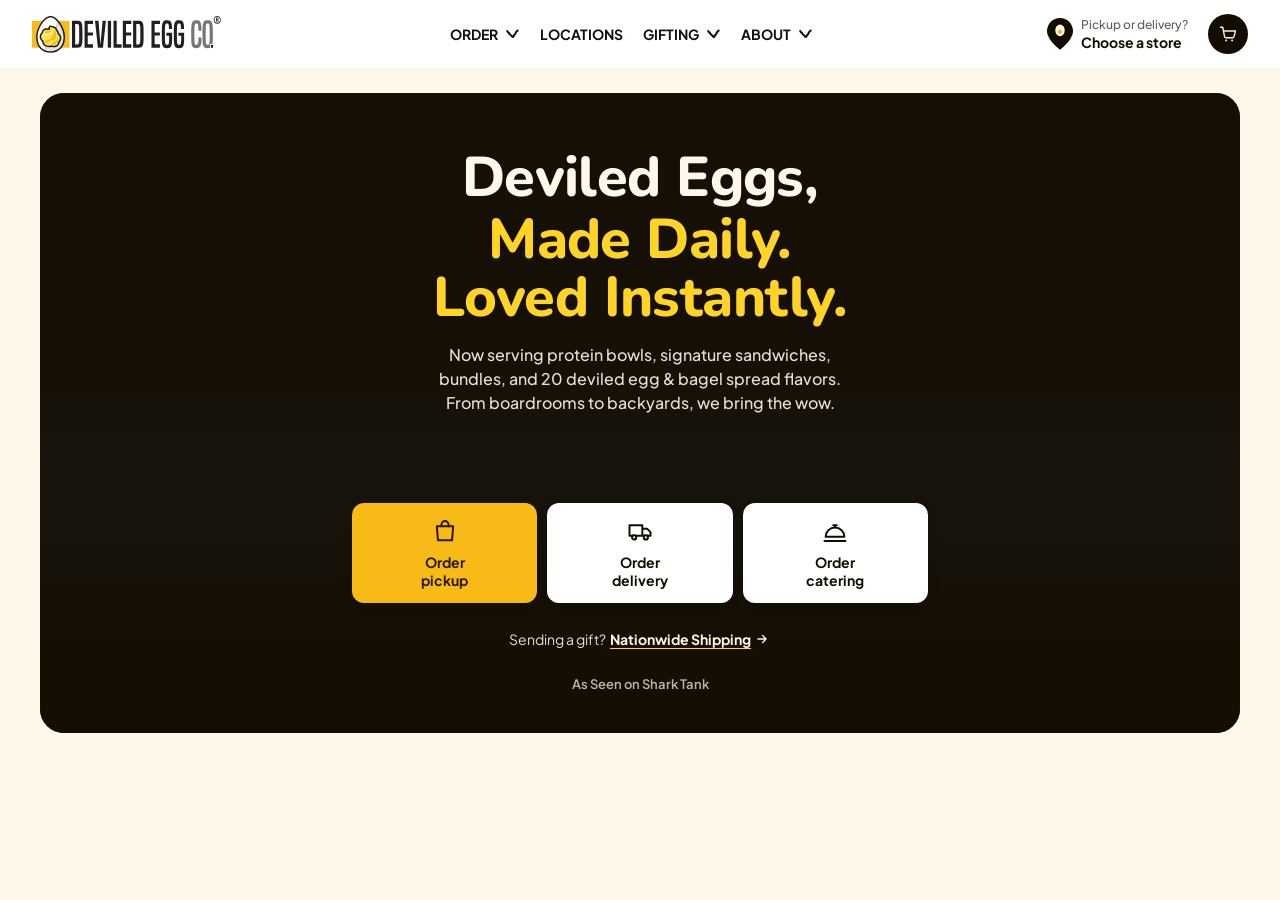
==== index.html @ fc190fff "Shipping flow rebuild, pickup/delivery indicator and modal fixes, live catering flavor photos, consi" ====
<!doctype html>
<html lang="en">
<head>
<meta charset="utf-8">
<meta name="viewport" content="width=device-width, initial-scale=1">
<title>Deviled Egg Co. — Order Online</title>
<link rel="preconnect" href="https://fonts.googleapis.com">
<link rel="preconnect" href="https://fonts.gstatic.com" crossorigin>
<link rel="stylesheet" href="https://fonts.googleapis.com/css2?family=Nunito:wght@800&family=Plus+Jakarta+Sans:ital,wght@0,400;0,500;0,600;0,700;1,400&display=swap">
<link rel="stylesheet" href="design-system.css">
<link rel="stylesheet" href="styles.css">
<link rel="stylesheet" href="location-picker.css">
</head>
<body>

<div id="page-root">
<header class="site-header">
  <p class="visually-hidden" id="nav-status" role="status" aria-live="polite"></p>
  <div class="nav-inner">
    <button class="order-back nav-back" id="back-to-cart" type="button" aria-label="Back to cart">
      <svg width="20" height="20" viewBox="0 0 24 24" fill="none" aria-hidden="true"><path d="M15 5l-7 7 7 7" stroke="currentColor" stroke-width="2.2" stroke-linecap="round" stroke-linejoin="round"/></svg>
    </button>
    <img class="logo logo-wordmark" src="assets/logo.svg" alt="Deviled Egg Co. home" role="link" tabindex="0">
    <img class="logo logo-mark" src="assets/logo-submark.svg" alt="Deviled Egg Co. home" role="link" tabindex="0">
    <div class="nav-backdrop" id="nav-backdrop" aria-hidden="true"></div>
    <nav class="nav-links" id="nav-links" aria-label="Primary">
      <div class="nav-panel-head">
        <h2 class="nav-panel-title">Menu</h2>
        <button class="close-btn" id="close-nav" type="button" aria-label="Close menu">
          <svg width="14" height="14" viewBox="0 0 24 24" fill="none" aria-hidden="true"><path d="M6 6l12 12M18 6L6 18" stroke="#130D00" stroke-width="2" stroke-linecap="round"/></svg>
        </button>
      </div>
      <div class="nav-links-inner">
        <div class="nav-group">
          <button class="nav-link nav-group-btn" type="button" aria-expanded="false" aria-controls="nav-menu-order">Order<svg class="nav-chevron" width="20" height="20" viewBox="0 0 20 20" fill="none" aria-hidden="true"><path d="M3.0873 7.10615C2.62592 6.59261 2.66821 5.80228 3.18174 5.3409C3.69528 4.87952 4.4856 4.9218 4.94698 5.43534L4.01714 6.27074L3.0873 7.10615ZM4.08398 6.34513L5.01382 5.50973C5.13916 5.64924 5.2315 5.81516 5.284 5.9952L4.08398 6.34513ZM4.25034 6.91565L3.31809 7.74836C3.19397 7.6094 3.10248 7.44445 3.05032 7.26558L4.25034 6.91565ZM4.68599 7.40337L5.61824 6.57066C5.64194 6.59719 5.6645 6.62473 5.68585 6.65318L4.68599 7.40337ZM5.0778 7.92558L4.63622 9.09498C4.41409 9.0111 4.22044 8.86569 4.07794 8.67577L5.0778 7.92558ZM5.773 8.18809L6.21458 7.01868C6.37911 7.08081 6.52867 7.17695 6.6535 7.30083L5.773 8.18809ZM6.2349 8.64647L7.1154 7.75921C7.25372 7.89648 7.35804 8.06419 7.42001 8.24895L6.2349 8.64647ZM6.45916 9.31507L5.62595 10.2469C5.46429 10.1023 5.34302 9.91819 5.27405 9.71258L6.45916 9.31507ZM6.94656 9.7509L7.77977 8.8191C7.90123 8.92771 8.00029 9.05902 8.07137 9.20564L6.94656 9.7509ZM7.24429 10.3651L6.34885 11.2372C6.25536 11.1413 6.17792 11.0309 6.11948 10.9103L7.24429 10.3651ZM7.69976 10.8327L7.0925 11.9253C6.98623 11.8662 6.88915 11.792 6.80432 11.7049L7.69976 10.8327ZM8.29333 11.1626L8.90059 10.07C9.01995 10.1364 9.12763 10.2218 9.21936 10.323L8.29333 11.1626ZM8.73022 11.6445L7.82381 12.5052C7.81719 12.4983 7.81065 12.4912 7.8042 12.4841L8.73022 11.6445ZM9.17741 12.1154L8.5291 13.1841C8.43421 13.1265 8.34742 13.0566 8.271 12.9761L9.17741 12.1154ZM9.75738 12.4672L10.4057 11.3985C10.6366 11.5385 10.816 11.7497 10.9169 12.0002L9.75738 12.4672ZM10.0142 13.105L9.08149 13.9371C8.98537 13.8294 8.90865 13.7058 8.85471 13.5719L10.0142 13.105ZM10.4523 13.596L10.1124 14.7989C9.88357 14.7342 9.67792 14.6056 9.5196 14.4282L10.4523 13.596ZM11.1127 13.7826L12.0646 14.5928C11.7478 14.965 11.2431 15.1184 10.7728 14.9855L11.1127 13.7826ZM11.3318 13.5252L10.3799 12.715C10.4094 12.6804 10.4406 12.6475 10.4737 12.6163L11.3318 13.5252ZM11.8226 13.0618L12.962 13.5758C12.8949 13.7245 12.7994 13.8586 12.6808 13.9706L11.8226 13.0618ZM12.092 12.4647L10.9526 11.9506C10.9895 11.8688 11.0351 11.7912 11.0887 11.7192L12.092 12.4647ZM12.4807 11.9416L13.7182 12.1177C13.6889 12.324 13.6084 12.5198 13.4841 12.6871L12.4807 11.9416ZM12.5817 11.2323L11.3441 11.0562C11.4126 10.5751 11.7537 10.1773 12.2186 10.0362L12.5817 11.2323ZM13.3953 10.9854L14.5327 11.5038C14.3838 11.8304 14.1017 12.0773 13.7583 12.1815L13.3953 10.9854ZM13.6678 10.3875L12.5304 9.86904C12.5394 9.84915 12.549 9.82951 12.5591 9.81013L13.6678 10.3875ZM13.9695 9.80815L12.8608 9.23081C12.8732 9.20686 12.8865 9.18332 12.9005 9.16023L13.9695 9.80815ZM14.3064 9.25218L15.518 9.55991C15.4875 9.67973 15.4395 9.79438 15.3754 9.9001L14.3064 9.25218ZM14.4761 8.58441L13.2645 8.27668C13.3166 8.07174 13.4198 7.88335 13.5644 7.72915L14.4761 8.58441ZM14.9272 8.10354L15.9655 8.79958C15.9276 8.85601 15.8853 8.90926 15.8388 8.9588L14.9272 8.10354ZM15.2893 7.56346L14.251 6.8674L14.2541 6.86278L15.2893 7.56346ZM15.6539 7.02479L14.6187 6.32411L14.6189 6.32381L15.6539 7.02479ZM16.0235 6.47905L14.9886 5.77807C15.093 5.62393 15.2305 5.49505 15.3911 5.40085L16.0235 6.47905ZM16.6011 6.14023L17.2627 7.20079C17.2531 7.2068 17.2434 7.21269 17.2336 7.21843L16.6011 6.14023ZM17.1023 5.82758L18.035 4.99531C18.2805 5.27039 18.392 5.63981 18.3397 6.00477C18.2875 6.36973 18.0767 6.693 17.7639 6.88814L17.1023 5.82758ZM16.0674 6.54516C15.6077 6.03007 15.6526 5.23989 16.1677 4.78024C16.6828 4.3206 17.473 4.36554 17.9326 4.88062L17 5.71289L16.0674 6.54516ZM4.01714 6.27074L4.94698 5.43534L5.01382 5.50973L4.08398 6.34513L3.15414 7.18053L3.0873 7.10615L4.01714 6.27074ZM4.08398 6.34513L5.284 5.9952L5.45036 6.56572L4.25034 6.91565L3.05032 7.26558L2.88396 6.69506L4.08398 6.34513ZM4.25034 6.91565L5.18259 6.08294L5.61824 6.57066L4.68599 7.40337L3.75374 8.23609L3.31809 7.74836L4.25034 6.91565ZM4.68599 7.40337L5.68585 6.65318L6.07765 7.17539L5.0778 7.92558L4.07794 8.67577L3.68613 8.15356L4.68599 7.40337ZM5.0778 7.92558L5.51937 6.75617L6.21458 7.01868L5.773 8.18809L5.33143 9.3575L4.63622 9.09498L5.0778 7.92558ZM5.773 8.18809L6.6535 7.30083L7.1154 7.75921L6.2349 8.64647L5.3544 9.53372L4.8925 9.07534L5.773 8.18809ZM6.2349 8.64647L7.42001 8.24895L7.64427 8.91756L6.45916 9.31507L5.27405 9.71258L5.04979 9.04398L6.2349 8.64647ZM6.45916 9.31507L7.29238 8.38327L7.77977 8.8191L6.94656 9.7509L6.11335 10.6827L5.62595 10.2469L6.45916 9.31507ZM6.94656 9.7509L8.07137 9.20564L8.36909 9.81982L7.24429 10.3651L6.11948 10.9103L5.82175 10.2962L6.94656 9.7509ZM7.24429 10.3651L8.13973 9.4929L8.59521 9.96053L7.69976 10.8327L6.80432 11.7049L6.34885 11.2372L7.24429 10.3651ZM7.69976 10.8327L8.30702 9.74012L8.90059 10.07L8.29333 11.1626L7.68607 12.2552L7.0925 11.9253L7.69976 10.8327ZM8.29333 11.1626L9.21936 10.323L9.65625 10.8048L8.73022 11.6445L7.8042 12.4841L7.36731 12.0022L8.29333 11.1626ZM8.73022 11.6445L9.63664 10.7837L10.0838 11.2546L9.17741 12.1154L8.271 12.9761L7.82381 12.5052L8.73022 11.6445ZM9.17741 12.1154L9.82573 11.0466L10.4057 11.3985L9.75738 12.4672L9.10906 13.5359L8.5291 13.1841L9.17741 12.1154ZM9.75738 12.4672L10.9169 12.0002L11.1737 12.638L10.0142 13.105L8.85471 13.5719L8.59787 12.9341L9.75738 12.4672ZM10.0142 13.105L10.9469 12.2728L11.3851 12.7638L10.4523 13.596L9.5196 14.4282L9.08149 13.9371L10.0142 13.105ZM10.4523 13.596L10.7922 12.3931L11.4526 12.5797L11.1127 13.7826L10.7728 14.9855L10.1124 14.7989L10.4523 13.596ZM11.1127 13.7826L10.1608 12.9724L10.3799 12.715L11.3318 13.5252L12.2837 14.3354L12.0646 14.5928L11.1127 13.7826ZM11.3318 13.5252L10.4737 12.6163L10.9645 12.1529L11.8226 13.0618L12.6808 13.9706L12.19 14.4341L11.3318 13.5252ZM11.8226 13.0618L10.6832 12.5477L10.9526 11.9506L12.092 12.4647L13.2314 12.9787L12.962 13.5758L11.8226 13.0618ZM12.092 12.4647L11.0887 11.7192L11.4774 11.1961L12.4807 11.9416L13.4841 12.6871L13.0954 13.2102L12.092 12.4647ZM12.4807 11.9416L11.2432 11.7654L11.3441 11.0562L12.5817 11.2323L13.8192 11.4085L13.7182 12.1177L12.4807 11.9416ZM12.5817 11.2323L12.2186 10.0362L13.0322 9.78927L13.3953 10.9854L13.7583 12.1815L12.9447 12.4284L12.5817 11.2323ZM13.3953 10.9854L12.2578 10.467L12.5304 9.86904L13.6678 10.3875L14.8052 10.9059L14.5327 11.5038L13.3953 10.9854ZM13.6678 10.3875L12.5591 9.81013L12.8608 9.23081L13.9695 9.80815L15.0781 10.3855L14.7765 10.9648L13.6678 10.3875ZM13.9695 9.80815L12.9005 9.16023L13.2375 8.60426L14.3064 9.25218L15.3754 9.9001L15.0384 10.4561L13.9695 9.80815ZM14.3064 9.25218L13.0949 8.94445L13.2645 8.27668L14.4761 8.58441L15.6876 8.89214L15.518 9.55991L14.3064 9.25218ZM14.4761 8.58441L13.5644 7.72915L14.0156 7.24827L14.9272 8.10354L15.8388 8.9588L15.3877 9.43967L14.4761 8.58441ZM14.9272 8.10354L13.8889 7.40749L14.251 6.86741L15.2893 7.56346L16.3275 8.25951L15.9655 8.79958L14.9272 8.10354ZM15.2893 7.56346L14.2541 6.86278L14.6187 6.32411L15.6539 7.02479L16.689 7.72547L16.3244 8.26414L15.2893 7.56346ZM15.6539 7.02479L14.6189 6.32381L14.9886 5.77807L16.0235 6.47905L17.0585 7.18004L16.6888 7.72578L15.6539 7.02479ZM16.0235 6.47905L15.3911 5.40085L15.9687 5.06203L16.6011 6.14023L17.2336 7.21843L16.656 7.55726L16.0235 6.47905ZM16.6011 6.14023L15.9396 5.07967L16.4407 4.76702L17.1023 5.82758L17.7639 6.88814L17.2627 7.20079L16.6011 6.14023ZM17.1023 5.82758L16.1697 6.65985L16.0674 6.54516L17 5.71289L17.9326 4.88062L18.035 4.99531L17.1023 5.82758Z" fill="currentColor"/></svg></button>
          <div class="nav-menu" id="nav-menu-order" hidden>
          <a class="nav-menu-link" href="#" data-open-where>Pickup &amp; Delivery</a>
          <a class="nav-menu-link" href="#shipping" data-view="shipping">Nationwide Shipping</a>
          <a class="nav-menu-link" href="#catering" data-view="catering">Catering</a>
          </div>
        </div>
        <a class="nav-link" href="#location-picker" data-view="location-picker">Locations</a>
        <div class="nav-group">
          <button class="nav-link nav-group-btn" type="button" aria-expanded="false" aria-controls="nav-menu-gifting">Gifting<svg class="nav-chevron" width="20" height="20" viewBox="0 0 20 20" fill="none" aria-hidden="true"><path d="M3.0873 7.10615C2.62592 6.59261 2.66821 5.80228 3.18174 5.3409C3.69528 4.87952 4.4856 4.9218 4.94698 5.43534L4.01714 6.27074L3.0873 7.10615ZM4.08398 6.34513L5.01382 5.50973C5.13916 5.64924 5.2315 5.81516 5.284 5.9952L4.08398 6.34513ZM4.25034 6.91565L3.31809 7.74836C3.19397 7.6094 3.10248 7.44445 3.05032 7.26558L4.25034 6.91565ZM4.68599 7.40337L5.61824 6.57066C5.64194 6.59719 5.6645 6.62473 5.68585 6.65318L4.68599 7.40337ZM5.0778 7.92558L4.63622 9.09498C4.41409 9.0111 4.22044 8.86569 4.07794 8.67577L5.0778 7.92558ZM5.773 8.18809L6.21458 7.01868C6.37911 7.08081 6.52867 7.17695 6.6535 7.30083L5.773 8.18809ZM6.2349 8.64647L7.1154 7.75921C7.25372 7.89648 7.35804 8.06419 7.42001 8.24895L6.2349 8.64647ZM6.45916 9.31507L5.62595 10.2469C5.46429 10.1023 5.34302 9.91819 5.27405 9.71258L6.45916 9.31507ZM6.94656 9.7509L7.77977 8.8191C7.90123 8.92771 8.00029 9.05902 8.07137 9.20564L6.94656 9.7509ZM7.24429 10.3651L6.34885 11.2372C6.25536 11.1413 6.17792 11.0309 6.11948 10.9103L7.24429 10.3651ZM7.69976 10.8327L7.0925 11.9253C6.98623 11.8662 6.88915 11.792 6.80432 11.7049L7.69976 10.8327ZM8.29333 11.1626L8.90059 10.07C9.01995 10.1364 9.12763 10.2218 9.21936 10.323L8.29333 11.1626ZM8.73022 11.6445L7.82381 12.5052C7.81719 12.4983 7.81065 12.4912 7.8042 12.4841L8.73022 11.6445ZM9.17741 12.1154L8.5291 13.1841C8.43421 13.1265 8.34742 13.0566 8.271 12.9761L9.17741 12.1154ZM9.75738 12.4672L10.4057 11.3985C10.6366 11.5385 10.816 11.7497 10.9169 12.0002L9.75738 12.4672ZM10.0142 13.105L9.08149 13.9371C8.98537 13.8294 8.90865 13.7058 8.85471 13.5719L10.0142 13.105ZM10.4523 13.596L10.1124 14.7989C9.88357 14.7342 9.67792 14.6056 9.5196 14.4282L10.4523 13.596ZM11.1127 13.7826L12.0646 14.5928C11.7478 14.965 11.2431 15.1184 10.7728 14.9855L11.1127 13.7826ZM11.3318 13.5252L10.3799 12.715C10.4094 12.6804 10.4406 12.6475 10.4737 12.6163L11.3318 13.5252ZM11.8226 13.0618L12.962 13.5758C12.8949 13.7245 12.7994 13.8586 12.6808 13.9706L11.8226 13.0618ZM12.092 12.4647L10.9526 11.9506C10.9895 11.8688 11.0351 11.7912 11.0887 11.7192L12.092 12.4647ZM12.4807 11.9416L13.7182 12.1177C13.6889 12.324 13.6084 12.5198 13.4841 12.6871L12.4807 11.9416ZM12.5817 11.2323L11.3441 11.0562C11.4126 10.5751 11.7537 10.1773 12.2186 10.0362L12.5817 11.2323ZM13.3953 10.9854L14.5327 11.5038C14.3838 11.8304 14.1017 12.0773 13.7583 12.1815L13.3953 10.9854ZM13.6678 10.3875L12.5304 9.86904C12.5394 9.84915 12.549 9.82951 12.5591 9.81013L13.6678 10.3875ZM13.9695 9.80815L12.8608 9.23081C12.8732 9.20686 12.8865 9.18332 12.9005 9.16023L13.9695 9.80815ZM14.3064 9.25218L15.518 9.55991C15.4875 9.67973 15.4395 9.79438 15.3754 9.9001L14.3064 9.25218ZM14.4761 8.58441L13.2645 8.27668C13.3166 8.07174 13.4198 7.88335 13.5644 7.72915L14.4761 8.58441ZM14.9272 8.10354L15.9655 8.79958C15.9276 8.85601 15.8853 8.90926 15.8388 8.9588L14.9272 8.10354ZM15.2893 7.56346L14.251 6.8674L14.2541 6.86278L15.2893 7.56346ZM15.6539 7.02479L14.6187 6.32411L14.6189 6.32381L15.6539 7.02479ZM16.0235 6.47905L14.9886 5.77807C15.093 5.62393 15.2305 5.49505 15.3911 5.40085L16.0235 6.47905ZM16.6011 6.14023L17.2627 7.20079C17.2531 7.2068 17.2434 7.21269 17.2336 7.21843L16.6011 6.14023ZM17.1023 5.82758L18.035 4.99531C18.2805 5.27039 18.392 5.63981 18.3397 6.00477C18.2875 6.36973 18.0767 6.693 17.7639 6.88814L17.1023 5.82758ZM16.0674 6.54516C15.6077 6.03007 15.6526 5.23989 16.1677 4.78024C16.6828 4.3206 17.473 4.36554 17.9326 4.88062L17 5.71289L16.0674 6.54516ZM4.01714 6.27074L4.94698 5.43534L5.01382 5.50973L4.08398 6.34513L3.15414 7.18053L3.0873 7.10615L4.01714 6.27074ZM4.08398 6.34513L5.284 5.9952L5.45036 6.56572L4.25034 6.91565L3.05032 7.26558L2.88396 6.69506L4.08398 6.34513ZM4.25034 6.91565L5.18259 6.08294L5.61824 6.57066L4.68599 7.40337L3.75374 8.23609L3.31809 7.74836L4.25034 6.91565ZM4.68599 7.40337L5.68585 6.65318L6.07765 7.17539L5.0778 7.92558L4.07794 8.67577L3.68613 8.15356L4.68599 7.40337ZM5.0778 7.92558L5.51937 6.75617L6.21458 7.01868L5.773 8.18809L5.33143 9.3575L4.63622 9.09498L5.0778 7.92558ZM5.773 8.18809L6.6535 7.30083L7.1154 7.75921L6.2349 8.64647L5.3544 9.53372L4.8925 9.07534L5.773 8.18809ZM6.2349 8.64647L7.42001 8.24895L7.64427 8.91756L6.45916 9.31507L5.27405 9.71258L5.04979 9.04398L6.2349 8.64647ZM6.45916 9.31507L7.29238 8.38327L7.77977 8.8191L6.94656 9.7509L6.11335 10.6827L5.62595 10.2469L6.45916 9.31507ZM6.94656 9.7509L8.07137 9.20564L8.36909 9.81982L7.24429 10.3651L6.11948 10.9103L5.82175 10.2962L6.94656 9.7509ZM7.24429 10.3651L8.13973 9.4929L8.59521 9.96053L7.69976 10.8327L6.80432 11.7049L6.34885 11.2372L7.24429 10.3651ZM7.69976 10.8327L8.30702 9.74012L8.90059 10.07L8.29333 11.1626L7.68607 12.2552L7.0925 11.9253L7.69976 10.8327ZM8.29333 11.1626L9.21936 10.323L9.65625 10.8048L8.73022 11.6445L7.8042 12.4841L7.36731 12.0022L8.29333 11.1626ZM8.73022 11.6445L9.63664 10.7837L10.0838 11.2546L9.17741 12.1154L8.271 12.9761L7.82381 12.5052L8.73022 11.6445ZM9.17741 12.1154L9.82573 11.0466L10.4057 11.3985L9.75738 12.4672L9.10906 13.5359L8.5291 13.1841L9.17741 12.1154ZM9.75738 12.4672L10.9169 12.0002L11.1737 12.638L10.0142 13.105L8.85471 13.5719L8.59787 12.9341L9.75738 12.4672ZM10.0142 13.105L10.9469 12.2728L11.3851 12.7638L10.4523 13.596L9.5196 14.4282L9.08149 13.9371L10.0142 13.105ZM10.4523 13.596L10.7922 12.3931L11.4526 12.5797L11.1127 13.7826L10.7728 14.9855L10.1124 14.7989L10.4523 13.596ZM11.1127 13.7826L10.1608 12.9724L10.3799 12.715L11.3318 13.5252L12.2837 14.3354L12.0646 14.5928L11.1127 13.7826ZM11.3318 13.5252L10.4737 12.6163L10.9645 12.1529L11.8226 13.0618L12.6808 13.9706L12.19 14.4341L11.3318 13.5252ZM11.8226 13.0618L10.6832 12.5477L10.9526 11.9506L12.092 12.4647L13.2314 12.9787L12.962 13.5758L11.8226 13.0618ZM12.092 12.4647L11.0887 11.7192L11.4774 11.1961L12.4807 11.9416L13.4841 12.6871L13.0954 13.2102L12.092 12.4647ZM12.4807 11.9416L11.2432 11.7654L11.3441 11.0562L12.5817 11.2323L13.8192 11.4085L13.7182 12.1177L12.4807 11.9416ZM12.5817 11.2323L12.2186 10.0362L13.0322 9.78927L13.3953 10.9854L13.7583 12.1815L12.9447 12.4284L12.5817 11.2323ZM13.3953 10.9854L12.2578 10.467L12.5304 9.86904L13.6678 10.3875L14.8052 10.9059L14.5327 11.5038L13.3953 10.9854ZM13.6678 10.3875L12.5591 9.81013L12.8608 9.23081L13.9695 9.80815L15.0781 10.3855L14.7765 10.9648L13.6678 10.3875ZM13.9695 9.80815L12.9005 9.16023L13.2375 8.60426L14.3064 9.25218L15.3754 9.9001L15.0384 10.4561L13.9695 9.80815ZM14.3064 9.25218L13.0949 8.94445L13.2645 8.27668L14.4761 8.58441L15.6876 8.89214L15.518 9.55991L14.3064 9.25218ZM14.4761 8.58441L13.5644 7.72915L14.0156 7.24827L14.9272 8.10354L15.8388 8.9588L15.3877 9.43967L14.4761 8.58441ZM14.9272 8.10354L13.8889 7.40749L14.251 6.86741L15.2893 7.56346L16.3275 8.25951L15.9655 8.79958L14.9272 8.10354ZM15.2893 7.56346L14.2541 6.86278L14.6187 6.32411L15.6539 7.02479L16.689 7.72547L16.3244 8.26414L15.2893 7.56346ZM15.6539 7.02479L14.6189 6.32381L14.9886 5.77807L16.0235 6.47905L17.0585 7.18004L16.6888 7.72578L15.6539 7.02479ZM16.0235 6.47905L15.3911 5.40085L15.9687 5.06203L16.6011 6.14023L17.2336 7.21843L16.656 7.55726L16.0235 6.47905ZM16.6011 6.14023L15.9396 5.07967L16.4407 4.76702L17.1023 5.82758L17.7639 6.88814L17.2627 7.20079L16.6011 6.14023ZM17.1023 5.82758L16.1697 6.65985L16.0674 6.54516L17 5.71289L17.9326 4.88062L18.035 4.99531L17.1023 5.82758Z" fill="currentColor"/></svg></button>
          <div class="nav-menu" id="nav-menu-gifting" hidden>
          <a class="nav-menu-link" href="#">Gift Cards</a>
          <a class="nav-menu-link" href="#">Corporate Gifting</a>
          </div>
        </div>
        <div class="nav-group">
          <button class="nav-link nav-group-btn" type="button" aria-expanded="false" aria-controls="nav-menu-about">About<svg class="nav-chevron" width="20" height="20" viewBox="0 0 20 20" fill="none" aria-hidden="true"><path d="M3.0873 7.10615C2.62592 6.59261 2.66821 5.80228 3.18174 5.3409C3.69528 4.87952 4.4856 4.9218 4.94698 5.43534L4.01714 6.27074L3.0873 7.10615ZM4.08398 6.34513L5.01382 5.50973C5.13916 5.64924 5.2315 5.81516 5.284 5.9952L4.08398 6.34513ZM4.25034 6.91565L3.31809 7.74836C3.19397 7.6094 3.10248 7.44445 3.05032 7.26558L4.25034 6.91565ZM4.68599 7.40337L5.61824 6.57066C5.64194 6.59719 5.6645 6.62473 5.68585 6.65318L4.68599 7.40337ZM5.0778 7.92558L4.63622 9.09498C4.41409 9.0111 4.22044 8.86569 4.07794 8.67577L5.0778 7.92558ZM5.773 8.18809L6.21458 7.01868C6.37911 7.08081 6.52867 7.17695 6.6535 7.30083L5.773 8.18809ZM6.2349 8.64647L7.1154 7.75921C7.25372 7.89648 7.35804 8.06419 7.42001 8.24895L6.2349 8.64647ZM6.45916 9.31507L5.62595 10.2469C5.46429 10.1023 5.34302 9.91819 5.27405 9.71258L6.45916 9.31507ZM6.94656 9.7509L7.77977 8.8191C7.90123 8.92771 8.00029 9.05902 8.07137 9.20564L6.94656 9.7509ZM7.24429 10.3651L6.34885 11.2372C6.25536 11.1413 6.17792 11.0309 6.11948 10.9103L7.24429 10.3651ZM7.69976 10.8327L7.0925 11.9253C6.98623 11.8662 6.88915 11.792 6.80432 11.7049L7.69976 10.8327ZM8.29333 11.1626L8.90059 10.07C9.01995 10.1364 9.12763 10.2218 9.21936 10.323L8.29333 11.1626ZM8.73022 11.6445L7.82381 12.5052C7.81719 12.4983 7.81065 12.4912 7.8042 12.4841L8.73022 11.6445ZM9.17741 12.1154L8.5291 13.1841C8.43421 13.1265 8.34742 13.0566 8.271 12.9761L9.17741 12.1154ZM9.75738 12.4672L10.4057 11.3985C10.6366 11.5385 10.816 11.7497 10.9169 12.0002L9.75738 12.4672ZM10.0142 13.105L9.08149 13.9371C8.98537 13.8294 8.90865 13.7058 8.85471 13.5719L10.0142 13.105ZM10.4523 13.596L10.1124 14.7989C9.88357 14.7342 9.67792 14.6056 9.5196 14.4282L10.4523 13.596ZM11.1127 13.7826L12.0646 14.5928C11.7478 14.965 11.2431 15.1184 10.7728 14.9855L11.1127 13.7826ZM11.3318 13.5252L10.3799 12.715C10.4094 12.6804 10.4406 12.6475 10.4737 12.6163L11.3318 13.5252ZM11.8226 13.0618L12.962 13.5758C12.8949 13.7245 12.7994 13.8586 12.6808 13.9706L11.8226 13.0618ZM12.092 12.4647L10.9526 11.9506C10.9895 11.8688 11.0351 11.7912 11.0887 11.7192L12.092 12.4647ZM12.4807 11.9416L13.7182 12.1177C13.6889 12.324 13.6084 12.5198 13.4841 12.6871L12.4807 11.9416ZM12.5817 11.2323L11.3441 11.0562C11.4126 10.5751 11.7537 10.1773 12.2186 10.0362L12.5817 11.2323ZM13.3953 10.9854L14.5327 11.5038C14.3838 11.8304 14.1017 12.0773 13.7583 12.1815L13.3953 10.9854ZM13.6678 10.3875L12.5304 9.86904C12.5394 9.84915 12.549 9.82951 12.5591 9.81013L13.6678 10.3875ZM13.9695 9.80815L12.8608 9.23081C12.8732 9.20686 12.8865 9.18332 12.9005 9.16023L13.9695 9.80815ZM14.3064 9.25218L15.518 9.55991C15.4875 9.67973 15.4395 9.79438 15.3754 9.9001L14.3064 9.25218ZM14.4761 8.58441L13.2645 8.27668C13.3166 8.07174 13.4198 7.88335 13.5644 7.72915L14.4761 8.58441ZM14.9272 8.10354L15.9655 8.79958C15.9276 8.85601 15.8853 8.90926 15.8388 8.9588L14.9272 8.10354ZM15.2893 7.56346L14.251 6.8674L14.2541 6.86278L15.2893 7.56346ZM15.6539 7.02479L14.6187 6.32411L14.6189 6.32381L15.6539 7.02479ZM16.0235 6.47905L14.9886 5.77807C15.093 5.62393 15.2305 5.49505 15.3911 5.40085L16.0235 6.47905ZM16.6011 6.14023L17.2627 7.20079C17.2531 7.2068 17.2434 7.21269 17.2336 7.21843L16.6011 6.14023ZM17.1023 5.82758L18.035 4.99531C18.2805 5.27039 18.392 5.63981 18.3397 6.00477C18.2875 6.36973 18.0767 6.693 17.7639 6.88814L17.1023 5.82758ZM16.0674 6.54516C15.6077 6.03007 15.6526 5.23989 16.1677 4.78024C16.6828 4.3206 17.473 4.36554 17.9326 4.88062L17 5.71289L16.0674 6.54516ZM4.01714 6.27074L4.94698 5.43534L5.01382 5.50973L4.08398 6.34513L3.15414 7.18053L3.0873 7.10615L4.01714 6.27074ZM4.08398 6.34513L5.284 5.9952L5.45036 6.56572L4.25034 6.91565L3.05032 7.26558L2.88396 6.69506L4.08398 6.34513ZM4.25034 6.91565L5.18259 6.08294L5.61824 6.57066L4.68599 7.40337L3.75374 8.23609L3.31809 7.74836L4.25034 6.91565ZM4.68599 7.40337L5.68585 6.65318L6.07765 7.17539L5.0778 7.92558L4.07794 8.67577L3.68613 8.15356L4.68599 7.40337ZM5.0778 7.92558L5.51937 6.75617L6.21458 7.01868L5.773 8.18809L5.33143 9.3575L4.63622 9.09498L5.0778 7.92558ZM5.773 8.18809L6.6535 7.30083L7.1154 7.75921L6.2349 8.64647L5.3544 9.53372L4.8925 9.07534L5.773 8.18809ZM6.2349 8.64647L7.42001 8.24895L7.64427 8.91756L6.45916 9.31507L5.27405 9.71258L5.04979 9.04398L6.2349 8.64647ZM6.45916 9.31507L7.29238 8.38327L7.77977 8.8191L6.94656 9.7509L6.11335 10.6827L5.62595 10.2469L6.45916 9.31507ZM6.94656 9.7509L8.07137 9.20564L8.36909 9.81982L7.24429 10.3651L6.11948 10.9103L5.82175 10.2962L6.94656 9.7509ZM7.24429 10.3651L8.13973 9.4929L8.59521 9.96053L7.69976 10.8327L6.80432 11.7049L6.34885 11.2372L7.24429 10.3651ZM7.69976 10.8327L8.30702 9.74012L8.90059 10.07L8.29333 11.1626L7.68607 12.2552L7.0925 11.9253L7.69976 10.8327ZM8.29333 11.1626L9.21936 10.323L9.65625 10.8048L8.73022 11.6445L7.8042 12.4841L7.36731 12.0022L8.29333 11.1626ZM8.73022 11.6445L9.63664 10.7837L10.0838 11.2546L9.17741 12.1154L8.271 12.9761L7.82381 12.5052L8.73022 11.6445ZM9.17741 12.1154L9.82573 11.0466L10.4057 11.3985L9.75738 12.4672L9.10906 13.5359L8.5291 13.1841L9.17741 12.1154ZM9.75738 12.4672L10.9169 12.0002L11.1737 12.638L10.0142 13.105L8.85471 13.5719L8.59787 12.9341L9.75738 12.4672ZM10.0142 13.105L10.9469 12.2728L11.3851 12.7638L10.4523 13.596L9.5196 14.4282L9.08149 13.9371L10.0142 13.105ZM10.4523 13.596L10.7922 12.3931L11.4526 12.5797L11.1127 13.7826L10.7728 14.9855L10.1124 14.7989L10.4523 13.596ZM11.1127 13.7826L10.1608 12.9724L10.3799 12.715L11.3318 13.5252L12.2837 14.3354L12.0646 14.5928L11.1127 13.7826ZM11.3318 13.5252L10.4737 12.6163L10.9645 12.1529L11.8226 13.0618L12.6808 13.9706L12.19 14.4341L11.3318 13.5252ZM11.8226 13.0618L10.6832 12.5477L10.9526 11.9506L12.092 12.4647L13.2314 12.9787L12.962 13.5758L11.8226 13.0618ZM12.092 12.4647L11.0887 11.7192L11.4774 11.1961L12.4807 11.9416L13.4841 12.6871L13.0954 13.2102L12.092 12.4647ZM12.4807 11.9416L11.2432 11.7654L11.3441 11.0562L12.5817 11.2323L13.8192 11.4085L13.7182 12.1177L12.4807 11.9416ZM12.5817 11.2323L12.2186 10.0362L13.0322 9.78927L13.3953 10.9854L13.7583 12.1815L12.9447 12.4284L12.5817 11.2323ZM13.3953 10.9854L12.2578 10.467L12.5304 9.86904L13.6678 10.3875L14.8052 10.9059L14.5327 11.5038L13.3953 10.9854ZM13.6678 10.3875L12.5591 9.81013L12.8608 9.23081L13.9695 9.80815L15.0781 10.3855L14.7765 10.9648L13.6678 10.3875ZM13.9695 9.80815L12.9005 9.16023L13.2375 8.60426L14.3064 9.25218L15.3754 9.9001L15.0384 10.4561L13.9695 9.80815ZM14.3064 9.25218L13.0949 8.94445L13.2645 8.27668L14.4761 8.58441L15.6876 8.89214L15.518 9.55991L14.3064 9.25218ZM14.4761 8.58441L13.5644 7.72915L14.0156 7.24827L14.9272 8.10354L15.8388 8.9588L15.3877 9.43967L14.4761 8.58441ZM14.9272 8.10354L13.8889 7.40749L14.251 6.86741L15.2893 7.56346L16.3275 8.25951L15.9655 8.79958L14.9272 8.10354ZM15.2893 7.56346L14.2541 6.86278L14.6187 6.32411L15.6539 7.02479L16.689 7.72547L16.3244 8.26414L15.2893 7.56346ZM15.6539 7.02479L14.6189 6.32381L14.9886 5.77807L16.0235 6.47905L17.0585 7.18004L16.6888 7.72578L15.6539 7.02479ZM16.0235 6.47905L15.3911 5.40085L15.9687 5.06203L16.6011 6.14023L17.2336 7.21843L16.656 7.55726L16.0235 6.47905ZM16.6011 6.14023L15.9396 5.07967L16.4407 4.76702L17.1023 5.82758L17.7639 6.88814L17.2627 7.20079L16.6011 6.14023ZM17.1023 5.82758L16.1697 6.65985L16.0674 6.54516L17 5.71289L17.9326 4.88062L18.035 4.99531L17.1023 5.82758Z" fill="currentColor"/></svg></button>
          <div class="nav-menu" id="nav-menu-about" hidden>
          <a class="nav-menu-link" href="#">About</a>
          <a class="nav-menu-link" href="#">Franchise</a>
          <a class="nav-menu-link" href="#">Contact</a>
          </div>
        </div>
      </div>
    </nav>
    <button class="nav-toggle" id="nav-toggle" type="button" aria-expanded="false" aria-controls="nav-links" aria-label="Open menu">
      <svg class="nav-toggle-icon icon-menu" width="40" height="40" viewBox="0 0 40 40" fill="none" aria-hidden="true"><path d="M8.31543 27.1652C10.7293 27.0048 12.6387 26.9957 13.9932 27.1652C15.1544 27.3105 16.3146 27.3418 17.4746 27.2599C18.7333 27.171 19.9921 27.1088 21.251 27.0724C22.5247 27.0356 23.5947 27.08 24.4131 27.2365C24.4839 27.25 24.5495 27.2593 24.6084 27.2697C24.763 27.2023 24.9324 27.1652 25.1074 27.1652H25.207C25.8973 27.1652 26.4568 27.725 26.457 28.4152C26.457 28.4331 26.4548 28.4512 26.4541 28.4689C26.4554 28.492 26.457 28.515 26.457 28.5382C26.457 29.0799 26.1359 29.4418 25.8682 29.6144C25.6476 29.7566 25.4361 29.798 25.3486 29.8127C25.1541 29.8451 24.9685 29.8361 24.8604 29.8283C24.6126 29.8105 24.2959 29.76 23.9434 29.6925C23.3903 29.5868 22.5324 29.5365 21.3232 29.5714C20.0991 29.6068 18.8747 29.6676 17.6504 29.7541C16.3274 29.8475 15.0044 29.811 13.6826 29.6457C12.5629 29.5056 10.8298 29.5015 8.43359 29.6623C8.40576 29.6641 8.37751 29.6652 8.34961 29.6652H8.25C7.55964 29.6652 7 29.1056 7 28.4152C7.00019 27.725 7.55976 27.1652 8.25 27.1652H8.31543ZM30.21 18.8937C30.4143 18.8938 30.6133 18.9007 30.793 18.9211C30.9162 18.935 31.144 18.9655 31.377 19.0656L31.4766 19.1134L31.5762 19.1711C31.5909 19.1805 31.6048 19.1912 31.6191 19.2013C32.1026 19.374 32.4492 19.8353 32.4492 20.3781C32.4491 21.0683 31.8894 21.6279 31.1992 21.6281H31.0986C30.8409 21.628 30.5908 21.5472 30.3809 21.3996C30.3341 21.3978 30.2767 21.3938 30.208 21.3937C29.8986 21.3935 29.4477 21.4156 28.8408 21.466C27.6186 21.5674 26.3963 21.6985 25.1738 21.8576C23.8026 22.036 22.4306 21.9989 21.0625 21.7482C19.9353 21.5416 18.8116 21.496 17.6885 21.6095C16.3699 21.7428 15.0504 21.7524 13.7314 21.6398C12.5694 21.5406 10.8026 21.5328 8.39941 21.6271C8.38307 21.6278 8.36596 21.6281 8.34961 21.6281H8.25C7.55969 21.6281 7.00008 21.0684 7 20.3781C7 19.6877 7.55964 19.1281 8.25 19.1281H8.32813C10.7447 19.0338 12.6271 19.0372 13.9434 19.1496C15.1076 19.249 16.2719 19.2389 17.4365 19.1213C18.7966 18.9838 20.1566 19.0407 21.5127 19.2892C22.6278 19.4936 23.7396 19.5228 24.8516 19.3781C26.1122 19.2141 27.3729 19.0795 28.6338 18.9748C29.2682 18.9221 29.7987 18.8935 30.21 18.8937ZM24.8877 11.1017C26.2124 10.9673 27.5377 10.9662 28.8623 11.0978C30.1063 11.2215 30.9308 11.2921 31.3604 11.3136H31.3711L31.9346 11.3468H31.9932C32.6833 11.3461 33.2431 11.9047 33.2441 12.5949C33.245 13.2852 32.6864 13.8459 31.9961 13.8468H31.8965C31.8716 13.8469 31.8462 13.8463 31.8213 13.8449L31.2246 13.8097V13.8088C30.7237 13.7832 29.8455 13.7084 28.6152 13.5861C27.4567 13.471 26.2985 13.4714 25.1396 13.589C23.893 13.7155 22.646 13.8355 21.3994 13.9474C20.0867 14.0653 18.773 14.0702 17.46 13.963C16.213 13.8613 14.966 13.7526 13.7197 13.6359C12.6101 13.5321 10.8852 13.5974 8.49024 13.8673C8.44427 13.8725 8.39782 13.8751 8.35156 13.8752H8.25098C7.56099 13.8757 7.00105 13.3171 7 12.6271C6.99921 11.9368 7.55867 11.3759 8.24902 11.3752H8.2832C10.6861 11.1069 12.5936 11.0194 13.9531 11.1466C15.1896 11.2624 16.4269 11.3709 17.6641 11.4718C18.8348 11.5673 20.0052 11.5623 21.1758 11.4572C22.4128 11.3461 23.6506 11.2272 24.8877 11.1017Z" fill="currentColor"/></svg>
      <svg class="nav-toggle-icon icon-close" width="20" height="20" viewBox="0 0 24 24" fill="none" aria-hidden="true"><path d="M6 6l12 12M18 6L6 18" stroke="#130D00" stroke-width="2" stroke-linecap="round"/></svg>
    </button>
    <button class="nav-where" id="nav-where" type="button">
      <svg class="nav-where-pin nav-where-ico-pickup" width="26" height="32" viewBox="0 0 36 44" aria-hidden="true"><path d="M18 0C8.06 0 0 8.06 0 18c0 12.6 18 26 18 26s18-13.4 18-26C36 8.06 27.94 0 18 0Z" fill="#130D00"/><ellipse cx="18" cy="17" rx="6.5" ry="8" fill="#FFF7EA"/><circle cx="18" cy="19" r="3" fill="#F7BA17"/></svg>
      <svg class="nav-where-pin nav-where-ico-delivery" width="26" height="32" viewBox="0 0 36 44" aria-hidden="true"><path d="M18 0C8.06 0 0 8.06 0 18c0 12.6 18 26 18 26s18-13.4 18-26C36 8.06 27.94 0 18 0Z" fill="#F7BA17"/><g fill="none" stroke="#130D00" stroke-width="1.8" stroke-linejoin="round"><path d="M8.5 13h10v9h-10v-9ZM18.5 15.5h4l3 3.2V22h-7"/><circle cx="12" cy="23" r="1.8"/><circle cx="22.5" cy="23" r="1.8"/></g></svg>
      <span class="nav-where-text"><span class="nav-where-verb" id="nav-where-verb">Pickup from</span><strong class="nav-where-name" id="nav-where-name">McKinney, TX</strong></span>
    </button>
    <button class="cart-btn" id="open-cart" type="button" aria-label="View cart">
      <svg width="18" height="18" viewBox="0 0 24 24" fill="none"><path d="M2 3h3l2.4 12.4a2 2 0 0 0 2 1.6h8.6a2 2 0 0 0 2-1.6L22 8H6.2" stroke="#FBF3E3" stroke-width="1.8" stroke-linecap="round" stroke-linejoin="round"/><circle cx="9.5" cy="20.5" r="1.3" fill="#FBF3E3"/><circle cx="17.5" cy="20.5" r="1.3" fill="#FBF3E3"/></svg>
      <span class="cart-badge" id="cart-badge" hidden></span>
    </button>
  </div>
</header>

<main id="view-home" class="view home-view">
  <section class="home-hero" aria-labelledby="home-title">
    <video class="home-hero-video" data-hero-src="assets/hero-collage.mp4" data-view="home" muted loop playsinline preload="auto" aria-hidden="true"></video>
    <div class="home-hero-scrim" aria-hidden="true"></div>
    <div class="home-hero-inner">
      <div class="home-hero-copy">
        <h1 id="home-title">Deviled Eggs, <span>Made Daily. Loved Instantly.</span></h1>
        <p class="home-hero-lead">Now serving protein bowls, signature sandwiches, bundles, and 20 deviled egg &amp; bagel spread flavors. From boardrooms to backyards, we bring the wow.</p>
      </div>
      <div class="home-hero-actions">
        <ul class="home-tiles">
          <li>
            <button class="home-tile is-primary" type="button" data-home-go="pickup">
              <svg width="28" height="28" viewBox="0 0 24 24" fill="none" aria-hidden="true"><path d="M5 8h14l-1 12H6L5 8Z" stroke="currentColor" stroke-width="1.7" stroke-linejoin="round"/><path d="M9 8V6.5a3 3 0 0 1 6 0V8" stroke="currentColor" stroke-width="1.7" stroke-linecap="round"/></svg>
              <span>Order pickup</span>
            </button>
          </li>
          <li>
            <button class="home-tile" type="button" data-home-go="delivery">
              <svg width="28" height="28" viewBox="0 0 24 24" fill="none" aria-hidden="true"><path d="M3 7h11v9H3V7ZM14 10h4l3 3v3h-7" stroke="currentColor" stroke-width="1.7" stroke-linejoin="round"/><circle cx="7" cy="17.5" r="1.8" fill="var(--deg-white)" stroke="currentColor" stroke-width="1.7"/><circle cx="17" cy="17.5" r="1.8" fill="var(--deg-white)" stroke="currentColor" stroke-width="1.7"/></svg>
              <span>Order delivery</span>
            </button>
          </li>
          <li>
            <button class="home-tile" type="button" data-home-go="catering">
              <svg width="28" height="28" viewBox="0 0 24 24" fill="none" aria-hidden="true"><path d="M4 17a8 8 0 0 1 16 0H4Z" stroke="currentColor" stroke-width="1.7" stroke-linejoin="round"/><path d="M12 9V7M10.5 7h3M3 20.5h18" stroke="currentColor" stroke-width="1.7" stroke-linecap="round"/></svg>
              <span>Order catering</span>
            </button>
          </li>
        </ul>
        <p class="home-hero-ship">Sending a gift? <a href="#shipping" data-home-go="shipping">Nationwide Shipping
          <svg width="14" height="14" viewBox="0 0 24 24" fill="none" aria-hidden="true"><path d="M5 12h14M13 6l6 6-6 6" stroke="currentColor" stroke-width="2.2" stroke-linecap="round" stroke-linejoin="round"/></svg></a></p>
        <p class="home-hero-proof">As Seen on Shark Tank</p>
      </div>
    </div>
  </section>
</main>

<main id="view-location-picker" class="location-picker-view" hidden>
<a class="skip-link" href="#directory">Skip to the store list</a>
  <section class="finder" aria-labelledby="finder-title">
    <div class="finder-copy">
      <h1 id="finder-title">Our locations</h1>
      <p class="finder-lede">Find a Deviled Egg Co. near you. Search by ZIP code, <span class="lede-map">tap a state on the map, </span>or use your location.</p>

      <!-- Shown only while a pickup choice (store, day, time) is still valid: carry on with it without picking again. -->
      <section class="saved-order" id="saved-order" aria-labelledby="saved-title" hidden>
        <h2 id="saved-title"></h2>
        <p class="saved-store" id="saved-store"></p>
        <p class="saved-address" id="saved-address"></p>
        <p class="saved-when" id="saved-when"></p>
        <div class="saved-actions">
          <button class="deg-btn deg-btn-dark" id="saved-continue" type="button"></button>
          <button class="deg-btn deg-btn-text" id="saved-change" type="button"></button>
        </div>
      </section>

      <form class="zip-form" id="zip-form" novalidate>
        <label class="visually-hidden" for="zip-input">ZIP code</label>
        <input class="deg-input zip-input" id="zip-input" name="zip" inputmode="numeric" autocomplete="postal-code" maxlength="5" placeholder="Enter your ZIP code" aria-describedby="zip-message">
        <button class="zip-submit" type="submit" id="zip-submit" aria-label="Search by ZIP code">
          <svg viewBox="0 0 24 24" aria-hidden="true"><circle cx="11" cy="11" r="6.5"/><path d="m20 20-4.2-4.2"/></svg>
        </button>
      </form>
      <p class="form-message" id="zip-message" aria-live="polite"></p>

      <button class="locate-link" type="button" id="locate-btn">
        <svg viewBox="0 0 24 24" aria-hidden="true"><circle cx="12" cy="12" r="3.5"/><path d="M12 2.5v3M12 18.5v3M2.5 12h3M18.5 12h3"/><circle cx="12" cy="12" r="7.5"/></svg>
        Use my location
      </button>
    </div>

    <div class="map-wrap">
      <div class="map-legend">
        <ul aria-label="Map legend">
          <li><span class="key key-real"></span>Open for pickup</li>
          <li><span class="key key-demo"></span>Demo store</li>
          <li><span class="key key-soon"></span>Coming soon</li>
        </ul>
        <button class="deg-btn deg-btn-compact" type="button" id="map-reset" hidden>Show all states</button>
      </div>
      <div class="map-stage" id="map-stage">
        <svg class="us-map" id="us-map" viewBox="0 0 975 610" role="img" aria-labelledby="map-desc">
          <desc id="map-desc">Map of the United States showing Deviled Egg Co. stores. Use the arrow keys to move between states with stores, and Enter to see a state's stores. The same stores are listed by state below the map.</desc>
          <g id="map-states"></g>
          <g id="map-borders"></g>
          <g id="map-dots"></g>
          <g id="map-you"></g>
        </svg>
        <div class="map-loading" id="map-loading">Loading map…</div>
        <div class="map-tooltip" id="map-tooltip" hidden></div>
      </div>
    </div>
  </section>

  <!-- Phones: the four stores that take orders sit right under the search, before anything else. -->
  <section class="quick-stores" id="quick-stores" aria-labelledby="quick-title">
    <h2 id="quick-title">Our stores</h2>
    <ul class="quick-list" id="quick-list"></ul>
  </section>

  <section class="results" id="results" aria-labelledby="results-title" hidden>
    <div class="results-head">
      <h2 id="results-title">Stores near you</h2>
      <button class="deg-btn deg-btn-text" type="button" id="results-clear">Clear search</button>
    </div>
    <ol class="result-list" id="result-list"></ol>
  </section>

  <details class="other-locations" id="other-locations" open>
    <summary>
      <span class="other-open">See other locations</span>
      <span class="other-close">Hide other locations</span>
      <svg class="state-chevron" viewBox="0 0 20 20" width="18" height="18" aria-hidden="true"><path d="M5.5 7.5 10 12l4.5-4.5" fill="none" stroke="currentColor" stroke-width="2" stroke-linecap="round" stroke-linejoin="round"/></svg>
    </summary>
    <section class="directory" id="directory" aria-labelledby="directory-title" tabindex="-1">
      <div class="directory-head">
        <h2 id="directory-title">Every store, by state</h2>
        <p id="directory-summary"></p>
      </div>
      <div class="state-columns" id="state-columns"></div>
    </section>
  </details>


  <!-- Bottom dock: holds the floating Search button once the ZIP field has scrolled away. -->
  <div class="dock" id="dock">
    <button class="search-fab is-away" id="search-fab" type="button" inert>
      <svg viewBox="0 0 24 24" aria-hidden="true"><circle cx="11" cy="11" r="6.5"/><path d="m20 20-4.2-4.2"/></svg>
      Search
    </button>
  </div>
</main>

<main id="view-menu" class="view" hidden>

  <div class="store-hero">
    <video class="hero-media" data-hero-src="assets/hero-collage.mp4" data-view="menu" muted loop playsinline preload="auto" aria-hidden="true"></video>
    <button class="hero-more-btn" type="button" aria-label="View more photos">
      <svg width="16" height="16" viewBox="0 0 24 24" fill="none"><circle cx="5" cy="12" r="1.6" fill="#130D00"/><circle cx="12" cy="12" r="1.6" fill="#130D00"/><circle cx="19" cy="12" r="1.6" fill="#130D00"/></svg>
    </button>
  </div>

  <div class="menu-layout">

    <aside class="store-sidebar" aria-label="Store details and menu categories">
      <div class="store-card">
        <a class="store-back" id="store-back" href="#location-picker" hidden>← All locations</a>
        <h1 class="store-name">McKinney, TX</h1>
        <p class="store-address">111 W Virginia St, McKinney, TX 75069</p>
        <button class="pill-btn dark store-info-btn" type="button">Store info</button>
      </div>
      <div class="sidebar-divider"></div>
      <div class="sidebar-menu-head">
        <span class="sidebar-menu-label">Menu</span>
        <span class="sidebar-menu-hours">10:00 AM – 8:00 PM</span>
      </div>
      <nav class="drawer-nav" aria-label="Menu categories">
        <button class="category-item active" type="button" data-target="menu-top">Featured items</button>
        <button class="category-item" type="button" data-target="section-deviled-eggs">Deviled Eggs</button>
        <button class="category-item" type="button" data-target="section-platters">Platters</button>
        <button class="category-item" type="button" data-target="section-egg-salads">Egg Salads</button>
        <button class="category-item" type="button" data-target="section-bagels">Bagels</button>
        <button class="category-item" type="button" data-target="section-protein-bowls">Protein Bowls</button>
        <button class="category-item" type="button" data-target="section-sandwich-wrap">Sandwich/Wrap</button>
      </nav>
    </aside>

    <div class="menu-content" id="menu-top">

      <!-- Mobile-only twin of .drawer-nav in .store-sidebar above: lives
           here (at the top of .menu-content, not as a .menu-layout-level
           sibling) so it reads before the menu once the layout
           stacks. Still spans the full
           scrollable page for its own sticky positioning: this container
           is a plain, unconstrained block, not the short stacked card
           .store-sidebar is. Same buttons/data-target/JS wiring as
           .drawer-nav; shown/hidden per breakpoint in CSS, never both at
           once. -->
      <nav class="drawer-nav-mobile" aria-label="Menu categories">
        <button class="category-item active" type="button" data-target="menu-top">Featured items</button>
        <button class="category-item" type="button" data-target="section-deviled-eggs">Deviled Eggs</button>
        <button class="category-item" type="button" data-target="section-platters">Platters</button>
        <button class="category-item" type="button" data-target="section-egg-salads">Egg Salads</button>
        <button class="category-item" type="button" data-target="section-bagels">Bagels</button>
        <button class="category-item" type="button" data-target="section-protein-bowls">Protein Bowls</button>
        <button class="category-item" type="button" data-target="section-sandwich-wrap">Sandwich/Wrap</button>
      </nav>

      <div id="pickup-menu-content">
        <!-- Featured items: a horizontally scrolling row of square-photo cards (the familiar
             delivery-app pattern). Cards are rendered from FEATURED in app.js; each opens the
             same item modal its menu-grid twin does, never an instant add. -->
        <section class="featured" id="featured-items" aria-labelledby="featured-title">
          <div class="featured-head">
            <h2 id="featured-title">Featured items</h2>
            <div class="featured-nav">
              <button class="featured-arrow" type="button" data-dir="-1" aria-label="Scroll featured items back" aria-controls="featured-track">
                <svg viewBox="0 0 20 20" width="20" height="20" aria-hidden="true"><path d="M12.5 4.5 7 10l5.5 5.5" fill="none" stroke="currentColor" stroke-width="2" stroke-linecap="round" stroke-linejoin="round"/></svg>
              </button>
              <button class="featured-arrow" type="button" data-dir="1" aria-label="Scroll featured items forward" aria-controls="featured-track">
                <svg viewBox="0 0 20 20" width="20" height="20" aria-hidden="true"><path d="M7.5 4.5 13 10l-5.5 5.5" fill="none" stroke="currentColor" stroke-width="2" stroke-linecap="round" stroke-linejoin="round"/></svg>
              </button>
            </div>
          </div>
          <ul class="featured-track" id="featured-track"></ul>
        </section>

        <section class="menu-section" id="section-deviled-eggs">
          <h2>Deviled Eggs</h2>
          <div class="shop-grid" id="deviled-eggs-grid"></div>
        </section>

        <section class="menu-section" id="section-platters">
          <h2>Platters</h2>
          <div class="shop-grid" id="platters-grid"></div>
        </section>

        <section class="menu-section" id="section-egg-salads">
          <h2>Egg Salads</h2>
          <div class="shop-grid" id="egg-salads-grid"></div>
        </section>

        <section class="menu-section" id="section-bagels">
          <h2>Bagels</h2>
          <div class="shop-grid" id="bagels-grid"></div>
        </section>

        <section class="menu-section" id="section-protein-bowls">
          <h2>Protein Bowls</h2>
          <div class="shop-grid" id="protein-bowls-grid"></div>
        </section>

        <section class="menu-section" id="section-sandwich-wrap">
          <h2>Sandwich/Wrap</h2>
          <div class="shop-grid" id="sandwich-wrap-grid"></div>
        </section>
      </div>

    </div>
  </div>
</main>

<main id="view-order" class="view order-view" hidden>

  <!-- Step 3 of the Pickup funnel: category tiles first (Chipotle's layout), and a tile that stands for several
       products opens its own screen of rows. Both screens are filled from ORDER_GROUPS in app.js. -->
  <div class="order-screen" id="order-tiles-screen">
    <h1 class="order-title">What are you craving?</h1>
    <ul class="order-tiles" id="order-tiles"></ul>
  </div>

  <div class="order-screen" id="order-group-screen" hidden>
    <div class="order-group-head">
      <button class="order-back" id="order-back" type="button" aria-label="Back to the menu">
        <svg width="20" height="20" viewBox="0 0 24 24" fill="none" aria-hidden="true"><path d="M15 5l-7 7 7 7" stroke="currentColor" stroke-width="2.2" stroke-linecap="round" stroke-linejoin="round"/></svg>
      </button>
      <h1 class="order-title" id="order-group-title" tabindex="-1"></h1>
    </div>
    <ul class="order-rows" id="order-rows"></ul>
  </div>

</main>

<main id="view-shipping" class="view page-view" hidden>

  <!-- Nationwide Shipping follows the Catering and location pages: a banner, a sidebar with the name and the sections, and
       sections of the same product cards the menu uses. The kit cards are drawn from SHIPPING_KITS in app.js and each opens
       its in-app modal, adding to the Shipping bag. -->
  <div class="store-hero ship-banner" aria-hidden="true">
    <img src="assets/shipping/kit-sampler.png" alt="" loading="lazy" decoding="async"><img src="assets/shipping/shipping-map.png" alt="" loading="lazy" decoding="async"><img src="assets/shipping/kit-24.png" alt="" loading="lazy" decoding="async">
  </div>

  <div class="menu-layout">

    <aside class="store-sidebar" aria-label="Shipping details and sections">
      <div class="store-card">
        <h1 class="store-name" id="ship-title">Nationwide Shipping</h1>
        <p class="store-address">Deviled eggs hand-packed in our Texas kitchen and cold-shipped to all 48 contiguous states.</p>
      </div>
      <div class="sidebar-divider"></div>
      <div class="sidebar-menu-head">
        <span class="sidebar-menu-label">Menu</span>
        <span class="sidebar-menu-hours">You choose a holiday window at checkout</span>
      </div>
      <nav class="drawer-nav" aria-label="Shipping sections">
        <button class="category-item active" type="button" data-target="ship-section-kits">Shipping Kits</button>
        <button class="category-item" type="button" data-target="ship-section-how">How It Ships</button>
        <button class="category-item" type="button" data-target="ship-section-holiday">Holiday Windows</button>
      </nav>
    </aside>

    <div class="menu-content" id="shipping-top">

      <nav class="drawer-nav-mobile" aria-label="Shipping sections">
        <button class="category-item active" type="button" data-target="ship-section-kits">Shipping Kits</button>
        <button class="category-item" type="button" data-target="ship-section-how">How It Ships</button>
        <button class="category-item" type="button" data-target="ship-section-holiday">Holiday Windows</button>
      </nav>

      <section class="menu-section" id="ship-section-kits">
        <h2>Shipping Kits</h2>
        <p class="menu-section-sub">Three ways to send our signature deviled eggs anywhere in the US. Pick a size, choose your flavors, send the wow.</p>
        <div class="shop-grid" id="ship-kits-grid"></div>
      </section>

      <section class="menu-section" id="ship-section-how">
        <h2>How It Ships</h2>
        <p class="menu-section-sub">Cold-shipped to all 48 contiguous states, in the holiday window you choose.</p>
        <div class="cater-addons-list ship-how">
          <ol>
            <li><span class="ship-how-num" aria-hidden="true">1</span><div><strong>Pick a holiday window</strong><p>You reserve a delivery window, not a guaranteed date. We hand-pack every order in our Texas kitchen the morning we ship.</p></div></li>
            <li><span class="ship-how-num" aria-hidden="true">2</span><div><strong>Cold-shipped by air</strong><p>Insulated boxes with gel packs ship by UPS Next Day Air or 2nd Day Air to all 48 contiguous states.</p></div></li>
            <li><span class="ship-how-num" aria-hidden="true">3</span><div><strong>Fresh on arrival</strong><p>You'll get a tracking link the morning we ship. Eat within 3 days of arrival and keep refrigerated.</p></div></li>
          </ol>
          <a class="text-btn ship-policy-link" href="https://deviledeggco.com/shipping-policy/" target="_blank" rel="noopener">Shipping &amp; Returns</a>
        </div>
      </section>

      <section class="menu-section" id="ship-section-holiday">
        <h2>Holiday Windows</h2>
        <p class="menu-section-sub">Themed flavors, festive packaging and seasonal touches, hand packed in our Texas kitchen and shipped to land before the holiday. You choose your window at checkout.</p>
        <div class="cater-addons-list ship-windows">
          <ul id="ship-holiday-list"></ul>
        </div>
      </section>

    </div>
  </div>

  <section class="page-signup" aria-labelledby="ship-signup-title">
    <div class="page-signup-copy">
      <h2 id="ship-signup-title">Don't miss the next drop.</h2>
      <p>We send one email when each holiday kit opens, that's it. No spam, no daily noise.</p>
    </div>
    <form class="page-form" novalidate>
      <label class="field-group" for="ship-email">
        <span>Email <span class="muted">(Required)</span></span>
        <input type="email" id="ship-email" name="email" autocomplete="email" inputmode="email" required placeholder="name@example.com">
      </label>
      <p class="field-error" role="alert" hidden>Enter a valid email so we know where to send the heads-up.</p>
      <label class="field-group" for="ship-phone">
        <span>Phone <span class="muted">(optional)</span></span>
        <input type="tel" id="ship-phone" name="phone" autocomplete="tel" inputmode="tel">
      </label>
      <label class="page-consent">
        <input type="checkbox" id="ship-sms" name="sms">
        <span class="page-consent-box" aria-hidden="true"><svg width="14" height="14" viewBox="0 0 24 24" fill="none"><path d="M5 13l4 4L19 7" stroke="#fff" stroke-width="3" stroke-linecap="round" stroke-linejoin="round"/></svg></span>
        <span>Yes, text me specials, new flavor drops &amp; ordering deadlines (about 4–6 msgs/month)</span>
      </label>
      <p class="page-legal">By checking the box you agree to receive recurring automated marketing texts from Deviled Egg Co. at the number provided. Consent is not a condition of purchase. Msg &amp; data rates may apply. Msg frequency varies. Reply STOP to cancel, HELP for help. View our <a href="https://deviledeggco.com/privacy-policy/" target="_blank" rel="noopener">Privacy Policy</a> and <a href="https://deviledeggco.com/terms-and-conditions/" target="_blank" rel="noopener">Mobile Messaging Terms</a>.</p>
      <button class="pill-btn primary full" type="submit">Subscribe</button>
      <p class="page-success" role="status" hidden>You're on the list. We'll email you when each holiday kit opens.</p>
    </form>
  </section>

</main>

<main id="view-catering" class="view page-view" hidden>

  <!-- The Catering page follows the location pages: a banner, a sidebar with the name and the categories, and sections of
       the same product cards the menu uses. The cards are drawn from the catering items in app.js and each opens the
       catering modal, adding to the pickup or delivery bag. -->
  <div class="store-hero catering-hero" aria-hidden="true">
    <img src="assets/catering/classic.jpg" alt="" loading="lazy" decoding="async"><img src="assets/catering/allin.jpg" alt="" loading="lazy" decoding="async"><img src="assets/catering/power-pair.jpg" alt="" loading="lazy" decoding="async"><img src="assets/catering/bagel-brew.jpg" alt="" loading="lazy" decoding="async"><img src="assets/catering/light-lunch.jpg" alt="" loading="lazy" decoding="async">
  </div>

  <div class="menu-layout">

    <aside class="store-sidebar" aria-label="Catering details and categories">
      <div class="store-card">
        <h1 class="store-name">Catering</h1>
        <p class="store-address">Box meals, bundles and a coffee bar for 10 or more. Order ahead for pickup or delivery.</p>
      </div>
      <div class="sidebar-divider"></div>
      <div class="sidebar-menu-head">
        <span class="sidebar-menu-label">Menu</span>
        <span class="sidebar-menu-hours">2 hours' notice for pickup, a day for delivery</span>
      </div>
      <nav class="drawer-nav" aria-label="Catering categories">
        <button class="category-item active" type="button" data-target="cater-section-boxes">Protein Box Meals</button>
        <button class="category-item" type="button" data-target="cater-section-mornings">Mornings &amp; Meetings</button>
        <button class="category-item" type="button" data-target="cater-section-brunch">Executive Brunch Bundles</button>
        <button class="category-item" type="button" data-target="cater-section-coffee">Coffee Bar</button>
        <button class="category-item" type="button" data-target="cater-section-addons">Add-Ons</button>
      </nav>
    </aside>

    <div class="menu-content" id="catering-top">

      <nav class="drawer-nav-mobile" aria-label="Catering categories">
        <button class="category-item active" type="button" data-target="cater-section-boxes">Protein Box Meals</button>
        <button class="category-item" type="button" data-target="cater-section-mornings">Mornings &amp; Meetings</button>
        <button class="category-item" type="button" data-target="cater-section-brunch">Executive Brunch Bundles</button>
        <button class="category-item" type="button" data-target="cater-section-coffee">Coffee Bar</button>
        <button class="category-item" type="button" data-target="cater-section-addons">Add-Ons</button>
      </nav>

      <section class="menu-section" id="cater-section-boxes">
        <h2>Protein Box Meals</h2>
        <p class="menu-section-sub">Each box serves 1 · minimum 10 boxes per order.</p>
        <div class="shop-grid" id="cater-boxes-grid"></div>
      </section>

      <section class="menu-section" id="cater-section-mornings">
        <h2>Mornings &amp; Meetings</h2>
        <p class="menu-section-sub">Each bundle serves 10. Perfect for breakfast meetings or midday energy boosts. Coffee Bar included.</p>
        <div class="shop-grid" id="cater-mornings-grid"></div>
      </section>

      <section class="menu-section" id="cater-section-brunch">
        <h2>Executive Brunch Bundles</h2>
        <p class="menu-section-sub">Each bundle serves 10. A crowd-pleasing brunch spread, ready to serve and enjoy. Coffee Bar included.</p>
        <div class="shop-grid" id="cater-brunch-grid"></div>
      </section>

      <section class="menu-section" id="cater-section-coffee">
        <h2>Coffee Bar</h2>
        <p class="menu-section-sub">An add-on station for any order. Serves 10–12 people: 96oz Hardy Coffee, cream, sugar and sweeteners, and cups, lids and stirrers.</p>
        <div class="shop-grid" id="cater-coffee-grid"></div>
      </section>

      <section class="menu-section" id="cater-section-addons">
        <h2>Egg-Stra Add-Ons</h2>
        <p class="menu-section-sub">Choose these inside a box meal.</p>
        <div class="cater-addons-list">
          <ul>
            <li><span>Cookie</span><strong>$2.00</strong></li>
            <li><span>Bottled drink (soda, water, tea)</span><strong>$3.00</strong></li>
            <li><span>Side pickle</span><strong>$0.50</strong></li>
            <li><span>Bag of chips</span><strong>$2.00</strong></li>
            <li><span>Smoked salmon upgrade</span><strong>$2.99</strong></li>
          </ul>
          <p class="cater-note"><strong>Drinks:</strong> Fiji Water, Coke, Coke Zero, Dr Pepper, Sweet Tea, Unsweet Tea, RedBull +$1.00</p>
        </div>
      </section>

    </div>
  </div>

  <section class="page-signup" aria-labelledby="cater-signup-title">
    <div class="page-signup-copy">
      <h2 id="cater-signup-title">Save 10% on your first catering order.</h2>
      <p>New drops, limited flavors, and an occasional egg pun, delivered to your inbox.</p>
    </div>
    <form class="page-form" novalidate>
      <label class="field-group" for="cater-email">
        <span>Email <span class="muted">(Required)</span></span>
        <input type="email" id="cater-email" name="email" autocomplete="email" inputmode="email" required placeholder="name@example.com">
      </label>
      <p class="field-error" role="alert" hidden>Enter a valid email so we know where to send your 10% off.</p>
      <label class="field-group" for="cater-phone">
        <span>Phone <span class="muted">(optional)</span></span>
        <input type="tel" id="cater-phone" name="phone" autocomplete="tel" inputmode="tel">
      </label>
      <label class="page-consent">
        <input type="checkbox" name="sms">
        <span class="page-consent-box" aria-hidden="true"><svg width="14" height="14" viewBox="0 0 24 24" fill="none"><path d="M5 13l4 4L19 7" stroke="#fff" stroke-width="3" stroke-linecap="round" stroke-linejoin="round"/></svg></span>
        <span>Yes, text me specials, new flavor drops &amp; ordering deadlines (about 4–6 msgs/month)</span>
      </label>
      <p class="page-legal">By checking the box you agree to receive recurring automated marketing texts from Deviled Egg Co. at the number provided. Consent is not a condition of purchase. Msg &amp; data rates may apply. Msg frequency varies. Reply STOP to cancel, HELP for help. View our <a href="https://deviledeggco.com/privacy-policy/" target="_blank" rel="noopener">Privacy Policy</a> and <a href="https://deviledeggco.com/terms-and-conditions/" target="_blank" rel="noopener">Mobile Messaging Terms</a>.</p>
      <button class="pill-btn primary full" type="submit">Subscribe</button>
      <p class="page-success" role="status" hidden>You're on the list. Look for your 10% off in your inbox.</p>
    </form>
  </section>

</main>

<main id="view-checkout" class="view" hidden>
  <div class="checkout-title">
    <h1>Secure Checkout</h1>
  </div>
  <div class="checkout-layout">
    <div class="checkout-main">

      <section class="checkout-card where-card">
        <div class="where-map">
          <div class="wm-map where-map-canvas" id="co-map" role="img" aria-label="Map showing your pickup store"></div>
          <div class="segmented where-toggle" role="radiogroup" aria-label="Pickup or delivery">
          <button class="chip active" type="button" role="radio" aria-checked="true" data-where="pickup"><svg width="20" height="20" viewBox="0 0 24 24" fill="none" aria-hidden="true"><path d="M6 8h12l-1 12H7L6 8Z" stroke="currentColor" stroke-width="1.7" stroke-linejoin="round"/><path d="M9 8V6.5a3 3 0 0 1 6 0V8" stroke="currentColor" stroke-width="1.7" stroke-linecap="round"/></svg>Pickup</button>
          <button class="chip" type="button" role="radio" aria-checked="false" data-where="delivery"><svg width="20" height="20" viewBox="0 0 24 24" fill="none" aria-hidden="true"><path d="M3 7h11v9H3V7ZM14 10h4l3 3v3h-7" stroke="currentColor" stroke-width="1.7" stroke-linejoin="round"/><circle cx="7.5" cy="17.5" r="1.8" fill="var(--deg-cream-cool)" stroke="currentColor" stroke-width="1.7"/><circle cx="17.5" cy="17.5" r="1.8" fill="var(--deg-cream-cool)" stroke="currentColor" stroke-width="1.7"/></svg>Delivery</button>
        </div>
        </div>
        <div class="where-body">
          <div class="where-head">
            <h2>Pickup location</h2>
            <button class="text-btn where-change" id="open-store-locator" type="button" aria-label="Change pickup location">Change</button>
          </div>
          <p class="where-address"><strong id="store-locator-name">McKinney, TX</strong><span id="store-locator-address">111 W Virginia St, McKinney, TX 75069</span></p>
          <div class="field-group">
            <span class="field-label" id="co-time-label">Pickup time</span>
            <button class="pickup-time-btn" id="open-pickup-settings" type="button" aria-labelledby="co-time-label open-pickup-settings">
              <span id="pickup-time-summary">Today</span>
              <svg width="16" height="16" viewBox="0 0 24 24" fill="none" aria-hidden="true"><path d="M9 6l6 6-6 6" stroke="#130D00" stroke-width="2" stroke-linecap="round" stroke-linejoin="round"/></svg>
            </button>
            <p class="field-note" id="co-catering-note" hidden></p>
          </div>
        </div>
      </section>

      <section class="checkout-card">
        <h2>Contact info</h2>
        <div class="input-row">
          <label class="field-group">
            <span class="field-label">Full name</span>
            <input type="text" id="co-name" name="name" autocomplete="name" maxlength="80" aria-required="true" placeholder="First and last name">
          </label>
          <label class="field-group">
            <span class="field-label">Phone number</span>
            <input type="tel" id="co-phone" name="tel" autocomplete="tel" inputmode="tel" maxlength="20" aria-required="true" placeholder="(214) 555-0123">
          </label>
        </div>
        <label class="field-group">
          <span class="field-label">Email</span>
          <input type="email" id="co-email" name="email" autocomplete="email" inputmode="email" maxlength="120" aria-required="true" placeholder="name@example.com">
        </label>
      </section>

      <section class="checkout-card">
        <h2>Payment method</h2>
        <div id="payment-picker" class="radio-list payment-picker" role="radiogroup" aria-label="Payment method"></div>
        <button class="payment-add-row" id="open-add-payment" data-add-payment type="button">
          <span class="payment-add-icon"><svg width="10" height="10" viewBox="0 0 24 24" fill="none"><path d="M12 5v14M5 12h14" stroke="currentColor" stroke-width="2.5" stroke-linecap="round"/></svg></span>
          Add payment method
        </button>
      </section>
    </div>

    <aside class="summary-col">
      <section class="summary-panel">
        <button class="order-summary-toggle" id="toggle-order-summary" type="button" aria-expanded="true" aria-controls="checkout-items">
          <span class="order-summary-toggle-title">Order summary <span class="order-summary-count" id="checkout-item-count"></span></span>
          <svg class="order-summary-chevron" width="16" height="16" viewBox="0 0 24 24" fill="none" aria-hidden="true"><path d="M6 15l6-6 6 6" stroke="#130D00" stroke-width="2" stroke-linecap="round" stroke-linejoin="round"/></svg>
        </button>
        <div class="order-summary-collapse" id="order-summary-collapse">
          <div id="checkout-items" class="drawer-items"></div>
        </div>
      </section>

      <section class="summary-panel">
        <h2>Order total</h2>
        <div class="summary-line"><span>Subtotal</span><span id="sum-subtotal">$0.00</span></div>
        <div class="summary-divider"></div>
        <div class="summary-line"><span>Tax</span><span id="sum-tax">$0.00</span></div>
        <div class="summary-divider"></div>

        <div class="field-group tip-group">
          <span class="field-label">Add a tip for the team</span>
          <div class="chip-row" id="tip-picker" role="radiogroup" aria-label="Tip">
            <button class="chip tip-chip" data-value="15" type="button" role="radio" aria-checked="false"><span class="tip-chip-pct">15%</span><span class="tip-chip-amt">$0.00</span></button>
            <button class="chip tip-chip active" data-value="18" type="button" role="radio" aria-checked="true"><span class="tip-chip-pct">18%</span><span class="tip-chip-amt">$0.00</span></button>
            <button class="chip tip-chip" data-value="20" type="button" role="radio" aria-checked="false"><span class="tip-chip-pct">20%</span><span class="tip-chip-amt">$0.00</span></button>
            <button class="chip tip-chip tip-chip-none" data-value="0" type="button" role="radio" aria-checked="false"><span class="tip-chip-pct">No tip</span><span class="tip-chip-amt">$0.00</span></button>
            <button class="chip tip-chip" data-value="custom" type="button" role="radio" aria-checked="false"><span class="tip-chip-pct">Custom</span><span class="tip-chip-amt">$0.00</span></button>
          </div>
          <div class="tip-custom" id="tip-custom" hidden>
            <span class="tip-custom-prefix" aria-hidden="true">$</span>
            <input type="text" id="tip-custom-input" inputmode="decimal" autocomplete="off" placeholder="0.00" aria-label="Custom tip amount in dollars">
          </div>
        </div>
        <div class="summary-line"><span>Tip</span><span id="sum-tip">$0.00</span></div>

        <div class="summary-divider"></div>
        <div class="summary-line total"><span>Total</span><span id="sum-total">$0.00</span></div>

        <p class="pay-note"><span id="pay-note-ready"></span></p>
        <button class="pill-btn dark full" id="place-order" type="button">Place order</button>
      </section>
    </aside>
  </div>

  <div class="visually-hidden" id="checkout-status" role="status" aria-live="polite" aria-atomic="true"></div>
</main>

<main id="view-delivery-checkout" class="view" hidden>
  <div class="checkout-title">
    <h1>Secure Checkout</h1>
  </div>
  <div class="checkout-layout">
    <div class="checkout-main">

      <section class="checkout-card where-card">
        <div class="where-map">
          <div class="wm-map where-map-canvas" id="dc-map" role="img" aria-label="Map showing your delivery address"></div>
          <div class="segmented where-toggle" role="radiogroup" aria-label="Pickup or delivery">
          <button class="chip" type="button" role="radio" aria-checked="false" data-where="pickup"><svg width="20" height="20" viewBox="0 0 24 24" fill="none" aria-hidden="true"><path d="M6 8h12l-1 12H7L6 8Z" stroke="currentColor" stroke-width="1.7" stroke-linejoin="round"/><path d="M9 8V6.5a3 3 0 0 1 6 0V8" stroke="currentColor" stroke-width="1.7" stroke-linecap="round"/></svg>Pickup</button>
          <button class="chip active" type="button" role="radio" aria-checked="true" data-where="delivery"><svg width="20" height="20" viewBox="0 0 24 24" fill="none" aria-hidden="true"><path d="M3 7h11v9H3V7ZM14 10h4l3 3v3h-7" stroke="currentColor" stroke-width="1.7" stroke-linejoin="round"/><circle cx="7.5" cy="17.5" r="1.8" fill="var(--deg-cream-cool)" stroke="currentColor" stroke-width="1.7"/><circle cx="17.5" cy="17.5" r="1.8" fill="var(--deg-cream-cool)" stroke="currentColor" stroke-width="1.7"/></svg>Delivery</button>
        </div>
        </div>
        <div class="where-body">
          <div class="where-head">
            <h2>Delivery info</h2>
            <button class="text-btn where-change" id="dc-open-address" type="button" aria-label="Change delivery address and details">Change</button>
          </div>
          <p class="where-address"><strong id="dc-address-name">Home</strong><span id="dc-address-line"></span><span id="dc-dropoff-line"></span></p>
          <div class="field-group">
            <span class="field-label" id="dc-time-label">Delivery time</span>
            <button class="pickup-time-btn" id="dc-open-time" type="button" aria-labelledby="dc-time-label dc-open-time">
              <span id="dc-time-summary">ASAP</span>
              <svg width="16" height="16" viewBox="0 0 24 24" fill="none" aria-hidden="true"><path d="M9 6l6 6-6 6" stroke="#130D00" stroke-width="2" stroke-linecap="round" stroke-linejoin="round"/></svg>
            </button>
            <p class="field-note" id="dc-catering-note" hidden></p>
          </div>
          <div class="where-eta" id="dc-eta" aria-live="polite">
            <p class="where-eta-label" id="dc-eta-label">Estimated arrival</p>
            <p class="where-eta-value" id="dc-eta-value">35–50</p>
            <p class="where-eta-sub" id="dc-eta-sub">minutes until arrival (soonest available)</p>
          </div>
        </div>
      </section>

      <section class="checkout-card">
        <h2>Contact info</h2>
        <div class="input-row">
          <label class="field-group">
            <span class="field-label">Full name</span>
            <input type="text" id="dc-name" name="name" autocomplete="name" maxlength="80" aria-required="true" placeholder="First and last name">
          </label>
          <label class="field-group">
            <span class="field-label">Phone number</span>
            <input type="tel" id="dc-phone" name="tel" autocomplete="tel" inputmode="tel" maxlength="20" aria-required="true" placeholder="(214) 555-0123">
          </label>
        </div>
        <label class="field-group">
          <span class="field-label">Email</span>
          <input type="email" id="dc-email" name="email" autocomplete="email" inputmode="email" maxlength="120" aria-required="true" placeholder="name@example.com">
        </label>
      </section>

      <section class="checkout-card">
        <h2>Payment method</h2>
        <div id="dc-payment-picker" class="radio-list payment-picker" role="radiogroup" aria-label="Payment method"></div>
        <button class="payment-add-row" data-add-payment type="button">
          <span class="payment-add-icon"><svg width="10" height="10" viewBox="0 0 24 24" fill="none"><path d="M12 5v14M5 12h14" stroke="currentColor" stroke-width="2.5" stroke-linecap="round"/></svg></span>
          Add payment method
        </button>
      </section>
    </div>

    <aside class="summary-col">
      <section class="summary-panel">
        <button class="order-summary-toggle" id="dc-toggle-summary" type="button" aria-expanded="true" aria-controls="dc-items">
          <span class="order-summary-toggle-title">Order summary <span class="order-summary-count" id="dc-item-count"></span></span>
          <svg class="order-summary-chevron" width="16" height="16" viewBox="0 0 24 24" fill="none" aria-hidden="true"><path d="M6 15l6-6 6 6" stroke="#130D00" stroke-width="2" stroke-linecap="round" stroke-linejoin="round"/></svg>
        </button>
        <div class="order-summary-collapse">
          <div id="dc-items" class="drawer-items"></div>
        </div>
      </section>

      <section class="summary-panel">
        <h2>Order total</h2>
        <div class="summary-line"><span>Subtotal</span><span id="dc-subtotal">$0.00</span></div>
        <div class="summary-divider"></div>
        <div class="summary-line"><span>Delivery fee</span><span id="dc-fee">$0.00</span></div>
        <div class="summary-divider"></div>
        <div class="summary-line"><span>Tax</span><span id="dc-tax">$0.00</span></div>
        <div class="summary-divider"></div>

        <div class="field-group tip-group">
          <span class="field-label">Add a tip for your courier</span>
          <div class="chip-row" id="dc-tip-picker" role="radiogroup" aria-label="Courier tip">
            <button class="chip tip-chip" data-value="15" type="button" role="radio" aria-checked="false"><span class="tip-chip-pct">15%</span><span class="tip-chip-amt">$0.00</span></button>
            <button class="chip tip-chip active" data-value="18" type="button" role="radio" aria-checked="true"><span class="tip-chip-pct">18%</span><span class="tip-chip-amt">$0.00</span></button>
            <button class="chip tip-chip" data-value="20" type="button" role="radio" aria-checked="false"><span class="tip-chip-pct">20%</span><span class="tip-chip-amt">$0.00</span></button>
            <button class="chip tip-chip tip-chip-none" data-value="0" type="button" role="radio" aria-checked="false"><span class="tip-chip-pct">No tip</span><span class="tip-chip-amt">$0.00</span></button>
            <button class="chip tip-chip" data-value="custom" type="button" role="radio" aria-checked="false"><span class="tip-chip-pct">Custom</span><span class="tip-chip-amt">$0.00</span></button>
          </div>
          <div class="tip-custom" id="dc-tip-custom" hidden>
            <span class="tip-custom-prefix" aria-hidden="true">$</span>
            <input type="text" id="dc-tip-custom-input" inputmode="decimal" autocomplete="off" placeholder="0.00" aria-label="Custom courier tip in dollars">
          </div>
          <p class="field-note">All of your tip goes to your courier.</p>
        </div>
        <div class="summary-line"><span>Courier tip</span><span id="dc-tip">$0.00</span></div>

        <div class="summary-divider"></div>
        <div class="summary-line total"><span>Total</span><span id="dc-total">$0.00</span></div>

        <p class="pay-note"><span id="dc-pay-note"></span></p>
        <p class="field-error dc-min-note" id="dc-min-note" hidden></p>
        <button class="pill-btn dark full" id="dc-place-order" type="button">Place order</button>
      </section>
    </aside>
  </div>

  <div class="visually-hidden" id="dc-status" role="status" aria-live="polite" aria-atomic="true"></div>
</main>

<main id="view-ship-checkout" class="view" hidden>
  <div class="checkout-title">
    <h1>Secure Checkout</h1>
    <p class="checkout-title-sub">Nationwide Shipping</p>
  </div>
  <div class="checkout-layout">
    <div class="checkout-main">

      <section class="checkout-card">
        <h2>Contact info</h2>
        <div class="input-row">
          <label class="field-group">
            <span class="field-label">Full name</span>
            <input type="text" id="sc-name" autocomplete="name" placeholder="First and last name" maxlength="80" aria-required="true">
          </label>
          <label class="field-group">
            <span class="field-label">Phone number</span>
            <input type="tel" id="sc-phone" autocomplete="tel" inputmode="tel" placeholder="(214) 555-0123" maxlength="20" aria-required="true">
          </label>
        </div>
        <label class="field-group">
          <span class="field-label">Email</span>
          <input type="email" id="sc-email" autocomplete="email" inputmode="email" placeholder="name@example.com" maxlength="120" aria-required="true">
          <span class="field-note">We'll email your tracking link the morning we ship.</span>
        </label>
      </section>

      <section class="checkout-card">
        <h2>Shipping address</h2>
        <label class="page-consent sc-gift">
          <input type="checkbox" id="sc-gift">
          <span class="page-consent-box" aria-hidden="true"><svg width="14" height="14" viewBox="0 0 24 24" fill="none"><path d="M5 13l4 4L19 7" stroke="#fff" stroke-width="3" stroke-linecap="round" stroke-linejoin="round"/></svg></span>
          <span>Ship to someone else</span>
        </label>
        <label class="field-group" id="sc-recipient-wrap" hidden>
          <span class="field-label">Recipient's name</span>
          <input type="text" id="sc-recipient" autocomplete="off" placeholder="First and last name" maxlength="80">
        </label>
        <label class="field-group">
          <span class="field-label">Street address</span>
          <input type="text" id="sc-street" autocomplete="address-line1" placeholder="123 Main St" maxlength="100" aria-required="true">
        </label>
        <label class="field-group">
          <span class="field-label">Apt, suite (optional)</span>
          <input type="text" id="sc-street2" autocomplete="address-line2" placeholder="Apt, suite or floor">
        </label>
        <div class="input-row">
          <label class="field-group">
            <span class="field-label">City</span>
            <input type="text" id="sc-city" autocomplete="address-level2" placeholder="McKinney" maxlength="60" aria-required="true">
          </label>
          <label class="field-group">
            <span class="field-label">State</span>
            <select id="sc-state" autocomplete="address-level1"><option value="">Select</option><option value="AL">Alabama</option><option value="AZ">Arizona</option><option value="AR">Arkansas</option><option value="CA">California</option><option value="CO">Colorado</option><option value="CT">Connecticut</option><option value="DE">Delaware</option><option value="FL">Florida</option><option value="GA">Georgia</option><option value="ID">Idaho</option><option value="IL">Illinois</option><option value="IN">Indiana</option><option value="IA">Iowa</option><option value="KS">Kansas</option><option value="KY">Kentucky</option><option value="LA">Louisiana</option><option value="ME">Maine</option><option value="MD">Maryland</option><option value="MA">Massachusetts</option><option value="MI">Michigan</option><option value="MN">Minnesota</option><option value="MS">Mississippi</option><option value="MO">Missouri</option><option value="MT">Montana</option><option value="NE">Nebraska</option><option value="NV">Nevada</option><option value="NH">New Hampshire</option><option value="NJ">New Jersey</option><option value="NM">New Mexico</option><option value="NY">New York</option><option value="NC">North Carolina</option><option value="ND">North Dakota</option><option value="OH">Ohio</option><option value="OK">Oklahoma</option><option value="OR">Oregon</option><option value="PA">Pennsylvania</option><option value="RI">Rhode Island</option><option value="SC">South Carolina</option><option value="SD">South Dakota</option><option value="TN">Tennessee</option><option value="TX">Texas</option><option value="UT">Utah</option><option value="VT">Vermont</option><option value="VA">Virginia</option><option value="WA">Washington</option><option value="WV">West Virginia</option><option value="WI">Wisconsin</option><option value="WY">Wyoming</option></select>
          </label>
          <label class="field-group">
            <span class="field-label">ZIP code</span>
            <input type="text" id="sc-zip" autocomplete="postal-code" inputmode="numeric" maxlength="5" placeholder="75069" aria-required="true">
          </label>
        </div>
        <p class="field-note">Cold-shipped to all 48 contiguous states.</p>
        <label class="field-group">
          <span class="field-label">Delivery notes (optional)</span>
          <input type="text" id="sc-notes" placeholder="e.g. leave with the front desk">
        </label>
      </section>

      <section class="checkout-card">
        <h2>Choose your holiday week</h2>
        <p class="field-note">You're reserving a delivery window, not a guaranteed date. Kits ship by UPS Next Day Air or 2nd Day Air and are expected to arrive within the window you choose.</p>
        <div class="addon-list" id="sc-window" role="radiogroup" aria-label="Holiday week"></div>
        <p class="field-error" id="sc-window-error" role="alert" hidden>Choose the holiday week you want your kit to arrive.</p>
      </section>

      <section class="checkout-card">
        <h2>Payment method</h2>
        <div id="sc-payment-picker" class="radio-list payment-picker" role="radiogroup" aria-label="Payment method"></div>
        <button class="payment-add-row" data-add-payment type="button">
          <span class="payment-add-icon"><svg width="10" height="10" viewBox="0 0 24 24" fill="none"><path d="M12 5v14M5 12h14" stroke="currentColor" stroke-width="2.5" stroke-linecap="round"/></svg></span>
          Add payment method
        </button>
      </section>
    </div>

    <aside class="summary-col">
      <section class="summary-panel">
        <button class="order-summary-toggle" id="sc-toggle-summary" type="button" aria-expanded="true" aria-controls="sc-items">
          <span class="order-summary-toggle-title">Order summary <span class="order-summary-count" id="sc-item-count"></span></span>
          <svg class="order-summary-chevron" width="16" height="16" viewBox="0 0 24 24" fill="none" aria-hidden="true"><path d="M6 15l6-6 6 6" stroke="#130D00" stroke-width="2" stroke-linecap="round" stroke-linejoin="round"/></svg>
        </button>
        <div class="order-summary-collapse">
          <div id="sc-items" class="drawer-items"></div>
        </div>
      </section>

      <section class="summary-panel">
        <h2>Order total</h2>
        <div class="summary-line"><span>Subtotal</span><span id="sc-subtotal">$0.00</span></div>
        <div class="summary-divider"></div>
        <div class="summary-line"><span>Shipping and handling</span><span id="sc-shipping"></span></div>
        <p class="summary-note" id="sc-shipping-note">Enter your address to view shipping options.</p>
        <div class="summary-divider"></div>

        <div class="field-group tip-group">
          <span class="field-label">Add a tip for the team</span>
          <div class="chip-row" id="sc-tip-picker" role="radiogroup" aria-label="Tip">
            <button class="chip tip-chip" data-value="15" type="button" role="radio" aria-checked="false"><span class="tip-chip-pct">15%</span><span class="tip-chip-amt">$0.00</span></button>
            <button class="chip tip-chip" data-value="18" type="button" role="radio" aria-checked="false"><span class="tip-chip-pct">18%</span><span class="tip-chip-amt">$0.00</span></button>
            <button class="chip tip-chip" data-value="20" type="button" role="radio" aria-checked="false"><span class="tip-chip-pct">20%</span><span class="tip-chip-amt">$0.00</span></button>
            <button class="chip tip-chip tip-chip-none active" data-value="0" type="button" role="radio" aria-checked="true"><span class="tip-chip-pct">No tip</span><span class="tip-chip-amt">$0.00</span></button>
            <button class="chip tip-chip" data-value="custom" type="button" role="radio" aria-checked="false"><span class="tip-chip-pct">Custom</span><span class="tip-chip-amt">$0.00</span></button>
          </div>
          <div class="tip-custom" id="sc-tip-custom" hidden>
            <span class="tip-custom-prefix" aria-hidden="true">$</span>
            <input type="text" id="sc-tip-custom-input" inputmode="decimal" autocomplete="off" placeholder="0.00" aria-label="Custom tip amount in dollars">
          </div>
        </div>
        <div class="summary-line"><span>Tip</span><span id="sc-tip">$0.00</span></div>

        <div class="summary-divider"></div>
        <div class="summary-line total"><span>Total</span><span id="sc-total">$0.00</span></div>
        <button class="pill-btn dark full" id="sc-place-order" type="button">Place order</button>
      </section>
    </aside>
  </div>
  <div class="visually-hidden" id="sc-status" role="status" aria-live="polite" aria-atomic="true"></div>
</main>

<main id="view-confirmation" class="view" hidden>
  <div class="confirmation-wrap">
    <div class="confirmation-card">
      <div class="success-badge">
        <svg width="42" height="42" viewBox="0 0 24 24" fill="none"><path d="M5 13l4 4L19 7" stroke="#261A00" stroke-width="3" stroke-linecap="round" stroke-linejoin="round"/></svg>
      </div>
      <h1>Order confirmed!</h1>
      <p class="confirmation-sub" id="confirm-sub"></p>

      <div class="progress-track">
        <div class="progress-step done">
          <span class="progress-dot"><svg width="14" height="14" viewBox="0 0 24 24" fill="none"><path d="M5 13l4 4L19 7" stroke="#261A00" stroke-width="3" stroke-linecap="round" stroke-linejoin="round"/></svg></span>
          <span>Placed</span>
        </div>
        <div class="progress-line done"></div>
        <div class="progress-step done">
          <span class="progress-dot"><svg width="10" height="10" viewBox="0 0 24 24" fill="#261A00"><circle cx="12" cy="12" r="8"/></svg></span>
          <span id="progress-step2-label">Preparing</span>
        </div>
        <div class="progress-line"></div>
        <div class="progress-step">
          <span class="progress-dot pending"></span>
          <span id="progress-step3-label">Ready</span>
        </div>
      </div>

      <div class="checkout-card recap">
        <div id="confirm-items" class="summary-lines"></div>
        <div class="summary-divider"></div>
        <div class="summary-line total"><span>Order total</span><span id="confirm-total">$0.00</span></div>
      </div>

      <div class="address-card" id="fulfillment-card"></div>

      <button class="text-btn" id="back-to-menu" type="button">← Back to home</button>
    </div>
  </div>
</main>
</div>

<div class="overlay" id="modal-backdrop" hidden></div>
<div class="item-modal" id="item-modal" role="dialog" aria-modal="true" aria-labelledby="dozen-modal-title" hidden>
  <div class="item-modal-inner">
    <div class="item-modal-header">
      <button class="close-btn" id="close-modal" type="button" aria-label="Close">
        <svg width="18" height="18" viewBox="0 0 24 24" fill="none"><path d="M6 6l12 12M18 6L6 18" stroke="#130D00" stroke-width="2" stroke-linecap="round"/></svg>
      </button>
      <span class="item-modal-header-title">12 Pack Deviled Egg</span>
      <span class="item-modal-header-spacer" aria-hidden="true"></span>
    </div>
    <div class="item-modal-scroll">
      <div class="item-modal-row">
        <div class="item-modal-media">
          <img class="shop-card-photo" id="dozen-modal-image" src="assets/products/12-pack.jpg" alt="" loading="lazy" decoding="async">
        </div>
        <div class="item-modal-content">
          <div class="item-modal-title-block">
            <h1 id="dozen-modal-title">12 Pack Deviled Egg</h1>
            <span class="modal-price" id="dozen-modal-price">$24.99</span>
          </div>
          <p class="modal-desc" id="dozen-modal-desc"></p>
          <div class="modal-info" id="dozen-modal-info" hidden>
            <p class="modal-info-label" id="dozen-modal-info-label"></p>
            <ul class="modal-list" id="dozen-modal-details"></ul>
          </div>
          <div class="divider thick"></div>
          <div id="option-block" class="option-block" hidden>
            <div class="modal-section-head">
              <span class="modal-section-title" id="option-title"></span>
              <span class="modal-section-sub" id="option-hint" aria-live="polite"></span>
            </div>
            <div class="addon-list" id="option-grid" role="radiogroup" aria-labelledby="option-title"></div>
          </div>
          <div id="bagel-preset-block" hidden>
            <div class="modal-section-head">
              <span class="modal-section-title">Bagels</span>
              <span class="modal-section-sub">10 bagels in every bundle.</span>
            </div>
            <div class="addon-list" id="bagel-preset-grid" role="radiogroup" aria-label="Bagels"></div>
          </div>
          <div id="flavor-block">
            <div class="modal-section-head">
              <span class="modal-section-title" id="flavor-section-title">Choose your flavors</span>
              <span class="modal-section-sub" id="flavor-hint"></span>
            </div>
            <div class="flavor-grid" id="flavor-grid"></div>
          </div>
          <div id="fixed-flavors" hidden>
            <div class="modal-section-head">
              <span class="modal-section-title">Flavors</span>
            </div>
            <ul class="modal-tags" id="fixed-flavors-list"></ul>
          </div>
          <p class="modal-notice" id="dozen-modal-notice" hidden></p>
          <label class="field-group">
            Add a note for the kitchen
            <input type="text" id="item-note" placeholder="e.g. extra paprika, no chives">
          </label>
          <label class="field-group qty-field">
            Qty
            <select id="qty-select" class="qty-select" aria-label="Quantity"></select>
          </label>
        </div>
      </div>
    </div>
    <div class="item-modal-footer">
      <div class="flavor-meter" id="flavor-meter">
        <span class="flavor-meter-count" id="flavor-count" aria-live="polite"></span>
        <div class="flavor-meter-bar" id="flavor-meter-bar" aria-hidden="true"></div>
      </div>
      <button class="pill-btn dark full" id="add-to-order" type="button">Add 1 to order · $24.99</button>
    </div>
  </div>
</div>

<div class="overlay" id="bagel-modal-backdrop" hidden></div>
<div class="item-modal" id="bagel-modal" role="dialog" aria-modal="true" aria-labelledby="bagel-modal-title" hidden>
  <div class="item-modal-inner">
    <div class="item-modal-header">
      <button class="close-btn" id="close-bagel-modal" type="button" aria-label="Close">
        <svg width="18" height="18" viewBox="0 0 24 24" fill="none"><path d="M6 6l12 12M18 6L6 18" stroke="#130D00" stroke-width="2" stroke-linecap="round"/></svg>
      </button>
      <span class="item-modal-header-title">Full Size Bagel</span>
      <span class="item-modal-header-spacer" aria-hidden="true"></span>
    </div>
    <div class="item-modal-scroll">
      <div class="item-modal-row">
        <div class="item-modal-media">
          <img class="shop-card-photo" id="bagel-modal-image" src="assets/products/full-size-bagel.jpg" alt="" loading="lazy" decoding="async">
        </div>
        <div class="item-modal-content">
          <div class="item-modal-title-block">
            <h1 id="bagel-modal-title">Full Size Bagel</h1>
            <span class="modal-price" id="bagel-modal-price">$7.49</span>
          </div>
          <p class="modal-desc" id="bagel-modal-desc">Hand-sliced and griddled fresh, topped with our signature yolk spread. Choose your bagel, toast, and spread flavors.</p>
          <div class="divider thick"></div>

          <div>
            <div class="modal-section-head">
              <span class="modal-section-title">Toast</span>
            </div>
            <div class="addon-list" id="bagel-toast-picker" role="radiogroup" aria-label="Toast"></div>
          </div>

          <div class="divider"></div>
          <div>
            <div class="modal-section-head">
              <span class="modal-section-title">Bagel Type</span>
            </div>
            <div class="addon-list" id="bagel-type-picker" role="radiogroup" aria-label="Bagel type"></div>
          </div>

          <div class="divider"></div>
          <div>
            <div class="modal-section-head">
              <span class="modal-section-title">Yolk Spread Flavor</span>
              <span class="modal-section-sub">Pick 1 flavor.</span>
            </div>
            <div class="flavor-grid" id="bagel-flavor-grid" role="radiogroup" aria-label="Yolk spread flavor"></div>
          </div>

          <div class="divider"></div>
          <div>
            <div class="modal-section-head">
              <span class="modal-section-title">Options</span>
            </div>
            <div class="addon-list" id="bagel-options-picker" role="group" aria-label="Options"></div>
          </div>

          <label class="field-group qty-field">
            Qty
            <select id="bagel-qty-select" class="qty-select"></select>
          </label>
        </div>
      </div>
    </div>
    <div class="item-modal-footer">
      <button class="pill-btn dark full" id="add-bagel-to-order" type="button">Add 1 to order · $7.49</button>
    </div>
  </div>
</div>

<div class="overlay" id="bowl-modal-backdrop" hidden></div>
<div class="item-modal" id="bowl-modal" role="dialog" aria-modal="true" aria-labelledby="bowl-modal-title" hidden>
  <div class="item-modal-inner">
    <div class="item-modal-header">
      <button class="close-btn" id="close-bowl-modal" type="button" aria-label="Close">
        <svg width="18" height="18" viewBox="0 0 24 24" fill="none"><path d="M6 6l12 12M18 6L6 18" stroke="#130D00" stroke-width="2" stroke-linecap="round"/></svg>
      </button>
      <span class="item-modal-header-title" id="bowl-modal-header-title"></span>
      <span class="item-modal-header-spacer" aria-hidden="true"></span>
    </div>
    <div class="item-modal-scroll">
      <div class="item-modal-row">
        <div class="item-modal-media">
          <img class="shop-card-photo" id="bowl-modal-image" src="assets/products/avo-chick-blt-bowl.jpg" alt="" loading="lazy" decoding="async">
        </div>
        <div class="item-modal-content">
          <div class="bowl-modal-intro">
            <div class="item-modal-title-block">
              <h1 id="bowl-modal-title"></h1>
              <span class="modal-price" id="bowl-modal-price"></span>
            </div>
            <p class="modal-desc" id="bowl-modal-desc"></p>
          </div>
          <div class="divider thick"></div>

          <div class="bowl-modal-section">
            <div class="modal-section-head">
              <span class="modal-section-title">Add-Ons</span>
              <span class="modal-section-sub">Choose your add-ons for an additional cost.</span>
            </div>
            <div class="addon-list" id="bowl-addons-picker" role="group" aria-label="Add-Ons"></div>
          </div>

          <div class="divider"></div>
          <div class="bowl-modal-section">
            <div class="modal-section-head">
              <span class="modal-section-title">Ingredients</span>
              <span class="modal-section-sub">Leave out anything you don't want.</span>
            </div>
            <div id="bowl-no-picker"></div>
          </div>

          <div class="divider"></div>
          <div class="field-group bowl-modal-section">
            <span class="field-label">Options</span>
            <div class="chip-row" id="bowl-options-picker">
              <button class="chip" data-value="Lite Sauce" type="button">Lite Sauce</button>
              <button class="chip" data-value="Sauce on Side" type="button">Sauce on Side</button>
            </div>
          </div>

          <label class="field-group qty-field">
            Qty
            <select id="bowl-qty-select" class="qty-select"></select>
          </label>
        </div>
      </div>
    </div>
    <div class="item-modal-footer">
      <button class="pill-btn dark full" id="add-bowl-to-order" type="button">Add 1 to order · $14.99</button>
    </div>
  </div>
</div>

<div class="overlay" id="wrap-modal-backdrop" hidden></div>
<div class="item-modal" id="wrap-modal" role="dialog" aria-modal="true" aria-labelledby="wrap-modal-title" hidden>
  <div class="item-modal-inner">
    <div class="item-modal-header">
      <button class="close-btn" id="close-wrap-modal" type="button" aria-label="Close">
        <svg width="18" height="18" viewBox="0 0 24 24" fill="none"><path d="M6 6l12 12M18 6L6 18" stroke="#130D00" stroke-width="2" stroke-linecap="round"/></svg>
      </button>
      <span class="item-modal-header-title" id="wrap-modal-header-title"></span>
      <span class="item-modal-header-spacer" aria-hidden="true"></span>
    </div>
    <div class="item-modal-scroll">
      <div class="item-modal-row">
        <div class="item-modal-media">
          <img class="shop-card-photo" id="wrap-modal-image" src="assets/products/eggceptional-wraps.jpg" alt="" loading="lazy" decoding="async">
        </div>
        <div class="item-modal-content">
          <div class="item-modal-title-block">
            <h1 id="wrap-modal-title"></h1>
            <span class="modal-price" id="wrap-modal-price"></span>
          </div>
          <p class="modal-desc" id="wrap-modal-desc"></p>
          <div class="divider thick"></div>

          <div>
            <div class="modal-section-head">
              <span class="modal-section-title">Wrap or meal</span>
              <span class="modal-section-sub">A meal adds chips and a bottled drink.</span>
            </div>
            <div class="addon-list" id="wrap-meal-picker" role="radiogroup" aria-label="Wrap or meal"></div>
          </div>

          <div class="divider"></div>
          <div>
            <div class="modal-section-head">
              <span class="modal-section-title">Sandwich Flavor</span>
              <span class="modal-section-sub">Pick 1 flavor.</span>
            </div>
            <div class="addon-list" id="wrap-flavor-grid" role="radiogroup" aria-label="Sandwich flavor"></div>
          </div>

          <div class="divider"></div>
          <div>
            <div class="modal-section-head">
              <span class="modal-section-title">Add-Ons</span>
              <span class="modal-section-sub">Choose extras for an additional cost.</span>
            </div>
            <div class="addon-list" id="wrap-addons-picker" role="group" aria-label="Add-Ons"></div>
          </div>

          <label class="field-group qty-field">
            Qty
            <select id="wrap-qty-select" class="qty-select"></select>
          </label>
        </div>
      </div>
    </div>
    <div class="item-modal-footer">
      <button class="pill-btn dark full" id="add-wrap-to-order" type="button">Add 1 to order · $9.99</button>
    </div>
  </div>
</div>

<div class="overlay" id="box-modal-backdrop" hidden></div>
<div class="item-modal" id="box-modal" role="dialog" aria-modal="true" aria-labelledby="box-modal-title" hidden>
  <div class="item-modal-inner">
    <div class="item-modal-header">
      <button class="close-btn" id="close-box-modal" type="button" aria-label="Close">
        <svg width="18" height="18" viewBox="0 0 24 24" fill="none"><path d="M6 6l12 12M18 6L6 18" stroke="#130D00" stroke-width="2" stroke-linecap="round"/></svg>
      </button>
      <span class="item-modal-header-title" id="box-modal-header-title"></span>
      <span class="item-modal-header-spacer" aria-hidden="true"></span>
    </div>
    <div class="item-modal-scroll">
      <div class="item-modal-row">
        <div class="item-modal-media item-modal-media-box">
          <img class="shop-card-photo" id="box-modal-image" src="assets/catering/classic.jpg" alt="" loading="lazy" decoding="async">
          <div class="box-summary" id="box-summary"></div>
        </div>
        <div class="item-modal-content">
          <div class="item-modal-title-block">
            <h1 id="box-modal-title"></h1>
            <span class="modal-price" id="box-modal-price"></span>
          </div>
          <p class="modal-desc" id="box-modal-desc"></p>

          <div class="box-count">
            <div class="modal-section-head">
              <span class="modal-section-title">How many boxes?</span>
              <span class="modal-section-sub" id="box-qty-help"></span>
            </div>
            <div class="box-count-row">
              <div class="segmented" id="box-qty-presets" role="radiogroup" aria-label="Quick box count">
                <button class="chip" type="button" role="radio" aria-checked="false" data-qty="10">10</button>
                <button class="chip" type="button" role="radio" aria-checked="false" data-qty="25">25</button>
                <button class="chip" type="button" role="radio" aria-checked="false" data-qty="50">50</button>
              </div>
              <label class="box-count-other">
                <span>Any number</span>
                <select id="box-qty-select" class="qty-select"></select>
              </label>
              <span class="box-count-total" id="box-count-total"></span>
            </div>
          </div>

          <div class="divider thick"></div>

          <div>
            <div class="modal-section-head">
              <span class="modal-section-title">Pick your protein</span>
              <span class="modal-section-sub">Sandwich or bowl, for every box.</span>
            </div>
            <div class="addon-list" id="box-protein-grid" role="radiogroup" aria-label="Protein"></div>
          </div>

          <div>
            <div class="modal-section-head">
              <span class="modal-section-title">Pick your flavor</span>
              <span class="modal-section-sub" id="box-flavor-hint"></span>
            </div>
            <div class="addon-list" id="box-flavor-grid" role="group" aria-label="Flavor"></div>
          </div>

          <div class="divider"></div>
          <div class="modal-info">
            <p class="modal-info-label">Included with every box</p>
            <ul class="modal-list" id="box-included"></ul>
          </div>

          <div>
            <div class="modal-section-head">
              <span class="modal-section-title">Add additional side</span>
              <span class="modal-section-sub">Optional, priced per box.</span>
            </div>
            <div class="addon-list" id="box-sides-grid" role="group" aria-label="Additional sides"></div>
          </div>

          <div id="box-drinks-block" hidden>
            <div class="modal-section-head">
              <span class="modal-section-title">Bottled drink</span>
              <span class="modal-section-sub" id="box-drinks-sub"></span>
            </div>
            <div class="flavor-grid" id="box-drinks-grid"></div>
          </div>

          <label class="field-group">
            Add a note for the kitchen
            <input type="text" id="box-note" placeholder="e.g. nut allergy at the table">
          </label>
        </div>
      </div>
    </div>
    <div class="item-modal-footer">
      <button class="pill-btn dark full" id="add-box-to-order" type="button">Choose a protein to continue</button>
    </div>
  </div>
</div>

<!-- Quick view: every product with no real customization (Egg Salads'
     platter-fixed twin, Catering) still gets a modal — a bigger photo,
     the full description, and a qty picker — instead of an instant
     one-click add straight from the card. -->
<div class="overlay" id="quickview-modal-backdrop" hidden></div>
<div class="item-modal" id="quickview-modal" role="dialog" aria-modal="true" aria-labelledby="quickview-modal-title" hidden>
  <div class="item-modal-inner">
    <div class="item-modal-header">
      <button class="close-btn" id="close-quickview-modal" type="button" aria-label="Close">
        <svg width="18" height="18" viewBox="0 0 24 24" fill="none"><path d="M6 6l12 12M18 6L6 18" stroke="#130D00" stroke-width="2" stroke-linecap="round"/></svg>
      </button>
      <span class="item-modal-header-title" id="quickview-modal-header-title"></span>
      <span class="item-modal-header-spacer" aria-hidden="true"></span>
    </div>
    <div class="item-modal-scroll">
      <div class="item-modal-row">
        <div class="item-modal-media" id="quickview-modal-media"></div>
        <div class="item-modal-content">
          <div class="item-modal-title-block">
            <h1 id="quickview-modal-title"></h1>
            <span class="modal-price" id="quickview-modal-price"></span>
          </div>
          <p class="modal-desc" id="quickview-modal-desc"></p>
          <label class="field-group qty-field">
            Qty
            <select id="quickview-qty-select" class="qty-select"></select>
          </label>
        </div>
      </div>
    </div>
    <div class="item-modal-footer">
      <button class="pill-btn dark full" id="add-quickview-to-order" type="button">Add 1 to order</button>
    </div>
  </div>
</div>

<div class="overlay" id="cart-backdrop" hidden></div>
<aside class="cart-drawer" id="cart-drawer" role="dialog" aria-modal="true" aria-labelledby="cart-drawer-title" hidden>
  <div class="drawer-band">
    <div class="drawer-header">
      <h2 id="cart-drawer-title">Your order <span class="order-summary-count" id="drawer-item-count"></span></h2>
      <button class="close-btn" id="close-cart" type="button" aria-label="Close cart">
        <svg width="14" height="14" viewBox="0 0 24 24" fill="none"><path d="M6 6l12 12M18 6L6 18" stroke="#130D00" stroke-width="2" stroke-linecap="round"/></svg>
      </button>
    </div>
    <div class="segmented cart-tabs" id="cart-tabs" role="tablist" aria-label="Your carts" hidden></div>
    <div class="pickup-chip" id="fulfillment-chip"></div>
  </div>

  <div class="drawer-scroll">
    <div class="drawer-undo" id="drawer-undo" role="status" hidden>
      <span id="drawer-undo-text"></span>
      <button class="text-btn" id="drawer-undo-btn" type="button">Undo</button>
    </div>
    <div class="drawer-items" id="drawer-items"></div>
  </div>

  <div class="drawer-footer">
    <div class="drawer-totals">
      <div class="summary-line total"><span id="drawer-total-label">Total</span><span id="drawer-total">$0.00</span></div>
      <p class="drawer-totals-note" id="drawer-total-note" hidden></p>
    </div>

    <button class="pill-btn dark full" id="go-to-checkout" type="button">Go to checkout</button>
  </div>
</aside>

<button class="pill-btn dark full cart-bar" id="cart-bar" type="button" hidden>
  <svg width="18" height="18" viewBox="0 0 24 24" fill="none" aria-hidden="true"><path d="M2 3h3l2.4 12.4a2 2 0 0 0 2 1.6h8.6a2 2 0 0 0 2-1.6L22 8H6.2" stroke="#FBF3E3" stroke-width="1.8" stroke-linecap="round" stroke-linejoin="round"/><circle cx="9.5" cy="20.5" r="1.3" fill="#FBF3E3"/><circle cx="17.5" cy="20.5" r="1.3" fill="#FBF3E3"/></svg>
  <span>View cart</span>
  <span id="cart-bar-count"></span>
</button>

<div class="overlay" id="ld-backdrop" hidden></div>
<div class="pickup-settings-modal" id="ld-modal" role="dialog" aria-modal="true" aria-labelledby="ld-title" hidden>
  <div class="pickup-settings-inner ld-inner">
    <button class="close-btn" id="ld-close" type="button" aria-label="Close">
      <svg width="18" height="18" viewBox="0 0 24 24" fill="none"><path d="M6 6l12 12M18 6L6 18" stroke="#130D00" stroke-width="2" stroke-linecap="round"/></svg>
    </button>
    <div class="ld-store">
      <h1 id="ld-title"></h1>
      <p class="ld-address" id="ld-address"></p>
      <p class="ld-hours" id="ld-hours">Pickup hours: 10:00 AM – 8:00 PM</p>
      <button class="text-btn ld-change" id="ld-change" type="button">Change store</button>
    </div>
    <div class="ld-scroll">
      <section class="ld-section" aria-labelledby="ld-day-title">
        <h2 id="ld-day-title">Pick a day</h2>
        <div class="pickup-date-row-wrap" id="ld-date-wrap">
          <div class="pickup-date-row" id="ld-date-list" role="group" aria-labelledby="ld-day-title"></div>
          <button class="pickup-date-nav" id="ld-date-next" type="button" aria-label="Show more days">
            <svg width="16" height="16" viewBox="0 0 24 24" fill="none"><path d="M9 6l6 6-6 6" stroke="#130D00" stroke-width="2" stroke-linecap="round" stroke-linejoin="round"/></svg>
          </button>
        </div>
      </section>
      <section class="ld-section" aria-labelledby="ld-time-title">
        <h2 id="ld-time-title">Pick a time</h2>
        <p class="ld-empty" id="ld-time-empty">Pick a day to see times.</p>
        <div class="radio-list" id="ld-time-list" role="radiogroup" aria-labelledby="ld-time-title"></div>
      </section>
    </div>
    <div class="pickup-settings-actions">
      <p class="ld-hint" id="ld-hint" role="status"></p>
      <button class="pill-btn dark full" id="ld-start" type="button" disabled>Start my order</button>
    </div>
  </div>
</div>

<div class="overlay" id="si-backdrop" hidden></div>
<div class="si-modal" id="si-modal" role="dialog" aria-modal="true" aria-labelledby="si-title" hidden>
  <div class="si-inner">
    <div class="si-map-wrap">
      <div class="wm-map si-map" id="si-map" role="img" aria-label="Map showing the store"></div>
      <button class="wm-round si-close" id="si-close" type="button" aria-label="Close"><svg width="18" height="18" viewBox="0 0 24 24" fill="none" aria-hidden="true"><path d="M6 6l12 12M18 6L6 18" stroke="currentColor" stroke-width="2" stroke-linecap="round"/></svg></button>
    </div>
    <div class="si-body">
      <h1 id="si-title">McKinney, TX</h1>
      <p class="si-sub">Deviled Egg Co. · Pickup and delivery</p>
      <ul class="si-rows">
        <li class="si-row">
          <span class="si-icon"><svg width="22" height="22" viewBox="0 0 24 24" fill="none" aria-hidden="true"><path d="M12 21s-7-6.2-7-11.5a7 7 0 0 1 14 0C19 14.8 12 21 12 21Z" stroke="currentColor" stroke-width="1.8" stroke-linejoin="round"/><circle cx="12" cy="9.5" r="2.5" stroke="currentColor" stroke-width="1.8"/></svg></span>
          <span class="si-text" id="si-address"></span>
          <button class="si-action" id="si-copy" type="button" aria-label="Copy address"><svg width="20" height="20" viewBox="0 0 24 24" fill="none" aria-hidden="true"><rect x="9" y="9" width="11" height="11" rx="2" stroke="currentColor" stroke-width="1.8"/><path d="M15 9V6a2 2 0 0 0-2-2H6a2 2 0 0 0-2 2v7a2 2 0 0 0 2 2h3" stroke="currentColor" stroke-width="1.8"/></svg></button>
        </li>
        <li class="si-row si-row-wrap">
          <span class="si-icon"><svg width="22" height="22" viewBox="0 0 24 24" fill="none" aria-hidden="true"><circle cx="12" cy="12" r="9" stroke="currentColor" stroke-width="1.8"/><path d="M12 7v5l3 2" stroke="currentColor" stroke-width="1.8" stroke-linecap="round" stroke-linejoin="round"/></svg></span>
          <span class="si-text" id="si-hours"></span>
          <button class="si-action" id="si-hours-toggle" type="button" aria-expanded="false" aria-controls="si-hours-detail" aria-label="Show opening hours"><svg class="si-plus" width="18" height="18" viewBox="0 0 24 24" fill="none" aria-hidden="true"><path d="M12 5v14M5 12h14" stroke="currentColor" stroke-width="2.2" stroke-linecap="round"/></svg></button>
          <p class="si-detail" id="si-hours-detail" hidden>Every day, 10:00 AM – 8:00 PM</p>
        </li>
        <li class="si-row">
          <span class="si-icon"><svg width="22" height="22" viewBox="0 0 24 24" fill="none" aria-hidden="true"><path d="M3 7h11v9H3V7ZM14 10h4l3 3v3h-7" stroke="currentColor" stroke-width="1.7" stroke-linejoin="round"/><circle cx="7.5" cy="17.5" r="1.8" fill="var(--deg-white)" stroke="currentColor" stroke-width="1.7"/><circle cx="17.5" cy="17.5" r="1.8" fill="var(--deg-white)" stroke="currentColor" stroke-width="1.7"/></svg></span>
          <span class="si-text"><strong>Delivery</strong><span id="si-delivery"></span></span>
          <button class="si-action" id="si-delivery-btn" type="button" aria-label="Check delivery to your address"><svg width="18" height="18" viewBox="0 0 24 24" fill="none" aria-hidden="true"><path d="M9 5l7 7-7 7" stroke="currentColor" stroke-width="2.2" stroke-linecap="round" stroke-linejoin="round"/></svg></button>
        </li>
        <li class="si-row">
          <span class="si-icon"><svg width="22" height="22" viewBox="0 0 24 24" fill="none" aria-hidden="true"><path d="M4 11.5 20 4l-7.5 16-1.8-6.7L4 11.5Z" stroke="currentColor" stroke-width="1.8" stroke-linejoin="round"/></svg></span>
          <span class="si-text"><a class="si-link" id="si-directions" href="#" target="_blank" rel="noopener">Get directions</a></span>
        </li>
      </ul>
      <p class="visually-hidden" id="si-copy-status" role="status" aria-live="polite"></p>
    </div>
  </div>
</div>

<!-- The "where" modal: Pickup and Delivery in one place, a map beside (above, on phones) the choices. A Pickup / Delivery
     toggle switches between them without closing. The map (Leaflet, loaded the first time this opens) is a companion:
     everything on it can also be done with the fields, the list and the buttons. -->
<div class="overlay" id="da-backdrop" hidden></div>
<div class="wm-modal" id="da-modal" role="dialog" aria-modal="true" aria-labelledby="da-title" hidden>
  <div class="wm-inner">
    <div class="wm-map-pane">
      <div class="wm-map" id="wm-map" role="region" aria-label="Map of stores and your delivery address"></div>
      <div class="wm-pill" id="wm-pill" hidden>
        <svg class="wm-pill-ico-delivery" width="20" height="20" viewBox="0 0 24 24" fill="none" aria-hidden="true"><path d="M3 7h11v9H3V7ZM14 10h4l3 3v3h-7" stroke="currentColor" stroke-width="1.7" stroke-linejoin="round"/><circle cx="7.5" cy="17.5" r="1.8" fill="var(--deg-white)" stroke="currentColor" stroke-width="1.7"/><circle cx="17.5" cy="17.5" r="1.8" fill="var(--deg-white)" stroke="currentColor" stroke-width="1.7"/></svg>
        <svg class="wm-pill-ico-pickup" width="20" height="20" viewBox="0 0 24 24" fill="none" aria-hidden="true"><path d="M6 8h12l-1 12H7L6 8Z" stroke="currentColor" stroke-width="1.7" stroke-linejoin="round"/><path d="M9 8V6.5a3 3 0 0 1 6 0V8" stroke="currentColor" stroke-width="1.7" stroke-linecap="round"/></svg>
        <span class="wm-pill-text"><span id="wm-pill-verb">Deliver to</span><strong id="wm-pill-name">Work</strong></span>
      </div>
      <button class="wm-round wm-close" id="da-close" type="button" aria-label="Close"><svg width="18" height="18" viewBox="0 0 24 24" fill="none" aria-hidden="true"><path d="M6 6l12 12M18 6L6 18" stroke="currentColor" stroke-width="2" stroke-linecap="round"/></svg></button>
      <div class="wm-controls">
        <button class="wm-round" id="wm-locate" type="button" aria-label="Use my location">
          <svg width="20" height="20" viewBox="0 0 24 24" fill="none" aria-hidden="true"><circle cx="12" cy="12" r="6.5" stroke="currentColor" stroke-width="1.8"/><circle cx="12" cy="12" r="2" fill="currentColor"/><path d="M12 2v3M12 19v3M2 12h3M19 12h3" stroke="currentColor" stroke-width="1.8" stroke-linecap="round"/></svg>
        </button>
        <button class="wm-round" id="wm-zoom-in" type="button" aria-label="Zoom in"><svg width="18" height="18" viewBox="0 0 24 24" fill="none" aria-hidden="true"><path d="M12 5v14M5 12h14" stroke="currentColor" stroke-width="2.2" stroke-linecap="round"/></svg></button>
        <button class="wm-round" id="wm-zoom-out" type="button" aria-label="Zoom out"><svg width="18" height="18" viewBox="0 0 24 24" fill="none" aria-hidden="true"><path d="M5 12h14" stroke="currentColor" stroke-width="2.2" stroke-linecap="round"/></svg></button>
      </div>
    </div>

    <div class="wm-panel">
      <h1 class="visually-hidden" id="da-title">Choose pickup or delivery</h1>
      <div class="segmented da-toggle" id="da-toggle" role="radiogroup" aria-label="How do you want your order?">
        <button class="chip" type="button" role="radio" aria-checked="false" data-mode="pickup"><svg width="20" height="20" viewBox="0 0 24 24" fill="none" aria-hidden="true"><path d="M6 8h12l-1 12H7L6 8Z" stroke="currentColor" stroke-width="1.7" stroke-linejoin="round"/><path d="M9 8V6.5a3 3 0 0 1 6 0V8" stroke="currentColor" stroke-width="1.7" stroke-linecap="round"/></svg>Pickup</button>
        <button class="chip active" type="button" role="radio" aria-checked="true" data-mode="delivery"><svg width="20" height="20" viewBox="0 0 24 24" fill="none" aria-hidden="true"><path d="M3 7h11v9H3V7ZM14 10h4l3 3v3h-7" stroke="currentColor" stroke-width="1.7" stroke-linejoin="round"/><circle cx="7.5" cy="17.5" r="1.8" fill="var(--deg-cream-cool)" stroke="currentColor" stroke-width="1.7"/><circle cx="17.5" cy="17.5" r="1.8" fill="var(--deg-cream-cool)" stroke="currentColor" stroke-width="1.7"/></svg>Delivery</button>
      </div>

      <p class="wm-note wm-switch-note" id="wm-switch-note" role="status" hidden></p>

      <!-- Delivery -->
      <section class="wm-tab" id="wm-tab-delivery" aria-label="Delivery">
        <!-- Only while a delivery choice (address, day, time) is still valid: carry on with it without entering it again. -->
        <section class="delivery-saved" id="da-saved" aria-labelledby="da-saved-title" hidden>
          <h2 id="da-saved-title">Continue your delivery order</h2>
          <p class="delivery-saved-where" id="da-saved-where"></p>
          <p class="delivery-saved-when" id="da-saved-when"></p>
          <button class="pill-btn outline" id="da-saved-continue" type="button">Continue to menu</button>
          <button class="text-btn saved-change-time" id="da-change-time" type="button" hidden>Change time</button>
        </section>

        <!-- No "Check" button: suggestions appear as the address is typed, and choosing one gives the answer. -->
        <form class="wm-form" id="da-form" novalidate>
          <div class="wm-field">
            <label class="field-group" for="da-address">
              <span class="field-label">Address</span>
            </label>
            <div class="wm-input-wrap">
              <input type="text" id="da-address" name="address" role="combobox" aria-autocomplete="list" aria-expanded="false" aria-controls="wm-suggest" autocomplete="off" maxlength="120" placeholder="Start typing your street address">
              <button class="wm-clear" id="da-clear" type="button" aria-label="Clear address" hidden><svg width="18" height="18" viewBox="0 0 24 24" fill="none" aria-hidden="true"><path d="M6 6l12 12M18 6L6 18" stroke="currentColor" stroke-width="2" stroke-linecap="round"/></svg></button>
              <ul class="wm-suggest" id="wm-suggest" role="listbox" aria-label="Address suggestions" hidden></ul>
            </div>
            <p class="wm-note" id="da-search-note" role="status" aria-live="polite"></p>
          </div>
          <button class="visually-hidden" type="submit" tabindex="-1" aria-hidden="true">Continue</button>
        </form>

        <div class="delivery-result" id="da-result" role="status" aria-live="polite" aria-atomic="true"></div>
      </section>

      <!-- Pickup -->
      <section class="wm-tab" id="wm-tab-pickup" aria-label="Pickup" hidden>
        <section class="delivery-saved" id="wm-pk-saved" aria-labelledby="wm-pk-saved-title" hidden>
          <h2 id="wm-pk-saved-title">Continue your pickup order</h2>
          <p class="delivery-saved-where" id="wm-pk-saved-where"></p>
          <p class="delivery-saved-when" id="wm-pk-saved-when"></p>
          <button class="pill-btn outline" id="wm-pk-saved-continue" type="button">Continue to menu</button>
          <button class="text-btn saved-change-time" id="wm-pk-change-time" type="button" hidden>Change time</button>
        </section>

        <form class="wm-form" id="wm-pk-form" novalidate>
          <div class="wm-field">
            <label class="field-group" for="wm-pk-q"><span class="field-label">City, state or ZIP</span></label>
            <div class="wm-input-wrap">
              <input type="text" id="wm-pk-q" name="q" role="combobox" aria-autocomplete="list" aria-expanded="false" aria-controls="wm-pk-suggest" autocomplete="off" maxlength="80" placeholder="Dallas, TX or 75069">
              <button class="wm-clear" id="wm-pk-clear" type="button" aria-label="Clear search" hidden><svg width="18" height="18" viewBox="0 0 24 24" fill="none" aria-hidden="true"><path d="M6 6l12 12M18 6L6 18" stroke="currentColor" stroke-width="2" stroke-linecap="round"/></svg></button>
              <ul class="wm-suggest" id="wm-pk-suggest" role="listbox" aria-label="Place suggestions" hidden></ul>
            </div>
          </div>
        </form>
        <p class="wm-note" id="wm-pk-note" role="status" aria-live="polite"></p>

        <div class="wm-empty" id="wm-pk-empty" role="status" hidden>
          <h2 class="wm-empty-title">There are no stores near that location</h2>
          <span class="wm-empty-rule" aria-hidden="true"></span>
          <p class="wm-empty-copy">Search for a different location, or have our deviled eggs shipped to you.</p>
          <button class="pill-btn outline" id="wm-pk-ship" type="button">See Nationwide Shipping</button>
        </div>
        <h2 class="wm-list-title" id="wm-pk-title">Our stores</h2>
        <ul class="wm-stores" id="wm-stores" aria-labelledby="wm-pk-title"></ul>

        <div class="wm-actions" id="wm-pk-actions" hidden>
          <button class="pill-btn dark full" id="wm-pk-pick" type="button">Pick up here</button>
        </div>
      </section>
    </div>
  </div>
</div>

<div class="overlay" id="dd-backdrop" hidden></div>
<div class="pickup-settings-modal" id="dd-modal" role="dialog" aria-modal="true" aria-labelledby="dd-title" hidden>
  <div class="pickup-settings-inner ld-inner">
    <button class="close-btn" id="dd-close" type="button" aria-label="Close">
      <svg width="18" height="18" viewBox="0 0 24 24" fill="none"><path d="M6 6l12 12M18 6L6 18" stroke="#130D00" stroke-width="2" stroke-linecap="round"/></svg>
    </button>
    <div class="ld-store">
      <h1 id="dd-title">Address details</h1>
      <p class="ld-address" id="dd-where"></p>
      <button class="text-btn ld-change" id="dd-change" type="button">Change address</button>
    </div>
    <form class="ld-scroll dd-form" id="dd-form" novalidate>
      <label class="field-group">
        <span class="field-label">Street address</span>
        <input type="text" id="dd-street" autocomplete="address-line1" maxlength="100" aria-required="true">
      </label>
      <label class="field-group">
        <span class="field-label">Apt, suite (optional)</span>
        <input type="text" id="dd-apt" autocomplete="address-line2" maxlength="40" placeholder="Apt, suite or floor">
      </label>
      <label class="field-group">
        <span class="field-label">Full name</span>
        <input type="text" id="dd-name" autocomplete="name" maxlength="80" aria-required="true" placeholder="First and last name">
      </label>
      <label class="field-group">
        <span class="field-label">Phone number</span>
        <input type="tel" id="dd-phone" autocomplete="tel" inputmode="tel" maxlength="20" aria-required="true" placeholder="(214) 555-0123">
        <span class="field-note">Your courier calls this number if they can't find you.</span>
      </label>
      <div class="field-group">
        <span class="field-label" id="dd-nick-label">Save this address as</span>
        <div class="chip-row dd-nick" id="dd-nick" role="radiogroup" aria-labelledby="dd-nick-label">
          <button class="chip" type="button" role="radio" data-value="Home" aria-checked="true">Home</button>
          <button class="chip" type="button" role="radio" data-value="Work" aria-checked="false">Work</button>
          <button class="chip" type="button" role="radio" data-value="Other" aria-checked="false">Other</button>
        </div>
        <input type="text" id="dd-nick-other" maxlength="24" placeholder="Name this address" aria-label="Name for this address" hidden>
      </div>
      <div class="field-group">
        <span class="field-label" id="dd-drop-label">How should we drop it off?</span>
        <div class="radio-list" id="dd-dropoff" role="radiogroup" aria-labelledby="dd-drop-label"></div>
        <label class="field-group">
          <span class="visually-hidden">Delivery notes</span>
          <textarea id="dd-notes" maxlength="200" rows="3" placeholder="e.g. don't ring the bell after drop-off"></textarea>
        </label>
        <span class="dd-count" id="dd-count" aria-hidden="true">0 / 200</span>
      </div>
    </form>
    <div class="pickup-settings-actions">
      <button class="pill-btn dark full" id="dd-save" type="button">Continue</button>
    </div>
  </div>
</div>

<div class="overlay" id="add-payment-backdrop" hidden></div>
<div class="pickup-settings-modal" id="add-payment-modal" role="dialog" aria-modal="true" aria-labelledby="add-payment-title" hidden>
  <div class="add-payment-inner">
    <button class="close-btn" id="close-add-payment" type="button" aria-label="Close">
      <svg width="18" height="18" viewBox="0 0 24 24" fill="none"><path d="M6 6l12 12M18 6L6 18" stroke="#130D00" stroke-width="2" stroke-linecap="round"/></svg>
    </button>
    <h1 id="add-payment-title">Add credit or debit card</h1>
    <form id="add-payment-form" class="add-payment-form" novalidate>
      <label class="field-group">
        <span class="field-label">Card number</span>
        <span class="field-with-icon">
          <input type="text" id="payment-card-number" inputmode="numeric" autocomplete="cc-number" placeholder="1234 1234 1234 1234" maxlength="19">
          <svg class="field-icon" width="28" height="20" viewBox="0 0 28 20" fill="none" aria-hidden="true"><rect x="1" y="1" width="26" height="18" rx="3" stroke="currentColor" stroke-width="1.6"/><path d="M1 6.5h26" stroke="currentColor" stroke-width="3"/><path d="M5 14h6" stroke="currentColor" stroke-width="1.6" stroke-linecap="round"/></svg>
        </span>
      </label>
      <div class="input-row">
        <label class="field-group">
          <span class="field-label">Exp. date</span>
          <input type="text" id="payment-card-exp" inputmode="numeric" autocomplete="cc-exp" placeholder="MM / YY" maxlength="7">
        </label>
        <div class="field-group">
          <div class="field-label-row">
            <label class="field-label" for="payment-card-cvv">Security code</label>
            <button class="field-help" id="cvv-help" type="button" aria-expanded="false" aria-controls="cvv-hint" aria-label="Where do I find the security code?">
              <svg width="18" height="18" viewBox="0 0 24 24" fill="none" aria-hidden="true"><circle cx="12" cy="12" r="10" fill="currentColor"/><path d="M9.5 9.4a2.6 2.6 0 0 1 5.1.7c0 1.7-2.6 2.2-2.6 3.9" stroke="#FFF7EA" stroke-width="2" stroke-linecap="round"/><circle cx="12" cy="17.4" r="1.2" fill="#FFF7EA"/></svg>
            </button>
          </div>
          <input type="text" id="payment-card-cvv" inputmode="numeric" autocomplete="cc-csc" placeholder="3 or 4 digits" maxlength="4">
        </div>
      </div>
      <p class="field-hint" id="cvv-hint" hidden>The 3 digits on the back of your card, or 4 on the front of an American Express.</p>
      <label class="field-group">
        <span class="field-label">Country</span>
        <select id="payment-card-country">
          <option>United States</option>
        </select>
      </label>
      <label class="field-group">
        <span class="field-label">Zip code</span>
        <input type="text" id="payment-card-zip" inputmode="numeric" autocomplete="postal-code" placeholder="75069" maxlength="10">
      </label>
      <label class="field-group">
        <span class="field-label">Nickname (optional)</span>
        <input type="text" id="payment-card-nickname" placeholder="e.g. work card" maxlength="30">
      </label>
    </form>
    <div class="pickup-settings-actions">
      <button class="pill-btn dark full" id="add-payment-submit" type="submit" form="add-payment-form" disabled>Add card</button>
    </div>
  </div>
</div>

<div class="overlay" id="payment-methods-backdrop" hidden></div>
<div class="pickup-settings-modal" id="payment-methods-modal" role="dialog" aria-modal="true" aria-labelledby="payment-methods-title" hidden>
  <div class="add-payment-inner">
    <button class="close-btn" id="close-payment-methods" type="button" aria-label="Close">
      <svg width="18" height="18" viewBox="0 0 24 24" fill="none"><path d="M6 6l12 12M18 6L6 18" stroke="#130D00" stroke-width="2" stroke-linecap="round"/></svg>
    </button>
    <h1 id="payment-methods-title">Add payment method</h1>
    <div class="payment-option-list" id="payment-option-list"></div>
  </div>
</div>

<!-- The location picker (d3, topojson, the map data and its own script) is loaded by app.js the first time the picker opens. -->
<script src="app.js"></script>
</body>
</html>
---- design-system.css ----
/* =========================================================================
   Deviled Egg Co. — Design System
   =========================================================================
   Reusable tokens and primitive components shared across every screen.
   Audited from the live deviledeggco.com site: one gold accent as the only
   saturated color, warm cream/neutral surfaces, near-universal pill/rounded
   radius, Nunito 800 for headings & prices, Plus Jakarta Sans for everything
   else.

   This file is the portable system: link it before any page-specific
   stylesheet (e.g. styles.css) so page styles can build on these tokens
   and classes without redefining them. Page-specific layout (headers,
   menu grids, checkout layout, modal chrome, etc.) belongs in the
   consuming stylesheet, not here — only cross-screen primitives live in
   this file.
   ========================================================================= */

:root {
  /* Brand accent — the only saturated color in the system */
  --deg-gold: #F7BA17;
  --deg-gold-on-dark: #FFD426;

  /* Ink */
  --deg-ink-deep: #130D00;       /* dark button fills, footer base */
  --deg-ink-deep-hover: #554523; /* colors/surface/action-2-hover — hover fill for dark icon buttons */
  --deg-ink-body: #140F0A;       /* default body text */
  --deg-ink-on-gold: #261A00;    /* text set directly on the gold accent */
  --deg-ink-heading: #402D00;    /* secondary heading color on cream */
  --deg-ink-muted: #635E57;      /* placeholders, helper text — colors/text/body-2 */
  --deg-ink-placeholder: #7C766F; /* input placeholder text — colors/text/placeholder */
  --deg-link: #8B5E00;           /* text links, eyebrows */

  /* Surfaces */
  --deg-cream: #FFF7EA;          /* dominant background */
  --deg-white: #FFFFFF;
  --deg-cream-alt: #FFF7E2;
  --deg-cream-cool: #F5F0E8;
  --deg-cream-deep: #FFEFD5;
  --deg-dark: #1A1510;
  --deg-gold-tint: #FFDEA0;      /* colors/surface/secondary — active nav-drawer item fill */
  --deg-track-gray: #E8E8E8;     /* segmented-toggle track background */
  --deg-error: #DC2626;          /* colors/icon/error — cart count badge (darkened from Figma's #F04438: white-on-fill only hit 3.8:1, below the 4.5:1 AA floor for the 11px bold badge text) */

  /* Borders */
  --deg-border: #DDDDDD;
  --deg-border-input: #D9D1BF;
  --deg-border-control: #968B76; /* the edge of a field or select-like button: 3.4:1 on white, so the control's boundary is findable (WCAG 1.4.11) */
  --deg-border-chip: #E9E1D8;
  --deg-border-card: #F3F3F3;    /* card borders — colors/border/neutral */
  --deg-border-primary: #88754F; /* colors/border/primary — inputs, active drawer-item accent */
  --deg-border-secondary: #CDC5BD; /* colors/border/secondary — heavier section dividers (item modal) */

  /* Radius — nothing in the system is sharp-cornered */
  --deg-radius-pill: 999px;      /* buttons, dropdowns, chips, badges, the ZIP search field */
  --deg-radius-tight: 8px;       /* small controls: search field, active nav-drawer item */
  --deg-radius-card: 12px;       /* dominant card radius (menu cards, feature card) */
  --deg-radius-compact: 14px;    /* small tiles, selectable rows, text fields */
  --deg-radius-media: 16px;      /* standalone photo/hero containers; also the store-info card */
  --deg-radius-panel: 24px;      /* large feature panels, modals */

  /* Elevation */
  --deg-shadow-card: 0 3px 9px -1px rgba(17,24,39,.06), 0 1px 2px rgba(17,24,39,.04);
  --deg-shadow-brand: 0 10px 12px rgba(247,186,23,.25); /* primary CTAs ONLY */
  --deg-shadow-ambient: 0 12px 32px rgba(0,0,0,.08);
  --deg-shadow-modal: 0 24px 64px rgba(19,13,0,.32);
  --deg-shadow-float: 0 2px 12px rgba(0,0,0,.12); /* small floating controls over media */

  --deg-font-display: 'Nunito', sans-serif;         /* headings & prices, weight 800 only */
  --deg-font-body: 'Plus Jakarta Sans', sans-serif; /* everything else */
}

/* ---------- Base / reset ---------- */
* { box-sizing: border-box; }

[hidden] { display: none !important; }

body {
  margin: 0;
  font-family: var(--deg-font-body);
  color: var(--deg-ink-body);
  background: var(--deg-cream);
}

h1, h2, h3 { font-family: var(--deg-font-display); font-weight: 800; margin: 0; }

button { font-family: var(--deg-font-body); cursor: pointer; }

.muted { color: var(--deg-ink-muted); }

/* Every focusable control gets this halo: a cream ring separates it from
   its own fill, then a dark ring provides contrast against any background —
   including gold primary buttons and active chips, where a flat outline in
   the same gold would be invisible. */
a:focus-visible, button:focus-visible, input:focus-visible, select:focus-visible, [tabindex]:focus-visible {
  outline: none;
  box-shadow: 0 0 0 2px var(--deg-cream), 0 0 0 4px var(--deg-ink-deep);
}

/* ---------- Fields ----------
   Text input. Every text field in the product — search, contact info,
   promo code, delivery address, item notes — uses this one rule. */
input, select {
  font-family: var(--deg-font-body);
  font-size: 16px; /* iOS Safari zooms the page when a focused field is under 16px */
  color: var(--deg-ink-body);
  border-radius: var(--deg-radius-compact); /* text fields and the form dropdowns below; only the quantity dropdowns are pills */
  border: 1px solid var(--deg-border-control);
  padding: 14px 22px;
  background: var(--deg-white);
  min-width: 0; /* let inputs shrink inside a flex row instead of overflowing */
}
input::placeholder { color: var(--deg-ink-muted); }
/* A multi-line field (delivery notes) matches the text fields: the same 14px radius, 16px text and Control Border. */
textarea {
  font-family: var(--deg-font-body); font-size: 16px; line-height: 24px; color: var(--deg-ink-body);
  border-radius: var(--deg-radius-compact); border: 1px solid var(--deg-border-control);
  padding: 12px 22px; background: var(--deg-white); width: 100%; min-width: 0; resize: vertical;
}
textarea::placeholder { color: var(--deg-ink-muted); }
textarea:focus-visible { outline: none; box-shadow: 0 0 0 2px var(--deg-cream), 0 0 0 4px var(--deg-ink-deep); }
/* The browser's own dropdown arrow sits flush against whatever padding you
   give it, with no visual gap of its own — a plain `select` reads as
   cramped against the field's edge unless the arrow is drawn and placed
   deliberately. Every dropdown in the product (quantity, country, and any
   future one) inherits this rather than repeating it per field. */
select {
  border-radius: var(--deg-radius-compact); /* a dropdown in a form (State, Country, a flavor) is a field: it takes the field's corners */
  appearance: none; -webkit-appearance: none; -moz-appearance: none;
  cursor: pointer;
  padding-right: 44px;
  background-image: url("data:image/svg+xml,%3Csvg xmlns='http://www.w3.org/2000/svg' viewBox='0 0 24 24' fill='none'%3E%3Cpath d='M6 9l6 6 6-6' stroke='%23130D00' stroke-width='2' stroke-linecap='round' stroke-linejoin='round'/%3E%3C/svg%3E");
  background-repeat: no-repeat;
  background-position: right 18px center;
  background-size: 16px 16px;
}

/* The quantity dropdowns are compact controls, not fields: they stay pills. */
.qty-select, .drawer-qty-select { border-radius: var(--deg-radius-pill); }

/* A labeled field, or a small group of them (a "Choose your flavors" label
   above a grid, a "Delivery instructions" label above its input). */
.field-group { display: flex; flex-direction: column; gap: 8px; font-size: 14px; font-weight: 600; color: var(--deg-ink-body); }

/* Small uppercase label above a control group (STORE, PICKUP TIME, DELIVERY OPTIONS). */
.field-label { font-size: 12.5px; font-weight: 700; color: var(--deg-ink-muted); text-transform: uppercase; letter-spacing: .06em; }

/* Inline validation message below a field. */
.field-error { color: #B3261E; font-size: 13px; margin: -8px 0 0; }

/* Two or more inputs side by side; stacks on narrow viewports (see the
   responsive block at the bottom of this file). */
.input-row { display: flex; gap: 14px; }
.input-row > * { flex-grow: 1; min-width: 0; }

/* ---------- Buttons ----------
   One base class, `.pill-btn`, with fill/weight modifiers. Never introduce
   a new one-off button class for another filled or outlined pill — add a
   modifier here instead. */
.pill-btn {
  display: inline-flex; align-items: center; gap: 8px;
  border: none; border-radius: var(--deg-radius-pill);
  font-weight: 700; font-size: 15px; padding: 14px 26px;
  background: var(--deg-cream-cool); color: var(--deg-ink-body);
  text-decoration: none;
}
.pill-btn.primary { background: var(--deg-gold); color: var(--deg-ink-on-gold); box-shadow: var(--deg-shadow-brand); }
.pill-btn.dark { background: var(--deg-ink-deep); color: #FBF3E3; font-weight: 500; }
.pill-btn.outline { background: transparent; border: 1.5px solid var(--deg-ink-deep); color: var(--deg-ink-deep); padding: 10px 20px; font-size: 13px; box-shadow: none; }
.pill-btn.full { width: 100%; justify-content: center; padding: 17px; font-size: 16px; }
.pill-btn:disabled { opacity: .5; cursor: not-allowed; box-shadow: none; }

/* Plain text action — tertiary, no fill (Sign in, Back to cart, Back to menu). */
.text-btn { background: none; border: none; color: var(--deg-ink-body); font-weight: 600; font-size: 14px; display: inline-flex; align-items: center; gap: 6px; }

/* Icon-only circular button. This base rule is intentionally applied to
   every concrete icon button in the product (cart, close, quantity
   steppers, add-to-cart) via one grouped selector, so they share centering
   and shape from a single place — each one then sets only its own size,
   color, and (if it needs one) fixed position in its page stylesheet. Use
   `.icon-btn` directly for any new one rather than writing display/align/
   justify/radius again. */
.icon-btn, .close-btn, .cart-btn, .mini-step-btn, .add-btn, .pickup-date-nav, .nav-toggle {
  display: flex; align-items: center; justify-content: center;
  border-radius: 50%; border: none; flex: none; padding: 0; line-height: 1;
}

/* ---------- Chips & segmented toggle ----------
   `.chip` is the one single-select pill control in the system — it backs
   the Pickup/Delivery toggle, store picker, pickup time, bagel toast/type
   pickers, and tip percentage. Never fork a second "toggle button" class;
   give it a `.chip` and, if it needs a track background (a 2–3 option
   exclusive switch rather than a wrapping filter row), wrap it in
   `.segmented` instead of `.chip-row`. */
.chip-row { display: flex; gap: 10px; flex-wrap: wrap; }
.chip { background: var(--deg-cream-cool); border: none; border-radius: var(--deg-radius-pill); padding: 11px 24px; font-weight: 600; font-size: 14px; color: var(--deg-ink-body); }
.chip.active { background: var(--deg-gold); color: var(--deg-ink-on-gold); font-weight: 700; }

.segmented { display: inline-flex; gap: 4px; background: var(--deg-cream-cool); padding: 4px; border-radius: var(--deg-radius-pill); }
.segmented .chip { background: transparent; }
.segmented .chip.active { background: var(--deg-gold); color: var(--deg-ink-on-gold); }

/* ---------- Selectable rows ----------
   Two variants for a full-width, single- or multi-select row. Pick by content
   shape — don't merge them, they serve different jobs:
     .radio-choice — single-select (payment method, pickup time, one-flavor
                     products). Native radios inside a label, a circular
                     indicator on the right, solid gold when selected. The
                     whole card carries the focus halo; .radio-choice-extra
                     holds anything that belongs to the selected choice (it
                     can't sit inside the label when it contains buttons).
     .flavor-row   — multi-select with a per-item quantity stepper (Build Your
                     Own Dozen); the cap is enforced by disabling the +/-
                     buttons, not the row itself. */
.radio-list { display: flex; flex-direction: column; gap: 12px; }

.radio-choice { background: var(--deg-cream-cool); border-radius: var(--deg-radius-card); transition: background-color .15s ease; }
.radio-choice:hover { background: var(--deg-border-chip); }
.radio-choice.selected, .radio-choice.selected:hover { background: var(--deg-gold); }
.radio-choice:has(.radio-choice-input:focus-visible) { box-shadow: 0 0 0 2px var(--deg-cream), 0 0 0 4px var(--deg-ink-deep); }
.radio-choice-row { position: relative; display: flex; align-items: center; justify-content: space-between; gap: 16px; padding: 16px; cursor: pointer; }
.radio-choice-input { position: absolute; inset: 0; width: 100%; height: 100%; margin: 0; padding: 0; border: 0; opacity: 0; cursor: pointer; box-shadow: none; }
.radio-choice-text { display: flex; flex: 1 1 auto; flex-direction: column; gap: 2px; min-width: 0; }
.radio-choice-name { font-size: 14px; line-height: 20px; font-weight: 600; color: var(--deg-ink-body); }
.radio-choice-note { font-size: 12px; line-height: 16px; font-weight: 500; color: var(--deg-ink-body); opacity: .7; }
.radio-choice-ind { flex: none; display: grid; place-items: center; width: 24px; height: 24px; box-sizing: border-box; border: 2px solid var(--deg-border-primary); border-radius: 50%; transition: background-color .15s ease; }
.radio-choice-ind::after { content: ''; width: 10px; height: 10px; border-radius: 50%; background: transparent; }
.radio-choice.selected .radio-choice-ind { background: var(--deg-ink-deep); }
.radio-choice.selected .radio-choice-ind::after { background: #fff; }
.radio-choice-extra { padding: 0 16px 16px; }
.radio-choice-extra:empty { display: none; }

.flavor-row { display: flex; align-items: center; justify-content: space-between; gap: 12px; min-height: 60px; padding: 13px 16px 13px 19px; border-radius: var(--deg-radius-compact); border: 1.5px solid var(--deg-border-chip); background: var(--deg-white); text-align: left; font-size: 14px; font-weight: 500; color: var(--deg-ink-body); width: 100%; }
.flavor-row.selected { border-color: var(--deg-gold); background: var(--deg-cream); }

/* ---------- Responsive ---------- */
@media (max-width: 640px) {
  .input-row { flex-direction: column; }
}
---- styles.css ----
/* Tokens and shared primitives (buttons, chips, fields, selectable rows)
   live in design-system.css, linked before this file. Everything below is
   page-specific layout that builds on that system. */

/* ---------- Header ---------- */
/* Sticky at every width — stays above the mobile/tablet category pill bar
   (z-index 30, which offsets its own top by this header's own stable
   69px height below) but under overlays/modals (40+), so cart and item
   modals still cover it as expected. Height is explicit (not padding-
   derived) so it holds at exactly 69px regardless of content — .nav-
   inner fills it and centers its own children vertically. */
.site-header { position: sticky; top: 0; z-index: 35; height: 69px; background: var(--deg-white); border-bottom: 1px solid var(--deg-border-card); }
/* Full-bleed on purpose — unlike .view below it,
   which stays in a contained column, the nav bar itself spans the entire
   viewport. .nav-links is already flex-grow:1 + justify-content:center,
   so it fills and re-centers in whatever width is left between the logo
   and cart button rather than needing any other structural change.
   position:relative is permanent (not compact-only) since app.js's
   hidden .nav-links-probe anchors off of it in every mode. */
.nav-inner { position: relative; display: flex; align-items: center; height: 100%; padding: 0 32px; }
.logo { height: 37px; width: auto; flex: none; margin-right: 16px; }
.logo-mark { display: none; }
/* On the checkout pages the bar keeps its 69px and its logo but sheds the way out: no menu, no links, no cart, just a
   round back-to-cart button on the left and the logo centered (set by body.is-checkout in app.js). */
/* .order-back (the shared round button) sets display later in the file, so the hidden state needs the extra specificity. */
.nav-inner .nav-back { display: none; }
body.is-checkout .nav-inner { display: grid; grid-template-columns: 1fr auto 1fr; align-items: center; }
body.is-checkout .nav-inner .nav-back { display: grid; grid-column: 1; grid-row: 1; justify-self: start; }
body.is-checkout .nav-inner .logo { grid-column: 2; grid-row: 1; justify-self: center; margin-right: 0; }
body.is-checkout .nav-inner .nav-links, body.is-checkout .nav-inner .nav-backdrop, body.is-checkout .nav-inner .nav-toggle, body.is-checkout .nav-inner .cart-btn, body.is-checkout .nav-inner .nav-where { display: none; }
.nav-links { flex-grow: 1; display: flex; align-items: center; justify-content: center; flex-wrap: wrap; }
/* Exists only so the compact dropdown has a single child to measure for
   the grid-rows open/close animation below — at desktop width .nav-links
   itself is still the flex row, so this stays transparent to layout. */
.nav-links-inner { display: contents; }
.nav-link { padding: 10px; font-size: 14px; line-height: 16px; font-weight: 700; text-transform: uppercase; color: var(--deg-ink-body); white-space: nowrap; text-decoration: none; }
.nav-where { flex: none; display: inline-flex; align-items: center; gap: 8px; max-width: 220px; min-height: 44px; margin-left: 16px; padding: 0 4px; background: none; border: 0; border-radius: var(--deg-radius-compact); color: var(--deg-ink-deep); text-align: left; }
.nav-where:hover .nav-where-name { text-decoration: underline; text-underline-offset: 3px; }
.nav-where-pin { flex: none; }
.nav-where[data-path="delivery"] .nav-where-ico-pickup, .nav-where:not([data-path="delivery"]) .nav-where-ico-delivery { display: none; }
.nav-where-text { display: flex; flex-direction: column; min-width: 0; }
.nav-where-verb { font-size: 12px; line-height: 16px; font-weight: 500; color: var(--deg-ink-muted); white-space: nowrap; }
.nav-where-name { font-size: 14px; line-height: 18px; font-weight: 700; color: var(--deg-ink-deep); overflow: hidden; text-overflow: ellipsis; white-space: nowrap; }
.cart-btn { position: relative; width: 40px; height: 40px; background: var(--deg-ink-deep); margin-left: 16px; }
.cart-badge {
  position: absolute; top: -4px; right: -6px; background: var(--deg-error); color: var(--deg-white);
  font-size: 11px; font-weight: 700; min-width: 18px; height: 18px; padding: 0 4px; border-radius: 50%;
  display: flex; align-items: center; justify-content: center;
}

/* The add-to-order moment (see celebrateAdd in app.js): the token that flies from
   the product to the cart, then the cart button and count react when it lands. */
.fly-thumb { position: fixed; z-index: 90; border-radius: 50%; background-color: var(--deg-gold); background-size: cover; background-position: center; box-shadow: 0 8px 20px rgba(19,13,0,.28); pointer-events: none; will-change: transform; }
.cart-btn.is-pop { animation: cart-pop .6s cubic-bezier(.22,1,.36,1); }
.cart-badge[hidden] { display: none; }
.cart-badge.is-bump { animation: badge-bump .5s cubic-bezier(.22,1,.36,1); }
@keyframes cart-pop {
  0% { transform: scale(1) rotate(0); }
  22% { transform: scale(1.22) rotate(-9deg); }
  48% { transform: scale(.94) rotate(6deg); }
  74% { transform: scale(1.05) rotate(-3deg); }
  100% { transform: scale(1) rotate(0); }
}
@keyframes badge-bump { 0% { transform: scale(1); } 35% { transform: scale(1.6); } 100% { transform: scale(1); } }
@keyframes cart-calm { 0% { opacity: .45; } 100% { opacity: 1; } }
@media (prefers-reduced-motion: reduce) {
  .cart-btn.is-pop, .cart-badge.is-bump { animation: cart-calm .5s ease; }
}

/* Off-screen, unfocusable (aria-hidden + inert, set in app.js) clone of
   the link list, forced onto one line — its scrollWidth is how app.js
   measures whether the real, visible links would wrap to a second line
   at the current width, independent of which mode (full or compact) is
   presently rendered. See "Nav menu toggle" in app.js. */
.nav-links-probe { position: absolute; top: -9999px; left: -9999px; display: flex; flex-wrap: nowrap; visibility: hidden; }

/* Content-driven, not a viewport breakpoint: app.js measures the real
   link set against .nav-links-probe and applies .nav-compact the moment
   it would wrap to a second line, whatever width that happens to be at —
   a phone, a squeezed desktop window, 200% zoom, all the same rule. */
.nav-toggle { display: none; width: 40px; height: 40px; margin-left: 8px; background: transparent; color: var(--deg-ink-deep); }
.nav-toggle:hover { background: var(--deg-cream-cool); }
.nav-toggle .icon-close { display: none; }
.nav-toggle[aria-expanded="true"] .icon-menu { display: none; }
.nav-toggle[aria-expanded="true"] .icon-close { display: block; }

/* Same "1fr auto 1fr" centering grid as .item-modal-header and
   .view — the one proven way in this codebase to
   center an item between two others of unequal width, rather than
   flex justify-content:space-between quietly relying on the toggle
   and cart buttons happening to be the same size. */
.nav-inner.nav-compact { display: flex; align-items: center; }
/* The compact bar follows Chipotle's: logo, then the menu button, then the order indicator pushed right up against the
   cart (the free space sits between the menu button and the indicator), then the cart. The row is plain flex; the absolutely positioned .nav-links sits outside it. */
.nav-compact .logo { order: 1; margin-right: 8px; }
.nav-compact .nav-toggle { order: 2; display: flex; margin-left: 0; }
.nav-compact .nav-where { order: 3; flex: 0 1 auto; justify-content: flex-start; max-width: none; margin-left: auto; margin-right: 0; min-width: 0; }
.nav-compact .cart-btn { order: 4; margin-left: 12px; }
/* The order indicator is hidden where it means nothing (the Shipping page, the location finder, the confirmation, a shipping-only bag); the cart keeps the right edge. */
body.no-nav-where .nav-where { display: none; }
body.no-nav-where .nav-compact .cart-btn { margin-left: auto; }
/* A passed time or a bag short of the delivery minimum is flagged in the indicator's first line. */
.nav-where[data-alert="true"] .nav-where-verb { color: var(--deg-error); font-weight: 700; }
.nav-where[data-note="true"] .nav-where-verb { color: var(--deg-ink-body); font-weight: 700; }
/* Collapses into an anchored dropdown instead of wrapping onto extra
   header rows — .nav-compact only turns on once the full link set has
   nowhere near enough room to wrap gracefully, so it's hidden until
   .nav-toggle opens it rather than half-shown.
   Animates grid-template-rows (0fr → 1fr), not height/max-height —
   a layout property whose animation forces layout on every frame.
   grid-template-rows is composited like transform/opacity, so the
   open/close motion stays off the layout thread. max-height + auto
   overflow below is a static (unanimated) safety cap for a short
   viewport, not part of the transition. */
.nav-compact .nav-links {
  position: absolute; top: 100%; left: 0; right: 0; z-index: 40;
  /* grid-template-columns:1fr is load-bearing, not tidiness: left unset,
     the single column defaults to content-hugging width, and the base
     (desktop) .nav-links rule's justify-content:center — meant to center
     the inline link row between the logo and cart — was still cascading
     in here uncontested, centering that narrow hugged column in the
     dropdown. Reading as "the menu is centered" even though each link's
     own text was already text-align:start the whole time. */
  display: grid; grid-template-columns: 1fr; grid-template-rows: 0fr; justify-content: normal;
  background: var(--deg-white); border-bottom: 1px solid var(--deg-border-card);
  box-shadow: var(--deg-shadow-ambient);
  max-height: 70vh; overflow-y: auto; opacity: 0;
  transition: grid-template-rows .22s ease, opacity .18s ease;
}
.nav-compact .nav-links.open { grid-template-rows: 1fr; opacity: 1; }
.nav-compact .nav-links-inner {
  display: flex; flex-direction: column; align-items: stretch;
  min-height: 0; overflow: hidden; padding: 4px 32px;
}
/* Bigger and bolder, closer to crumblcookies.com's mobile menu (their
   rows run ~34px/40px, extrabold, plain case) — reusing this project's
   own display type (Nunito 800, the project's one heading weight) rather
   than their font, and sized to this project's existing 20px/28px
   headline step so it stays on the established type scale instead of a
   one-off size. Uppercase+tracking (the desktop nav's own treatment)
   dropped here: at this size/weight the case itself carries the
   emphasis, the way Crumbl's does. */
.nav-compact .nav-link {
  width: 100%; text-align: left; padding: 14px 0; border-bottom: 1px solid var(--deg-border-chip);
  font-family: var(--deg-font-display); font-size: 20px; line-height: 28px; font-weight: 800; text-transform: none;
}
.nav-compact .nav-link:last-child { border-bottom: none; }
/* Close button for the mobile drawer only, and the dimmed page behind it (see the 640px block). */
.nav-panel-head { display: none; }
.nav-backdrop { display: none; }

/* ---------- Menu view ---------- */
/* Tracks .view's own side padding so the mobile nav's edge-to-edge bleed
   (below) can cancel exactly whatever that padding currently is, rather
   than a hardcoded value that would go stale wherever the padding itself
   changes at a narrower breakpoint. */
.view { --deg-view-pad-x: 40px; max-width: 1280px; margin: 0 auto; padding: 24px var(--deg-view-pad-x) 60px; }

.menu-layout { display: flex; gap: 40px; align-items: flex-start; }

/* ---- Store sidebar: location card + menu-category drawer ---- */
/* top: 93px = .site-header's own 69px height + the original 24px of
   breathing room — now that the header is sticky too, stopping at a
   bare 24px would tuck the sidebar's top behind it. */
.store-sidebar { width: 276px; flex: none; position: sticky; top: 93px; }
/* Previously unset — .menu-content's width came only from its grid
   children's own intrinsic size, which the old `repeat(2, minmax(0,1fr))`
   happened to over-report (via long description text), so flex-shrink
   quietly clamped it down to fill the row. `repeat(auto-fill, ...)`
   can't do that: auto-repeat has no definite container width to divide
   into tracks during intrinsic sizing, so it resolves to a single track
   and reports a much smaller size — with nothing forcing growth, .menu-
   content just sat at that size instead of filling the row. flex-grow
   makes the fill explicit instead of relying on oversized content to
   trigger a shrink to the same result. Below 900px, .menu-layout
   switches to flex-direction:column, which swaps which axis is "main" —
   width becomes the CROSS axis there, so flex-grow stops applying to it
   and the very same shrink-to-fit gap reappears (visible on the sparse
   delivery-partner grid, whose small intrinsic width no longer gets
   forced to fill the row, while the product grids' larger intrinsic
   width happened to still reach full width by coincidence). align-self:
   stretch covers the width in column mode without disturbing flex-grow's
   handling of it in row mode, where width is main-axis instead. */
.menu-content { flex: 1 1 0%; align-self: stretch; min-width: 0; }
.store-card { display: flex; flex-direction: column; align-items: flex-start; gap: 4px; padding: 24px 8px; }
/* Figma annotation (node 231:6791, mobile frame): "in mobile the shop
   title and the badge is centered." Centers the whole card's text, not
   just the title — tagline/address directly under a centered heading in
   this narrow a column read unfinished left-aligned on their own. */
.store-name { font-size: 32px; line-height: 40px; font-weight: 700; }
.store-address { margin: 8px 0 0; font-size: 14px; color: var(--deg-ink-muted); }
.store-info-btn { margin-top: 16px; padding: 8px 16px; font-size: 14px; }

.sidebar-divider { height: 1px; background: var(--deg-border-primary); }

.sidebar-menu-head { display: flex; flex-direction: column; gap: 2px; padding: 16px 0 16px 8px; }
.sidebar-menu-label { font-size: 16px; font-weight: 500; color: var(--deg-ink-body); }
.sidebar-menu-hours { font-size: 12px; line-height: 20px; color: var(--deg-ink-muted); }

.drawer-nav { display: flex; flex-direction: column; }
.category-item {
  text-align: left; background: transparent; border: none; border-left: 4px solid transparent;
  border-radius: 0; padding: 14px 12px 14px 16px; margin-left: 8px;
  font-size: 16px; font-weight: 500; line-height: 24px; color: var(--deg-ink-muted);
}
.category-item.active { background: var(--deg-gold-tint); border-left-color: var(--deg-border-primary); color: var(--deg-ink-heading); }
/* Mobile-only twin of .drawer-nav — see the markup comment in index.html.
   Hidden above the mobile breakpoint (see the ≤640px block) so it never
   competes with the desktop/tablet copy nested in .store-sidebar. */
.drawer-nav-mobile { display: none; }

/* ---- Hero, pickup/delivery toggle ---- */
/* Flush with the sidebar+content row below it (not a wider full-bleed) —
   same left/right edges as .menu-layout, both simply inset by .view's own
   padding, so the banner reads as the top of one aligned column instead
   of a wider strip sitting above it. */
/* ---------- Pickup order page (#order) ----------
   Chipotle's mobile ordering structure in our own system: a list of wide category tiles, and a screen of rows for a
   tile that stands for several products. Quiet white cards, one dark Add circle, no gold. */
.order-title { margin: 0 0 16px; font-size: 28px; line-height: 36px; }
.order-tiles { list-style: none; margin: 0; padding: 0; display: grid; grid-template-columns: minmax(0, 1fr); gap: 12px; }
.order-tile { display: flex; align-items: center; width: 100%; padding: 0; text-align: left; color: inherit; background: var(--deg-white); border: 1px solid var(--deg-border-card); box-shadow: var(--deg-shadow-card); }
.order-tile { gap: 16px; min-height: 112px; padding-right: 16px; border-radius: var(--deg-radius-media); overflow: hidden; }
.order-tile:hover { border-color: var(--deg-border-chip); }
.order-tile-media { position: relative; flex: none; align-self: stretch; width: 128px; background: var(--deg-cream-cool); }
.order-tile-media img { position: absolute; inset: 0; width: 100%; height: 100%; object-fit: cover; }
.order-tile-text { flex: 1 1 auto; display: flex; flex-direction: column; gap: 4px; min-width: 0; }
.order-tile-name { font-family: var(--deg-font-display); font-weight: 800; font-size: 22px; line-height: 28px; color: var(--deg-ink-heading); }
.order-tile-sub { font-size: 14px; line-height: 20px; color: var(--deg-ink-muted); font-variant-numeric: tabular-nums; }
.order-tile-chevron { flex: none; color: var(--deg-ink-muted); }
.order-group-head { display: flex; align-items: center; gap: 12px; margin-bottom: 16px; }
.order-group-head .order-title { margin: 0; }
.order-back { flex: none; display: grid; place-items: center; width: 44px; height: 44px; border: 0; border-radius: 50%; background: var(--deg-cream-cool); color: var(--deg-ink-deep); }
.order-back:hover { background: var(--deg-border-chip); }
/* A group's screen is a photo grid, two across even on a phone: the photo leads, the Add circle sits on its corner. */
.order-rows { list-style: none; margin: 0; padding: 0; display: grid; grid-template-columns: repeat(2, minmax(0, 1fr)); gap: 12px; }
.order-rows li { display: flex; }
.order-row { position: relative; container-type: inline-size; display: flex; flex-direction: column; align-items: stretch; width: 100%; height: 100%; padding: 0; overflow: hidden; text-align: left; color: inherit; background: var(--deg-white); border: 1px solid var(--deg-border-card); border-radius: var(--deg-radius-media); box-shadow: var(--deg-shadow-card); }
.order-row:hover { border-color: var(--deg-border-chip); }
.order-row-media { position: relative; flex: none; width: 100%; aspect-ratio: 4 / 3; overflow: hidden; background: var(--deg-cream-cool); }
.order-row-media > .shop-card-photo, .order-row-media > .thumb { position: absolute; inset: 0; width: 100%; height: 100%; border-radius: 0; }
.order-row-text { flex: 1 1 auto; display: flex; flex-direction: column; gap: 4px; min-width: 0; padding: 12px 14px 16px; }
.order-row-name { display: -webkit-box; -webkit-box-orient: vertical; -webkit-line-clamp: 2; overflow: hidden; font-family: var(--deg-font-display); font-weight: 800; font-size: 16px; line-height: 22px; color: var(--deg-ink-heading); }
.order-row-meta { display: flex; flex-wrap: wrap; align-items: center; column-gap: 6px; font-size: 14px; line-height: 20px; color: var(--deg-ink-muted); font-variant-numeric: tabular-nums; }
.order-row-price { font-weight: 600; color: var(--deg-ink-heading); }
.order-row-desc { display: -webkit-box; -webkit-box-orient: vertical; -webkit-line-clamp: 2; overflow: hidden; font-size: 13px; line-height: 18px; color: var(--deg-ink-muted); }
.order-row-add { position: absolute; right: 10px; top: calc(75cqw - 46px); display: grid; place-items: center; width: 36px; height: 36px; border-radius: 50%; background: var(--deg-ink-deep); color: #fff; box-shadow: 0 0 0 3px var(--deg-white); transition: background-color .15s ease; }
.order-row:hover .order-row-add { background: var(--deg-ink-deep-hover); }

@media (min-width: 900px) {
  .order-rows { grid-template-columns: repeat(3, minmax(0, 1fr)); gap: 16px; }
}
.option-block { margin-bottom: 24px; }
.order-view { padding-bottom: 112px; } /* clears the pinned View cart pill */
@media (min-width: 900px) {
  .order-title { font-size: 32px; line-height: 40px; }
  .order-tiles { grid-template-columns: repeat(3, minmax(0, 1fr)); gap: 16px; }
  .order-tile { flex-direction: column; align-items: stretch; gap: 0; min-height: 0; padding: 0; }
  .order-tile-media { width: auto; aspect-ratio: 4 / 3; }
  .order-tile-text { padding: 16px 20px 0; }
  .order-tile-chevron { display: none; }
  .order-tile-sub { padding-bottom: 20px; }
}

.store-hero { position: relative; margin: 0 0 24px; border-radius: var(--deg-radius-media); aspect-ratio: 1200 / 250; background: linear-gradient(135deg, var(--deg-cream-deep), var(--deg-cream-cool)); overflow: hidden; }
.hero-media { display: block; width: 100%; height: 100%; object-fit: cover; }
.hero-more-btn { position: absolute; top: 16px; right: 16px; width: 36px; height: 36px; background: var(--deg-white); box-shadow: var(--deg-shadow-float); border: none; border-radius: 50%; display: flex; align-items: center; justify-content: center; }


.thumb { border-radius: var(--deg-radius-card); background: linear-gradient(135deg, var(--deg-cream-deep), var(--deg-cream-cool)); display: flex; align-items: center; justify-content: center; flex: none; }
.price { font-family: var(--deg-font-body); font-weight: 700; font-size: 20px; line-height: 26px; color: var(--deg-ink-deep); }

/* ---- Featured items ----
   The delivery-app carousel: heading with round prev/next arrows, then a
   row of square-photo cards that scrolls (and snaps) sideways. Photo leads,
   the Quick Add sits on the photo's corner, name and price sit beneath it
   with no card chrome — the photo is the card. Four and a bit cards show on
   desktop so the row reads as "there's more"; phones show ~2.3. */
.featured { margin-top: 32px; }
.featured-head { display: flex; align-items: center; justify-content: space-between; gap: 16px; margin-bottom: 14px; }
.featured-head h2 { font-family: var(--deg-font-display); font-weight: 700; font-size: 24px; line-height: 32px; color: var(--deg-ink-deep); }
.featured-nav { display: flex; gap: 8px; }
.featured-arrow {
  width: 40px; height: 40px; border-radius: 50%; border: none; cursor: pointer; display: grid; place-items: center;
  background: var(--deg-cream-cool); color: var(--deg-ink-deep); transition: background-color .15s ease, opacity .15s ease;
}
.featured-arrow:hover:not(:disabled) { background: var(--deg-border-chip); }
.featured-arrow:disabled { opacity: .35; cursor: default; }
.featured-arrow:focus-visible { outline: 2px solid var(--deg-ink-deep); outline-offset: 2px; }

.featured-track {
  --featured-gap: 16px;
  list-style: none; margin: 0; padding: 4px 0 8px;
  display: grid; grid-auto-flow: column; gap: var(--featured-gap);
  grid-auto-columns: calc((100% - 3.5 * var(--featured-gap)) / 4.25);
  overflow-x: auto; overscroll-behavior-x: contain; scroll-snap-type: x mandatory; scroll-behavior: smooth;
  scrollbar-width: none;
}
.featured-track::-webkit-scrollbar { display: none; }
@media (prefers-reduced-motion: reduce) { .featured-track { scroll-behavior: auto; } }

.featured-card { display: flex; flex-direction: column; gap: 10px; scroll-snap-align: start; cursor: pointer; min-width: 0; }
.featured-media { position: relative; aspect-ratio: 1; border-radius: var(--deg-radius-card); overflow: hidden; background: var(--deg-cream-cool); }
.featured-media .shop-card-photo, .featured-media .thumb { width: 100%; height: 100%; border-radius: 0; }
.featured-media .shop-card-photo { transition: transform .35s cubic-bezier(.16,1,.3,1); }
.featured-card:hover .featured-media .shop-card-photo { transform: scale(1.04); }
.featured-card:hover .add-btn, .featured-card:focus-within .add-btn { background: var(--deg-ink-deep-hover); }
.featured-badge {
  position: absolute; top: 10px; left: 10px; z-index: 1;
  background: var(--deg-gold); color: var(--deg-ink-on-gold); font-size: 12px; font-weight: 700; line-height: 1;
  padding: 6px 10px; border-radius: var(--deg-radius-pill);
}
.featured-name {
  font-weight: 600; font-size: 15px; line-height: 20px; color: var(--deg-ink-deep);
  display: -webkit-box; -webkit-line-clamp: 2; -webkit-box-orient: vertical; overflow: hidden;
}
.featured-meta { display: flex; align-items: baseline; gap: 6px; font-size: 14px; line-height: 20px; color: var(--deg-ink-muted); margin-top: -6px; }
.featured-price { font-weight: 600; color: var(--deg-ink-body); font-variant-numeric: tabular-nums; }

/* scroll-margin-top matches .store-sidebar's own sticky top (93px =
   .site-header's 69px + its 24px breathing room) — clicking a category
   pill calls scrollIntoView on this element directly, and without this
   the sticky header now covers exactly that much of whatever lands at
   the very top of the viewport, hiding the heading it just navigated to. */
#menu-top, .menu-section { scroll-margin-top: 93px; }
.menu-section { margin-top: 56px; }
.menu-section h2 { font-family: var(--deg-font-display); font-weight: 700; font-size: 24px; line-height: 32px; color: var(--deg-ink-deep); margin-bottom: 14px; }

/* ---- Unified shop card — used by every menu category ---- */
/* A flat `repeat(2, ...)` forces two columns at any container width, so
   between the ≤900px stacked-sidebar breakpoint and the ~1280px design
   width, each card gets squeezed below its comfortable size — the fixed
   161px media stays full-size while the body's share keeps shrinking.
   auto-fill lets a track drop to one full-width column once two can no
   longer fit at a sane minimum, instead of forcing both into a squeeze;
   unlike auto-fit, an unfilled second track still reserves its space
   rather than stretching a lone card (e.g. Bagels, Sandwich/Wrap) to the
   full row. 380px keeps two columns exactly at Figma's own 434px card
   width and collapses to one before the squeeze sets in. */
.shop-grid { display: grid; grid-template-columns: repeat(auto-fill, minmax(380px, 1fr)); gap: 16px; }
.shop-card { display: flex; background: var(--deg-white); border: 1px solid var(--deg-border-card); border-radius: var(--deg-radius-card); box-shadow: var(--deg-shadow-card); overflow: hidden; min-height: 162px; cursor: pointer; text-decoration: none; color: inherit; }
.shop-card-body { flex-grow: 1; min-width: 0; padding: 16px 16px 12px; display: flex; flex-direction: column; }
.shop-card-name { display: -webkit-box; -webkit-box-orient: vertical; -webkit-line-clamp: 2; font-size: 16px; font-weight: 600; line-height: 24px; color: var(--deg-ink-heading); overflow: hidden; }
.shop-card-meta { display: flex; align-items: center; gap: 6px; padding-top: 4px; font-size: 14px; }
.shop-card-price { flex: none; font-weight: 600; color: var(--deg-ink-heading); }
/* Every other product's note is short ("70g Protein", "1680 Cal.") and
   sits on one line without help. Catering-style notes ("Per person · min
   10 boxes") are long enough that, without a nowrap+ellipsis floor, a
   flex item's default min-width:auto falls back to its longest word as
   the shrink limit — collapsing the whole meta row into a jagged 3-4
   line wrap instead of the single-line meta every other card gets. */
.shop-card-note { flex: 1 1 auto; min-width: 0; overflow: hidden; text-overflow: ellipsis; white-space: nowrap; font-weight: 500; color: var(--deg-ink-muted); }
.shop-card-desc { display: -webkit-box; -webkit-box-orient: vertical; -webkit-line-clamp: 2; overflow: hidden; padding-top: 4px; font-size: 14px; line-height: 20px; color: var(--deg-ink-muted); }
.shop-card-media { position: relative; flex: none; width: 161px; align-self: stretch; }
.shop-card-media .thumb { width: 100%; height: 100%; border-radius: 0; }
.shop-card-photo { width: 100%; height: 100%; object-fit: cover; display: block; }
/* The media box is stretched by the card (align-self: stretch), which isn't a
   definite height — so height:100% on the photo can't resolve and the image
   falls back to its own aspect ratio, letting a tall or square photo set the
   card's height (the portrait wrap photo pushed its card to 184px; square
   bagel/bowl photos to 163px, against 162px for everything else). Pulling
   the photo out of flow makes card height depend only on the text and the
   shared min-height. */
.shop-card-media > .shop-card-photo, .shop-card-media > .thumb { position: absolute; inset: 0; }
.add-btn { position: absolute; right: 8px; bottom: 8px; width: 36px; height: 36px; background: var(--deg-ink-deep); color: #fff; border: 2px solid var(--deg-white); box-shadow: var(--deg-shadow-float); transition: background-color .15s ease; }
/* The Figma shop_list_item component's hover state is defined on the whole
   card, not the button alone — hovering (or focusing) anywhere on the card
   previews the same darker fill as hovering the button itself. */
.shop-card:hover .add-btn, .shop-card:focus-within .add-btn { background: var(--deg-ink-deep-hover); }

/* ---------- Item modal ----------
   Dialog chrome matches the Figma "Item customize" popup: a cream surface
   with 32px corners, a plain icon-button header, and a fixed-width square
   media panel beside a scrolling content column. Header and footer stay
   put while .item-modal-row scrolls as one unit — the media panel scrolls
   with the copy rather than staying pinned, matching the reference. */
.overlay { position: fixed; inset: 0; background: rgba(19,13,0,.5); z-index: 40; }
.item-modal { position: fixed; inset: 0; z-index: 50; display: flex; align-items: stretch; justify-content: center; padding: 20px; }
.item-modal-inner { width: min(1000px, 100%); height: 100%; background: var(--deg-cream); border-radius: 32px; box-shadow: var(--deg-shadow-modal); display: flex; flex-direction: column; overflow: hidden; }
/* Sits outside .item-modal-scroll, so it's already pinned above the
   scrolling content by ordinary flex layout — no position:sticky needed.
   The product name only fades in here once the real h1 has scrolled out
   of view, so it isn't shown twice at once on open. */
.item-modal-header { flex: none; height: 64px; display: grid; grid-template-columns: 1fr minmax(0, 1fr) 1fr; align-items: center; padding: 0 24px; }
.item-modal-header .close-btn { justify-self: start; }
.item-modal-header-title {
  /* A percentage max-width here resolves against the grid's own auto-sized
     track, not the header's real width — on a 1000px modal it collapsed to
     ~116px and truncated "12 Pack Deviled Egg" down to "12 Pack D…". A
     fixed ceiling sizes against the actual viewport instead, comfortably
     fitting real product names; min-width:0 lets the grid track still
     shrink it (rather than overflow) on narrow screens where it's needed.
     justify-self must stay stretch (not center): centered, the box sizes
     to its own text instead of the track, so a long name (the bowls'
     "___ Eggceptional Bowl" titles) rendered at full width and collided
     with the close button on a phone instead of ellipsizing — stretch
     fills the actual track width first, then text-align centers the text
     within it, so overflow/ellipsis has a real box to clip against. */
  justify-self: stretch; text-align: center; min-width: 0; max-width: 480px; overflow: hidden; text-overflow: ellipsis; white-space: nowrap;
  font-family: var(--deg-font-display); font-weight: 700; font-size: 20px; line-height: 28px; color: var(--deg-ink-deep);
  opacity: 0; transform: translateY(4px); transition: opacity .18s ease, transform .18s ease;
}
.item-modal-header-title.visible { opacity: 1; transform: translateY(0); }
.item-modal-header-spacer { justify-self: end; }
.close-btn { width: 48px; height: 48px; background: transparent; color: var(--deg-ink-deep); transition: background-color .15s ease; }
.close-btn:hover { background: var(--deg-cream-cool); }
.item-modal-scroll { flex-grow: 1; overflow-y: auto; }
.item-modal-row { display: flex; gap: 24px; align-items: flex-start; padding: 4px 24px 24px; }
.item-modal-media { width: 420px; aspect-ratio: 1; flex: none; align-self: flex-start; position: sticky; top: 16px; border-radius: 24px; background: rgba(0,0,0,.02); display: flex; align-items: center; justify-content: center; overflow: hidden; }
/* One rhythm for every product modal: --modal-gap separates groups (intro,
   each divider side, each option section). The description is pulled up to
   sit 8px under the price regardless of that gap. */
.item-modal-content { --modal-gap: 24px; flex-grow: 1; min-width: 0; display: flex; flex-direction: column; gap: var(--modal-gap); }
.item-modal-title-block + .modal-desc { margin-top: calc(8px - var(--modal-gap)); }
.item-modal-title-block { display: flex; flex-direction: column; gap: 4px; }
.item-modal-content h1 { font-size: 28px; line-height: 32px; color: var(--deg-ink-deep); }
.modal-price { font-family: var(--deg-font-body); font-weight: 700; font-size: 20px; line-height: 32px; color: var(--deg-ink-muted); }
.modal-desc { color: var(--deg-ink-muted); font-size: 15px; margin: 0; }
.divider { height: 1px; background: var(--deg-border-chip); }
.divider.thick { height: 2px; background: var(--deg-border-secondary); }
.modal-section-head { display: flex; flex-direction: column; gap: 2px; padding-bottom: 12px; }
.modal-section-title { font-weight: 600; font-size: 16px; line-height: 24px; color: var(--deg-ink-body); }
.modal-section-sub { font-weight: 400; font-size: 14px; line-height: 20px; color: var(--deg-ink-muted); }

/* Progress through the pack: a count line over one slot per flavor the pack
   allows, each slot filling as one step of eggs is added. */
.flavor-meter { display: flex; flex-direction: column; gap: 8px; padding-bottom: 12px; }
.item-modal-footer .flavor-meter { padding-bottom: 12px; }
.item-modal-footer .flavor-meter[hidden] { display: none; }
.flavor-meter-count { font-size: 13px; font-weight: 600; line-height: 16px; color: var(--deg-ink-heading); font-variant-numeric: tabular-nums; }
.flavor-meter-bar { display: flex; gap: 4px; }
.flavor-meter-seg { flex: 1 1 0; height: 6px; border-radius: var(--deg-radius-pill); background: var(--deg-border-secondary); transition: background-color .2s ease; }
.flavor-meter-seg.filled { background: var(--deg-gold); }
.flavor-grid { display: flex; flex-direction: column; gap: 10px; }
/* The dozen picker's flavor card can hold a second section (ingredient
   exclusions) below its name+stepper header, so it overrides the shared
   .flavor-row's row layout to stack instead — the bagel spread picker's
   plain rows (no second section) are untouched. */
.flavor-row.dozen-flavor-row { flex-direction: column; align-items: stretch; gap: 12px; }
.flavor-row-head { display: flex; align-items: center; justify-content: space-between; gap: 12px; }
.dozen-flavor-row { padding: 12px 16px 12px 12px; scroll-margin-block: 72px 104px; }
.dozen-flavor-row .flavor-row-name { flex: 1 1 0; }

/* Each flavor's clip. The poster in the row's head is the way in; it opens the
   clip and its live description inline, in the same card as the stepper, so a
   customer can watch and add without leaving the row. */
.flavor-thumb { position: relative; flex: none; width: 56px; height: 56px; padding: 0; border: 0; border-radius: 12px; overflow: hidden; background: var(--deg-cream-cool); cursor: pointer; }
.flavor-thumb img { display: block; width: 100%; height: 100%; object-fit: cover; object-position: 50% 42%; }
/* The corner icon sits flush in the thumbnail's bottom-right corner, a square with only its top-left corner rounded; the thumbnail's own rounded corner trims the rest. */
.flavor-thumb-badge { position: absolute; right: 0; bottom: 0; display: grid; place-items: center; width: 24px; height: 24px; padding: 0; border-radius: 2px 0 0 0; background: var(--deg-ink-deep); color: #fff; }
.flavor-thumb.open { box-shadow: 0 0 0 2px var(--deg-ink-deep); }
.flavor-thumb:focus-visible, .flavor-watch-media:focus-visible { outline: none; box-shadow: 0 0 0 2px var(--deg-cream), 0 0 0 4px var(--deg-ink-deep); }
.flavor-watch { display: grid; grid-template-columns: minmax(0, 9.5rem) minmax(0, 1fr); gap: 16px; padding-top: 12px; border-top: 1px solid var(--deg-border-chip); }
.flavor-watch-media { position: relative; display: block; width: 100%; aspect-ratio: 2 / 3; padding: 0; border: 0; border-radius: 12px; overflow: hidden; background: var(--deg-cream-cool); cursor: pointer; }
.flavor-watch-media video { display: block; width: 100%; height: 100%; object-fit: cover; }
.flavor-watch-play { position: absolute; inset: 0; margin: auto; display: grid; place-items: center; width: 44px; height: 44px; padding-left: 2px; border-radius: 50%; background: var(--deg-ink-deep); color: #fff; opacity: 0; transition: opacity .15s ease; }
.flavor-watch-play svg { width: 18px; height: 18px; }
.flavor-watch-media.is-paused .flavor-watch-play { opacity: 1; }
.flavor-watch-copy { display: flex; flex-direction: column; align-items: flex-start; justify-content: space-between; gap: 12px; }
.flavor-watch-copy p { margin: 0; font-size: 13px; line-height: 20px; font-weight: 400; color: var(--deg-ink-body); }
.flavor-watch-hide { min-height: 44px; margin: -8px 0 -8px; padding: 8px 0; border: 0; background: none; font-size: 13px; font-weight: 600; color: var(--deg-ink-deep); text-decoration: underline; text-underline-offset: 3px; cursor: pointer; }
/* Reuses the .chip shape, but a checked exclusion isn't a positive pick —
   it means "leave this out" — so it takes the dark pressed treatment
   (same fill/text pairing as .pill-btn.dark) instead of the gold "yes"
   accent, keeping gold reserved for actual selections. */
.flavor-exclusions { display: flex; flex-direction: column; gap: 8px; padding-top: 12px; border-top: 1px solid var(--deg-border-chip); }
.flavor-exclusions-label { font-size: 12.5px; font-weight: 700; color: var(--deg-ink-muted); text-transform: uppercase; letter-spacing: .04em; }

/* Priced add-ons (bowl + wrap modals) as full-width checkbox rows, per the
   Figma "Item customize" spec (node 262:1749): cream-cool row, 12px radius,
   name over a muted price line, 24px checkbox on the right. Selected fills
   the whole row gold and turns the box solid dark with a white check. */
.addon-list { display: flex; flex-direction: column; gap: 12px; }
.addon-row {
  display: flex; align-items: center; justify-content: space-between; gap: 16px;
  width: 100%; padding: 16px; border: none; border-radius: var(--deg-radius-card);
  background: var(--deg-cream-cool); color: var(--deg-ink-body); text-align: left;
  transition: background-color .15s ease;
}
.addon-row:not(.selected):hover { background: var(--deg-border-chip); }
.addon-row.selected { background: var(--deg-gold); }
.addon-row-text { display: flex; flex-direction: column; gap: 2px; min-width: 0; }
.addon-row-name { font-size: 14px; font-weight: 600; }
.addon-row-note { font-size: 12px; font-weight: 500; opacity: .7; }
.addon-row-box {
  flex: none; display: flex; align-items: center; justify-content: center;
  width: 24px; height: 24px; border: 2px solid var(--deg-border-primary); border-radius: 4px;
  color: #fff; transition: background-color .15s ease;
}
.addon-row.selected .addon-row-box { background: var(--deg-ink-deep); }

/* Single-choice rows (.radio-choice, defined in design-system.css): inside the
   gold selected card the usual muted label would fall under 4.5:1. */
.radio-choice .flavor-exclusions { border-top-color: rgba(38,26,0,.18); }
.radio-choice .flavor-exclusions-label { color: var(--deg-ink-heading); }

/* The bowl's intro (title block + description) is its own wrapper with an 8px
   gap, so the shared pull-up above must not apply a second time inside it. */
.bowl-modal-intro { display: flex; flex-direction: column; gap: 8px; }
.bowl-modal-intro .modal-desc { margin-top: 0; }

.qty-field { max-width: 220px; }
/* Otherwise inherits the shared select styling (pill radius, chevron,
   focus ring) — the only intentional override is 16px, not this system's
   usual 15px, which keeps mobile Safari from zooming in on focus. */
.qty-select { font-size: 16px; }

/* Cream, not white: .item-modal-inner (the modal body/header behind it)
   is already --deg-cream, so a white footer used to read as a separate
   raised card-within-a-card. Matching it makes the whole modal one
   continuous surface, with depth coming from the shadow alone — the
   same "elevation separates, not color" pattern the rest of this
   system already uses. */
.item-modal-footer { flex: none; padding: 16px 24px; background: var(--deg-cream); box-shadow: 0 -4px 8px rgba(0,0,0,.12); }
.item-modal-footer .pill-btn { width: 100%; }
.item-modal-footer .pill-btn { transition: transform .12s cubic-bezier(.22,1,.36,1), background-color .15s ease; }
.item-modal-footer .pill-btn:active:not(:disabled) { transform: scale(.975); }

/* ---------- Cart drawer ----------
   The panel starts translated fully off-screen and the backdrop starts
   transparent; JS removes `hidden` first (so these become the actual
   starting state, not a snap-in), then adds `.is-open` a frame later to
   trigger the transition to their resting state. Exit reverses that and
   is quicker, per the "exit faster than entrance" motion guidance. */
#cart-backdrop { opacity: 0; transition: opacity .2s ease; }
#cart-backdrop.is-open { opacity: 1; transition: opacity .28s cubic-bezier(.16,1,.3,1); }

.cart-drawer {
  position: fixed; top: 0; right: 0; bottom: 0; width: 420px; max-width: 92vw;
  background: var(--deg-white); box-shadow: var(--deg-shadow-modal); z-index: 51;
  display: flex; flex-direction: column; overflow: hidden;
  transform: translateX(100%); transition: transform .2s cubic-bezier(.4,0,1,1);
}
.cart-drawer.is-open { transform: translateX(0); transition: transform .32s cubic-bezier(.16,1,.3,1); }

/* Three fixed bands, not one uniformly-padded scrolling column: a golden-wash
   header, an independently-scrolling cream item list that consumes whatever
   space is left (flex: 1 1 auto), and a raised white footer that always sits
   flush at the bottom — never pushed there by a margin-auto hack, which left
   a dead gap on a short cart instead of a properly pinned bar. */
.drawer-band { flex: none; background: var(--deg-white); padding: 24px; display: flex; flex-direction: column; }
.drawer-scroll { flex: 1 1 auto; min-height: 0; overflow-y: auto; background: var(--deg-cream); padding: 16px 24px; }
.drawer-header h2 { font-size: 24px; line-height: 32px; color: var(--deg-ink-deep); }

@media (prefers-reduced-motion: reduce) {
  #cart-backdrop, .cart-drawer, .cart-drawer.is-open, #cart-backdrop.is-open { transition-duration: .15s; transition-timing-function: ease; }
  .cart-drawer { transform: none; opacity: 0; }
  .cart-drawer.is-open { transform: none; opacity: 1; }
  .order-summary-collapse, .order-summary-chevron, .item-modal-header-title { transition-duration: .01ms; }
  .drawer-nav-mobile { transition-duration: .01ms; }
  .cart-bar { transition-duration: .01ms; }
}
.drawer-header { display: flex; align-items: center; justify-content: space-between; }
/* The header row is 48px tall only because of the close button, which leaves
   ~8px of empty space under the 32px title line; the negative margin tucks the
   pickup line up against the title instead of floating below that gap. */
.pickup-chip { margin-top: -8px; font-size: 13.5px; line-height: 20px; color: var(--deg-ink-body); }
.drawer-items { display: flex; flex-direction: column; gap: 14px; }
.drawer-item { display: flex; gap: 14px; align-items: flex-start; border-bottom: 1px solid var(--deg-border-chip); padding-bottom: 14px; }
.drawer-item:last-child { border-bottom: none; }
.drawer-item .thumb { width: 56px; height: 56px; flex: none; }
.drawer-item .shop-card-photo { border-radius: var(--deg-radius-card); flex: none; }
.drawer-item-body { flex-grow: 1; display: flex; flex-direction: column; gap: 3px; min-width: 0; }
.drawer-item-name { font-weight: 700; font-size: 14px; }
.drawer-item-sub { font-size: 12.5px; color: var(--deg-ink-muted); }
.drawer-item-actions { display: flex; flex-direction: column; align-items: flex-end; gap: 8px; }
.item-price { font-size: 14px; }
.mini-stepper { display: flex; align-items: center; gap: 8px; }
/* color (not just border) now matters: the +/- glyph is an inline SVG
   with stroke="currentColor", not text, so it needs its own explicit
   color to render in the same ink-deep tone its border already uses —
   :disabled below already relies on `color` for exactly this. */
.mini-step-btn { width: 26px; height: 26px; border: 1.5px solid var(--deg-ink-deep); background: var(--deg-white); color: var(--deg-ink-deep); }
.mini-step-btn:disabled { opacity: .35; border-color: var(--deg-border-chip); color: var(--deg-ink-muted); cursor: not-allowed; }
.mini-stepper span { font-family: var(--deg-font-body); font-weight: 700; font-size: 14px; line-height: 16px; min-width: 10px; text-align: center; }
/* Once allocation is maxed, a flavor still at 0 isn't just missing its own
   "+" — the whole row reads as unavailable, not a live option the user
   could reach for. */
.flavor-row.at-limit { opacity: .55; }
.remove-btn { background: none; border: none; padding: 2px; }
.empty-cart { text-align: center; padding: 32px 0; color: var(--deg-ink-muted); font-size: 14px; }

.drawer-footer {
  flex: none; display: flex; flex-direction: column; gap: 16px;
  padding: 20px 24px 24px; background: var(--deg-white); box-shadow: 0 -4px 8px rgba(0,0,0,.12);
}
.drawer-totals { display: flex; flex-direction: column; gap: 8px; }
.summary-line { display: flex; justify-content: space-between; font-size: 14px; }
.summary-line.total { font-family: var(--deg-font-body); font-weight: 700; font-size: 20px; line-height: 28px; color: var(--deg-ink-deep); }
.summary-divider { height: 1px; background: var(--deg-border-chip); }

/* The order dialog's own Total is smaller than checkout's — per the Figma
   source, it stays flush with its Subtotal/Tax neighbors (14px) and reads
   as a total only through weight and color, not a jump in scale. Checkout's
   Total is a bigger, standalone card heading and keeps the 20px rule. */
.drawer-totals .summary-line.total { font-size: 14px; line-height: 20px; }

/* ---------- Floating cart bar (mobile) ----------
   Reuses .pill-btn.dark.full as-is (see design-system.css's own "never
   introduce a new one-off button class" rule) — same dark fill, radius,
   and centered layout as "Go to checkout" above, since this is the other
   end of the same action; both moved off gold to the secondary dark/black
   button style along with the rest of the cart→checkout flow, keeping
   gold reserved for the menu/browsing flow's own CTAs. This class only
   adds the floating placement and the show/hide transition on top of it. Unlike
   .drawer-nav-mobile, which hides/reveals on scroll position, this bar
   reacts only to the cart itself (see updateCartBar() in app.js) and stays
   up the entire time the customer keeps browsing with items in the cart.
   [hidden] and .is-visible are toggled together, not interchangeably:
   [hidden] drops it from layout/tab order between uses, .is-visible drives
   the fade/rise so the transition has a starting state to animate from
   once unhidden. Desktop/tablet already have the header's own
   always-visible cart badge for this, so it stays display:none above
   640px — this is a true-mobile-only affordance, not a ≤900px one. */
.cart-bar { display: none; }

@media (max-width: 640px) {
  /* #cart-bar (not .cart-bar): .pill-btn.full is a two-class selector, so
     its own width:100% and display:inline-flex outrank a single-class
     .cart-bar regardless of source order — the id is the cheapest way to
     win that specificity fight without an !important. */
  #cart-bar {
    /* Restores .pill-btn's own inline-flex (the bare .cart-bar rule above
       zeroes it out at every other width) so the icon/label/count row
       actually lays out instead of collapsing to nothing. */
    display: inline-flex;
    position: fixed; left: 16px; right: 16px;
    /* Matches Uber Eats' own floating "View order" pill, measured directly
       off their live mobile site: 32px between the pill's bottom edge and
       the viewport bottom (their left/right insets and pill radius already
       matched ours at 16px / full pill, so this was the one real gap). */
    bottom: calc(32px + env(safe-area-inset-bottom, 0px));
    /* .full's own width:100% would resolve against the viewport, not the
       16px insets, and overshoot the right edge — cancel it so left/right
       govern width instead. */
    width: auto;
    /* Above ordinary content and the sticky header/category bar (30/35),
       below every overlay and modal (40+) — the cart drawer itself (51)
       already covers this exact screen region once open, so no separate
       hide-while-cart-open rule is needed. */
    z-index: 32;
    opacity: 0; transform: translateY(16px); pointer-events: none;
    transition: opacity .22s cubic-bezier(0,0,.2,1), transform .22s cubic-bezier(0,0,.2,1);
  }
  #cart-bar.is-visible { opacity: 1; transform: translateY(0); pointer-events: auto; }
}

/* Checkout labels read as plain sentence-case labels (the system keeps tracked caps for the top nav only). */
.checkout-card .field-label, .summary-panel .field-label, .wm-panel .field-label, .dd-form .field-label { font-size: 14px; line-height: 20px; font-weight: 600; letter-spacing: 0; text-transform: none; color: var(--deg-ink-heading); }

/* One plain line above Place order: when and where the order is ready, then a short prototype notice. */
.pay-note { margin: 0; font-size: 13px; line-height: 20px; color: var(--deg-ink-muted); }
.pay-note #pay-note-ready { display: block; font-size: 14px; font-weight: 600; color: var(--deg-ink-heading); }
.pill-btn[aria-busy="true"] { cursor: progress; }

/* ---------- Checkout ----------
   Checkout keeps the site's own top bar (the same 69px bar as every other page); the way back to the cart sits
   beside the page title below. */
/* The page's own heading: what this is and where, above the form and the summary. */
.checkout-title { margin: 0 0 20px; }
.checkout-title h1 { font-size: 32px; line-height: 40px; color: var(--deg-ink-deep); }
.checkout-title-sub { margin: 4px 0 0; font-size: 15px; line-height: 22px; color: var(--deg-ink-muted); }
.checkout-title-sub strong { font-weight: 600; color: var(--deg-ink-heading); }
@media (max-width: 640px) { .checkout-title { text-align: center; } .checkout-title h1 { font-size: 28px; line-height: 36px; } }
.checkout-layout { display: flex; gap: 40px; padding-top: 8px; align-items: flex-start; }
.checkout-main { flex-grow: 1; display: flex; flex-direction: column; gap: 20px; min-width: 0; }
.checkout-card { background: var(--deg-white); border-radius: 20px; box-shadow: var(--deg-shadow-card); padding: 26px; display: flex; flex-direction: column; gap: 16px; }
.checkout-card h2 { font-weight: 700; font-size: 24px; line-height: 32px; color: var(--deg-ink-deep); }

.pickup-time-btn { display: flex; align-items: center; justify-content: space-between; width: 100%; padding: 13px 16px; border-radius: var(--deg-radius-compact); border: 1px solid var(--deg-border-control); background: var(--deg-white); font-size: 15px; font-weight: 600; color: var(--deg-ink-body); text-align: left; }
.pickup-time-btn:hover { border-color: var(--deg-border-primary); }
/* Same hover vocabulary as .pickup-time-btn above, so every tappable row in
   the checkout reads as interactive before the pointer commits to it. */
.payment-add-row:hover { color: var(--deg-ink-deep); }
.payment-add-row:hover .payment-add-icon { border-color: var(--deg-border-primary); color: var(--deg-ink-deep); }
.tip-group .chip:not(.active):hover { background: var(--deg-border-chip); }
.pill-btn.dark:hover:not(:disabled) { background: var(--deg-ink-deep-hover); }

/* The right column is two separate cards (Order summary, Order total)
   rather than one long card — same grouping principle as the left
   column's Pickup details / Contact info / Payment method: the gap
   between them is the only thing that has to say "these are distinct." */
.summary-col { width: 380px; flex: none; display: flex; flex-direction: column; gap: 20px; position: sticky; top: 24px; }
.summary-panel { background: var(--deg-white); border-radius: 20px; box-shadow: var(--deg-shadow-ambient); padding: 28px; display: flex; flex-direction: column; gap: 14px; }
.summary-panel h2 { font-weight: 700; font-size: 24px; line-height: 32px; color: var(--deg-ink-deep); }
.summary-lines { display: flex; flex-direction: column; gap: 10px; }
.tip-group { margin-top: 4px; }
/* Four equal segments (15 / 18 / 20 / Custom) instead of content-width chips,
   so the row never wraps in the 287px-wide mobile panel and the buttons read
   as one set. */
/* Five choices: the three percentages share the first row and No tip and Custom the second, wider. Only when the picker's own
   box is wide enough (a single-column checkout on a tablet) do all five sit in one row; the desktop summary column is too narrow. */
.tip-group { container-type: inline-size; }
.tip-group .chip-row { display: grid; grid-template-columns: repeat(6, 1fr); gap: 8px; }
.tip-group .tip-chip { grid-column: span 2; }
.tip-group .tip-chip-none, .tip-group .tip-chip[data-value="custom"] { grid-column: span 3; }
@container (min-width: 440px) {
  .tip-group .chip-row { grid-template-columns: repeat(5, 1fr); }
  .tip-group .tip-chip, .tip-group .tip-chip-none, .tip-group .tip-chip[data-value="custom"] { grid-column: auto; }
}
.tip-group .chip { padding-inline: 8px; text-align: center; }
/* Chipotle's layout in our chips: four equal choices in one row, each a percentage over the dollars it comes to. */
.tip-group .tip-chip { display: flex; flex-direction: column; align-items: center; justify-content: center; gap: 2px; min-height: 56px; padding: 8px 4px; border-radius: var(--deg-radius-compact); white-space: nowrap; }
.tip-chip-pct { font-size: 12px; line-height: 16px; font-weight: 500; color: var(--deg-ink-muted); }
.tip-chip-amt { font-size: 14px; line-height: 20px; font-weight: 700; font-variant-numeric: tabular-nums; }
.tip-group .tip-chip.active .tip-chip-pct { color: var(--deg-ink-on-gold); }
/* Appears directly under the chips when Custom is chosen. The $ sits inside
   the shared pill input; left padding clears it. */
.tip-custom { position: relative; }
.tip-custom-prefix { position: absolute; left: 22px; top: 50%; transform: translateY(-50%); font-size: 16px; font-weight: 600; color: var(--deg-ink-muted); pointer-events: none; }
.tip-custom input { width: 100%; padding-left: 38px; }

.order-summary-toggle { display: flex; align-items: center; justify-content: space-between; width: 100%; background: none; border: none; padding: 0; text-align: left; }
.order-summary-toggle-title { font-family: var(--deg-font-display); font-weight: 700; font-size: 24px; line-height: 32px; color: var(--deg-ink-deep); }
/* The item count sits on its own line under the heading, so the heading stays the size of every other card header. */
.order-summary-count { display: block; font-family: var(--deg-font-body); font-weight: 400; font-size: 14px; line-height: 20px; color: var(--deg-ink-muted); }
/* The cart drawer's "(17 items)" reuses the class but stays inline beside "Your order", as it always was. */
.drawer-header .order-summary-count { display: inline; font-size: 15px; line-height: inherit; }
.order-summary-chevron { flex: none; color: var(--deg-ink-deep); transition: transform .2s ease; }
.order-summary-toggle[aria-expanded="false"] .order-summary-chevron { transform: rotate(180deg); }
.order-summary-collapse { display: grid; grid-template-rows: 1fr; transition: grid-template-rows .22s cubic-bezier(.4,0,.2,1); }
.order-summary-collapse.collapsed { grid-template-rows: 0fr; }
.order-summary-collapse > .drawer-items { overflow: hidden; min-height: 0; }

.drawer-item-price { font-weight: 600; font-size: 14px; color: var(--deg-ink-heading); }

/* ---------- Pickup settings modal (date + time picker) ----------
   Shares its chrome with the item-customization modals — cream surface,
   32px corners, the same .close-btn — so every popup in the product reads
   as one family. Structured after the Uber Eats "Schedule delivery"
   picker for content: a scrollable row of two-line date tiles, then a
   plain radio list of time slots, no copy beyond the title and controls. */
.pickup-settings-modal { position: fixed; inset: 0; z-index: 50; display: flex; align-items: center; justify-content: center; padding: 20px; }
.pickup-settings-inner {
  position: relative; width: min(560px, 100%); max-height: 90vh;
  background: var(--deg-cream); border-radius: 32px; box-shadow: var(--deg-shadow-modal);
  padding: 28px 28px 24px; display: flex; flex-direction: column; gap: 20px; min-height: 0;
}
.pickup-settings-inner > .close-btn { align-self: flex-start; }
.pickup-settings-inner h1 { font-size: 28px; line-height: 32px; color: var(--deg-ink-deep); }

/* The row scroll-snaps so a tile always rests fully in view or intentionally
   peeks at an edge — never resting half-cut, which read as broken clipping
   rather than a "there's more" affordance. The wrap's own fade overlays
   (below) only show on the edge that still has content to reveal. */
.pickup-date-row-wrap { position: relative; display: flex; align-items: center; gap: 10px; }
.pickup-date-row-wrap::before, .pickup-date-row-wrap::after {
  content: ''; position: absolute; top: 0; bottom: 0; width: 28px; z-index: 1;
  opacity: 0; transition: opacity .2s ease; pointer-events: none;
}
.pickup-date-row-wrap::before { left: 0; background: linear-gradient(to right, var(--deg-cream), transparent); }
.pickup-date-row-wrap::after { right: 46px; background: linear-gradient(to left, var(--deg-cream), transparent); }
.pickup-date-row-wrap.can-scroll-left::before { opacity: 1; }
.pickup-date-row-wrap.can-scroll-right::after { opacity: 1; }
.pickup-date-row {
  display: flex; gap: 10px; overflow-x: auto; flex: 1 1 auto; scroll-behavior: smooth; scrollbar-width: none;
  scroll-snap-type: x mandatory;
}
.pickup-date-row::-webkit-scrollbar { display: none; }
.pickup-date-tile {
  flex: none; width: 92px; padding: 10px 8px; border-radius: 12px; border: 1.5px solid var(--deg-border-chip);
  background: var(--deg-white); display: flex; flex-direction: column; align-items: center; gap: 2px;
  font-weight: 700; font-size: 15px; color: var(--deg-ink-body); scroll-snap-align: start;
}
.pickup-date-tile.active { border-color: var(--deg-gold); background: var(--deg-gold-tint); }
.pickup-date-sub { font-weight: 400; font-size: 13px; color: var(--deg-ink-muted); }
.pickup-date-nav { flex: none; width: 36px; height: 36px; border: 1.5px solid var(--deg-ink-deep); background: var(--deg-white); }

.pickup-time-scroll { flex: 1 1 auto; min-height: 0; overflow-y: auto; }

/* The same raised white footer bar as .item-modal-footer, bled to the
   dialog's own edges — every popup's primary action sits on this bar. */
.pickup-settings-actions {
  display: flex; flex-direction: column; gap: 10px; flex: none;
  margin: 0 -28px -24px; padding: 20px 28px; background: var(--deg-white);
  box-shadow: 0 -4px 8px rgba(0,0,0,.12); border-radius: 0 0 32px 32px;
}

/* ---------- Store locator modal (store list + map) ---------- */
.store-locator-btn { align-items: center; }
.store-locator-btn-text { display: flex; flex-direction: column; gap: 2px; }
.store-locator-btn-sub { font-weight: 400; font-size: 13px; color: var(--deg-ink-muted); }

/* ---------- Add payment method modal ---------- */
/* A plain, unbordered row (vs. the filled .radio-choice selectable options
   above it) — the dashed-circle "+" reads as an action, not a choice. */
.payment-add-row { display: flex; align-items: center; gap: 14px; padding: 15px 18px; background: transparent; border: none; width: 100%; text-align: left; font-size: 15px; font-weight: 600; color: var(--deg-ink-heading); }
.payment-add-icon { width: 18px; height: 18px; border-radius: 50%; border: 1.5px dashed var(--deg-border-input); color: var(--deg-ink-muted); display: flex; align-items: center; justify-content: center; flex: none; }

.add-payment-inner {
  position: relative; width: min(440px, 100%); max-height: 90vh;
  background: var(--deg-cream); border-radius: 32px; box-shadow: var(--deg-shadow-modal);
  padding: 28px 28px 24px; display: flex; flex-direction: column; gap: 20px; min-height: 0;
}
.add-payment-inner > .close-btn { align-self: flex-start; }
.add-payment-inner h1 { font-size: 28px; line-height: 32px; color: var(--deg-ink-deep); }
/* "Add payment method" chooser: one tappable row per payment type (icon, name,
   chevron), hairline-separated, no footer. Padding + equal negative margin gives
   the focus halo room inside the scroll box, as on .add-payment-form. */
.payment-option-list { display: flex; flex-direction: column; flex: 1 1 auto; min-height: 0; overflow-y: auto; padding: 6px; margin: -6px; }
.payment-option { display: flex; align-items: center; gap: 16px; width: 100%; padding: 14px 12px; background: none; border: none; border-radius: var(--deg-radius-card); text-align: left; font-size: 16px; font-weight: 600; color: var(--deg-ink-body); transition: background-color .15s ease; }
.payment-option:hover { background: var(--deg-cream-cool); }
.payment-option-icon { flex: none; display: grid; place-items: center; width: 44px; height: 44px; border-radius: 50%; background: var(--deg-cream-cool); color: var(--deg-ink-deep); }
.payment-option:hover .payment-option-icon { background: var(--deg-white); }
.payment-option-label { flex: 1 1 auto; min-width: 0; }
.payment-option-chevron { flex: none; color: var(--deg-ink-muted); }
/* Card-number field carries a generic card glyph at its right edge, and the
   Security code label carries a "?" that reveals where to find it. */
.field-with-icon { position: relative; display: block; }
.field-with-icon input { width: 100%; padding-right: 64px; }
.field-icon { position: absolute; right: 22px; top: 50%; transform: translateY(-50%); color: var(--deg-ink-placeholder); pointer-events: none; }
.field-label-row { display: flex; align-items: center; justify-content: space-between; min-height: 16px; }
.field-help { position: relative; display: flex; flex: none; width: 18px; height: 18px; margin: -2px 0; padding: 0; border: none; background: none; color: var(--deg-ink-deep); }
/* 18px glyph, 44x44 hit area. It extends left (over empty label space), not
   right: the button sits at the field's right edge, and anything past the
   form's padding would make the scroll container overflow sideways. */
.field-help::after { content: ''; position: absolute; inset: -13px -6px -13px -20px; }
.field-hint { margin: -4px 0 0; font-size: 13px; line-height: 18px; color: var(--deg-ink-muted); }
/* overflow-y:auto makes overflow-x clip as well, and the fields fill the form's
   full width — so the 4px focus halo got sliced off on every side. Padding gives
   the ring room inside the clip box; the equal negative margin keeps the fields
   exactly where they were. */
.add-payment-form { display: flex; flex-direction: column; gap: 16px; overflow-y: auto; padding: 6px; margin: -6px; scroll-padding: 8px; }
/* The country dropdown sits among text fields here, so it takes their corners. */

/* ---------- Confirmation ---------- */
.confirmation-wrap { max-width: 1360px; margin: 0 auto; display: flex; justify-content: center; padding: 20px 40px 60px; }
.confirmation-card { width: min(620px, 100%); display: flex; flex-direction: column; align-items: center; gap: 18px; text-align: center; }
.success-badge { width: 92px; height: 92px; border-radius: 50%; background: var(--deg-gold); display: flex; align-items: center; justify-content: center; box-shadow: var(--deg-shadow-ambient); }
.confirmation-card h1 { font-size: 40px; line-height: 52px; font-weight: 700; color: var(--deg-ink-deep); }
.confirmation-sub { margin: 0; color: var(--deg-ink-muted); font-size: 15px; }
.confirmation-sub strong { color: var(--deg-ink-body); }

.progress-track { width: 100%; display: flex; align-items: flex-start; margin: 8px 0; }
.progress-step { display: flex; flex-direction: column; align-items: center; gap: 8px; flex: 1; }
.progress-step span:last-child { font-size: 12px; font-weight: 700; color: var(--deg-ink-heading); }
.progress-dot { width: 30px; height: 30px; border-radius: 50%; background: var(--deg-gold); color: var(--deg-ink-on-gold); display: flex; align-items: center; justify-content: center; }
.progress-dot.pending { background: var(--deg-cream-cool); border: 1.5px solid var(--deg-border-chip); }
.progress-step:not(.done) span:last-child { color: var(--deg-ink-muted); }
.progress-line { flex: 1; height: 2px; background: var(--deg-border-chip); margin: 15px -4px 0; }
.progress-line.done { background: var(--deg-gold); }

.checkout-card.recap { width: 100%; text-align: left; }
.address-card { width: 100%; display: flex; align-items: center; gap: 14px; background: var(--deg-white); border-radius: 16px; padding: 16px 22px; box-shadow: var(--deg-shadow-card); }
.address-card span:nth-child(2) { flex-grow: 1; text-align: left; font-size: 14px; }

/* ---------- Responsive ---------- */
@media (max-width: 900px) {
  .menu-layout { flex-direction: column; }
  .store-sidebar { width: 100%; position: static; }
  /* Here the category nav itself (not just the header) is sticky and
     overlays the top of the content column, so a scrolled-to section
     needs to clear both: header (69px) + pill bar (56px) + the same
     24px breathing room used elsewhere = 149px. */
  #menu-top, .menu-section { scroll-margin-top: 149px; }
  .shop-grid { grid-template-columns: minmax(0, 1fr); }
  .featured-track { grid-auto-columns: calc((100% - 2.5 * var(--featured-gap)) / 3.25); }
  /* One rhythm once the columns stack: 20px between every card, and the same 20px under the page title. */
  .checkout-layout { flex-direction: column; gap: 20px; padding-top: 0; }
  /* .checkout-layout's own align-items:flex-start is correct on desktop's
     row layout (so the shorter column isn't stretched to match the
     taller one) but once stacked to a column here, the SAME property
     means "shrink each card to its own content width" instead of "fill
     the row" — .summary-col already patches this with its own explicit
     100%; .checkout-main needs the identical patch, or its three cards
     (Pickup details, Contact info, Payment method) render narrower than
     the summary cards below them instead of matching edge-to-edge. */
  .checkout-main { width: 100%; }
  .summary-col { width: 100%; position: static; }
  .item-modal-row { flex-direction: column; }
  .item-modal-media { width: 100%; aspect-ratio: 16 / 9; border-radius: 16px; position: static; }

  /* The category nav has exactly two forms — this one, and the desktop
     sidebar's vertical list above 900px — never a third in-between
     shape. The moment the sidebar stacks (above), the nav switches
     straight to a single-row horizontally-scrolling bar that bleeds
     edge to edge and stays pinned to the top once scrolled past,
     matching the category-tab pattern of most mobile ordering apps,
     rather than the desktop list simply wrapping onto multiple rows in
     place. Same behavior from here down to the smallest phone width —
     only .view's own side padding (--deg-view-pad-x) changes further in,
     which this bar's bleed math reads from rather than a hardcoded
     value, so it stays exactly edge-to-edge at every width in between. */
  .drawer-nav { display: none; }
  .drawer-nav-mobile {
    display: flex; flex-direction: row; flex-wrap: nowrap; align-items: center;
    gap: 8px;
    /* Cancels .view's own side padding, then re-adds it as inset scroll
       padding — the row bleeds to the true screen edges, but the
       first/last pill still isn't flush against them, and native scroll-
       snap-adjacent browsers won't clip a focus ring at the edges either.
       width:calc(100% + 2*pad) is the other half of that trick, and it's
       load-bearing here specifically: .menu-layout's align-items:flex-start
       (needed for the desktop columns) doesn't stretch a flex child to
       the container's width the way the default 'stretch' would, so
       without it this row simply grows to fit all 8 pills (measured:
       1092px) instead of being clipped/scrolled at the viewport edge. */
    width: calc(100% + var(--deg-view-pad-x) * 2); margin: 0 calc(var(--deg-view-pad-x) * -1); padding: 0 var(--deg-view-pad-x);
    /* Now nested at the top of .menu-content (not a bare .menu-layout
       sibling), so its own top spacing needs an explicit margin instead
       of relying on .menu-layout's inter-sibling gap. */
    margin-top: 16px;
    overflow-x: auto; overscroll-behavior-x: contain; -webkit-overflow-scrolling: touch;
    scrollbar-width: none; touch-action: pan-x;
    /* 69px matches .site-header's own stable height (steady across
       every width and nav-compact state) — stacks directly below the
       now-sticky header instead of both competing for top:0. */
    position: sticky; top: 69px; z-index: 30;
    background: var(--deg-cream);
    cursor: grab;
    /* Separates the sticky bar from the content scrolling beneath it —
       a plain background-match otherwise reads as one continuous surface
       once it's pinned to the top. */
    border-bottom: 1px solid var(--deg-border-chip);
    box-shadow: var(--deg-shadow-card);
  }
  .drawer-nav-mobile::-webkit-scrollbar { display: none; }
  .drawer-nav-mobile.dragging { cursor: grabbing; scroll-snap-type: none; }
  /* Horizontal pill row reads better with the active indicator as an
     underline than as the vertical sidebar's left accent bar, which has
     no "bottom" to sit flush against in a row of same-height items. */
  .drawer-nav-mobile .category-item {
    flex: none; white-space: nowrap; margin-left: 0;
    border-left: none; border-bottom: 3px solid transparent;
  }
  .drawer-nav-mobile .category-item.active { border-left-color: transparent; border-bottom-color: var(--deg-border-primary); }
}

@media (max-width: 640px) {
  .nav-inner { padding: 0 16px; }
  /* Phones swap the wordmark for the egg submark. The checkout bar has no links, indicator or cart, so it keeps the wordmark. */
  .logo { height: 40px; margin-right: 4px; }
  .logo-wordmark { display: none; }
  .logo-mark { display: block; }
  body.is-checkout .logo-wordmark { display: block; height: 34px; }
  body.is-checkout .logo-mark { display: none; }

  .view { --deg-view-pad-x: 16px; }
  .view, .confirmation-wrap { padding-left: 16px; padding-right: 16px; }

  /* Store info, the divider, and the "Menu / hours" head are desktop-
     sidebar furniture — on a phone they just push the category tabs
     (which do the actual navigating) further from the top of the page. */
  .sidebar-divider, .sidebar-menu-head { display: none; }

  /* Figma annotation (node 231:6791): "in mobile the shop title and the
     badge is centered." */
  .store-card { align-items: center; text-align: center; }
  /* Address hidden under the shop title on mobile — the title alone carries this card now. The base 24px bottom padding was sized
     to balance that hidden copy; left alone, it now stacks with
     .menu-layout's own 24px gap below and reads as ~48px of dead air between
     the title and the Pickup/Delivery toggle. */
  .store-address { display: none; }
  .store-card { padding-bottom: 8px; }

  /* 40px is the desktop sidebar-to-content gutter; stacked, with the
     sidebar down to just the store card (the rest hidden above), that
     same value reads as too loose between it and the Pickup/Delivery
     card now directly below it. */
  .menu-layout { gap: 24px; }

  /* Smaller text (matching the established 14px/20px "Body Small" step,
     not an arbitrary size) shrinks the bar's own height along with it —
     line-height is what the row's height is actually built from, not
     the padding, which stays put so the tap target doesn't shrink too.
     Both states also move to noticeably darker, higher-contrast text:
     inactive was already AA-passing muted taupe (6:1 on cream) but reads
     lighter than every other label on this page; active was already
     10:1 but a punchier deep tone reads more clearly "selected" against
     the gold fill, and matches the deep tone every other emphasized
     label (headings, prices) already uses. */
  .drawer-nav-mobile .category-item { font-size: 14px; line-height: 20px; color: var(--deg-ink-body); }
  .drawer-nav-mobile .category-item.active { color: var(--deg-ink-deep); }

  /* Hidden until the user has scrolled about halfway down the featured
     item card (app.js toggles .is-revealed off that midpoint, using the
     same 69px header height as the reference line), then fades in as a
     floating bar instead of a space-reserving sticky one — before the
     reveal there's nothing to leave a gap for. left/right:0 replace the
     bleed width/margin calc above: a fixed element already spans the
     full viewport on its own, so that math (built for an in-flow
     element cancelling an ancestor's padding) no longer applies. */
  .drawer-nav-mobile {
    position: fixed; top: 69px; left: 0; right: 0;
    width: auto; margin: 0;
    opacity: 0; pointer-events: none;
    transition: opacity .25s ease;
  }
  .drawer-nav-mobile.is-revealed { opacity: 1; pointer-events: auto; }

  /* Full-bleed edge-to-edge on mobile: cancel .view's own top padding
     (24px) and this breakpoint's 16px side padding above with a negative
     margin, rather than touching .view itself, which .view-checkout also
     shares and has no hero to bleed. Height becomes a deliberate fraction
     of the viewport instead of the desktop aspect-ratio, and the gap
     before the store name tightens now that the banner reads as a
     full-width edge-to-edge band rather than an inset card. */
  /* Figma annotation (node 231:6789, "Video"): "banner hero is only 18%
     the viewport height." */
  .view { --hero-gap: 12px; }
  .store-hero {
    margin: -24px -16px var(--hero-gap); border-radius: 0;
    aspect-ratio: auto; height: 18vh;
  }

  .order-summary-toggle { padding: 10px 0; margin: -10px 0; }
  .tip-group .chip { min-height: 44px; }
  .featured { margin-top: 24px; }
  /* Phones swipe the row instead of using arrows; ~2.3 cards hint at more. */
  .featured-nav { display: none; }
  .featured-track { --featured-gap: 12px; grid-auto-columns: calc((100% - 1.5 * var(--featured-gap)) / 2.3); }
  /* Edge-to-edge like Uber Eats' carousel: the scroller spans the full
     viewport so cards slide off the screen edge instead of being clipped
     at the content gutter, while padding + scroll-padding keep the first
     card (and the last, at the end of the scroll) on the 16px gutter.
     Same bleed pattern as the category tabs above; card width is
     unchanged because grid percentages resolve against the content box. */
  .featured-track {
    width: calc(100% + var(--deg-view-pad-x) * 2);
    margin: 0 calc(var(--deg-view-pad-x) * -1);
    padding: 4px var(--deg-view-pad-x) 8px;
    scroll-padding-inline: var(--deg-view-pad-x);
  }
  .menu-section { margin-top: 40px; }

  .address-card { flex-wrap: wrap; }
  .address-card span:nth-child(2) { flex-basis: 100%; }

  /* ---------- Product modals, matched to Uber Eats' own mobile item
     page (measured directly off their live site: 16px content gutter,
     an edge-to-edge hero photo, a tight name/price/description cluster,
     then generous room before the next section). Desktop keeps its own
     24px gutter and inset rounded photo — this is a true-mobile-only
     rework, not a ≤900px one. */
  /* Uber's mobile item page is a full-screen takeover, not a floating
     card with a page peeking out around it — .item-modal's own 20px
     outer padding and .item-modal-inner's rounded corners/shadow are
     what make it read as a dialog, not a screen. Width is already 100%
     here (min(1000px,100%) already resolves to the viewport below
     1000px) — the padding and the card chrome were the only things
     actually holding it back from filling the screen. */
  .item-modal { padding: 0; }
  .item-modal-inner { border-radius: 0; box-shadow: none; }
  /* Uber's mobile item page has no top bar and no title-on-scroll: the photo
     runs to the very top of the screen and a 48px white circle (8px in from
     the corner) floats over it, pinned while the content scrolls beneath.
     The header row is kept in the DOM (desktop still uses it) but collapsed
     to zero height and taken out of flow, so the scroll area starts at the
     top; only the close button remains. The scrolled-title text is hidden. */
  .item-modal-inner { position: relative; }
  .item-modal-header { position: absolute; top: 0; left: 0; right: 0; height: 0; padding: 0; display: block; z-index: 2; }
  .item-modal-header-title, .item-modal-header-spacer { display: none; }
  .item-modal-header .close-btn {
    position: absolute; top: 8px; left: 8px;
    background: var(--deg-white); box-shadow: var(--deg-shadow-float);
  }
  .item-modal-header .close-btn:hover { background: var(--deg-cream-cool); }
  .item-modal-row { padding: 0 16px 24px; }
  /* Cancels .item-modal-row's own 16px side padding (bleeding the photo
     to the true screen edges, same trick .store-hero above uses) and
     drops the desktop inset card's rounded corners — flush edges are
     what makes it read as a hero photo instead of a framed thumbnail. */
  .item-modal-media {
    width: calc(100% + 32px); margin: 0 -16px; border-radius: 0;
  }
  .item-modal-footer { padding: 16px; box-shadow: 0 -4px 16px rgba(0,0,0,.12); }

  /* ---------- Every other dialog, same full-screen takeover ----------
     The cart drawer and the three centered dialogs (schedule pickup, choose
     a store, add card) were floating cards with the page peeking out around
     them. On a phone they follow the product modals above: edge to edge,
     no rounded card or drop shadow, a 16px content gutter, and the raised
     white action bar pinned to the bottom edge. */
  .cart-drawer { width: 100%; max-width: none; }
  .drawer-band { padding: 16px; }
  .drawer-scroll { padding: 16px; }
  .drawer-footer { padding: 16px; box-shadow: 0 -4px 16px rgba(0,0,0,.12); }

  .pickup-settings-modal { padding: 0; align-items: stretch; }
  .pickup-settings-inner, .add-payment-inner {
    width: 100%; height: 100%; max-height: none; border-radius: 0; box-shadow: none;
    padding: 8px 16px 0; gap: 16px;
  }
  .pickup-settings-actions {
    margin: 0 -16px; padding: 16px; border-radius: 0; box-shadow: 0 -4px 16px rgba(0,0,0,.12);
  }
  /* The form is the scroll region; it takes whatever height the title and
     action bar leave, so the bar sits on the bottom edge even on a short form. */
  .add-payment-form { flex: 1 1 auto; min-height: 0; }
  /* The shared stylesheet stacks every .input-row on phones; Exp. date and
     Security code are short, so they share one row like the reference. */
  .add-payment-form .input-row { flex-direction: row; gap: 12px; }

  /* ---------- Navigation menu: Uber Eats-style side drawer ----------
     The compact menu is a small dropdown at tablet width. On a phone it is a
     side drawer like Uber Eats': a white panel about 80% of the screen wide
     sliding in from the left over a dimmed page, 24px of padding, no
     title bar. Tapping the dimmed page dismisses it. The close
     button stays in the DOM for keyboard and screen-reader users but is
     visually hidden until it takes keyboard focus. The slide uses the cart's
     easing: in on the long decelerating curve, out on the short accelerating
     one. The closed drawer is visibility:hidden (after the slide-out
     finishes) so its links can't be tabbed to while it's off-screen. */
  .nav-compact .nav-backdrop {
    display: block; position: fixed; inset: 0; z-index: 39; background: rgba(19,13,0,.5);
    opacity: 0; visibility: hidden; transition: opacity .2s ease, visibility 0s linear .2s;
  }
  .nav-compact .nav-backdrop.is-open { opacity: 1; visibility: visible; transition: opacity .28s cubic-bezier(.16,1,.3,1), visibility 0s; }
  .nav-compact .nav-links {
    position: fixed; top: 0; bottom: 0; left: 0; right: auto; width: 80%; max-width: 320px; max-height: none;
    display: flex; flex-direction: column; justify-content: normal; align-items: stretch;
    background: var(--deg-white); border-bottom: none; box-shadow: none;
    overflow: hidden; opacity: 1;
    transform: translateX(-100%); visibility: hidden;
    transition: transform .2s cubic-bezier(.4,0,1,1), visibility 0s linear .2s;
  }
  .nav-compact .nav-links.open {
    transform: translateX(0); visibility: visible; box-shadow: var(--deg-shadow-modal);
    transition: transform .32s cubic-bezier(.16,1,.3,1), visibility 0s;
  }
  .nav-compact .nav-panel-head { display: block; }
  .nav-panel-title { display: none; }
  .nav-compact .nav-panel-head .close-btn { position: absolute; top: 8px; right: 8px; width: 48px; height: 48px; clip-path: inset(50%); }
  .nav-compact .nav-panel-head .close-btn:focus-visible { clip-path: none; }
  .nav-compact .nav-links-inner { flex: 1 1 auto; overflow-y: auto; padding: 24px; }
  /* Link type and row size are the compact menu's own (20px/28px Nunito 800,
     14px row padding, defined with .nav-compact .nav-link above); only the
     divider rules are dropped inside the drawer. */
  .nav-compact .nav-link { border-bottom: none; }
  @media (prefers-reduced-motion: reduce) {
    .nav-compact .nav-links { transform: none; opacity: 0; transition: opacity .15s ease, visibility 0s linear .15s; }
    .nav-compact .nav-links.open { opacity: 1; transition: opacity .15s ease, visibility 0s; }
  }
}

/* =========================================================================
   Nationwide Shipping page (#view-shipping)
   Built from the existing primitives: gold is the one saturated surface
   (the hero panel), everything else is cream/white cards, .pill-btn
   actions, .field-group fields and the .shop-card used for the holiday
   lineup. Section rhythm matches the menu: 56px between sections.
   ========================================================================= */
.visually-hidden { position: absolute; width: 1px; height: 1px; margin: -1px; padding: 0; overflow: hidden; clip: rect(0 0 0 0); white-space: nowrap; border: 0; }
/* ---------- Grouped links: Order, Gifting, About ----------
   Three of the bar's four items are disclosure buttons that open a small panel (a section, inline, in the compact
   menu). They look like the plain links beside them; only the small chevron says there is more. */
.nav-group { position: relative; display: flex; align-items: center; }
.nav-group-btn { display: inline-flex; align-items: center; gap: 6px; background: none; border: 0; cursor: pointer; font-family: inherit; }
.nav-group-btn:hover, .nav-link:hover { color: var(--deg-ink-deep); }
.nav-chevron { flex: none; width: 16px; height: 16px; transition: transform .15s ease; }
.nav-compact .nav-chevron { width: 20px; height: 20px; }
.nav-group-btn[aria-expanded="true"] .nav-chevron { transform: rotate(180deg); }
.nav-menu { position: absolute; z-index: 45; top: 100%; left: 0; margin-top: 20px; min-width: 240px; padding: 8px; background: var(--deg-white); border: 1px solid var(--deg-border-card); border-radius: var(--deg-radius-media); box-shadow: var(--deg-shadow-float); }
.nav-menu[hidden] { display: none; }
.nav-group:last-child .nav-menu { left: auto; right: 0; }
.nav-menu-link { display: block; padding: 11px 14px; border-radius: 10px; font-size: 15px; line-height: 22px; font-weight: 600; color: var(--deg-ink-body); text-decoration: none; white-space: nowrap; }
.nav-menu-link:hover { background: var(--deg-cream-cool); color: var(--deg-ink-deep); }
.nav-menu-link[aria-current="page"] { color: var(--deg-ink-deep); background: var(--deg-cream-cool); }
/* In the compact menu a group is a row that opens inline: the row is the same Nunito row as the others, the items sit under it. */
.nav-compact .nav-group { display: block; width: 100%; }
.nav-compact .nav-group-btn { display: flex; width: 100%; justify-content: space-between; }
.nav-compact .nav-menu { position: static; min-width: 0; margin: 0 0 8px; padding: 0 0 0 12px; border: 0; border-radius: 0; box-shadow: none; background: transparent; }
.nav-compact .nav-menu-link { padding: 10px 0; border-radius: 0; font-size: 17px; line-height: 24px; }
.nav-compact .nav-menu-link:hover, .nav-compact .nav-menu-link[aria-current="page"] { background: transparent; }
.nav-link[aria-current="page"] { text-decoration: underline; text-decoration-color: var(--deg-gold); text-decoration-thickness: 3px; text-underline-offset: 6px; }

.page-view { --page-gap: 56px; }
:where(.page-view) :where(ul, ol) { list-style: none; margin: 0; padding: 0; }
:where(.page-view) p { margin: 0; }

/* Signup */
.page-signup { display: grid; grid-template-columns: minmax(0, 1fr) minmax(0, 1fr); gap: 48px; align-items: start; margin-top: var(--page-gap); padding: 48px; border-radius: var(--deg-radius-panel); background: var(--deg-cream-deep); }
.page-signup-copy h2 { font-size: 32px; line-height: 40px; font-weight: 700; color: var(--deg-ink-deep); text-wrap: balance; }
.page-signup-copy p { margin-top: 8px; max-width: 40ch; font-size: 16px; line-height: 24px; color: var(--deg-ink-heading); }
.page-form { display: flex; flex-direction: column; gap: 16px; }
.page-form .field-error { margin: -8px 0 0; }
.page-form input[aria-invalid="true"] { border-color: var(--deg-error); }
.page-consent { position: relative; display: flex; align-items: flex-start; gap: 12px; font-size: 14px; line-height: 20px; font-weight: 500; cursor: pointer; }
.page-consent input { position: absolute; width: 24px; height: 24px; margin: 0; padding: 0; opacity: 0; cursor: pointer; }
.page-consent-box { flex: none; display: grid; place-items: center; width: 24px; height: 24px; border: 2px solid var(--deg-border-primary); border-radius: 4px; background: var(--deg-white); transition: background-color .15s ease, border-color .15s ease; }
.page-consent-box svg { opacity: 0; }
.page-consent input:checked + .page-consent-box { background: var(--deg-ink-deep); border-color: var(--deg-ink-deep); }
.page-consent input:checked + .page-consent-box svg { opacity: 1; }
.page-consent:has(input:focus-visible) .page-consent-box { box-shadow: 0 0 0 2px var(--deg-cream-deep), 0 0 0 4px var(--deg-ink-deep); }
.page-consent span:last-child { padding-top: 2px; }
.page-legal { font-size: 12px; line-height: 18px; color: var(--deg-ink-heading); }
.page-legal a { color: inherit; text-underline-offset: 2px; }
.page-success { padding: 14px 16px; border-radius: var(--deg-radius-card); background: var(--deg-white); font-size: 14px; line-height: 20px; font-weight: 600; color: var(--deg-ink-heading); }
.page-form input:disabled { opacity: 1; }

@media (max-width: 900px) {
  .page-signup { grid-template-columns: minmax(0, 1fr); gap: 24px; padding: 32px; }
}

@media (max-width: 640px) {
  .page-view { --page-gap: 40px; padding-bottom: 0; }
  /* 16px keeps iOS Safari from zooming in when a field takes focus. */
  .page-form input[type="email"], .page-form input[type="tel"] { font-size: 16px; }
  .page-signup-copy h2 { font-size: 26px; line-height: 34px; }
  .page-signup { margin-left: -16px; margin-right: -16px; border-radius: 0; padding: 32px 16px; }
}

/* =========================================================================
   Catering page (#view-catering)
   Follows the location pages (.store-hero, .menu-layout, .store-sidebar, .menu-section) and draws the same
   .shop-card as the menu. Only what is its own is here: the banner's photo panels, the section sub-lines and
   the add-ons list.
   ========================================================================= */
.catering-hero { display: grid; grid-template-columns: repeat(5, minmax(0, 1fr)); gap: 0; }
.catering-hero img { display: block; width: 100%; height: 100%; object-fit: cover; }
.menu-section-sub { margin: -8px 0 16px; max-width: 62ch; font-size: 15px; line-height: 22px; color: var(--deg-ink-muted); }
#catering-top > .menu-section:first-of-type { margin-top: 32px; }
/* Catering notes are longer than the menu's ("per box · 10-box minimum"): they take their own line under the price. */
.shop-card-cater .shop-card-meta { flex-wrap: wrap; row-gap: 0; }
.shop-card-cater .shop-card-meta > [aria-hidden="true"] { display: none; }
.shop-card-cater .shop-card-note { flex-basis: 100%; white-space: normal; overflow: visible; }
#catering-top, #cater-section-boxes, #cater-section-mornings, #cater-section-brunch, #cater-section-coffee, #cater-section-addons { scroll-margin-top: 93px; }
.cater-addons-list { padding: 20px 24px; background: var(--deg-white); border: 1px solid var(--deg-border-card); border-radius: var(--deg-radius-card); box-shadow: var(--deg-shadow-card); }
:where(.page-view) .cater-addons-list ul { list-style: none; margin: 0; padding: 0; }
.cater-addons-list li { display: flex; align-items: baseline; justify-content: space-between; gap: 16px; padding: 12px 0; border-bottom: 1px solid var(--deg-border-chip); font-size: 15px; line-height: 22px; }
.cater-addons-list li strong { flex: none; font-family: var(--deg-font-body); font-size: 17px; font-weight: 700; color: var(--deg-ink-deep); }
.cater-note { margin-top: 16px; font-size: 13px; line-height: 20px; color: var(--deg-ink-muted); }
.cater-note strong { color: var(--deg-ink-heading); }
@media (max-width: 900px) {
  #catering-top, #cater-section-boxes, #cater-section-mornings, #cater-section-brunch, #cater-section-coffee, #cater-section-addons { scroll-margin-top: 149px; }
}
@media (max-width: 640px) {
  .catering-hero { grid-template-columns: repeat(3, minmax(0, 1fr)); }
  .catering-hero img:nth-child(n+4) { display: none; }
  #catering-top > .menu-section:first-of-type { margin-top: 24px; }
  .cater-addons-list { padding: 16px 20px; }
}

/* Kit modal extras (the dozen-style modal also serves the shipping kits):
   what's in the box, the fixed flavor lineup, and the shipping/storage note. */
.modal-info { display: flex; flex-direction: column; gap: 8px; }
.modal-info-label { margin: 0; font-size: 14px; line-height: 20px; font-weight: 700; color: var(--deg-ink-heading); }
.modal-list { display: flex; flex-direction: column; gap: 8px; margin: 0; padding: 0; list-style: none; font-size: 14px; line-height: 20px; color: var(--deg-ink-body); }
.modal-list li { position: relative; padding-left: 16px; }
.modal-list li::before { content: ''; position: absolute; left: 0; top: 7px; width: 6px; height: 6px; border-radius: 50%; background: var(--deg-gold); }
.modal-tags { display: flex; flex-wrap: wrap; gap: 8px; margin: 0; padding: 0; list-style: none; }
.modal-tags li { padding: 7px 14px; border-radius: var(--deg-radius-pill); background: var(--deg-cream-cool); font-size: 13px; line-height: 18px; font-weight: 600; color: var(--deg-ink-body); }
.modal-notice { margin: 0; padding: 14px 16px; border-radius: var(--deg-radius-card); background: var(--deg-cream-cool); font-size: 13px; line-height: 20px; color: var(--deg-ink-heading); }

/* =========================================================================
   Multi-cart drawer, the shipping and catering checkouts, catering modals
   ========================================================================= */

/* Cart tabs: the existing segmented track, full width, one chip per cart. */
.cart-tabs { display: flex; margin-top: 12px; }
.cart-tabs .chip { flex: 1 1 0; min-width: 0; display: inline-flex; align-items: center; justify-content: center; gap: 6px; padding: 9px 8px; font-size: 14px; white-space: nowrap; }
.cart-tab-count { display: inline-grid; place-items: center; min-width: 20px; height: 20px; padding: 0 6px; border-radius: var(--deg-radius-pill); background: var(--deg-white); font-size: 12px; line-height: 1; font-weight: 700; color: var(--deg-ink-deep); }
.cart-tabs:not([hidden]) + .pickup-chip { margin-top: 12px; }
.drawer-totals-note { margin: 0; font-size: 12.5px; line-height: 18px; color: var(--deg-ink-muted); }

/* Form notes under a field (distinct from the "?" .field-help button above). */
.field-note { margin: 0; font-size: 13px; line-height: 18px; font-weight: 500; color: var(--deg-ink-muted); }
.checkout-lead { margin: 0; font-size: 14px; line-height: 20px; color: var(--deg-ink-muted); }
.summary-note { margin: 0; font-size: 12.5px; line-height: 18px; color: var(--deg-ink-muted); }
.field-group select { width: 100%; }
.checkout-card input[type="date"], .checkout-card input[type="time"] { width: 100%; }

.ship-when { padding: 14px 16px; border-radius: var(--deg-radius-card); background: var(--deg-cream-cool); color: var(--deg-ink-body); }
.ship-when strong { font-size: 16px; line-height: 24px; color: var(--deg-ink-heading); }
.ship-when p { margin: 4px 0 0; font-size: 14px; line-height: 20px; color: var(--deg-ink-heading); }


/* Catering modals */
.flavor-row-name { display: flex; flex-direction: column; gap: 2px; min-width: 0; }
.flavor-row-desc { font-size: 12px; line-height: 16px; font-weight: 400; color: var(--deg-ink-muted); }
.side-option { display: flex; flex-direction: column; gap: 8px; }
.side-flavor { display: flex; flex-direction: column; gap: 6px; padding: 0 4px; font-size: 13px; font-weight: 600; }
/* A side with its own flavor choice is one continuous card: the chosen row and its select share the gold, as a pack flavor and its Customize link share one card. */
.side-option.has-flavor { gap: 0; border-radius: var(--deg-radius-card); background: var(--deg-gold); }
.side-option.has-flavor .addon-row.selected { background: transparent; }
.side-option.has-flavor .side-flavor { padding: 0 16px 16px; }
.side-flavor-label { color: var(--deg-ink-heading); }

@media (max-width: 640px) {
  .cart-tabs .chip { padding: 9px 6px; font-size: 13px; }
}

input[aria-invalid="true"], select[aria-invalid="true"] { border-color: var(--deg-error); }

/* =========================================================================
   Catering order fixes: minimum on the card, compact modal media, quiet
   selection, line editing in the drawer
   ========================================================================= */

/* The box modal's photo fills the top of a compact panel, and the room under it holds a live summary. */
@media (min-width: 901px) {
  .item-modal-media-box { width: 300px; aspect-ratio: auto; flex-direction: column; justify-content: flex-start; align-items: stretch; gap: 20px; padding: 0 0 20px; background: var(--deg-cream-cool); }
  .item-modal-media-box .shop-card-photo { height: auto; aspect-ratio: 1; flex: none; }
  .item-modal-media-box .box-summary { padding: 0 20px; }
}
.box-summary-title { margin: 0 0 8px; font-size: 14px; line-height: 20px; font-weight: 700; color: var(--deg-ink-heading); }
.box-summary-list { display: flex; flex-direction: column; gap: 10px; margin: 0; }
.box-summary-list dt { font-size: 12px; line-height: 16px; font-weight: 600; color: var(--deg-ink-muted); }
.box-summary-list dd { margin: 0; font-size: 13px; line-height: 18px; color: var(--deg-ink-body); }
.box-summary-total { display: flex; align-items: baseline; justify-content: space-between; gap: 12px; margin: 14px 0 0; padding-top: 12px; border-top: 1px solid var(--deg-border-secondary); font-size: 13px; color: var(--deg-ink-heading); }
.box-summary-total strong { font-size: 18px; line-height: 24px; font-weight: 700; color: var(--deg-ink-deep); }
.box-summary { display: block; }
@media (max-width: 900px) { .box-summary { display: none; } }

.box-count-row { display: flex; flex-wrap: wrap; align-items: center; gap: 12px 16px; }
.box-count-other { display: inline-flex; align-items: center; gap: 8px; font-size: 13px; font-weight: 600; color: var(--deg-ink-heading); }
.box-count-other .qty-select { padding: 10px 40px 10px 16px; }
.box-count-total { margin-left: auto; font-size: 15px; font-weight: 700; color: var(--deg-ink-deep); }

.thumb-coffee { aspect-ratio: 1; }

/* Cart drawer: box lines edit in the modal and remove with an undo. */
/* A cart line: photo, then name and price on one row, the choices, and a foot with the line's own actions on the
   left (plain words, no icons) and the quantity on the right. */
.drawer-line-main { flex: 1 1 auto; min-width: 0; display: flex; flex-direction: column; gap: 2px; }
.drawer-line-top { display: flex; align-items: baseline; justify-content: space-between; gap: 12px; }
.drawer-line-top .drawer-item-name { min-width: 0; }
.drawer-line-top .item-price { flex: none; font-weight: 600; font-size: 14px; color: var(--deg-ink-heading); font-variant-numeric: tabular-nums; }
.drawer-line-qty { margin-top: 6px; }
.drawer-qty { display: inline-flex; align-items: center; gap: 8px; font-size: 13px; font-weight: 600; color: var(--deg-ink-muted); }
/* The shared select is a tall pill sized for forms; in a cart line it is a compact one. */
.drawer-qty-select { width: auto; min-height: 36px; padding: 6px 34px 6px 14px; font-size: 14px; font-weight: 600; line-height: 20px; color: var(--deg-ink-deep); background-position: right 12px center; background-size: 14px 14px; font-variant-numeric: tabular-nums; }
.drawer-line-foot { display: flex; align-items: center; margin-top: 4px; }
.drawer-line-links { display: flex; align-items: center; flex-wrap: wrap; margin-left: -8px; }
.drawer-link { min-height: 44px; padding: 0 8px; border: 0; background: none; font-size: 13px; font-weight: 600; color: var(--deg-ink-body); text-underline-offset: 3px; }
.drawer-link:hover { text-decoration: underline; }
.drawer-line.is-fresh { animation: line-fresh 1.6s ease-out; }
@keyframes line-fresh { from { background: var(--deg-cream-deep); } to { background: transparent; } }
@media (prefers-reduced-motion: reduce) { .drawer-line.is-fresh { animation: none; } }
.drawer-item-qty { font-size: 13px; line-height: 18px; color: var(--deg-ink-muted); }
.drawer-undo { display: flex; align-items: center; justify-content: space-between; gap: 12px; margin-bottom: 12px; padding: 10px 14px; border-radius: var(--deg-radius-card); background: var(--deg-ink-deep); color: #FBF3E3; font-size: 14px; line-height: 20px; }
.drawer-undo .text-btn { color: var(--deg-gold-on-dark); font-weight: 700; padding: 6px 4px; }


/* =========================================================================
   Homepage hero (#view-home), mobile first
   Layout after Chick-fil-A's phone hero: the visual owns the middle of the
   screen, a large display headline sits above it, and a row of three equal
   order tiles sits where the thumb is. The visual here is the live homepage's
   own hero video, full bleed, under a scrim that keeps the cream type legible.
   ========================================================================= */
.home-view { padding-top: 0; padding-bottom: 0; }
.home-hero { position: relative; isolation: isolate; display: flex; min-height: calc(100svh - 69px); margin: 0 calc(-1 * var(--deg-view-pad-x)); background: var(--deg-dark); color: var(--deg-cream); overflow: hidden; }
.home-hero-video { position: absolute; inset: 0; z-index: -2; width: 100%; height: 100%; object-fit: cover; }
.home-hero-scrim { position: absolute; inset: 0; z-index: -1; background: linear-gradient(180deg, rgba(19,13,0,.76) 0%, rgba(19,13,0,.64) 42%, rgba(19,13,0,.28) 56%, rgba(19,13,0,.34) 70%, rgba(19,13,0,.8) 86%, rgba(19,13,0,.88) 100%); } /* dark where there is type (cream on the video's brightest frames measured under 4.5:1 with a lighter scrim), open in the middle where the video is the picture */
.home-hero-inner { width: 100%; max-width: 560px; margin: 0 auto; padding: 40px 16px calc(24px + env(safe-area-inset-bottom)); display: flex; flex-direction: column; justify-content: space-between; gap: 32px; }
.home-hero-copy { text-align: center; }
.home-hero h1 { font-size: 44px; line-height: 46px; letter-spacing: -.01em; text-wrap: balance; color: var(--deg-cream); }
.home-hero h1 span { display: block; margin-top: 4px; color: var(--deg-gold-on-dark); }
.home-hero-lead { margin: 16px auto 0; max-width: 34ch; font-size: 16px; line-height: 24px; font-weight: 500; color: rgba(255,247,234,.9); }

.home-hero-actions { display: flex; flex-direction: column; gap: 16px; }
:where(.home-view) ul, :where(.home-view) p { margin: 0; padding: 0; list-style: none; }
.home-tiles { display: grid; grid-template-columns: repeat(3, minmax(0, 1fr)); gap: 10px; }
.home-tile { display: flex; flex-direction: column; align-items: center; justify-content: center; gap: 8px; width: 100%; min-height: 96px; padding: 14px 6px; border: none; border-radius: var(--deg-radius-card); background: var(--deg-white); color: var(--deg-ink-deep); box-shadow: var(--deg-shadow-float); font-size: 14px; line-height: 18px; font-weight: 700; text-align: center; transition: background-color .15s ease, transform .15s ease; }
.home-tile:hover { background: var(--deg-cream-cool); }
.home-tile:active { transform: translateY(1px); }
.home-tile.is-primary { background: var(--deg-gold); color: var(--deg-ink-on-gold); }
.home-tile.is-primary:hover { background: var(--deg-gold-on-dark); }
.home-tile svg { flex: none; }
.home-hero-ship { text-align: center; font-size: 14px; line-height: 20px; color: rgba(255,247,234,.9); }
.home-hero-ship a { display: inline-flex; align-items: center; gap: 4px; padding: 10px 2px; font-weight: 700; color: var(--deg-cream); text-decoration: underline; text-underline-offset: 3px; text-decoration-color: var(--deg-gold-on-dark); }
.home-hero-proof { text-align: center; font-size: 13px; line-height: 18px; font-weight: 600; color: rgba(255,247,234,.72); }
.home-hero a:focus-visible, .home-hero button:focus-visible { box-shadow: 0 0 0 2px var(--deg-dark), 0 0 0 4px var(--deg-cream); }

@media (min-width: 641px) {
  .home-view { padding-top: 24px; }
  .home-hero { min-height: 640px; margin: 0; border-radius: var(--deg-radius-panel); }
  .home-hero-inner { max-width: 640px; padding: 56px 32px 40px; }
  .home-hero h1 { font-size: 56px; line-height: 58px; }
}

/* Two short lines per tile ("Order / catering"), as the reference does, so the label never crowds the tile edge. */
.home-tile span { max-width: 8ch; text-wrap: balance; }

/* =========================================================================
   Location details modal (#ld-modal): the store, then a day and a time.
   Built on the pickup scheduler's own rows; "Start my order" stays disabled
   until both are chosen.
   ========================================================================= */
.ld-store h1 { font-size: 28px; line-height: 32px; color: var(--deg-ink-deep); }
.ld-address { margin: 4px 0 0; font-size: 15px; line-height: 22px; color: var(--deg-ink-heading); }
.ld-hours { margin: 2px 0 0; font-size: 14px; line-height: 20px; color: var(--deg-ink-muted); }
.ld-change { margin-top: 6px; padding: 10px 0; font-weight: 700; text-decoration: underline; text-underline-offset: 3px; }
.ld-scroll { flex: 1 1 auto; min-height: 0; overflow-y: auto; display: flex; flex-direction: column; gap: 24px; padding: 6px; margin: -6px; }
.ld-section { display: flex; flex-direction: column; gap: 12px; }
.ld-section h2 { font-size: 20px; line-height: 28px; font-weight: 700; color: var(--deg-ink-deep); }
.ld-empty { margin: 0; padding: 14px 16px; border-radius: var(--deg-radius-card); background: var(--deg-cream-cool); font-size: 14px; line-height: 20px; color: var(--deg-ink-muted); }
.ld-hint { margin: 0; font-size: 14px; line-height: 20px; text-align: center; color: var(--deg-ink-muted); }
.ld-hint:empty { display: none; }
.pickup-date-tile.is-closed { opacity: .5; cursor: not-allowed; }
@media (max-width: 640px) {
  .ld-store h1 { font-size: 24px; line-height: 30px; }
}



/* ---------- Delivery funnel ----------
   The address step, the address details modal and the delivery checkout. They reuse the checkout cards, the order
   page's title and the Pickup modal; only what is new to delivery is styled here. */
/* The "where" modal: Pickup and Delivery in one place, with a map. Two panes on desktop (choices left, map right); on
   phones a full-screen sheet with the map above and the choices on a rounded panel over its lower edge. At most one
   dark button is ever on screen. */
.wm-modal { position: fixed; inset: 0; z-index: 50; display: flex; align-items: center; justify-content: center; padding: 20px; }
.wm-inner {
  position: relative; display: grid; grid-template-columns: minmax(380px, 460px) 1fr; width: min(1120px, 100%); height: min(720px, calc(100vh - 40px));
  background: var(--deg-cream); border-radius: 32px; box-shadow: var(--deg-shadow-modal); overflow: hidden;
}
.wm-panel { grid-column: 1; grid-row: 1; min-height: 0; overflow-y: auto; display: flex; flex-direction: column; gap: 20px; padding: 28px 28px 24px; }
.wm-map-pane { grid-column: 2; grid-row: 1; position: relative; min-height: 0; background: var(--deg-cream-cool); }
.wm-map { position: absolute; inset: 0; z-index: 0; background: var(--deg-cream-cool); font-family: var(--deg-font-body); }
.wm-map.is-unavailable::after { content: "The map isn't available right now."; position: absolute; inset: 0; display: grid; place-items: center; color: var(--deg-ink-muted); font-size: 14px; }
/* Warm the street tiles toward the cream and gold palette; the controls and pins stay crisp. */
.wm-map .leaflet-tile-pane { filter: sepia(.22) saturate(.85) brightness(1.03); }
.wm-map .leaflet-control-attribution { font-size: 11px; background: rgba(255,247,234,.85); color: var(--deg-ink-muted); }
.wm-map .leaflet-control-attribution a { color: var(--deg-ink-body); }
.wm-map .leaflet-marker-icon:focus-visible { outline: none; }
.wm-map .leaflet-marker-icon:focus-visible .wm-pin svg { filter: drop-shadow(0 0 0 2px var(--deg-cream)) drop-shadow(0 0 3px var(--deg-ink-deep)); }
.wm-pin-wrap { background: none; border: 0; }
.wm-pin { position: relative; display: block; line-height: 0; transition: transform .15s ease; transform-origin: 50% 100%; }
.wm-pin svg { display: block; filter: drop-shadow(0 2px 3px rgba(19,13,0,.3)); }
.wm-pin svg path { fill: var(--deg-ink-deep); }
.wm-pin-egg { fill: var(--deg-cream); }
.wm-pin-yolk { fill: var(--deg-gold); }
.wm-pin.is-selected { transform: scale(1.18); } /* the chosen store only grows; its colour and icon stay the same as every other store pin */
.wm-pin.is-delivery svg path { fill: var(--deg-gold); }
.wm-pin-truck { stroke: var(--deg-ink-deep); }
.wm-pin-tag { position: absolute; left: 50%; bottom: 100%; transform: translate(-50%, -2px); padding: 2px 8px; border-radius: 999px; background: var(--deg-white); box-shadow: var(--deg-shadow-float); font-size: 11px; line-height: 16px; font-weight: 700; color: var(--deg-ink-body); white-space: nowrap; }
.wm-here { fill: #2B6CF0; fill-opacity: 1; stroke: #fff; stroke-width: 3; }
.wm-pill { position: absolute; z-index: 5; top: 16px; left: 16px; right: 76px; max-width: 380px; display: flex; align-items: center; gap: 12px; padding: 8px 20px 8px 16px; min-height: 52px; background: var(--deg-white); border-radius: 999px; box-shadow: var(--deg-shadow-float); color: var(--deg-ink-deep); }
.wm-pill[data-mode="pickup"] .wm-pill-ico-delivery, .wm-pill:not([data-mode="pickup"]) .wm-pill-ico-pickup { display: none; }
.wm-pill-text { display: flex; flex-direction: column; min-width: 0; font-size: 12px; line-height: 16px; color: var(--deg-ink-muted); }
.wm-pill-text strong { font-size: 16px; line-height: 20px; font-weight: 700; color: var(--deg-ink-deep); overflow: hidden; text-overflow: ellipsis; white-space: nowrap; }
.wm-round { width: 44px; height: 44px; display: grid; place-items: center; padding: 0; border: 0; border-radius: 14px; background: var(--deg-white); color: var(--deg-ink-deep); box-shadow: var(--deg-shadow-float); }
.wm-round:hover { background: var(--deg-cream-cool); }
.wm-close { position: absolute; z-index: 5; top: 16px; right: 16px; border-radius: 50%; }
.wm-controls { position: absolute; z-index: 5; right: 16px; bottom: 36px; display: flex; flex-direction: column; gap: 8px; }
.da-toggle { align-self: center; }
.da-toggle .chip { display: inline-flex; align-items: center; gap: 8px; min-height: 48px; padding: 0 24px; }
.wm-tab { display: flex; flex-direction: column; gap: 20px; min-height: 0; }
.wm-tab[hidden] { display: none; }
.wm-form { display: flex; flex-direction: column; gap: 16px; }
.wm-field { display: flex; flex-direction: column; gap: 8px; position: relative; }
.wm-field .field-group { gap: 0; }
.wm-input-wrap { position: relative; }
.wm-input-wrap input { width: 100%; padding-right: 52px; }
.wm-clear { position: absolute; right: 4px; top: 0; width: 44px; height: 100%; display: grid; place-items: center; border: 0; background: transparent; color: var(--deg-ink-muted); border-radius: var(--deg-radius-compact); }
.wm-clear:hover { color: var(--deg-ink-deep); }
.wm-suggest { position: absolute; z-index: 10; left: 0; right: 0; top: calc(100% + 6px); margin: 0; padding: 6px; list-style: none; background: var(--deg-white); border-radius: var(--deg-radius-compact); box-shadow: var(--deg-shadow-float); max-height: 280px; overflow-y: auto; }
.wm-option { display: flex; align-items: center; gap: 12px; padding: 10px; border-radius: 10px; cursor: pointer; }
.wm-option[aria-selected="true"], .wm-option:hover { background: var(--deg-cream-cool); }
.wm-option-pin { flex: none; display: grid; place-items: center; width: 36px; height: 36px; border-radius: 50%; background: var(--deg-cream-cool); color: var(--deg-ink-deep); }
.wm-option-text { display: flex; flex-direction: column; min-width: 0; font-size: 13px; line-height: 18px; color: var(--deg-ink-muted); }
.wm-option-text strong { font-size: 15px; line-height: 20px; font-weight: 700; color: var(--deg-ink-deep); }
.wm-note { margin: -8px 0 0; font-size: 14px; line-height: 20px; color: var(--deg-ink-muted); min-height: 0; }
.wm-note:empty { display: none; }
.wm-switch-note { margin: -8px 0 0; text-align: center; }
.wm-pill-store-only { display: none; }
.wm-empty { display: flex; flex-direction: column; align-items: center; gap: 12px; padding: 32px 8px 8px; text-align: center; }
.wm-empty[hidden] { display: none; }
.wm-empty-title { margin: 0; max-width: 16ch; font-size: 24px; line-height: 30px; font-weight: 800; color: var(--deg-ink-deep); text-wrap: balance; }
.wm-empty-rule { width: 64px; height: 2px; background: var(--deg-ink-deep); }
.wm-empty-copy { margin: 0; max-width: 30ch; font-size: 16px; line-height: 24px; color: var(--deg-ink-muted); }
.wm-empty .pill-btn { margin-top: 8px; }
.wm-list-title { margin: 0; font-size: 20px; line-height: 28px; font-weight: 700; color: var(--deg-ink-deep); }
.wm-stores[hidden], .wm-list-title[hidden] { display: none; }
.wm-stores { list-style: none; margin: -8px 0 0; padding: 0; display: flex; flex-direction: column; gap: 8px; }
.wm-store .wm-store-meta { color: var(--deg-ink-body); font-weight: 600; font-variant-numeric: tabular-nums; }
.wm-actions { position: sticky; bottom: -24px; margin: 0 -28px -24px; padding: 16px 28px 24px; background: linear-gradient(to bottom, rgba(255,247,234,0), var(--deg-cream) 28%); }
/* The saved order sits flat on the panel (a hairline under it, no card), so the panel never holds a card inside a card. */
.delivery-saved { display: flex; flex-direction: column; align-items: flex-start; gap: 4px; padding: 0 0 20px; border-bottom: 1px solid var(--deg-border-secondary); }
.delivery-saved h2 { margin: 0 0 4px; font-size: 18px; line-height: 26px; font-weight: 700; color: var(--deg-ink-deep); }
.delivery-saved p { margin: 0; font-size: 15px; line-height: 22px; color: var(--deg-ink-body); }
.delivery-saved .delivery-saved-when { color: var(--deg-ink-muted); }
.delivery-saved .pill-btn { margin-top: 12px; }
.delivery-result { display: flex; flex-direction: column; align-items: center; gap: 8px; min-height: 236px; padding: 8px 0 4px; text-align: center; }
.delivery-result .da-icon { color: var(--deg-gold); margin-bottom: 8px; }
.delivery-result.is-idle .da-icon, .delivery-result.is-no .da-icon { color: var(--deg-ink-muted); }
.delivery-result h2 { margin: 0; font-size: 22px; line-height: 28px; font-weight: 800; color: var(--deg-ink-deep); }
.delivery-result-address { margin: 0; font-size: 17px; line-height: 24px; font-weight: 600; color: var(--deg-ink-heading); }
.delivery-result-note { margin: 0; max-width: 34ch; font-size: 14px; line-height: 20px; color: var(--deg-ink-muted); }
.delivery-result .pill-btn { margin-top: 12px; }
.delivery-result .text-btn { min-height: 44px; padding: 0 16px; text-decoration: underline; text-underline-offset: 3px; }
@media (max-width: 760px) {
  .wm-modal { padding: 0; align-items: stretch; }
  .wm-inner { width: 100%; height: 100dvh; max-height: none; border-radius: 0; grid-template-columns: minmax(0, 1fr); grid-template-rows: minmax(200px, 34%) minmax(0, 1fr); box-shadow: none; }
  .wm-map-pane { grid-column: 1; grid-row: 1; }
  .wm-panel { grid-column: 1; grid-row: 2; position: relative; z-index: 6; margin-top: -20px; padding: 20px 20px 20px; border-radius: 24px 24px 0 0; background: var(--deg-cream); box-shadow: 0 -6px 18px rgba(19,13,0,.08); }
  .wm-pill { right: 72px; }
  .wm-controls { bottom: 36px; }
  .wm-actions { bottom: -20px; margin: 0 -20px -20px; padding: 16px 20px calc(20px + env(safe-area-inset-bottom, 0px)); }
}

.dd-form { gap: 16px; }
.dd-form .field-group { gap: 8px; }
.dd-nick .chip { min-height: 44px; padding: 0 20px; }
.dd-count { align-self: flex-end; margin-top: -4px; font-size: 13px; line-height: 18px; color: var(--deg-ink-muted); font-variant-numeric: tabular-nums; }
.dc-min-note { margin: 12px 0 0; }


/* ---------- The checkout's "where" card ----------
   Pickup and delivery checkouts open on a map with the Pickup / Delivery toggle over it, then the place and the time
   (Chipotle's checkout, in our colours). The map is a picture: it does not pan or zoom. */
.where-card { padding: 0; gap: 0; overflow: hidden; }
.where-map { position: relative; height: 240px; isolation: isolate; }
.where-map-canvas { cursor: default; }
.where-map-canvas.is-unavailable::after { content: "The map isn't available right now."; }
.where-toggle { position: absolute; z-index: 500; top: 16px; left: 50%; transform: translateX(-50%); background: var(--deg-white); border: 1px solid var(--deg-border-control); }
.where-toggle .chip { display: inline-flex; align-items: center; gap: 8px; min-height: 44px; padding: 0 20px; }
.where-body { display: flex; flex-direction: column; gap: 16px; padding: 20px; }
.where-head { display: flex; align-items: center; justify-content: space-between; gap: 12px; }
.where-head h2 { margin: 0; }
.where-change { min-height: 44px; padding: 0 4px; color: var(--deg-ink-deep); text-decoration: underline; text-underline-offset: 4px; text-decoration-thickness: 2px; font-size: 15px; }
.where-address { margin: -8px 0 0; display: flex; flex-direction: column; gap: 2px; font-size: 16px; line-height: 24px; color: var(--deg-ink-body); }
.where-address strong { font-weight: 700; color: var(--deg-ink-deep); }
.where-address span { color: var(--deg-ink-muted); }
.where-eta { display: flex; flex-direction: column; align-items: center; gap: 2px; padding-top: 16px; border-top: 1px solid var(--deg-border-secondary); text-align: center; }
.where-eta[hidden] { display: none; }
.where-eta p { margin: 0; }
.where-eta-label { font-size: 14px; line-height: 20px; font-weight: 600; color: var(--deg-ink-muted); }
.where-eta-value { font-family: var(--deg-font-display); font-weight: 800; font-size: 56px; line-height: 64px; color: var(--deg-ink-deep); font-variant-numeric: tabular-nums; }
.where-eta-sub { font-size: 14px; line-height: 20px; color: var(--deg-ink-muted); }
@media (min-width: 641px) { .where-map { height: 280px; } }


/* ---------- A store's own page and its info card ----------
   The menu page is each store's page. "All locations" sits above the store name; "Store info" opens a card with the store
   on a map, its address (copyable), hours, delivery terms and directions, in the same quiet rows as an app's place card. */
.store-back { align-self: inherit; margin-bottom: 4px; font-size: 14px; line-height: 20px; font-weight: 600; color: var(--deg-ink-body); text-decoration: underline; text-underline-offset: 3px; }
.store-back[hidden] { display: none; }
.si-modal { position: fixed; inset: 0; z-index: 50; display: flex; align-items: center; justify-content: center; padding: 20px; }
.si-inner { width: min(520px, 100%); max-height: 90vh; overflow-y: auto; background: var(--deg-white); border-radius: var(--deg-radius-panel); box-shadow: var(--deg-shadow-modal); }
.si-map-wrap { position: relative; height: 220px; }
.si-map { position: absolute; inset: 0; }
.si-close { position: absolute; z-index: 5; top: 16px; left: 16px; border-radius: 50%; }
.si-body { padding: 24px 24px 12px; }
.si-body h1 { margin: 0; font-size: 32px; line-height: 40px; color: var(--deg-ink-deep); }
.si-sub { margin: 4px 0 20px; font-size: 15px; line-height: 22px; color: var(--deg-ink-muted); }
.si-rows { list-style: none; margin: 0 -24px; padding: 0; border-top: 1px solid var(--deg-border-card); }
.si-row { display: flex; align-items: center; gap: 16px; flex-wrap: wrap; padding: 14px 24px; border-bottom: 1px solid var(--deg-border-card); }
.si-row:last-child { border-bottom: 0; }
.si-icon { flex: none; display: grid; place-items: center; width: 28px; color: var(--deg-ink-deep); }
.si-text { flex: 1 1 0; min-width: 0; display: flex; flex-direction: column; font-size: 16px; line-height: 24px; color: var(--deg-ink-deep); }
.si-text strong { font-weight: 700; }
.si-text span { color: var(--deg-ink-muted); font-size: 14px; line-height: 20px; }
.si-action { flex: none; display: grid; place-items: center; width: 44px; height: 44px; margin: -6px -10px -6px 0; border: 0; border-radius: 50%; background: transparent; color: var(--deg-ink-body); }
.si-action:hover { background: var(--deg-cream-cool); }
.si-detail { flex-basis: 100%; margin: -4px 0 0 44px; font-size: 14px; line-height: 20px; color: var(--deg-ink-muted); }
.si-detail[hidden] { display: none; }
.si-plus { transition: transform .15s ease; }
.si-action[aria-expanded="true"] .si-plus { transform: rotate(45deg); }
.si-link { font-weight: 600; font-size: 16px; line-height: 24px; color: var(--deg-ink-deep); text-decoration: underline; text-underline-offset: 3px; padding: 10px 0; }
@media (max-width: 640px) {
  .si-modal { align-items: flex-end; padding: 0; }
  .si-inner { width: 100%; max-height: 92vh; border-radius: 24px 24px 0 0; }
}

/* The saved order's "Change time" in the "where" modal, opened from the nav indicator. */
.saved-change-time { min-height: 44px; margin-top: 4px; padding: 0; text-decoration: underline; text-underline-offset: 3px; }
.saved-change-time[hidden] { display: none; }



/* TEMP: large-video flavor layouts, picked with the switcher above the list ([data-variant] on #flavor-grid). */
.flavor-variant-switch { display: flex; gap: 4px; margin: 0 0 12px; padding: 4px; width: fit-content; max-width: 100%; overflow-x: auto; border-radius: 999px; background: var(--deg-cream-cool); }
.flavor-variant-switch[hidden] { display: none; }
.flavor-variant-switch button { flex: none; min-height: 44px; padding: 0 16px; border: 0; border-radius: 999px; background: transparent; font: inherit; font-size: 14px; font-weight: 600; color: var(--deg-ink-muted); cursor: pointer; }
.flavor-variant-switch button[aria-pressed="true"] { background: var(--deg-ink-deep); color: #fff; }
.flavor-grid[data-variant] { display: grid; gap: 12px; }
.flavor-grid[data-variant="2"] { grid-template-columns: repeat(2, minmax(0, 1fr)); align-items: start; }

.fv-tile, .fv-stage-card { position: relative; overflow: hidden; background: var(--deg-white); border: 1px solid var(--deg-border-card); border-radius: var(--deg-radius-media); box-shadow: var(--deg-shadow-card); transition: border-color .15s ease, opacity .15s ease; }
.fv-tile.selected, .fv-stage-card.selected { border-color: var(--deg-ink-deep); box-shadow: 0 0 0 1px var(--deg-ink-deep); }
.fv-tile.at-limit { opacity: .55; }
.fv-media { position: relative; overflow: hidden; background: var(--deg-cream-cool); }
.fv-media video { position: absolute; inset: 0; display: block; width: 100%; height: 100%; object-fit: cover; }
.fv-play { position: absolute; inset: 0; width: 100%; height: 100%; padding: 0; border: 0; background: none; display: grid; place-items: center; cursor: pointer; }
.fv-play-icon { display: grid; place-items: center; width: 48px; height: 48px; padding-left: 2px; border-radius: 50%; background: var(--deg-ink-deep); color: #fff; opacity: 0; transition: opacity .15s ease; }
.fv-play-icon svg { width: 20px; height: 20px; }
.fv-media.is-paused .fv-play-icon { opacity: 1; }
.fv-play:focus-visible { outline: none; box-shadow: inset 0 0 0 3px var(--deg-ink-deep); }
.fv-body { display: flex; flex-direction: column; gap: 2px; padding: 12px 14px 14px; }
.fv-name { font-family: var(--deg-font-body); font-weight: 700; font-size: 16px; line-height: 22px; color: var(--deg-ink-heading); }
.fv-stat { font-size: 13px; line-height: 18px; color: var(--deg-ink-muted); font-variant-numeric: tabular-nums; }
.fv-excl { margin: 0 14px 14px; }
.fv-stepper { display: flex; align-items: center; justify-content: space-between; gap: 4px; }
.fv-step { display: grid; place-items: center; width: 44px; height: 44px; padding: 0; border: 1.5px solid var(--deg-ink-deep); border-radius: 50%; background: var(--deg-white); color: var(--deg-ink-deep); touch-action: manipulation; cursor: pointer; }
.fv-step:disabled { opacity: .35; border-color: var(--deg-border-chip); color: var(--deg-ink-muted); cursor: not-allowed; }
.fv-qty { min-width: 28px; text-align: center; font-size: 16px; line-height: 24px; font-weight: 700; font-variant-numeric: tabular-nums; color: var(--deg-ink-deep); }

/* 2 · Pair: two square clips across, as on the live product page; the stepper under the name. */
[data-variant="2"] .fv-media { aspect-ratio: 1; }
[data-variant="2"] .fv-body { padding: 10px 12px 12px; }
[data-variant="2"] .fv-stepper { margin-top: 10px; }
[data-variant="2"] .fv-excl { margin: 0 12px 12px; }

@media (prefers-reduced-motion: reduce) { .fv-tile, .fv-thumb-img, .fv-play-icon { transition: none; } }


/* Big thumb rows (Grow): the flavor list, each thumbnail 140px (2.5× the usual 56px), playing, with no icon on it. */
.flavor-grid[data-big] { gap: 12px; }
.flavor-row-big { position: relative; overflow: hidden; }
.fb-head { display: grid; grid-template-columns: 140px minmax(0, 1fr); column-gap: 12px; align-items: start; }
/* The thumbnail's corners are the card's own radius (12px): the card is inset by its stroke and padding (13.5px), more than its radius, so a
   strictly concentric corner would be square; the same radius reads as one family. */
.flavor-thumb-big { position: relative; width: 140px; height: 140px; border-radius: var(--deg-radius-card); }
.flavor-thumb-big video { position: absolute; inset: 0; display: block; width: 100%; height: 100%; object-fit: cover; }
.fb-main { display: flex; flex-direction: column; justify-content: space-between; gap: 8px; align-self: stretch; min-width: 0; }
.fb-open { display: flex; flex-direction: column; align-items: flex-start; gap: 2px; min-height: 44px; padding: 0; border: 0; background: none; font: inherit; text-align: left; color: inherit; cursor: pointer; touch-action: manipulation; }
.fb-open:focus-visible { outline: none; box-shadow: 0 0 0 2px var(--deg-cream), 0 0 0 4px var(--deg-ink-deep); border-radius: 6px; }
.fb-name { font-family: var(--deg-font-body); font-weight: 700; font-size: 16px; line-height: 22px; color: var(--deg-ink-heading); }
.fb-stat { font-size: 13px; line-height: 18px; color: var(--deg-ink-muted); font-variant-numeric: tabular-nums; }
.fb-link { margin-top: 4px; font-size: 14px; line-height: 20px; font-weight: 600; color: var(--deg-ink-deep); text-decoration: underline; text-underline-offset: 3px; }
.fb-main .fv-stepper { justify-content: flex-start; gap: 4px; }
.fb-details { margin-top: 12px; padding-top: 12px; border-top: 1px solid var(--deg-border-chip); }
.fb-desc { margin: 0; font-size: 14px; line-height: 20px; color: var(--deg-ink-body); }
.flavor-row-big .fv-excl { margin: 12px 0 0; }
.flavor-row-big .fv-excl[hidden] { display: none; }

/* Grow: the open row's thumbnail becomes a full-width square above the name, stepper and description. */
[data-big="a"] .is-open .fb-head { grid-template-columns: minmax(0, 1fr); row-gap: 12px; }
[data-big="a"] .is-open .flavor-thumb-big { width: 100%; height: auto; aspect-ratio: 1; }
[data-big="a"] .is-open .fb-main { flex-direction: row; align-items: center; justify-content: space-between; align-self: auto; }


/* The flavor rows (Distilled and Grow alike): a Cool Linen row that steps to Border Chip on hover. A flavor in the mix becomes a white card with a 2px Deep Ink
   stroke and a drop shadow. The full-pack state no longer dims the row: only its − and + are disabled. The stroke is always 2px
   (transparent until selected) and the padding gives back the difference, so a row is the size it always was. */
.dozen-flavor-row { position: relative; overflow: hidden; border: 2px solid transparent; border-radius: var(--deg-radius-card); padding: 11.5px 15.5px 11.5px 11.5px; background: var(--deg-cream-cool); transition: background-color .15s ease; }
.dozen-flavor-row:not(.selected):hover { background: var(--deg-border-chip); }
.dozen-flavor-row.selected, .dozen-flavor-row.selected:hover { background: var(--deg-white); border-color: var(--deg-ink-deep); box-shadow: 0 6px 16px rgba(19, 13, 0, .18); }
.dozen-flavor-row.at-limit { opacity: 1; }
.dozen-flavor-row.selected .flavor-exclusions, .dozen-flavor-row.selected .flavor-watch { border-top-color: var(--deg-border-chip); }
/* The − and + buttons: 36px circles with a 44px tap area, the same outline and fill. */
.dozen-flavor-row .mini-step-btn { position: relative; width: 36px; height: 36px; touch-action: manipulation; }
.dozen-flavor-row .mini-step-btn::after { content: ''; position: absolute; inset: -4px; border-radius: 50%; }
.dozen-flavor-row .mini-step-btn svg { width: 16px; height: 16px; }
.dozen-flavor-row .mini-stepper { gap: 8px; }
.dozen-flavor-row .mini-stepper span { min-width: 20px; }

/* The temporary layout switcher scrolls sideways; its width must not widen the modal's content column on a phone. */
.item-modal-content { min-width: 0; }
.flavor-variant-switch { width: 100%; max-width: 100%; contain: inline-size; }

/* ===== Distilled flavor picker (a layout in the switcher) =====
   Adding and reviewing are the whole job: a compact header (the photo is untouched), a two-segment 3-or-6 control, shorter rows,
   ingredient chips behind "Customize", the picks listed in the footer, Qty beside the action and the note behind a link. */
#item-modal[data-distilled="1"] #dozen-modal-desc { display: -webkit-box; -webkit-box-orient: vertical; -webkit-line-clamp: 2; overflow: hidden; }
/* The one-line calorie text must not set the column's width: on a phone the content column is as wide as its widest unbroken line, so it is held to the screen. */
#item-modal[data-distilled="1"] .item-modal-content { max-width: 100%; }
#item-modal[data-distilled="1"] .flavor-row-name small { display: block; overflow: hidden; text-overflow: ellipsis; white-space: nowrap; }
.fd-custom { display: flex; align-items: center; flex-wrap: wrap; gap: 0 12px; padding-left: 6px; }
.fd-custom-btn { min-height: 44px; margin: -6px 0; padding: 6px 0; border: 0; background: none; font: inherit; font-size: 14px; font-weight: 600; color: var(--deg-ink-deep); text-decoration: underline; text-underline-offset: 3px; cursor: pointer; }
/* The summary of what was left out ("No bacon, tomato") wraps onto as many lines as it needs: the section grows in height, never in width, so a long list can't widen the card. */
.fd-custom-sum { flex: 1 1 160px; min-width: 0; padding-bottom: 6px; font-size: 13px; line-height: 18px; color: var(--deg-ink-body); overflow-wrap: anywhere; }
.fd-custom-sum:empty { display: none; }
.fd-custom:has(.fd-custom-sum:not(:empty)) .fd-custom-btn { margin-bottom: -6px; }

/* Eggceptional Wraps flavor rows: the deviled egg picker's row (Cool Linen, white + 2px ink when chosen), with a pick-one radio
   in place of the stepper. The whole head is the radio's label; the Customize link and chips sit below it, outside the label. */
.wrap-flavor-label { position: relative; cursor: pointer; justify-content: flex-start; }
.wrap-flavor-label .flavor-row-name { flex: 1 1 0; }
.wrap-flavor-label .flavor-thumb { cursor: pointer; }
.wrap-flavor-row .flavor-row-desc { display: -webkit-box; -webkit-box-orient: vertical; -webkit-line-clamp: 2; overflow: hidden; }
.wrap-flavor-row.selected .radio-choice-ind, .box-flavor-row.selected .addon-row-box { background: var(--deg-ink-deep); }
.wrap-flavor-row.selected .radio-choice-ind::after { background: #fff; }
.wrap-flavor-row:has(.radio-choice-input:focus-visible) { box-shadow: 0 0 0 2px var(--deg-cream), 0 0 0 4px var(--deg-ink-deep); }
.wrap-flavor-row.selected:has(.radio-choice-input:focus-visible) { box-shadow: 0 0 0 2px var(--deg-cream), 0 0 0 4px var(--deg-ink-deep), 0 6px 16px rgba(19, 13, 0, .18); }
.wrap-flavor-extra:empty { display: none; }
.box-flavor-row .addon-row-box { transition: background-color .15s ease; }
.box-flavor-row .addon-row-box svg { opacity: 0; }
.box-flavor-row.selected .addon-row-box svg { opacity: 1; }
.wrap-flavor-extra { display: flex; flex-direction: column; gap: 12px; }
/* The ingredient line is what a customer is choosing by: the chosen row shows all of it. */
.wrap-flavor-row.selected .flavor-row-desc { display: block; -webkit-line-clamp: unset; overflow: visible; }
/* The "No bacon, tomato, …" summary wraps instead of running on one line: a long list used to set the width of the whole column
   and push the card past the screen. The column is held to the modal's width. */
#wrap-modal .item-modal-content, .wrap-flavor-row, .wrap-flavor-extra { min-width: 0; max-width: 100%; }

/* Remove ingredients, as a list: one full-width row per ingredient (its glyph, its name, and a circle-slash at the right that
   is grey until the ingredient is left out, then red). The whole row is the button, 48px tall. */
.excl-list { margin: 0; padding: 0; list-style: none; }
.excl-list li + li { border-top: 1px solid var(--deg-border-chip); }
.excl { display: flex; align-items: center; gap: 12px; width: 100%; min-height: 48px; padding: 6px 4px; border: 0; background: none; font: inherit; text-align: left; color: var(--deg-ink-body); cursor: pointer; touch-action: manipulation; }
.excl:focus-visible { outline: none; border-radius: 8px; box-shadow: 0 0 0 2px var(--deg-white), 0 0 0 4px var(--deg-ink-deep); }
.excl-icon { flex: none; display: grid; place-items: center; width: 24px; height: 24px; color: var(--deg-ink-heading); }
.excl-name { flex: 1 1 0; min-width: 0; font-size: 15px; line-height: 20px; font-weight: 500; }
.excl-no { flex: none; display: grid; place-items: center; width: 24px; height: 24px; color: var(--deg-ink-muted); transition: color .15s ease; }
.excl:hover .excl-no { color: var(--deg-ink-deep); }
.excl.active .excl-no { color: var(--deg-error); }
.excl.active .excl-no circle { fill: rgba(220, 38, 38, .12); }
.excl.active .excl-name { text-decoration: line-through; text-decoration-color: var(--deg-error); text-decoration-thickness: 1.5px; }

/* On a gold (chosen) single-choice row the red needs to be darker to stay readable, and the dividers need to show. */
.radio-choice .excl-list li + li { border-top-color: rgba(38, 26, 0, .18); }
.radio-choice .excl:hover .excl-no { color: var(--deg-ink-deep); }
.radio-choice .excl.active .excl-no { color: #B91C1C; }

/* Pair: the Customize link sits under the stepper, inside the tile; a tile is half the screen wide, so its ingredient rows are compact
   and the summary wraps instead of widening the tile. */
.fv-custom { margin: -4px 12px 8px; padding-left: 0; flex-wrap: wrap; gap: 0 8px; }
.fv-custom[hidden] { display: none; }
.fv-custom .fd-custom-sum { flex: 1 1 100%; overflow: visible; text-overflow: clip; white-space: normal; padding-bottom: 8px; }
[data-variant="2"] .fv-excl .excl { gap: 8px; padding: 6px 0; }
[data-variant="2"] .fv-excl .excl-icon, [data-variant="2"] .fv-excl .excl-no { width: 20px; height: 20px; }
[data-variant="2"] .fv-excl .excl-icon svg, [data-variant="2"] .fv-excl .excl-no svg { width: 20px; height: 20px; }
[data-variant="2"] .fv-excl .excl-name { font-size: 14px; line-height: 18px; }

/* A product with options (the 6 Pack) opens with none chosen: its flavors wait, dimmed, until the customer picks 3 or 6. */
#flavor-block { scroll-margin-top: 72px; }
#flavor-block.is-pending { opacity: .45; pointer-events: none; }
#flavor-block.is-pending .flavor-variant-switch { display: none; }

/* Pair: the "i" on a tile's clip, a black circle with a white glyph in the top-left corner where the number badge used to sit; it opens the sheet below. */
.fv-info { position: absolute; top: 10px; left: 10px; z-index: 2; display: grid; place-items: center; width: 28px; height: 28px; padding: 0; border: 0; border-radius: 50%; background: var(--deg-ink-deep); color: #fff; cursor: pointer; touch-action: manipulation; }
.fv-info::after { content: ''; position: absolute; inset: -8px; border-radius: 50%; }
.fv-info:focus-visible { outline: none; box-shadow: 0 0 0 2px var(--deg-cream), 0 0 0 4px var(--deg-ink-deep); }
/* The sheet is laid over the open modal the way a second card is stacked on a phone: it rises from the bottom with rounded top corners and
   the clip runs edge to edge from its top, while the modal beneath is pushed back a little (scaled, still showing above the sheet's top edge). */
.flavor-info { --sheet-top: 20px; position: fixed; inset: 0; z-index: 70; display: flex; align-items: flex-end; justify-content: center; }
@media (min-width: 641px) { .flavor-info { --sheet-top: 40px; } }
.flavor-info-backdrop { position: absolute; inset: 0; background: rgba(19, 13, 0, .6); animation: flavor-info-fade .25s ease both; }
.flavor-info-sheet { position: relative; display: flex; flex-direction: column; width: min(100%, 440px); height: calc(100% - var(--sheet-top)); max-height: calc(100% - var(--sheet-top)); overflow-y: auto; overscroll-behavior: contain; border-radius: 16px 16px 0 0; background: var(--deg-cream); box-shadow: var(--deg-shadow-modal); animation: flavor-info-rise .3s cubic-bezier(.2, .8, .2, 1) both; }
.flavor-info-close { position: absolute; top: 12px; left: 12px; z-index: 3; display: grid; place-items: center; width: 44px; height: 44px; padding: 0; border: 0; border-radius: 50%; background: var(--deg-white); box-shadow: 0 2px 8px rgba(19, 13, 0, .18); cursor: pointer; }
.flavor-info-close:focus-visible { outline: none; box-shadow: 0 0 0 2px var(--deg-cream), 0 0 0 4px var(--deg-ink-deep); }
.flavor-info-media.flavor-watch-media { flex: none; width: 100%; height: auto; max-height: 62vh; aspect-ratio: 2 / 3; border-radius: 0; }
.flavor-info-media video { object-position: 50% 40%; }
.flavor-info-copy { display: flex; flex-direction: column; gap: 6px; padding: 20px 20px 28px; }
.flavor-info-copy h2 { margin: 0; font-family: var(--deg-font-body); font-size: 20px; line-height: 26px; font-weight: 700; color: var(--deg-ink-deep); }
.flavor-info-stat { font-size: 13px; line-height: 18px; font-weight: 600; color: var(--deg-ink-muted); }
.flavor-info-copy p { margin: 4px 0 0; font-size: 14px; line-height: 21px; color: var(--deg-ink-body); }
.flavor-info.is-closing .flavor-info-sheet { animation: flavor-info-drop .22s ease-in both; }
.flavor-info.is-closing .flavor-info-backdrop { animation: flavor-info-fade .22s ease-in reverse both; }
#item-modal { transition: transform .3s cubic-bezier(.2, .8, .2, 1); }
#item-modal.is-under { transform: translateY(8px) scale(.94); transform-origin: 50% 0; }
/* The modal underneath takes the sheet's 16px corners (a touch more, to read as 16 once it is scaled down) and gives up its close button. */
.item-modal-inner { transition: border-radius .3s cubic-bezier(.2, .8, .2, 1); }
#item-modal.is-under .item-modal-inner { border-radius: 17px; }
#item-modal.is-under .item-modal-header .close-btn { visibility: hidden; }
@keyframes flavor-info-rise { from { transform: translateY(100%); } }
@keyframes flavor-info-drop { to { transform: translateY(100%); } }
@keyframes flavor-info-fade { from { opacity: 0; } }
@media (prefers-reduced-motion: reduce) {
  .flavor-info-sheet, .flavor-info-backdrop, .flavor-info.is-closing .flavor-info-sheet, .flavor-info.is-closing .flavor-info-backdrop { animation: none; }
  #item-modal, .item-modal-inner { transition: none; }
}

/* Full Size Bagel: the yolk spread rows are the pack picker's (Cool Linen; white + 2px ink when chosen), the thumbnail still opens the clip, and a
   pick-one radio sits where the stepper is. The label holds the name and the radio; the thumbnail and the Customize link sit outside it. */
.bagel-pick { position: relative; flex: 1 1 0; min-width: 0; display: flex; align-items: center; gap: 12px; min-height: 56px; cursor: pointer; }
.bagel-flavor-row .flavor-row-head { justify-content: flex-start; }
.bagel-flavor-row .flavor-row-name { flex: 1 1 0; }
.bagel-flavor-row .flavor-row-desc { display: block; overflow: hidden; text-overflow: ellipsis; white-space: nowrap; }
.bagel-flavor-row.selected .radio-choice-ind { background: var(--deg-ink-deep); }
.bagel-flavor-row.selected .radio-choice-ind::after { background: #fff; }
.bagel-flavor-row:has(.radio-choice-input:focus-visible) { box-shadow: 0 0 0 2px var(--deg-cream), 0 0 0 4px var(--deg-ink-deep); }
.bagel-flavor-row.selected:has(.radio-choice-input:focus-visible) { box-shadow: 0 0 0 2px var(--deg-cream), 0 0 0 4px var(--deg-ink-deep), 0 6px 16px rgba(19, 13, 0, .18); }
#bagel-modal .item-modal-content { min-width: 0; max-width: 100%; }

/* The order confirmation's lines: the name, and under it what was chosen (what was left out, toast, add-ons), muted, as in the bag and at checkout. */
.summary-line { gap: 16px; }
.summary-line-text { display: flex; flex-direction: column; gap: 2px; min-width: 0; }
.summary-line-sub { font-size: 12.5px; line-height: 18px; color: var(--deg-ink-muted); }


/* Shipping checkout: the "Ship to someone else" switch, and a holiday window that has closed. */
/* The "Ship to someone else" switch is the site's checkbox (.page-consent: a 24px box that fills Deep Ink with a white check), centered on its label and 44px tall. */
.sc-gift { align-items: center; min-height: 44px; font-size: 15px; font-weight: 600; }
.radio-choice.is-closed { opacity: .5; }
.radio-choice.is-closed .radio-choice-row, .radio-choice.is-closed .radio-choice-input { cursor: not-allowed; }

/* Nationwide Shipping: it follows the Catering page (banner, sidebar, sections, menu cards). Only what is its own is here: the banner's
   panels, the "How it ships" list and the holiday windows list, both drawn like the Catering add-ons card. */
.ship-banner { display: grid; grid-template-columns: repeat(3, minmax(0, 1fr)); gap: 0; }
.ship-banner img { display: block; width: 100%; height: 100%; object-fit: cover; }
#shipping-top > .menu-section:first-of-type { margin-top: 32px; }
#shipping-top, #ship-section-kits, #ship-section-how, #ship-section-holiday { scroll-margin-top: 93px; }
.ship-how ol { list-style: none; margin: 0; padding: 0; }
.ship-how li { display: flex; align-items: flex-start; gap: 16px; padding: 16px 0; border-bottom: 1px solid var(--deg-border-chip); }
.ship-how-num { flex: none; display: grid; place-items: center; width: 28px; height: 28px; border-radius: 50%; background: var(--deg-cream-cool); font-size: 14px; font-weight: 700; color: var(--deg-ink-deep); }
.ship-how li strong { display: block; font-size: 15px; line-height: 22px; color: var(--deg-ink-deep); }
.ship-how li p { margin: 2px 0 0; font-size: 14px; line-height: 21px; color: var(--deg-ink-muted); }
.ship-policy-link { display: inline-block; margin-top: 16px; font-size: 14px; font-weight: 600; text-underline-offset: 3px; }
.ship-windows ul { list-style: none; margin: 0; padding: 0; }
.ship-windows li { display: flex; align-items: center; gap: 16px; padding: 12px 0; border-bottom: 1px solid var(--deg-border-chip); }
.ship-windows li:last-child, .ship-how li:last-of-type { border-bottom: 0; }
.ship-window-art { flex: none; width: 56px; height: 56px; border-radius: 12px; object-fit: cover; background: var(--deg-cream-cool); }
.ship-window-text { flex: 1 1 0; min-width: 0; display: flex; flex-direction: column; gap: 2px; }
.ship-windows .ship-window-text strong { font-size: 16px; line-height: 22px; color: var(--deg-ink-deep); }
.ship-window-text span { font-size: 14px; line-height: 20px; color: var(--deg-ink-muted); }
.ship-window-when { flex: none; font-size: 14px; line-height: 20px; font-weight: 600; color: var(--deg-ink-body); text-align: right; }
@media (max-width: 900px) {
  #shipping-top, #ship-section-kits, #ship-section-how, #ship-section-holiday { scroll-margin-top: 149px; }
}
@media (max-width: 640px) {
  #shipping-top > .menu-section:first-of-type { margin-top: 24px; }
}
/* Modal lists (what a kit includes): a plain dot in the body ink, not gold; gold is kept for the chosen state and the one primary action. */
.modal-list li::before { background: var(--deg-ink-heading); }

/* A flavor with no photo or clip yet: its expanded panel keeps the clip's 2:3 slot with a quiet label, not a play button. */
.flavor-watch-photo { aspect-ratio: 1 / 1; cursor: default; }
.flavor-watch-photo img { display: block; width: 100%; height: 100%; object-fit: cover; }
.flavor-watch-placeholder { display: flex; flex-direction: column; align-items: center; justify-content: center; gap: 8px; cursor: default; font-size: 13px; line-height: 18px; font-weight: 600; color: var(--deg-ink-muted); text-align: center; }
.flavor-watch-placeholder img { width: 56px; height: 56px; border-radius: 12px; }
---- location-picker.css ----
/* =========================================================================
   Location picker (#view-location-picker), moved in from the standalone
   deviled-egg-store-locator project. Every rule is scoped to the view so it
   can't touch the rest of the prototype; the site header is the order-flow's
   own (the picker's separate nav was dropped). Colors, radii and shadows are
   the shared tokens in design-system.css.
   ========================================================================= */
#view-location-picker { --page-gutter: 64px; }
@media (max-width: 1200px) { #view-location-picker { --page-gutter: 32px; } }
@media (max-width: 600px) { #view-location-picker { --page-gutter: 20px; } }
#view-location-picker { padding: 0; max-width: none; font-size: 16px; line-height: 1.5; }
#view-location-picker .deg-btn {
  font-family: var(--deg-font-body); font-weight: 700; border: none; cursor: pointer;
  display: inline-flex; align-items: center; gap: 8px; text-decoration: none; border-radius: var(--deg-radius-pill);
}
#view-location-picker .deg-btn-dark { background: var(--deg-ink-deep); color: #FBF3E3; padding: 16px 32px; font-size: 16px; }
#view-location-picker .deg-btn-compact { background: var(--deg-ink-deep); color: #FBF3E3; padding: 7px 14px; font-size: 14px; }
#view-location-picker .deg-btn-text { background: transparent; color: var(--deg-link); padding: 0; font-weight: 600; font-size: 14px; border-radius: 0; }
#view-location-picker .deg-btn-icon { background: var(--deg-ink-deep); color: #fff; width: 44px; height: 44px; border-radius: 50%; justify-content: center; padding: 0; }
#view-location-picker .deg-input {
  width: 100%; font-family: var(--deg-font-body); font-size: 15px; padding: 16px 24px;
  border-radius: var(--deg-radius-pill); border: 1px solid var(--deg-border-input); background: var(--deg-white); color: var(--deg-ink-body);
}
#view-location-picker .deg-input::placeholder { color: var(--deg-ink-muted); }
#view-location-picker ::selection { background: var(--deg-gold); color: var(--deg-ink-on-gold); }
#view-location-picker svg { display: block; }
#view-location-picker button { font: inherit; }
#view-location-picker a { text-underline-offset: 3px; }
#view-location-picker .skip-link { position: absolute; left: 16px; top: -60px; z-index: 50; background: var(--deg-ink-deep); color: #FBF3E3; padding: 10px 18px; border-radius: var(--deg-radius-pill); font-weight: 700; text-decoration: none; }
#view-location-picker .skip-link:focus { top: 12px; }
#view-location-picker .deg-btn svg { width: 18px; height: 18px; fill: none; stroke: currentColor; stroke-width: 2.2; stroke-linecap: round; stroke-linejoin: round; }
#view-location-picker .deg-btn { transition: transform .18s cubic-bezier(.16,1,.3,1), box-shadow .18s, background-color .18s; }
#view-location-picker .deg-btn-dark:hover, #view-location-picker .deg-btn-compact:hover { background: #3A2C10; }
#view-location-picker .deg-btn-text:hover { text-decoration: underline; }
#view-location-picker .deg-btn[disabled] { opacity: .55; cursor: progress; transform: none; }
#view-location-picker .finder {
  display: grid; grid-template-columns: minmax(340px, 491px) minmax(0, 1fr); column-gap: 64px; align-items: center;
  padding: 32px 64px 60px 0;
  background: var(--deg-white);
  border-bottom: 1px solid var(--deg-border-input);
  overflow: clip;
}
#view-location-picker .finder-copy { padding: 16px 40px 60px; display: flex; flex-direction: column; align-items: flex-start; }
#view-location-picker .finder-copy h1 { font-size: 48px; line-height: 1.05; letter-spacing: -0.02em; color: var(--deg-ink-deep); text-wrap: balance; margin: 0 0 24px; }
#view-location-picker .finder-lede { font-size: 16px; line-height: 1.5; color: var(--deg-ink-heading); max-width: 411px; margin: 0 0 40px; }
#view-location-picker .zip-form {
  position: relative; width: 100%; max-width: 350px; height: 50px;
  background: var(--deg-white); border: 1.5px solid var(--deg-border-primary); border-radius: var(--deg-radius-pill);
  transition: border-color .18s, box-shadow .18s;
}
/* The field is the page's main control, so its edge must read on white (bronze is 4.5:1; the pale sand it had was 1.5:1) and its focus is the same two-ring halo every control gets, drawn around the whole pill while the field is focused (the search button carries its own ring), not gold on white. */
#view-location-picker .zip-form:has(.zip-input:focus) { border-color: var(--deg-ink-deep); box-shadow: 0 0 0 2px var(--deg-cream), 0 0 0 4px var(--deg-ink-deep); }
#view-location-picker .zip-form.has-error, #view-location-picker .zip-form.has-error:has(.zip-input:focus) { border-color: #B3261E; }
#view-location-picker .zip-input { height: 100%; border: none; background: transparent; padding: 0 60px 0 22px; font-size: 16px; letter-spacing: .02em; font-variant-numeric: tabular-nums; }
#view-location-picker .zip-input:focus, #view-location-picker .zip-input:focus-visible { outline: none; box-shadow: none; }
#view-location-picker .zip-submit {
  position: absolute; top: -1.5px; right: -1.5px; width: 50px; height: 50px; border-radius: 50%; border: none; cursor: pointer;
  display: grid; place-items: center; background: var(--deg-gold); color: var(--deg-ink-on-gold); box-shadow: var(--deg-shadow-brand);
  transition: transform .18s cubic-bezier(.16,1,.3,1), box-shadow .18s;
}
#view-location-picker .zip-submit:hover { transform: scale(1.05); box-shadow: 0 12px 26px rgba(247,186,23,.4); }
#view-location-picker .zip-submit:focus-visible { box-shadow: 0 0 0 2px var(--deg-white), 0 0 0 4px var(--deg-ink-deep); }
#view-location-picker .zip-submit[disabled] { opacity: .55; cursor: progress; transform: none; }
#view-location-picker .zip-submit svg { width: 20px; height: 20px; fill: none; stroke: currentColor; stroke-width: 2.4; stroke-linecap: round; }
#view-location-picker .form-message { min-height: 20px; max-width: 350px; margin: 8px 0 0 22px; font-size: 13px; color: var(--deg-ink-muted); }
#view-location-picker .form-message:empty { min-height: 0; margin: 0; }
#view-location-picker .form-message.is-error { color: #9A2019; font-weight: 600; }
#view-location-picker .lede-phone { display: none; }
#view-location-picker .locate-link {
  display: inline-flex; align-items: center; gap: 8px; min-height: 44px; margin: 4px 0 0 12px; padding: 0 10px; border: none; background: none; cursor: pointer;
  font-weight: 600; font-size: 14px; color: var(--deg-link);
}
#view-location-picker .locate-link svg { width: 17px; height: 17px; fill: none; stroke: currentColor; stroke-width: 2.2; stroke-linecap: round; }
#view-location-picker .locate-link:hover { text-decoration: underline; text-underline-offset: 3px; }
#view-location-picker .locate-link[disabled] { opacity: .55; cursor: progress; }
@media (min-width: 901px) and (max-width: 1200px) {
  #view-location-picker .finder { grid-template-columns: minmax(300px, 380px) minmax(0, 1fr); column-gap: 32px; padding-right: 32px; }
  #view-location-picker .finder-copy { padding: 16px 24px 48px 32px; }
  #view-location-picker .finder-copy h1 { font-size: 42px; }
}
#view-location-picker .finder.is-state-view { position: relative; display: flex; flex-direction: column; height: 40vh; min-height: 300px; padding: 16px var(--page-gutter); }
#view-location-picker .finder.is-state-view .finder-copy { display: none; }
#view-location-picker .finder.is-state-view .map-wrap { flex: 1; min-height: 0; width: 100%; display: flex; flex-direction: column; }
#view-location-picker .finder.is-state-view .map-legend { position: absolute; top: 16px; right: var(--page-gutter); margin: 0; max-width: calc(100% - 2 * var(--page-gutter)); }
#view-location-picker .finder.is-state-view .map-stage { flex: 1; min-height: 0; }
#view-location-picker .finder.is-state-view .us-map { height: 100%; }
#view-location-picker .map-wrap { min-width: 0; }
#view-location-picker .map-stage { position: relative; z-index: 0; }
#view-location-picker .finder-copy, #view-location-picker .map-legend { position: relative; z-index: 1; }
#view-location-picker .finder-copy { background: var(--deg-white); align-self: stretch; justify-content: center; }
#view-location-picker .map-legend ul { display: flex; gap: 20px; list-style: none; margin: 0; padding: 0; }
#view-location-picker .map-legend .deg-btn-compact { margin: -4px -10px -4px 0; padding: 6px 14px; font-size: 13px; white-space: nowrap; }
#view-location-picker .us-map { width: 100%; height: auto; overflow: visible; }
#view-location-picker .us-map .state { fill: var(--deg-white); stroke: none; transition: fill .15s, stroke-width .2s; }
#view-location-picker .us-map .state.has-stores { cursor: pointer; }
#view-location-picker .us-map .state.is-active { fill: var(--deg-gold); stroke: var(--deg-gold); stroke-width: 3; stroke-linejoin: round; }
#view-location-picker .us-map .state.has-stores:hover { fill: var(--deg-gold); stroke: var(--deg-gold); stroke-width: 1.2; stroke-linejoin: round; }
#view-location-picker .us-map .state:focus { outline: none; }
#view-location-picker .us-map .state:focus-visible { stroke: var(--deg-ink-deep); stroke-width: 2.5; stroke-linejoin: round; }
#view-location-picker .us-map .borders { fill: none; stroke: var(--deg-gold); stroke-width: 1.2; stroke-linejoin: round; pointer-events: none; }
#view-location-picker .us-map .dot { stroke: var(--deg-white); cursor: pointer; transition: r .2s; }
#view-location-picker .us-map .dot.real { fill: var(--deg-ink-deep); }
#view-location-picker .us-map .dot.demo { fill: var(--deg-link); }
#view-location-picker .us-map .dot.soon { fill: var(--deg-white); stroke: var(--deg-link); }
#view-location-picker .us-map .dot.is-near { fill: var(--deg-gold); stroke: var(--deg-ink-deep); }
#view-location-picker .us-map .you-ring { fill: rgba(247,186,23,.25); stroke: var(--deg-gold); }
#view-location-picker .us-map .you-dot { fill: var(--deg-ink-deep); stroke: var(--deg-white); }
#view-location-picker .map-loading { position: absolute; inset: 0; display: grid; place-items: center; color: var(--deg-ink-muted); font-size: 15px; }
#view-location-picker .map-tooltip {
  position: absolute; pointer-events: none; z-index: 3; transform: translate(-50%, calc(-100% - 12px));
  background: var(--deg-ink-deep); color: #FBF3E3; font-size: 13px; font-weight: 600; white-space: nowrap;
  padding: 7px 14px; border-radius: var(--deg-radius-pill); box-shadow: var(--deg-shadow-ambient);
}
#view-location-picker .map-legend {
  display: flex; align-items: center; width: fit-content; gap: 20px; margin: 0 0 16px auto; padding: 10px 18px;
  background: var(--deg-white); border: 1px solid var(--deg-border-input); border-radius: var(--deg-radius-pill);
  box-shadow: 0 2px 8px rgba(19,13,0,.06);
  font-size: 13px; color: var(--deg-ink-muted);
}
#view-location-picker .map-legend li { display: flex; align-items: center; gap: 8px; white-space: nowrap; }
#view-location-picker .key { width: 11px; height: 11px; border-radius: 50%; }
#view-location-picker .key-real { background: var(--deg-ink-deep); }
#view-location-picker .key-demo { background: var(--deg-link); }
#view-location-picker .key-soon { background: var(--deg-white); border: 2px solid var(--deg-link); }
#view-location-picker .results { padding: 40px var(--page-gutter) 64px; }
#view-location-picker .results-head .deg-btn-text { min-height: 44px; padding: 0 8px; margin-right: -8px; }
#view-location-picker .results-head { display: flex; align-items: center; justify-content: space-between; gap: 16px; margin-bottom: 24px; }
#view-location-picker .results-head h2 { font-size: 28px; line-height: 1.3; color: var(--deg-ink-heading); }
#view-location-picker .result-list { list-style: none; margin: 0; padding: 0; display: grid; grid-template-columns: repeat(auto-fill, minmax(280px, 1fr)); gap: 24px; }
#view-location-picker .loc-card {
  display: flex; flex-direction: column; gap: 6px; height: 100%;
  background: var(--deg-white); border-radius: var(--deg-radius-media); padding: 24px 28px;
  border: 1.5px solid transparent; box-shadow: var(--deg-shadow-ambient);
  transition: border-color .2s, transform .2s cubic-bezier(.16,1,.3,1);
}
#view-location-picker .loc-card-top { display: flex; justify-content: space-between; align-items: baseline; gap: 12px; }
#view-location-picker .loc-card h3 { font-size: 20px; line-height: 1.2; color: var(--deg-ink-deep); }
#view-location-picker .distance { font-family: var(--deg-font-body); font-weight: 600; font-size: 15px; color: var(--deg-ink-muted); font-variant-numeric: tabular-nums; white-space: nowrap; }
#view-location-picker .loc-card .address { font-size: 14px; color: var(--deg-ink-muted); margin: 0; }
#view-location-picker .loc-status { margin: 0; font-size: 14px; line-height: 20px; font-weight: 600; color: var(--deg-ink-heading); }
#view-location-picker .loc-card .card-actions { margin-top: auto; padding-top: 10px; display: flex; align-items: center; gap: 12px; }
/* The secondary action is a text link, so a list of stores carries one dark button at most. */
#view-location-picker .result-pick { min-height: 44px; margin-left: -2px; padding: 0 2px; font-size: 15px; font-weight: 700; color: var(--deg-ink-deep); text-decoration: underline; text-underline-offset: 4px; text-decoration-thickness: 1.5px; }
#view-location-picker .result-pick::after { content: " ›"; text-decoration: none; display: inline-block; margin-left: 2px; }
#view-location-picker .result-lead { grid-column: 1 / -1; }
#view-location-picker .loc-card.is-lead { flex-direction: row; align-items: center; justify-content: space-between; gap: 32px; padding: 28px 32px; }
#view-location-picker .lead-main { display: flex; flex-direction: column; align-items: flex-start; gap: 4px; min-width: 0; }
#view-location-picker .loc-card.is-lead h3 { font-size: 30px; line-height: 1.1; letter-spacing: -0.01em; }
#view-location-picker .lead-meta { margin: 0; font-size: 15px; line-height: 22px; font-weight: 600; color: var(--deg-ink-heading); font-variant-numeric: tabular-nums; }
#view-location-picker .lead-side { flex: none; }
#view-location-picker .lead-pick { min-height: 52px; padding: 0 30px; }

/* "Continue your pickup order": the saved store, day and time, with the one dark action to carry on. */
#view-location-picker .saved-order { margin: 16px 0 20px; padding: 20px 24px; max-width: 480px; background: var(--deg-white); border: 1px solid var(--deg-border-card); border-radius: var(--deg-radius-media); box-shadow: var(--deg-shadow-card); }
#view-location-picker .saved-order h2 { font-size: 20px; line-height: 28px; color: var(--deg-ink-heading); margin-bottom: 8px; }
#view-location-picker .saved-order p { margin: 0; }
#view-location-picker .saved-store { font-size: 18px; line-height: 24px; font-weight: 700; color: var(--deg-ink-deep); }
#view-location-picker .saved-address { font-size: 14px; line-height: 20px; color: var(--deg-ink-muted); }
#view-location-picker .saved-when { margin-top: 8px !important; font-size: 15px; line-height: 22px; font-weight: 600; color: var(--deg-ink-heading); font-variant-numeric: tabular-nums; }
#view-location-picker .saved-actions { display: flex; align-items: center; flex-wrap: wrap; gap: 8px 20px; margin-top: 16px; }
#view-location-picker .saved-actions .deg-btn-dark { min-height: 48px; padding: 0 28px; }
#view-location-picker .saved-actions .deg-btn-text { min-height: 44px; padding: 0 4px; font-size: 15px; font-weight: 700; color: var(--deg-ink-deep); text-decoration: underline; text-underline-offset: 4px; text-decoration-thickness: 1.5px; }
#view-location-picker .directory { background: var(--deg-white); padding: clamp(40px, 6vw, 72px) clamp(16px, 4vw, 48px) 72px; outline: none; }
#view-location-picker .directory > * { max-width: 1224px; margin-left: auto; margin-right: auto; }
#view-location-picker .results:not([hidden]) + .directory { border-top: 1px solid var(--deg-border-input); }
#view-location-picker .directory-head h2 { font-size: clamp(30px, 3.4vw, 40px); line-height: 1.15; color: var(--deg-ink-deep); letter-spacing: -0.02em; }
#view-location-picker .directory-head p { color: var(--deg-ink-muted); margin: 8px 0 0; }
#view-location-picker .state-columns { display: grid; grid-template-columns: repeat(3, minmax(0, 1fr)); column-gap: 40px; align-items: start; margin-top: 32px; }
#view-location-picker .state-column { border-top: 1px solid var(--deg-border-chip); }
#view-location-picker .state-group { border-bottom: 1px solid var(--deg-border-chip); scroll-margin-top: 24px; }
#view-location-picker .state-group summary {
  display: flex; align-items: center; gap: 10px; min-height: 56px; padding: 0 12px; margin: 0 -12px;
  list-style: none; cursor: pointer; border-radius: var(--deg-radius-compact); transition: background-color .15s;
}
#view-location-picker .state-group summary::-webkit-details-marker { display: none; }
#view-location-picker .state-group summary:hover { background: var(--deg-cream-alt); }
#view-location-picker .state-group summary:focus-visible { outline: 3px solid var(--deg-ink-deep); outline-offset: -3px; }
#view-location-picker .state-name { font-family: var(--deg-font-body); font-weight: 700; font-size: 19px; line-height: 1.2; color: var(--deg-ink-heading); }
#view-location-picker .state-group .count { font-size: 13px; font-weight: 600; color: var(--deg-ink-muted); font-variant-numeric: tabular-nums; }
#view-location-picker .state-chevron { margin-left: auto; flex: none; color: var(--deg-ink-muted); transition: transform .25s cubic-bezier(.16,1,.3,1); }
#view-location-picker .state-group[open] .state-chevron { transform: rotate(180deg); }
#view-location-picker .state-group.is-active summary { background: var(--deg-cream-alt); }
#view-location-picker .state-group.is-active .count { background: var(--deg-gold); color: var(--deg-ink-on-gold); padding: 3px 10px; border-radius: var(--deg-radius-pill); }
#view-location-picker .state-group.is-active .state-name { color: var(--deg-ink-deep); }
#view-location-picker .state-group ul { list-style: none; margin: 0 0 12px; padding: 0; }
@media (prefers-reduced-motion: reduce) {
  #view-location-picker .state-chevron { transition: none; }
}
#view-location-picker .dir-store { display: flex; align-items: center; justify-content: space-between; gap: 10px; padding: 4px 0; border-top: 1px solid var(--deg-border-chip); }
#view-location-picker .dir-store:first-child { border-top: none; }
#view-location-picker .dir-store-name { font-weight: 600; font-size: 15px; }
#view-location-picker .dir-store-name small { display: block; font-weight: 400; font-size: 13px; color: var(--deg-ink-muted); }
#view-location-picker .dir-store .deg-btn-text { font-size: 13px; white-space: nowrap; min-height: 44px; padding: 0 8px; margin-right: -8px; }
#view-location-picker .dock {
  position: fixed; z-index: 30; left: max(16px, env(safe-area-inset-left)); right: max(16px, env(safe-area-inset-right));
  bottom: max(16px, env(safe-area-inset-bottom)); display: flex; align-items: flex-end; pointer-events: none;
}
body.has-dock #view-location-picker { padding-bottom: 92px; }
#view-location-picker .search-fab {
  margin-left: auto; pointer-events: auto;
  display: inline-flex; align-items: center; gap: 8px; min-height: 52px; padding: 0 22px 0 18px;
  border: none; border-radius: var(--deg-radius-pill); cursor: pointer;
  background: var(--deg-gold); color: var(--deg-ink-on-gold); font: 700 15px/1 var(--deg-font-body);
  box-shadow: var(--deg-shadow-brand), 0 4px 12px rgba(19,13,0,.12);
  transition: opacity .25s ease, transform .35s cubic-bezier(.16,1,.3,1);
}
#view-location-picker .search-fab svg { width: 20px; height: 20px; fill: none; stroke: currentColor; stroke-width: 2.4; stroke-linecap: round; }
#view-location-picker .search-fab:hover { transform: translateY(-1px); }
#view-location-picker .search-fab.is-away { opacity: 0; transform: translateY(16px); pointer-events: none; }
@media (prefers-reduced-motion: reduce) {
  #view-location-picker .search-fab { transition: none; }
}
@media (max-width: 900px) {
  #view-location-picker .state-columns { grid-template-columns: 1fr; }
  #view-location-picker .state-column + .state-column { border-top: 0; }
  #view-location-picker .finder { grid-template-columns: 1fr; padding: 24px 20px 48px; row-gap: 0; }
  #view-location-picker .finder-copy { margin: -24px -20px 0; padding: 40px 20px 24px; }
  #view-location-picker .finder-copy h1 { font-size: 40px; }
  #view-location-picker .finder-copy h1 br { display: none; }
}
@media (max-width: 600px) {
  #view-location-picker .map-wrap, #view-location-picker .finder.is-state-view .map-wrap { display: none; }
  #view-location-picker .finder.is-state-view { display: grid; height: auto; min-height: 0; }
  #view-location-picker .finder.is-state-view .finder-copy { display: flex; }
  #view-location-picker .lede-map { display: none; }
  #view-location-picker .lede-phone { display: inline; }
  #view-location-picker .results-head h2 { font-size: 24px; }
  #view-location-picker .results { padding-top: 32px; padding-bottom: 48px; }
  #view-location-picker .result-list { gap: 16px; }
  #view-location-picker .loc-card { padding: 20px 24px; }
  #view-location-picker .loc-card.is-lead { flex-direction: column; align-items: stretch; gap: 16px; padding: 24px; }
  #view-location-picker .loc-card.is-lead h3 { font-size: 26px; }
  #view-location-picker .lead-pick { width: 100%; justify-content: center; }
}


/* "No store near you yet": a plain, full-width notice above the nearest real store. */
#view-location-picker .result-empty { grid-column: 1 / -1; }
#view-location-picker .empty-state { padding: 20px 24px; border-radius: var(--deg-radius-media); background: var(--deg-cream-deep); color: var(--deg-ink-heading); }
#view-location-picker .empty-state h3 { font-size: 20px; line-height: 1.25; color: var(--deg-ink-deep); }
#view-location-picker .empty-state p { margin: 8px 0 0; font-size: 15px; line-height: 22px; max-width: 60ch; }
#view-location-picker .empty-state a { font-weight: 700; color: var(--deg-ink-deep); text-underline-offset: 3px; }


/* =========================================================================
   First screen on phones: the four stores that take orders sit right under
   the search; the by-state list is a disclosure below them.
   ========================================================================= */
#view-location-picker .quick-stores { padding: 24px var(--page-gutter) 28px; }
#view-location-picker .quick-stores h2 { font-size: 24px; line-height: 32px; color: var(--deg-ink-heading); margin-bottom: 14px; }
#view-location-picker .quick-list { list-style: none; margin: 0; padding: 0; display: flex; flex-direction: column; gap: 12px; }
#view-location-picker .quick-card {
  display: flex; align-items: center; justify-content: space-between; gap: 16px; padding: 16px 16px 16px 20px;
  background: var(--deg-white); border: 1px solid var(--deg-border-card); border-radius: var(--deg-radius-media); box-shadow: var(--deg-shadow-card);
}
#view-location-picker .quick-text { min-width: 0; }
#view-location-picker .quick-text h3 { font-size: 18px; line-height: 24px; color: var(--deg-ink-deep); }
#view-location-picker .quick-text p { margin: 2px 0 0; font-size: 14px; line-height: 20px; color: var(--deg-ink-muted); }
#view-location-picker .quick-pick { flex: none; min-height: 44px; padding: 0 18px; font-size: 15px; white-space: nowrap; justify-content: center; }

/* The by-state list as a disclosure. It reads "See other locations" closed and "Hide other locations" open. */
#view-location-picker .other-locations { border-top: 1px solid var(--deg-border-chip); background: var(--deg-white); }
#view-location-picker .other-locations > summary {
  display: flex; align-items: center; justify-content: space-between; gap: 12px; min-height: 60px; padding: 0 var(--page-gutter);
  list-style: none; cursor: pointer; font-weight: 700; font-size: 16px; color: var(--deg-ink-deep);
}
#view-location-picker .other-locations > summary::-webkit-details-marker { display: none; }
#view-location-picker .other-locations > summary:hover { background: var(--deg-cream-alt); }
#view-location-picker .other-locations > summary:focus-visible { outline: 3px solid var(--deg-ink-deep); outline-offset: -3px; }
#view-location-picker .other-locations .other-close { display: none; }
#view-location-picker .other-locations[open] .other-open { display: none; }
#view-location-picker .other-locations[open] .other-close { display: inline; }
#view-location-picker .other-locations[open] > summary .state-chevron { transform: rotate(180deg); }
#view-location-picker .other-locations > .directory { border-top: 1px solid var(--deg-border-chip); }

@media (min-width: 601px) {
  #view-location-picker .quick-stores { display: none; }
}
@media (max-width: 600px) {
  /* Close the dead white under "Use my location": the stores follow straight on. */
  #view-location-picker .finder { padding-bottom: 0; border-bottom: none; }
  #view-location-picker .finder-copy { padding-bottom: 8px; }
  #view-location-picker .results:not([hidden]) + .other-locations { border-top: 1px solid var(--deg-border-chip); }
}

/* Anything the page scrolls to must clear the sticky site header (69px) plus the usual 24px of air, as on the menu: the results heading and "Clear search", a state row opened from the pickup bar, and the skip link's target. */
#view-location-picker .results,
#view-location-picker .quick-stores,
#view-location-picker .other-locations,
#view-location-picker .directory,
#view-location-picker .state-group { scroll-margin-top: 93px; }



/* A real store's card is a link to its page: the "View store" link's box is stretched over the whole card, so a tap anywhere
   on it opens the store. Placeholder cities carry no link. */
#view-location-picker .loc-card, #view-location-picker .quick-card, #view-location-picker .dir-store { position: relative; }
#view-location-picker .store-link { text-decoration: none; }
#view-location-picker .store-link::before { content: ""; position: absolute; inset: 0; z-index: 1; }
#view-location-picker .store-link:focus-visible { outline: none; }
#view-location-picker .store-link:focus-visible::before { border-radius: inherit; box-shadow: 0 0 0 2px var(--deg-cream), 0 0 0 4px var(--deg-ink-deep); }
#view-location-picker .loc-card:has(.store-link:hover), #view-location-picker .quick-card:has(.store-link:hover) { box-shadow: var(--deg-shadow-float); }
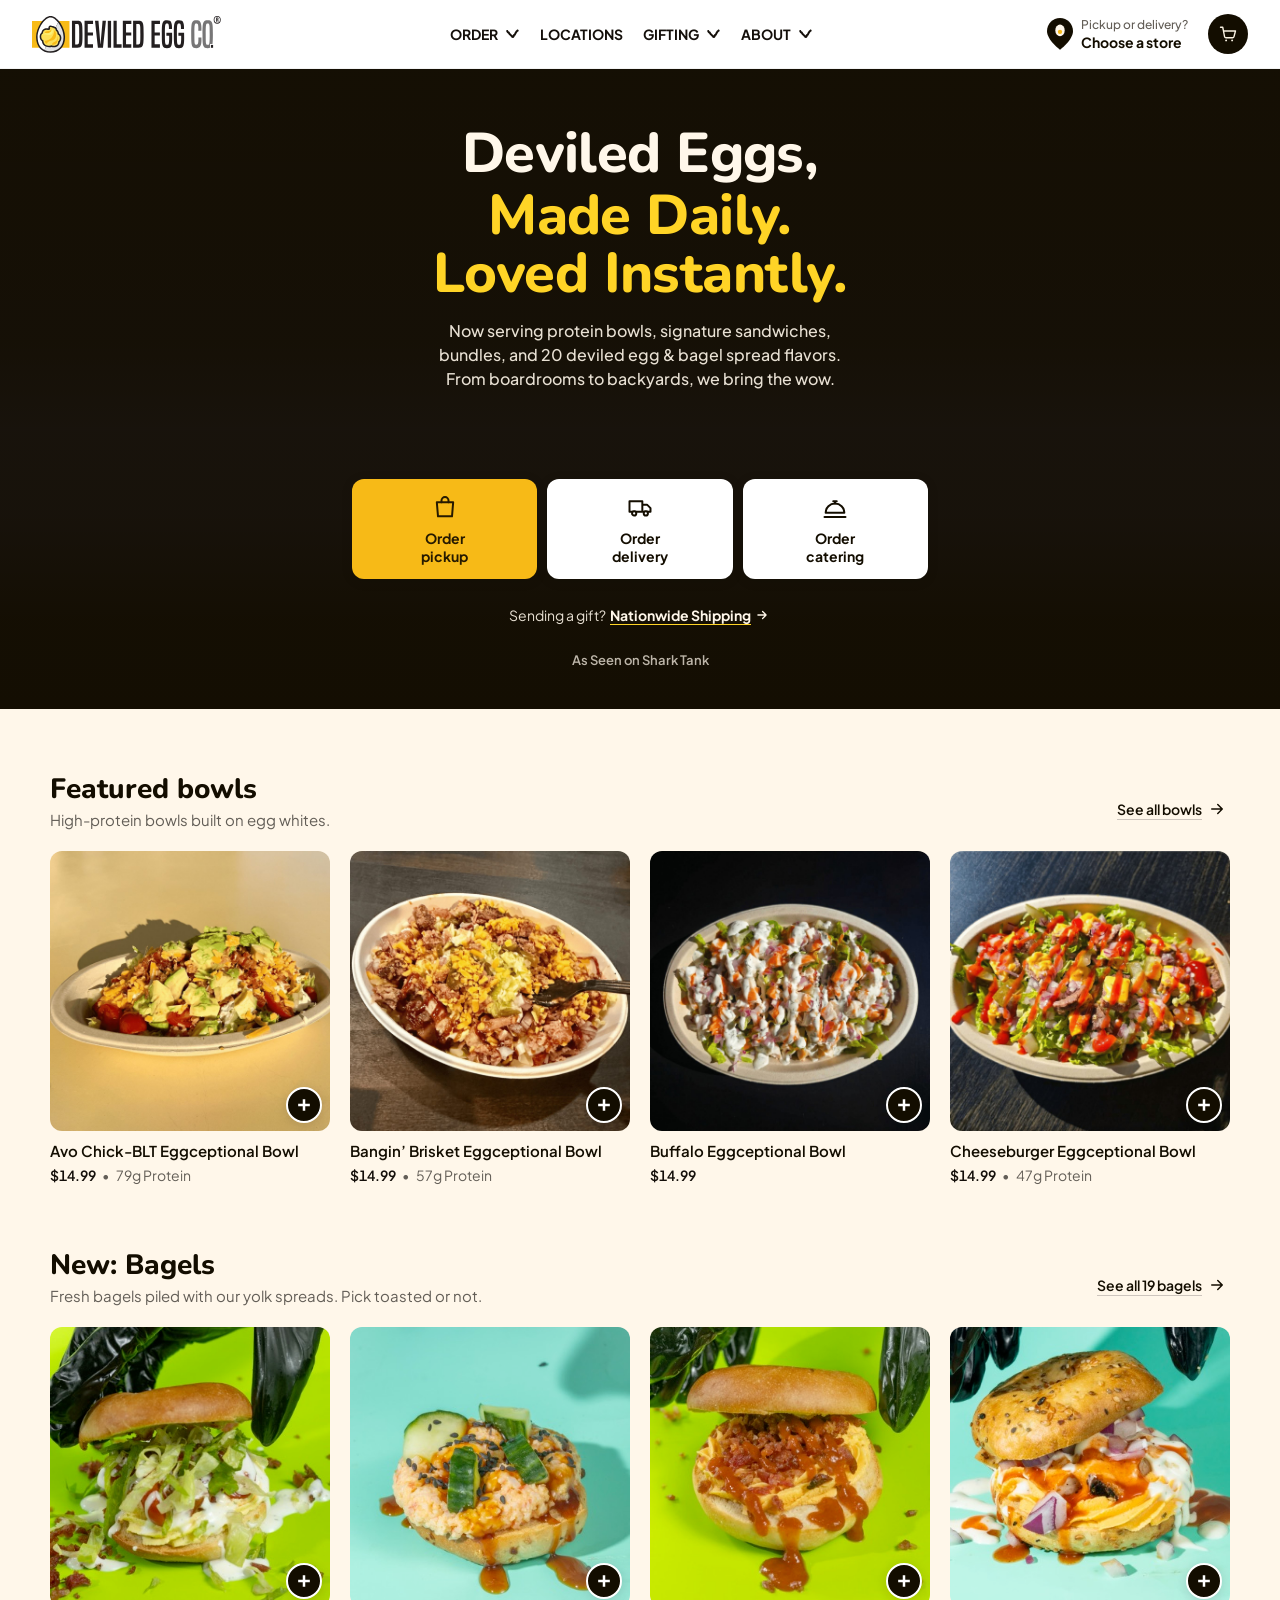
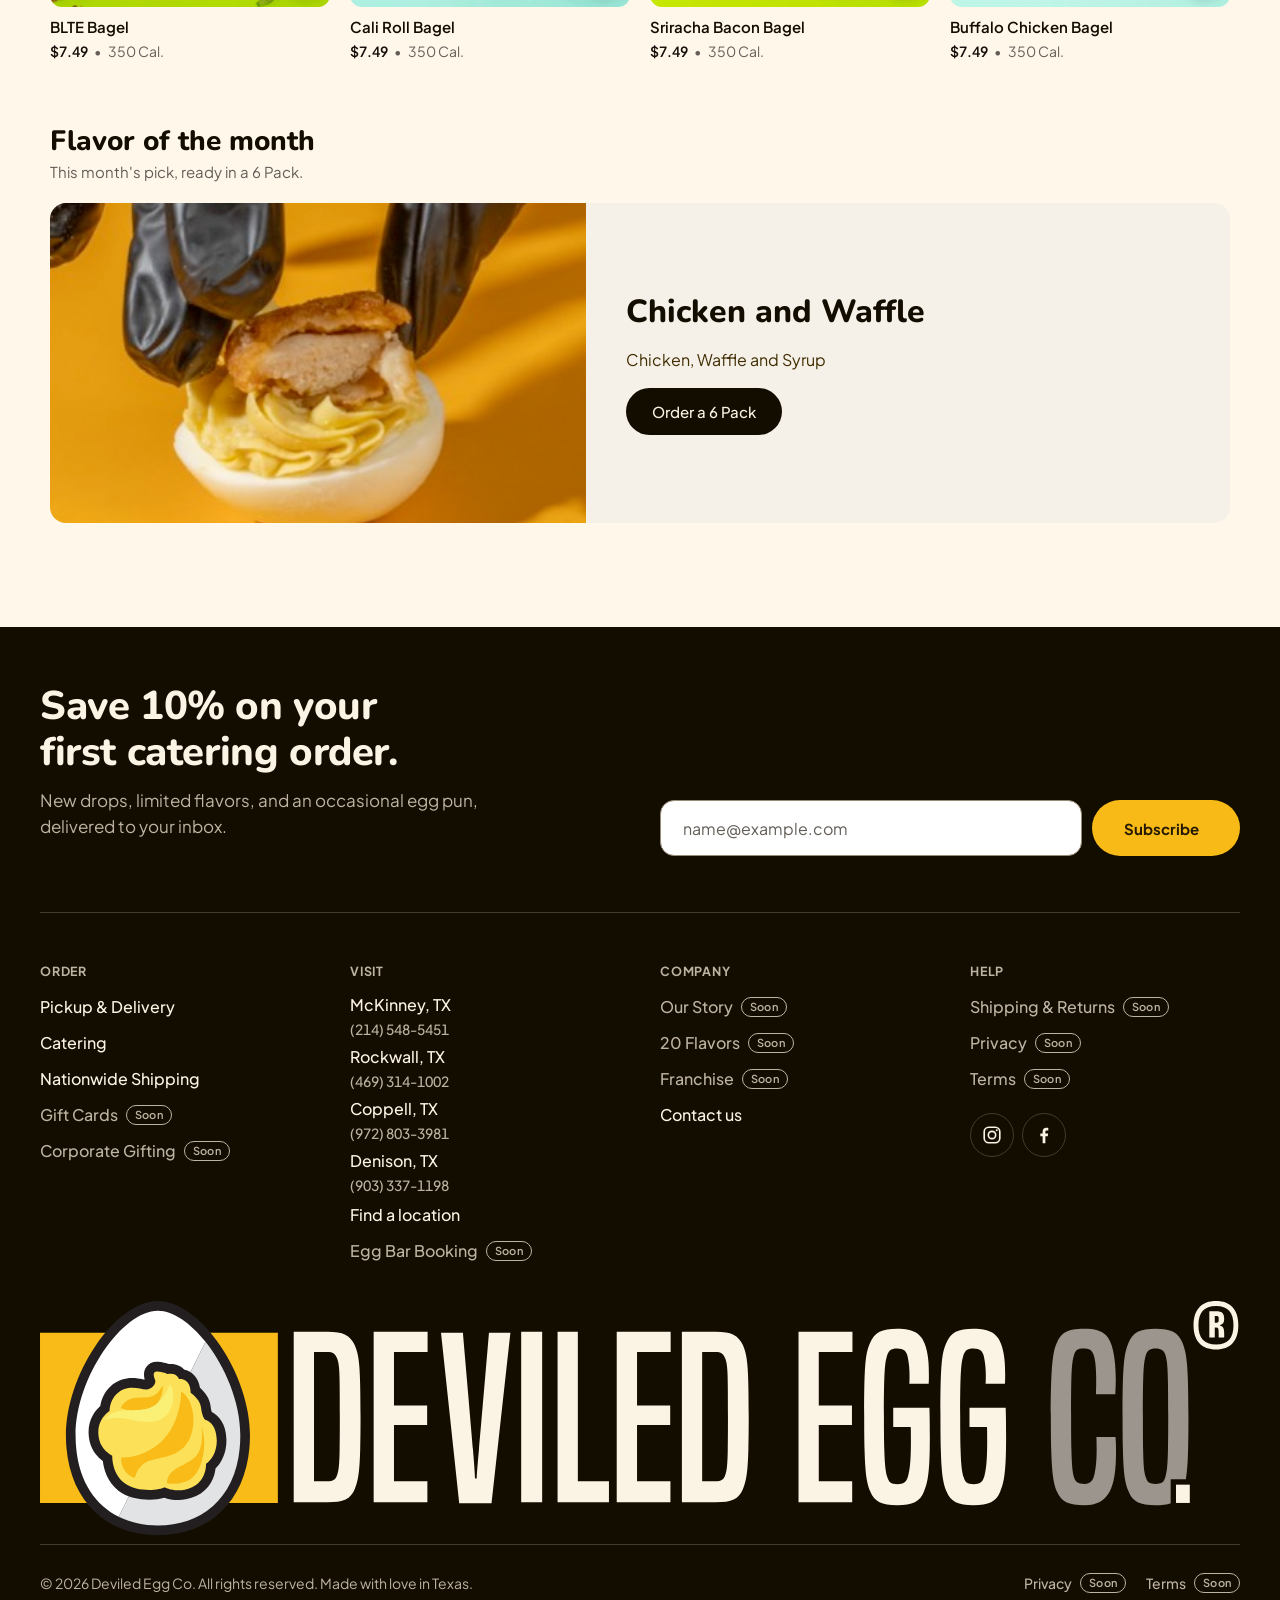
==== commit 18ba69f6: "Pair as the only flavor picker, site footer, bagel rebuild, delivery pricing, All In update, order-c" ====
--- a/index.html
+++ b/index.html
@@ -9,6 +9,7 @@
 <link rel="stylesheet" href="https://fonts.googleapis.com/css2?family=Nunito:wght@800&family=Plus+Jakarta+Sans:ital,wght@0,400;0,500;0,600;0,700;1,400&display=swap">
 <link rel="stylesheet" href="design-system.css">
 <link rel="stylesheet" href="styles.css">
+<link rel="stylesheet" href="ship-variants.css">
 <link rel="stylesheet" href="location-picker.css">
 </head>
 <body>
@@ -109,6 +110,9 @@
       </div>
     </div>
   </section>
+
+  <!-- Featured sections below the hero: chosen in HOME_FEATURED in app.js. Every card goes into Pickup, Delivery, Catering or Nationwide Shipping. -->
+  <div class="home-featured" id="home-featured"></div>
 </main>
 
 <main id="view-location-picker" class="location-picker-view" hidden>
@@ -342,6 +346,17 @@
   <!-- Nationwide Shipping follows the Catering and location pages: a banner, a sidebar with the name and the sections, and
        sections of the same product cards the menu uses. The kit cards are drawn from SHIPPING_KITS in app.js and each opens
        its in-app modal, adding to the Shipping bag. -->
+  <!-- TEMPORARY COMPARISON: four versions of this page (the current one, plus a distilled, a polished and an optimized take) behind a
+       floating pill bar, as the Pair and Grow flavor pickers were. The owner picks one; the rest and this bar are then deleted
+       (ship-variants.css, setShipVersion in app.js, the data-ship-variant blocks below). "#shipping/distilled" etc. open a version directly. -->
+  <div class="ship-versions" role="radiogroup" aria-label="Compare page versions (temporary)">
+    <button type="button" role="radio" aria-checked="true" data-ship-version="current">Current</button>
+    <button type="button" role="radio" aria-checked="false" data-ship-version="distilled">Distilled</button>
+    <button type="button" role="radio" aria-checked="false" data-ship-version="polished">Polished</button>
+    <button type="button" role="radio" aria-checked="false" data-ship-version="optimized">Optimized</button>
+  </div>
+
+  <div class="ship-v" data-ship-variant="current">
   <div class="store-hero ship-banner" aria-hidden="true">
     <img src="assets/shipping/kit-sampler.png" alt="" loading="lazy" decoding="async"><img src="assets/shipping/shipping-map.png" alt="" loading="lazy" decoding="async"><img src="assets/shipping/kit-24.png" alt="" loading="lazy" decoding="async">
   </div>
@@ -400,6 +415,144 @@
         </div>
       </section>
 
+    </div>
+  </div>
+  </div>
+
+  <!-- 1. DISTILLED: the one job is choosing a kit. No banner collage, no sidebar, no section nav: a title, three large kit cards with one button each,
+       the holiday deadlines in one row, and the how-it-ships detail folded away until asked for. -->
+  <div class="ship-v ship-d" data-ship-variant="distilled" hidden>
+    <div class="ship-d-wrap">
+      <header class="ship-d-head">
+        <h1 id="ship-title-d">Nationwide Shipping</h1>
+        <p>Hand-packed in our Texas kitchen, shipped cold to all 48 contiguous states.</p>
+      </header>
+      <h2 class="visually-hidden">Shipping kits</h2>
+      <div class="ship-kits" id="ship-kits-grid-d"></div>
+      <section class="ship-d-when" aria-labelledby="ship-when-d">
+        <h2 id="ship-when-d">Choose a holiday window at checkout</h2>
+        <ul class="ship-d-windows" id="ship-holiday-list-d"></ul>
+        <details class="ship-d-more">
+          <summary>How shipping works</summary>
+          <ul>
+            <li>You reserve a window, not a guaranteed date. We hand-pack the morning we ship.</li>
+            <li>Insulated boxes with gel packs go by UPS Next Day or 2nd Day Air.</li>
+            <li>You get a tracking link the morning we ship. Eat within 3 days of arrival and keep refrigerated.</li>
+          </ul>
+          <a class="text-btn" href="https://deviledeggco.com/shipping-policy/" target="_blank" rel="noopener">Shipping &amp; Returns</a>
+        </details>
+      </section>
+    </div>
+  </div>
+
+  <!-- 2. POLISHED: the current page's structure and content, finished: kit cards that say what they cost and what to do, step icons, windows that count their
+       days down and mark the next one, a sidebar that follows the page, one spacing scale, hover, focus and loading states. -->
+  <div class="ship-v ship-p" data-ship-variant="polished" hidden>
+    <div class="store-hero ship-banner" aria-hidden="true">
+      <img src="assets/shipping/kit-sampler.png" alt="" width="662" height="662" loading="lazy" decoding="async"><img src="assets/shipping/shipping-map.png" alt="" width="1182" height="837" loading="lazy" decoding="async"><img src="assets/shipping/kit-24.png" alt="" width="662" height="662" loading="lazy" decoding="async">
+    </div>
+    <div class="menu-layout">
+      <aside class="store-sidebar" aria-label="Shipping details and sections">
+        <div class="store-card">
+          <h1 class="store-name" id="ship-title-p">Nationwide Shipping</h1>
+          <p class="store-address">Deviled eggs hand-packed in our Texas kitchen and cold-shipped to all 48 contiguous states.</p>
+        </div>
+        <div class="sidebar-divider"></div>
+        <div class="sidebar-menu-head">
+          <span class="sidebar-menu-label">Menu</span>
+          <span class="sidebar-menu-hours">You choose a holiday window at checkout</span>
+        </div>
+        <nav class="drawer-nav" aria-label="Shipping sections">
+          <button class="category-item active" type="button" data-target="ship-section-kits-p">Shipping Kits</button>
+          <button class="category-item" type="button" data-target="ship-section-how-p">How It Ships</button>
+          <button class="category-item" type="button" data-target="ship-section-holiday-p">Holiday Windows</button>
+        </nav>
+      </aside>
+      <div class="menu-content">
+        <nav class="drawer-nav-mobile" aria-label="Shipping sections">
+          <button class="category-item active" type="button" data-target="ship-section-kits-p">Shipping Kits</button>
+          <button class="category-item" type="button" data-target="ship-section-how-p">How It Ships</button>
+          <button class="category-item" type="button" data-target="ship-section-holiday-p">Holiday Windows</button>
+        </nav>
+        <section class="menu-section" id="ship-section-kits-p" aria-labelledby="ship-h-kits-p">
+          <h2 id="ship-h-kits-p">Shipping Kits</h2>
+          <p class="menu-section-sub">Three ways to send our signature deviled eggs anywhere in the US. Pick a size, choose your flavors, send the wow.</p>
+          <div class="ship-kits" id="ship-kits-grid-p"></div>
+        </section>
+        <section class="menu-section" id="ship-section-how-p" aria-labelledby="ship-h-how-p">
+          <h2 id="ship-h-how-p">How It Ships</h2>
+          <p class="menu-section-sub">Cold-shipped to all 48 contiguous states, in the holiday window you choose.</p>
+          <div class="cater-addons-list ship-how">
+            <ol>
+              <li><span class="ship-how-icon" aria-hidden="true"><svg viewBox="0 0 24 24" width="24" height="24" fill="none" stroke="currentColor" stroke-width="1.7" stroke-linecap="round" stroke-linejoin="round" aria-hidden="true"><rect x="4" y="5.5" width="16" height="14" rx="2.5"/><path d="M4 10h16M8.5 3.5v4M15.5 3.5v4"/><path d="m9.5 14.5 1.8 1.8 3.4-3.6"/></svg></span><div><strong>Pick a holiday window</strong><p>You reserve a delivery window, not a guaranteed date. We hand-pack every order in our Texas kitchen the morning we ship.</p></div></li>
+              <li><span class="ship-how-icon" aria-hidden="true"><svg viewBox="0 0 24 24" width="24" height="24" fill="none" stroke="currentColor" stroke-width="1.7" stroke-linecap="round" stroke-linejoin="round" aria-hidden="true"><path d="M12 3v18M4.2 7.5l15.6 9M19.8 7.5l-15.6 9"/><path d="m9.5 4.8 2.5 2 2.5-2M9.5 19.2l2.5-2 2.5 2M3.9 10.6l3.1-.4-.6-3M20.1 13.4l-3.1.4.6 3M20.1 10.6l-3.1-.4.6-3M3.9 13.4l3.1.4-.6 3"/></svg></span><div><strong>Cold-shipped by air</strong><p>Insulated boxes with gel packs ship by UPS Next Day Air or 2nd Day Air to all 48 contiguous states.</p></div></li>
+              <li><span class="ship-how-icon" aria-hidden="true"><svg viewBox="0 0 24 24" width="24" height="24" fill="none" stroke="currentColor" stroke-width="1.7" stroke-linecap="round" stroke-linejoin="round" aria-hidden="true"><path d="M3.5 8 12 3.5 20.5 8v8L12 20.5 3.5 16z"/><path d="M3.5 8 12 12.5 20.5 8M12 12.5v8"/><path d="m8 5.8 8.5 4.5"/></svg></span><div><strong>Fresh on arrival</strong><p>You'll get a tracking link the morning we ship. Eat within 3 days of arrival and keep refrigerated.</p></div></li>
+            </ol>
+            <a class="text-btn ship-policy-link" href="https://deviledeggco.com/shipping-policy/" target="_blank" rel="noopener">Shipping &amp; Returns</a>
+          </div>
+        </section>
+        <section class="menu-section" id="ship-section-holiday-p" aria-labelledby="ship-h-holiday-p">
+          <h2 id="ship-h-holiday-p">Holiday Windows</h2>
+          <p class="menu-section-sub">Themed flavors, festive packaging and seasonal touches, hand packed in our Texas kitchen and shipped to land before the holiday. You choose your window at checkout.</p>
+          <ul class="ship-windows-list" id="ship-holiday-list-p"></ul>
+        </section>
+      </div>
+    </div>
+  </div>
+
+  <!-- 3. OPTIMIZED: the same finished page, engineered to load fast and hold still: one banner file, WebP images cut to the size they show, colors reserved
+       behind every photo so it fades in instead of popping, the first photos loaded at once and the rest lazy, the lower sections skipped until they
+       near the screen, and a flatter DOM (step numbers by counter, flat window rows, borders instead of shadows). -->
+  <div class="ship-v ship-o" data-ship-variant="optimized" hidden>
+    <div class="store-hero ship-banner-one" aria-hidden="true">
+      <img data-eager data-fade src="assets/shipping/opt/banner-1200.webp" srcset="assets/shipping/opt/banner-1200.webp 1200w, assets/shipping/opt/banner-2400.webp 2400w" sizes="(max-width: 640px) 100vw, 1200px" alt="" width="1200" height="250" loading="lazy" fetchpriority="high" decoding="async">
+    </div>
+    <div class="menu-layout">
+      <aside class="store-sidebar" aria-label="Shipping details and sections">
+        <div class="store-card">
+          <h1 class="store-name" id="ship-title-o">Nationwide Shipping</h1>
+          <p class="store-address">Deviled eggs hand-packed in our Texas kitchen and cold-shipped to all 48 contiguous states.</p>
+        </div>
+        <div class="sidebar-divider"></div>
+        <div class="sidebar-menu-head">
+          <span class="sidebar-menu-label">Menu</span>
+          <span class="sidebar-menu-hours">You choose a holiday window at checkout</span>
+        </div>
+        <nav class="drawer-nav" aria-label="Shipping sections">
+          <button class="category-item active" type="button" data-target="ship-section-kits-o">Shipping Kits</button>
+          <button class="category-item" type="button" data-target="ship-section-how-o">How It Ships</button>
+          <button class="category-item" type="button" data-target="ship-section-holiday-o">Holiday Windows</button>
+        </nav>
+      </aside>
+      <div class="menu-content">
+        <nav class="drawer-nav-mobile" aria-label="Shipping sections">
+          <button class="category-item active" type="button" data-target="ship-section-kits-o">Shipping Kits</button>
+          <button class="category-item" type="button" data-target="ship-section-how-o">How It Ships</button>
+          <button class="category-item" type="button" data-target="ship-section-holiday-o">Holiday Windows</button>
+        </nav>
+        <section class="menu-section" id="ship-section-kits-o">
+          <h2>Shipping Kits</h2>
+          <p class="menu-section-sub">Three ways to send our signature deviled eggs anywhere in the US. Pick a size, choose your flavors, send the wow.</p>
+          <div class="ship-kits" id="ship-kits-grid-o"></div>
+        </section>
+        <section class="menu-section ship-skip" id="ship-section-how-o">
+          <h2>How It Ships</h2>
+          <p class="menu-section-sub">Cold-shipped to all 48 contiguous states, in the holiday window you choose.</p>
+          <div class="cater-addons-list ship-how ship-how-flat">
+            <ol>
+              <li><strong>Pick a holiday window</strong><p>You reserve a delivery window, not a guaranteed date. We hand-pack every order in our Texas kitchen the morning we ship.</p></li>
+              <li><strong>Cold-shipped by air</strong><p>Insulated boxes with gel packs ship by UPS Next Day Air or 2nd Day Air to all 48 contiguous states.</p></li>
+              <li><strong>Fresh on arrival</strong><p>You'll get a tracking link the morning we ship. Eat within 3 days of arrival and keep refrigerated.</p></li>
+            </ol>
+            <a class="text-btn ship-policy-link" href="https://deviledeggco.com/shipping-policy/" target="_blank" rel="noopener">Shipping &amp; Returns</a>
+          </div>
+        </section>
+        <section class="menu-section ship-skip" id="ship-section-holiday-o">
+          <h2>Holiday Windows</h2>
+          <p class="menu-section-sub">Themed flavors, festive packaging and seasonal touches, hand packed in our Texas kitchen and shipped to land before the holiday. You choose your window at checkout.</p>
+          <ul class="ship-windows-list" id="ship-holiday-list-o"></ul>
+        </section>
+      </div>
     </div>
   </div>
 
@@ -437,7 +590,7 @@
        the same product cards the menu uses. The cards are drawn from the catering items in app.js and each opens the
        catering modal, adding to the pickup or delivery bag. -->
   <div class="store-hero catering-hero" aria-hidden="true">
-    <img src="assets/catering/classic.jpg" alt="" loading="lazy" decoding="async"><img src="assets/catering/allin.jpg" alt="" loading="lazy" decoding="async"><img src="assets/catering/power-pair.jpg" alt="" loading="lazy" decoding="async"><img src="assets/catering/bagel-brew.jpg" alt="" loading="lazy" decoding="async"><img src="assets/catering/light-lunch.jpg" alt="" loading="lazy" decoding="async">
+    <img src="assets/catering/light-lunch.jpg" alt="" loading="lazy" decoding="async"><img src="assets/catering/allin.jpg" alt="" loading="lazy" decoding="async"><img src="assets/catering/power-pair.jpg" alt="" loading="lazy" decoding="async"><img src="assets/catering/bagel-brew.jpg" alt="" loading="lazy" decoding="async"><img src="assets/catering/light-lunch.jpg" alt="" loading="lazy" decoding="async">
   </div>
 
   <div class="menu-layout">
@@ -512,33 +665,6 @@
 
     </div>
   </div>
-
-  <section class="page-signup" aria-labelledby="cater-signup-title">
-    <div class="page-signup-copy">
-      <h2 id="cater-signup-title">Save 10% on your first catering order.</h2>
-      <p>New drops, limited flavors, and an occasional egg pun, delivered to your inbox.</p>
-    </div>
-    <form class="page-form" novalidate>
-      <label class="field-group" for="cater-email">
-        <span>Email <span class="muted">(Required)</span></span>
-        <input type="email" id="cater-email" name="email" autocomplete="email" inputmode="email" required placeholder="name@example.com">
-      </label>
-      <p class="field-error" role="alert" hidden>Enter a valid email so we know where to send your 10% off.</p>
-      <label class="field-group" for="cater-phone">
-        <span>Phone <span class="muted">(optional)</span></span>
-        <input type="tel" id="cater-phone" name="phone" autocomplete="tel" inputmode="tel">
-      </label>
-      <label class="page-consent">
-        <input type="checkbox" name="sms">
-        <span class="page-consent-box" aria-hidden="true"><svg width="14" height="14" viewBox="0 0 24 24" fill="none"><path d="M5 13l4 4L19 7" stroke="#fff" stroke-width="3" stroke-linecap="round" stroke-linejoin="round"/></svg></span>
-        <span>Yes, text me specials, new flavor drops &amp; ordering deadlines (about 4–6 msgs/month)</span>
-      </label>
-      <p class="page-legal">By checking the box you agree to receive recurring automated marketing texts from Deviled Egg Co. at the number provided. Consent is not a condition of purchase. Msg &amp; data rates may apply. Msg frequency varies. Reply STOP to cancel, HELP for help. View our <a href="https://deviledeggco.com/privacy-policy/" target="_blank" rel="noopener">Privacy Policy</a> and <a href="https://deviledeggco.com/terms-and-conditions/" target="_blank" rel="noopener">Mobile Messaging Terms</a>.</p>
-      <button class="pill-btn primary full" type="submit">Subscribe</button>
-      <p class="page-success" role="status" hidden>You're on the list. Look for your 10% off in your inbox.</p>
-    </form>
-  </section>
-
 </main>
 
 <main id="view-checkout" class="view" hidden>
@@ -894,9 +1020,11 @@
   <div class="confirmation-wrap">
     <div class="confirmation-card">
       <div class="success-badge">
-        <svg width="42" height="42" viewBox="0 0 24 24" fill="none"><path d="M5 13l4 4L19 7" stroke="#261A00" stroke-width="3" stroke-linecap="round" stroke-linejoin="round"/></svg>
-      </div>
-      <h1>Order confirmed!</h1>
+        <span class="success-ring" aria-hidden="true"></span>
+        <svg width="42" height="42" viewBox="0 0 24 24" fill="none" aria-hidden="true"><path class="success-check" pathLength="1" d="M5 13l4 4L19 7" stroke="#261A00" stroke-width="3" stroke-linecap="round" stroke-linejoin="round"/></svg>
+      </div>
+      <h1 id="confirm-title">Order confirmed!</h1>
+      <p class="confirmation-cheer" id="confirm-cheer" hidden></p>
       <p class="confirmation-sub" id="confirm-sub"></p>
 
       <div class="progress-track">
@@ -928,6 +1056,79 @@
     </div>
   </div>
 </main>
+
+<footer class="site-footer" id="site-footer" data-mode="full">
+  <div class="sf-inner sf-top">
+    <section class="sf-signup" aria-labelledby="sf-signup-title">
+      <div class="sf-signup-copy">
+        <h2 id="sf-signup-title">Save 10% on your first catering order.</h2>
+        <p>New drops, limited flavors, and an occasional egg pun, delivered to your inbox.</p>
+      </div>
+      <form class="page-form sf-form" novalidate>
+        <div class="sf-form-row">
+          <label class="visually-hidden" for="sf-email">Email</label>
+          <input type="email" id="sf-email" name="email" autocomplete="email" inputmode="email" required placeholder="name@example.com">
+          <button class="pill-btn primary" type="submit">Subscribe</button>
+        </div>
+        <p class="field-error" role="alert" hidden>Enter a valid email so we know where to send your 10% off.</p>
+        <p class="page-success" role="status" hidden>You're on the list. Look for your 10% off in your inbox.</p>
+      </form>
+    </section>
+
+    <nav class="sf-cols" aria-label="Footer">
+      <div class="sf-col">
+        <h2 class="sf-head">Order</h2>
+        <ul>
+          <li><a class="sf-link" href="#" data-open-where>Pickup &amp; Delivery</a></li>
+          <li><a class="sf-link" href="#catering" data-view="catering">Catering</a></li>
+          <li><a class="sf-link" href="#shipping" data-view="shipping">Nationwide Shipping</a></li>
+          <li><span class="sf-link is-soon">Gift Cards<span class="visually-hidden">, coming soon</span><span class="sf-soon" aria-hidden="true">Soon</span></span></li>
+          <li><span class="sf-link is-soon">Corporate Gifting<span class="visually-hidden">, coming soon</span><span class="sf-soon" aria-hidden="true">Soon</span></span></li>
+        </ul>
+      </div>
+      <div class="sf-col">
+        <h2 class="sf-head">Visit</h2>
+        <ul class="sf-stores">
+          <li class="sf-store"><a class="sf-link" href="#store/mckinney" data-store="mckinney">McKinney, TX</a><a class="sf-tel" href="tel:+12145485451">(214) 548-5451</a></li><li class="sf-store"><a class="sf-link" href="#store/rockwall" data-store="rockwall">Rockwall, TX</a><a class="sf-tel" href="tel:+14693141002">(469) 314-1002</a></li><li class="sf-store"><a class="sf-link" href="#store/coppell" data-store="coppell">Coppell, TX</a><a class="sf-tel" href="tel:+19728033981">(972) 803-3981</a></li><li class="sf-store"><a class="sf-link" href="#store/denison" data-store="denison">Denison, TX</a><a class="sf-tel" href="tel:+19033371198">(903) 337-1198</a></li>
+          <li><a class="sf-link" href="#location-picker" data-view="location-picker">Find a location</a></li>
+          <li><span class="sf-link is-soon">Egg Bar Booking<span class="visually-hidden">, coming soon</span><span class="sf-soon" aria-hidden="true">Soon</span></span></li>
+        </ul>
+      </div>
+      <div class="sf-col">
+        <h2 class="sf-head">Company</h2>
+        <ul>
+          <li><span class="sf-link is-soon">Our Story<span class="visually-hidden">, coming soon</span><span class="sf-soon" aria-hidden="true">Soon</span></span></li>
+          <li><span class="sf-link is-soon">20 Flavors<span class="visually-hidden">, coming soon</span><span class="sf-soon" aria-hidden="true">Soon</span></span></li>
+          <li><span class="sf-link is-soon">Franchise<span class="visually-hidden">, coming soon</span><span class="sf-soon" aria-hidden="true">Soon</span></span></li>
+          <li><a class="sf-link" href="mailto:info@deviledeggco.com">Contact us</a></li>
+        </ul>
+      </div>
+      <div class="sf-col">
+        <h2 class="sf-head">Help</h2>
+        <ul>
+          <li><span class="sf-link is-soon">Shipping &amp; Returns<span class="visually-hidden">, coming soon</span><span class="sf-soon" aria-hidden="true">Soon</span></span></li>
+          <li><span class="sf-link is-soon">Privacy<span class="visually-hidden">, coming soon</span><span class="sf-soon" aria-hidden="true">Soon</span></span></li>
+          <li><span class="sf-link is-soon">Terms<span class="visually-hidden">, coming soon</span><span class="sf-soon" aria-hidden="true">Soon</span></span></li>
+        </ul>
+        <ul class="sf-social" aria-label="Follow us">
+          <li><a class="sf-icon" href="https://www.instagram.com/deviledeggco/" target="_blank" rel="noopener" aria-label="Deviled Egg Co. on Instagram"><svg width="22" height="22" viewBox="0 0 24 24" fill="none" aria-hidden="true"><rect x="3.5" y="3.5" width="17" height="17" rx="5" stroke="currentColor" stroke-width="1.8"/><circle cx="12" cy="12" r="4" stroke="currentColor" stroke-width="1.8"/><circle cx="17.2" cy="6.8" r="1.1" fill="currentColor"/></svg></a></li>
+          <li><a class="sf-icon" href="https://www.facebook.com/deviledeggco/" target="_blank" rel="noopener" aria-label="Deviled Egg Co. on Facebook"><svg width="22" height="22" viewBox="0 0 24 24" fill="none" aria-hidden="true"><path d="M13.5 21v-7.6h2.6l.4-3h-3V8.5c0-.9.3-1.5 1.6-1.5h1.6V4.3c-.3 0-1.2-.1-2.3-.1-2.3 0-3.9 1.4-3.9 4v2.2H8v3h2.5V21h3Z" fill="currentColor"/></svg></a></li>
+        </ul>
+      </div>
+    </nav>
+  </div>
+
+  <a class="sf-wordmark" href="#" data-view="home">
+      <img src="assets/logo-full-on-dark.svg" alt="Deviled Egg Co. home" width="398" height="78" decoding="async">
+    </a>
+
+  <div class="sf-inner sf-base">
+    <div class="sf-legal">
+      <p>© 2026 Deviled Egg Co. All rights reserved. Made with love in Texas.</p>
+      <p class="sf-legal-links"><span class="sf-link is-soon">Privacy<span class="visually-hidden">, coming soon</span><span class="sf-soon" aria-hidden="true">Soon</span></span><span class="sf-link is-soon">Terms<span class="visually-hidden">, coming soon</span><span class="sf-soon" aria-hidden="true">Soon</span></span></p>
+    </div>
+  </div>
+</footer>
 </div>
 
 <div class="overlay" id="modal-backdrop" hidden></div>
@@ -943,7 +1144,7 @@
     <div class="item-modal-scroll">
       <div class="item-modal-row">
         <div class="item-modal-media">
-          <img class="shop-card-photo" id="dozen-modal-image" src="assets/products/12-pack.jpg" alt="" loading="lazy" decoding="async">
+          <img class="shop-card-photo" id="dozen-modal-image" src="assets/products/12-pack.jpg" alt="" decoding="async">
         </div>
         <div class="item-modal-content">
           <div class="item-modal-title-block">
@@ -980,8 +1181,9 @@
           <div id="fixed-flavors" hidden>
             <div class="modal-section-head">
               <span class="modal-section-title">Flavors</span>
-            </div>
-            <ul class="modal-tags" id="fixed-flavors-list"></ul>
+              <span class="modal-section-sub" id="fixed-flavors-sub"></span>
+            </div>
+            <ul class="sampler-grid" id="fixed-flavors-list"></ul>
           </div>
           <p class="modal-notice" id="dozen-modal-notice" hidden></p>
           <label class="field-group">
@@ -1012,20 +1214,22 @@
       <button class="close-btn" id="close-bagel-modal" type="button" aria-label="Close">
         <svg width="18" height="18" viewBox="0 0 24 24" fill="none"><path d="M6 6l12 12M18 6L6 18" stroke="#130D00" stroke-width="2" stroke-linecap="round"/></svg>
       </button>
-      <span class="item-modal-header-title">Full Size Bagel</span>
+      <span class="item-modal-header-title" id="bagel-modal-header-title"></span>
       <span class="item-modal-header-spacer" aria-hidden="true"></span>
     </div>
     <div class="item-modal-scroll">
       <div class="item-modal-row">
         <div class="item-modal-media">
-          <img class="shop-card-photo" id="bagel-modal-image" src="assets/products/full-size-bagel.jpg" alt="" loading="lazy" decoding="async">
+          <img class="shop-card-photo" id="bagel-modal-image" src="assets/products/full-size-bagel.jpg" alt="" decoding="async">
+          <video class="shop-card-photo bagel-modal-video" id="bagel-modal-video" muted loop playsinline preload="metadata" aria-label="Play or pause the video"></video>
         </div>
         <div class="item-modal-content">
           <div class="item-modal-title-block">
-            <h1 id="bagel-modal-title">Full Size Bagel</h1>
-            <span class="modal-price" id="bagel-modal-price">$7.49</span>
-          </div>
-          <p class="modal-desc" id="bagel-modal-desc">Hand-sliced and griddled fresh, topped with our signature yolk spread. Choose your bagel, toast, and spread flavors.</p>
+            <h1 id="bagel-modal-title"></h1>
+            <span class="modal-price" id="bagel-modal-price"></span>
+          </div>
+          <p class="modal-desc" id="bagel-modal-desc"></p>
+          <div id="bagel-customize"></div>
           <div class="divider thick"></div>
 
           <div>
@@ -1041,15 +1245,6 @@
               <span class="modal-section-title">Bagel Type</span>
             </div>
             <div class="addon-list" id="bagel-type-picker" role="radiogroup" aria-label="Bagel type"></div>
-          </div>
-
-          <div class="divider"></div>
-          <div>
-            <div class="modal-section-head">
-              <span class="modal-section-title">Yolk Spread Flavor</span>
-              <span class="modal-section-sub">Pick 1 flavor.</span>
-            </div>
-            <div class="flavor-grid" id="bagel-flavor-grid" role="radiogroup" aria-label="Yolk spread flavor"></div>
           </div>
 
           <div class="divider"></div>
@@ -1086,7 +1281,7 @@
     <div class="item-modal-scroll">
       <div class="item-modal-row">
         <div class="item-modal-media">
-          <img class="shop-card-photo" id="bowl-modal-image" src="assets/products/avo-chick-blt-bowl.jpg" alt="" loading="lazy" decoding="async">
+          <img class="shop-card-photo" id="bowl-modal-image" src="assets/products/avo-chick-blt-bowl.jpg" alt="" decoding="async">
         </div>
         <div class="item-modal-content">
           <div class="bowl-modal-intro">
@@ -1150,7 +1345,7 @@
     <div class="item-modal-scroll">
       <div class="item-modal-row">
         <div class="item-modal-media">
-          <img class="shop-card-photo" id="wrap-modal-image" src="assets/products/eggceptional-wraps.jpg" alt="" loading="lazy" decoding="async">
+          <img class="shop-card-photo" id="wrap-modal-image" src="assets/products/eggceptional-wraps.jpg" alt="" decoding="async">
         </div>
         <div class="item-modal-content">
           <div class="item-modal-title-block">
@@ -1158,6 +1353,7 @@
             <span class="modal-price" id="wrap-modal-price"></span>
           </div>
           <p class="modal-desc" id="wrap-modal-desc"></p>
+          <div id="wrap-customize"></div>
           <div class="divider thick"></div>
 
           <div>
@@ -1166,15 +1362,6 @@
               <span class="modal-section-sub">A meal adds chips and a bottled drink.</span>
             </div>
             <div class="addon-list" id="wrap-meal-picker" role="radiogroup" aria-label="Wrap or meal"></div>
-          </div>
-
-          <div class="divider"></div>
-          <div>
-            <div class="modal-section-head">
-              <span class="modal-section-title">Sandwich Flavor</span>
-              <span class="modal-section-sub">Pick 1 flavor.</span>
-            </div>
-            <div class="addon-list" id="wrap-flavor-grid" role="radiogroup" aria-label="Sandwich flavor"></div>
           </div>
 
           <div class="divider"></div>
@@ -1212,7 +1399,7 @@
     <div class="item-modal-scroll">
       <div class="item-modal-row">
         <div class="item-modal-media item-modal-media-box">
-          <img class="shop-card-photo" id="box-modal-image" src="assets/catering/classic.jpg" alt="" loading="lazy" decoding="async">
+          <img class="shop-card-photo" id="box-modal-image" src="assets/catering/classic.jpg" alt="" decoding="async">
           <div class="box-summary" id="box-summary"></div>
         </div>
         <div class="item-modal-content">
@@ -1387,6 +1574,16 @@
           <button class="pickup-date-nav" id="ld-date-next" type="button" aria-label="Show more days">
             <svg width="16" height="16" viewBox="0 0 24 24" fill="none"><path d="M9 6l6 6-6 6" stroke="#130D00" stroke-width="2" stroke-linecap="round" stroke-linejoin="round"/></svg>
           </button>
+        </div>
+        <button class="text-btn ld-calendar-link" id="ld-calendar-open" type="button" aria-expanded="false" aria-controls="ld-calendar">View full calendar</button>
+        <div class="ld-calendar" id="ld-calendar" hidden>
+          <div class="ld-cal-head">
+            <button class="ld-cal-nav" id="ld-cal-prev" type="button" aria-label="Previous month"><svg width="16" height="16" viewBox="0 0 24 24" fill="none" aria-hidden="true"><path d="M15 6l-6 6 6 6" stroke="currentColor" stroke-width="2" stroke-linecap="round" stroke-linejoin="round"/></svg></button>
+            <h3 id="ld-cal-title" aria-live="polite"></h3>
+            <button class="ld-cal-nav" id="ld-cal-next" type="button" aria-label="Next month"><svg width="16" height="16" viewBox="0 0 24 24" fill="none" aria-hidden="true"><path d="M9 6l6 6-6 6" stroke="currentColor" stroke-width="2" stroke-linecap="round" stroke-linejoin="round"/></svg></button>
+          </div>
+          <div class="ld-cal-week" aria-hidden="true"><span>Su</span><span>Mo</span><span>Tu</span><span>We</span><span>Th</span><span>Fr</span><span>Sa</span></div>
+          <div class="ld-cal-grid" id="ld-cal-grid" role="group" aria-labelledby="ld-cal-title"></div>
         </div>
       </section>
       <section class="ld-section" aria-labelledby="ld-time-title">
--- a/styles.css
+++ b/styles.css
@@ -431,7 +431,7 @@
 .flavor-meter-bar { display: flex; gap: 4px; }
 .flavor-meter-seg { flex: 1 1 0; height: 6px; border-radius: var(--deg-radius-pill); background: var(--deg-border-secondary); transition: background-color .2s ease; }
 .flavor-meter-seg.filled { background: var(--deg-gold); }
-.flavor-grid { display: flex; flex-direction: column; gap: 10px; }
+.flavor-grid { display: flex; flex-direction: column; gap: 12px; }
 /* The dozen picker's flavor card can hold a second section (ingredient
    exclusions) below its name+stepper header, so it overrides the shared
    .flavor-row's row layout to stack instead — the bagel spread picker's
@@ -826,8 +826,10 @@
 /* ---------- Confirmation ---------- */
 .confirmation-wrap { max-width: 1360px; margin: 0 auto; display: flex; justify-content: center; padding: 20px 40px 60px; }
 .confirmation-card { width: min(620px, 100%); display: flex; flex-direction: column; align-items: center; gap: 18px; text-align: center; }
-.success-badge { width: 92px; height: 92px; border-radius: 50%; background: var(--deg-gold); display: flex; align-items: center; justify-content: center; box-shadow: var(--deg-shadow-ambient); }
+.success-badge { position: relative; width: 92px; height: 92px; border-radius: 50%; background: var(--deg-gold); display: flex; align-items: center; justify-content: center; box-shadow: var(--deg-shadow-ambient); }
+.success-ring { position: absolute; inset: 0; border: 3px solid var(--deg-gold); border-radius: 50%; opacity: 0; pointer-events: none; }
 .confirmation-card h1 { font-size: 40px; line-height: 52px; font-weight: 700; color: var(--deg-ink-deep); }
+.confirmation-cheer { margin: -6px 0 0; font-family: var(--deg-font-display); font-weight: 800; font-size: 22px; line-height: 28px; color: var(--deg-ink-heading); text-wrap: balance; }
 .confirmation-sub { margin: 0; color: var(--deg-ink-muted); font-size: 15px; }
 .confirmation-sub strong { color: var(--deg-ink-body); }
 
@@ -1364,8 +1366,9 @@
 .home-hero a:focus-visible, .home-hero button:focus-visible { box-shadow: 0 0 0 2px var(--deg-dark), 0 0 0 4px var(--deg-cream); }
 
 @media (min-width: 641px) {
-  .home-view { padding-top: 24px; }
-  .home-hero { min-height: 640px; margin: 0; border-radius: var(--deg-radius-panel); }
+  /* The hero runs the full width of the window and starts right under the nav; what follows it keeps the page's column. */
+  .home-view { max-width: none; padding-left: 0; padding-right: 0; }
+  .home-hero { min-height: 640px; margin: 0; border-radius: 0; }
   .home-hero-inner { max-width: 640px; padding: 56px 32px 40px; }
   .home-hero h1 { font-size: 56px; line-height: 58px; }
 }
@@ -1561,17 +1564,12 @@
 
 
 
-/* TEMP: large-video flavor layouts, picked with the switcher above the list ([data-variant] on #flavor-grid). */
-.flavor-variant-switch { display: flex; gap: 4px; margin: 0 0 12px; padding: 4px; width: fit-content; max-width: 100%; overflow-x: auto; border-radius: 999px; background: var(--deg-cream-cool); }
-.flavor-variant-switch[hidden] { display: none; }
-.flavor-variant-switch button { flex: none; min-height: 44px; padding: 0 16px; border: 0; border-radius: 999px; background: transparent; font: inherit; font-size: 14px; font-weight: 600; color: var(--deg-ink-muted); cursor: pointer; }
-.flavor-variant-switch button[aria-pressed="true"] { background: var(--deg-ink-deep); color: #fff; }
+/* The flavor picker: Pair, two tiles across ([data-variant="2"] on #flavor-grid). */
 .flavor-grid[data-variant] { display: grid; gap: 12px; }
-.flavor-grid[data-variant="2"] { grid-template-columns: repeat(2, minmax(0, 1fr)); align-items: start; }
-
-.fv-tile, .fv-stage-card { position: relative; overflow: hidden; background: var(--deg-white); border: 1px solid var(--deg-border-card); border-radius: var(--deg-radius-media); box-shadow: var(--deg-shadow-card); transition: border-color .15s ease, opacity .15s ease; }
-.fv-tile.selected, .fv-stage-card.selected { border-color: var(--deg-ink-deep); box-shadow: 0 0 0 1px var(--deg-ink-deep); }
-.fv-tile.at-limit { opacity: .55; }
+.flavor-grid[data-variant="2"] { grid-template-columns: repeat(2, minmax(0, 1fr)); align-items: stretch; }
+
+.fv-tile { position: relative; overflow: hidden; background: var(--deg-white); border: 1px solid var(--deg-border-card); border-radius: var(--deg-radius-media); box-shadow: var(--deg-shadow-card); transition: border-color .15s ease, opacity .15s ease; }
+.fv-tile.selected { border-color: var(--deg-ink-deep); box-shadow: 0 0 0 1px var(--deg-ink-deep); }
 .fv-media { position: relative; overflow: hidden; background: var(--deg-cream-cool); }
 .fv-media video { position: absolute; inset: 0; display: block; width: 100%; height: 100%; object-fit: cover; }
 .fv-play { position: absolute; inset: 0; width: 100%; height: 100%; padding: 0; border: 0; background: none; display: grid; place-items: center; cursor: pointer; }
@@ -1582,45 +1580,35 @@
 .fv-body { display: flex; flex-direction: column; gap: 2px; padding: 12px 14px 14px; }
 .fv-name { font-family: var(--deg-font-body); font-weight: 700; font-size: 16px; line-height: 22px; color: var(--deg-ink-heading); }
 .fv-stat { font-size: 13px; line-height: 18px; color: var(--deg-ink-muted); font-variant-numeric: tabular-nums; }
-.fv-excl { margin: 0 14px 14px; }
 .fv-stepper { display: flex; align-items: center; justify-content: space-between; gap: 4px; }
 .fv-step { display: grid; place-items: center; width: 44px; height: 44px; padding: 0; border: 1.5px solid var(--deg-ink-deep); border-radius: 50%; background: var(--deg-white); color: var(--deg-ink-deep); touch-action: manipulation; cursor: pointer; }
 .fv-step:disabled { opacity: .35; border-color: var(--deg-border-chip); color: var(--deg-ink-muted); cursor: not-allowed; }
 .fv-qty { min-width: 28px; text-align: center; font-size: 16px; line-height: 24px; font-weight: 700; font-variant-numeric: tabular-nums; color: var(--deg-ink-deep); }
 
 /* 2 · Pair: two square clips across, as on the live product page; the stepper under the name. */
-[data-variant="2"] .fv-media { aspect-ratio: 1; }
-[data-variant="2"] .fv-body { padding: 10px 12px 12px; }
-[data-variant="2"] .fv-stepper { margin-top: 10px; }
-[data-variant="2"] .fv-excl { margin: 0 12px 12px; }
+[data-variant="2"] .fv-tile { display: flex; flex-direction: column; }
+[data-variant="2"] .fv-media { aspect-ratio: 1; flex: none; }
+[data-variant="2"] .fv-body { flex: 1 1 auto; padding: 10px 12px 12px; gap: 0; }
+/* The name keeps two lines whether it uses them or not; the line under it keeps one; the stepper is three fixed columns, so the − and + sit
+   at the tile's left and right edges, in the same place on every tile. */
+[data-variant="2"] .fv-name { display: -webkit-box; -webkit-box-orient: vertical; -webkit-line-clamp: 2; height: 44px; overflow: hidden; }
+[data-variant="2"] .fv-stat { height: 18px; margin-top: 2px; font-size: 12px; overflow: hidden; text-overflow: ellipsis; white-space: nowrap; }
+[data-variant="2"] .fv-stat.is-changed { font-weight: 600; color: var(--deg-ink-deep); }
+[data-variant="2"] .fv-stepper { display: grid; grid-template-columns: 44px minmax(0, 1fr) 44px; align-items: center; height: 44px; margin-top: 10px; }
+[data-variant="2"] .fv-qty { min-width: 0; }
+/* "Customize" / "Customized": a chip on the clip, over the picture, so it adds no height to the tile. */
+.fv-chip { position: absolute; left: 10px; bottom: 10px; z-index: 2; min-height: 28px; padding: 5px 12px; border: 0; border-radius: var(--deg-radius-pill); background: var(--deg-ink-deep); box-shadow: var(--deg-shadow-float); font-size: 12px; line-height: 18px; font-weight: 600; color: #fff; cursor: pointer; }
+.fv-chip[hidden] { display: none; }
+.fv-chip::after { content: ''; position: absolute; inset: -8px -4px; }
+.fv-chip:focus-visible { outline: none; box-shadow: 0 0 0 2px var(--deg-white), 0 0 0 4px var(--deg-ink-deep); }
+/* The sheet's Customize section for a Pair flavor. */
+.flavor-info-custom { display: flex; flex-direction: column; gap: 12px; margin-top: 20px; padding-top: 16px; border-top: 1px solid var(--deg-border-chip); }
+.flavor-info-custom-note { margin: 0; font-size: 14px; line-height: 21px; color: var(--deg-ink-muted); }
+.flavor-info-custom .flavor-exclusions { margin: 0; padding-top: 0; border-top: 0; }
+.flavor-info-done { margin-top: 4px; }
 
 @media (prefers-reduced-motion: reduce) { .fv-tile, .fv-thumb-img, .fv-play-icon { transition: none; } }
 
-
-/* Big thumb rows (Grow): the flavor list, each thumbnail 140px (2.5× the usual 56px), playing, with no icon on it. */
-.flavor-grid[data-big] { gap: 12px; }
-.flavor-row-big { position: relative; overflow: hidden; }
-.fb-head { display: grid; grid-template-columns: 140px minmax(0, 1fr); column-gap: 12px; align-items: start; }
-/* The thumbnail's corners are the card's own radius (12px): the card is inset by its stroke and padding (13.5px), more than its radius, so a
-   strictly concentric corner would be square; the same radius reads as one family. */
-.flavor-thumb-big { position: relative; width: 140px; height: 140px; border-radius: var(--deg-radius-card); }
-.flavor-thumb-big video { position: absolute; inset: 0; display: block; width: 100%; height: 100%; object-fit: cover; }
-.fb-main { display: flex; flex-direction: column; justify-content: space-between; gap: 8px; align-self: stretch; min-width: 0; }
-.fb-open { display: flex; flex-direction: column; align-items: flex-start; gap: 2px; min-height: 44px; padding: 0; border: 0; background: none; font: inherit; text-align: left; color: inherit; cursor: pointer; touch-action: manipulation; }
-.fb-open:focus-visible { outline: none; box-shadow: 0 0 0 2px var(--deg-cream), 0 0 0 4px var(--deg-ink-deep); border-radius: 6px; }
-.fb-name { font-family: var(--deg-font-body); font-weight: 700; font-size: 16px; line-height: 22px; color: var(--deg-ink-heading); }
-.fb-stat { font-size: 13px; line-height: 18px; color: var(--deg-ink-muted); font-variant-numeric: tabular-nums; }
-.fb-link { margin-top: 4px; font-size: 14px; line-height: 20px; font-weight: 600; color: var(--deg-ink-deep); text-decoration: underline; text-underline-offset: 3px; }
-.fb-main .fv-stepper { justify-content: flex-start; gap: 4px; }
-.fb-details { margin-top: 12px; padding-top: 12px; border-top: 1px solid var(--deg-border-chip); }
-.fb-desc { margin: 0; font-size: 14px; line-height: 20px; color: var(--deg-ink-body); }
-.flavor-row-big .fv-excl { margin: 12px 0 0; }
-.flavor-row-big .fv-excl[hidden] { display: none; }
-
-/* Grow: the open row's thumbnail becomes a full-width square above the name, stepper and description. */
-[data-big="a"] .is-open .fb-head { grid-template-columns: minmax(0, 1fr); row-gap: 12px; }
-[data-big="a"] .is-open .flavor-thumb-big { width: 100%; height: auto; aspect-ratio: 1; }
-[data-big="a"] .is-open .fb-main { flex-direction: row; align-items: center; justify-content: space-between; align-self: auto; }
 
 
 /* The flavor rows (Distilled and Grow alike): a Cool Linen row that steps to Border Chip on hover. A flavor in the mix becomes a white card with a 2px Deep Ink
@@ -1638,17 +1626,9 @@
 .dozen-flavor-row .mini-stepper { gap: 8px; }
 .dozen-flavor-row .mini-stepper span { min-width: 20px; }
 
-/* The temporary layout switcher scrolls sideways; its width must not widen the modal's content column on a phone. */
+/* The modal's content column never grows past the screen. */
 .item-modal-content { min-width: 0; }
-.flavor-variant-switch { width: 100%; max-width: 100%; contain: inline-size; }
-
-/* ===== Distilled flavor picker (a layout in the switcher) =====
-   Adding and reviewing are the whole job: a compact header (the photo is untouched), a two-segment 3-or-6 control, shorter rows,
-   ingredient chips behind "Customize", the picks listed in the footer, Qty beside the action and the note behind a link. */
-#item-modal[data-distilled="1"] #dozen-modal-desc { display: -webkit-box; -webkit-box-orient: vertical; -webkit-line-clamp: 2; overflow: hidden; }
-/* The one-line calorie text must not set the column's width: on a phone the content column is as wide as its widest unbroken line, so it is held to the screen. */
-#item-modal[data-distilled="1"] .item-modal-content { max-width: 100%; }
-#item-modal[data-distilled="1"] .flavor-row-name small { display: block; overflow: hidden; text-overflow: ellipsis; white-space: nowrap; }
+
 .fd-custom { display: flex; align-items: center; flex-wrap: wrap; gap: 0 12px; padding-left: 6px; }
 .fd-custom-btn { min-height: 44px; margin: -6px 0; padding: 6px 0; border: 0; background: none; font: inherit; font-size: 14px; font-weight: 600; color: var(--deg-ink-deep); text-decoration: underline; text-underline-offset: 3px; cursor: pointer; }
 /* The summary of what was left out ("No bacon, tomato") wraps onto as many lines as it needs: the section grows in height, never in width, so a long list can't widen the card. */
@@ -1696,20 +1676,9 @@
 .radio-choice .excl:hover .excl-no { color: var(--deg-ink-deep); }
 .radio-choice .excl.active .excl-no { color: #B91C1C; }
 
-/* Pair: the Customize link sits under the stepper, inside the tile; a tile is half the screen wide, so its ingredient rows are compact
-   and the summary wraps instead of widening the tile. */
-.fv-custom { margin: -4px 12px 8px; padding-left: 0; flex-wrap: wrap; gap: 0 8px; }
-.fv-custom[hidden] { display: none; }
-.fv-custom .fd-custom-sum { flex: 1 1 100%; overflow: visible; text-overflow: clip; white-space: normal; padding-bottom: 8px; }
-[data-variant="2"] .fv-excl .excl { gap: 8px; padding: 6px 0; }
-[data-variant="2"] .fv-excl .excl-icon, [data-variant="2"] .fv-excl .excl-no { width: 20px; height: 20px; }
-[data-variant="2"] .fv-excl .excl-icon svg, [data-variant="2"] .fv-excl .excl-no svg { width: 20px; height: 20px; }
-[data-variant="2"] .fv-excl .excl-name { font-size: 14px; line-height: 18px; }
-
 /* A product with options (the 6 Pack) opens with none chosen: its flavors wait, dimmed, until the customer picks 3 or 6. */
 #flavor-block { scroll-margin-top: 72px; }
 #flavor-block.is-pending { opacity: .45; pointer-events: none; }
-#flavor-block.is-pending .flavor-variant-switch { display: none; }
 
 /* Pair: the "i" on a tile's clip, a black circle with a white glyph in the top-left corner where the number badge used to sit; it opens the sheet below. */
 .fv-info { position: absolute; top: 10px; left: 10px; z-index: 2; display: grid; place-items: center; width: 28px; height: 28px; padding: 0; border: 0; border-radius: 50%; background: var(--deg-ink-deep); color: #fff; cursor: pointer; touch-action: manipulation; }
@@ -1803,3 +1772,207 @@
 .flavor-watch-photo img { display: block; width: 100%; height: 100%; object-fit: cover; }
 .flavor-watch-placeholder { display: flex; flex-direction: column; align-items: center; justify-content: center; gap: 8px; cursor: default; font-size: 13px; line-height: 18px; font-weight: 600; color: var(--deg-ink-muted); text-align: center; }
 .flavor-watch-placeholder img { width: 56px; height: 56px; border-radius: 12px; }
+
+/* Catering: the time chosen is too soon or has passed while an item is open. A line above the Add button, and a way to fix it. */
+.catering-time-note { display: flex; align-items: center; justify-content: space-between; gap: 12px; margin-bottom: 12px; padding: 12px 16px; border-radius: var(--deg-radius-card); background: var(--deg-cream-cool); font-size: 14px; line-height: 20px; color: var(--deg-ink-body); }
+.catering-time-note[hidden] { display: none; }
+.catering-time-note .text-btn { flex: none; font-weight: 600; text-decoration: underline; text-underline-offset: 3px; }
+
+/* The Sampler's flavors: a grid of clip stills with the name under each; a tap opens the flavor info sheet. */
+.sampler-grid { display: grid; grid-template-columns: repeat(2, minmax(0, 1fr)); gap: 20px 12px; margin: 0; padding: 0; list-style: none; }
+.sampler-tile { display: flex; flex-direction: column; gap: 8px; width: 100%; padding: 0; border: 0; background: none; text-align: left; cursor: pointer; }
+.sampler-tile-media { position: relative; display: block; aspect-ratio: 4 / 5; border-radius: var(--deg-radius-card); overflow: hidden; background: var(--deg-cream-cool); }
+.sampler-tile-media img { position: absolute; inset: 0; width: 100%; height: 100%; object-fit: cover; object-position: 50% 42%; transition: transform .4s cubic-bezier(.22, 1, .36, 1); }
+.sampler-tile:hover .sampler-tile-media img { transform: scale(1.04); }
+.sampler-tile-play { position: absolute; right: 8px; bottom: 8px; display: grid; place-items: center; width: 36px; height: 36px; border-radius: 50%; background: var(--deg-ink-deep); color: #fff; box-shadow: var(--deg-shadow-float); }
+.sampler-tile-play svg { width: 16px; height: 16px; }
+.sampler-tile.is-empty .sampler-tile-media { display: grid; place-items: center; }
+.sampler-tile.is-empty .sampler-tile-media img { position: static; width: 56px; height: 56px; transform: none; }
+.sampler-tile-name { font-size: 14px; line-height: 20px; font-weight: 600; color: var(--deg-ink-deep); }
+.sampler-tile:focus-visible { outline: none; }
+.sampler-tile:focus-visible .sampler-tile-media { box-shadow: 0 0 0 2px var(--deg-cream), 0 0 0 4px var(--deg-ink-deep); }
+/* The sheet's Previous / Next, so every flavor can be watched without closing it. */
+.flavor-info-nav { display: flex; align-items: center; justify-content: space-between; gap: 12px; margin-top: 20px; padding-top: 16px; border-top: 1px solid var(--deg-border-chip); }
+.flavor-info-step { display: inline-flex; align-items: center; gap: 6px; min-height: 44px; padding: 0 4px; border: 0; background: none; font-size: 14px; font-weight: 600; color: var(--deg-ink-deep); cursor: pointer; }
+.flavor-info-step:disabled { color: var(--deg-ink-muted); opacity: .45; cursor: default; }
+.flavor-info-step:focus-visible { outline: none; border-radius: var(--deg-radius-tight); box-shadow: 0 0 0 2px var(--deg-cream), 0 0 0 4px var(--deg-ink-deep); }
+.flavor-info-count { font-size: 13px; font-weight: 600; color: var(--deg-ink-muted); }
+@media (prefers-reduced-motion: reduce) { .sampler-tile-media img { transition: none; } .sampler-tile:hover .sampler-tile-media img { transform: none; } }
+
+/* The bagel modal: the clip plays where the photo was, over its still. A portrait clip is cropped to the square (phone) and tall box
+   (desktop) the modal gives it, kept on the bagel. */
+.bagel-modal-video { object-position: 50% 62%; cursor: pointer; background: var(--deg-cream-cool); }
+#bagel-modal-image { display: none; }
+@media (max-width: 900px) { #bagel-modal .item-modal-media { aspect-ratio: 1; } }
+
+/* "View full calendar" in the day and time step: a month at a time, up to 60 days ahead. */
+.ld-calendar-link { align-self: flex-start; padding: 10px 0; font-size: 14px; font-weight: 600; text-decoration: underline; text-underline-offset: 3px; }
+.ld-calendar { padding: 16px; border: 1px solid var(--deg-border-chip); border-radius: var(--deg-radius-card); background: var(--deg-white); }
+.ld-calendar[hidden] { display: none; }
+.ld-cal-head { display: flex; align-items: center; justify-content: space-between; gap: 8px; margin-bottom: 8px; }
+.ld-cal-head h3 { margin: 0; font-size: 16px; line-height: 24px; font-weight: 700; color: var(--deg-ink-deep); }
+.ld-cal-nav { display: grid; place-items: center; width: 44px; height: 44px; border: 0; border-radius: 50%; background: var(--deg-cream-cool); color: var(--deg-ink-deep); cursor: pointer; }
+.ld-cal-nav:disabled { opacity: .35; cursor: default; }
+.ld-cal-week, .ld-cal-grid { display: grid; grid-template-columns: repeat(7, minmax(0, 1fr)); gap: 4px; }
+.ld-cal-week { margin-bottom: 4px; text-align: center; font-size: 12px; line-height: 16px; font-weight: 600; color: var(--deg-ink-muted); }
+.ld-cal-day { min-height: 44px; border: 0; border-radius: var(--deg-radius-tight); background: transparent; font-size: 14px; line-height: 20px; font-weight: 600; color: var(--deg-ink-deep); cursor: pointer; }
+.ld-cal-day:not(:disabled):hover { background: var(--deg-cream-cool); }
+.ld-cal-day:disabled { color: var(--deg-ink-muted); opacity: .4; cursor: default; }
+.ld-cal-day.is-today { box-shadow: inset 0 0 0 1.5px var(--deg-border-primary); }
+.ld-cal-day.is-on, .ld-cal-day.is-on:hover { background: var(--deg-ink-deep); color: #fff; }
+.ld-cal-day:focus-visible, .ld-cal-nav:focus-visible { outline: none; box-shadow: 0 0 0 2px var(--deg-white), 0 0 0 4px var(--deg-ink-deep); }
+
+/* Home: the featured sections below the hero. */
+.home-featured { box-sizing: border-box; max-width: calc(1180px + 2 * var(--deg-view-pad-x)); margin: 0 auto; padding: 64px var(--deg-view-pad-x) 48px; display: grid; gap: 64px; }
+.home-feat-head { display: flex; align-items: flex-end; justify-content: space-between; gap: 16px; margin-bottom: 20px; }
+.home-feat-head h2 { margin: 0; font-family: var(--deg-font-display); font-weight: 800; font-size: 28px; line-height: 32px; color: var(--deg-ink-deep); }
+.home-feat-head p { margin: 4px 0 0; font-size: 15px; line-height: 22px; color: var(--deg-ink-muted); }
+.home-feat-see { flex: none; display: inline-flex; align-items: center; gap: 6px; min-height: 44px; padding: 0 4px; border: 0; background: none; font-size: 14px; font-weight: 600; color: var(--deg-ink-deep); text-decoration: underline; text-underline-offset: 4px; text-decoration-color: var(--deg-border-secondary); cursor: pointer; }
+.home-feat-see:hover { text-decoration-color: var(--deg-ink-deep); }
+.home-feat-see:focus-visible { outline: none; border-radius: var(--deg-radius-tight); box-shadow: 0 0 0 2px var(--deg-cream), 0 0 0 4px var(--deg-ink-deep); }
+.home-feat-track { display: grid; grid-template-columns: repeat(4, minmax(0, 1fr)); gap: 20px; margin: 0; padding: 0; list-style: none; }
+.home-spot { display: grid; grid-template-columns: minmax(0, 5fr) minmax(0, 6fr); align-items: stretch; overflow: hidden; border-radius: var(--deg-radius-media); background: var(--deg-cream-cool); }
+.home-spot-media { position: relative; min-height: 320px; }
+.home-spot-media img { position: absolute; inset: 0; width: 100%; height: 100%; object-fit: cover; object-position: 50% 42%; }
+.home-spot-copy { display: flex; flex-direction: column; align-items: flex-start; justify-content: center; gap: 16px; padding: 40px; }
+.home-spot-copy h3 { margin: 0; font-family: var(--deg-font-display); font-weight: 800; font-size: 32px; line-height: 40px; color: var(--deg-ink-deep); text-wrap: balance; }
+.home-spot-copy p { margin: 0; max-width: 46ch; font-size: 16px; line-height: 24px; color: var(--deg-ink-heading); }
+@media (max-width: 900px) { .home-feat-track { grid-template-columns: none; grid-auto-flow: column; grid-auto-columns: calc((100% - 12px) / 2.3); gap: 12px; overflow-x: auto; scroll-snap-type: x mandatory; scroll-padding-inline: 16px; scrollbar-width: none; margin: 0 -16px; padding: 0 16px; } .home-feat-track::-webkit-scrollbar { display: none; } }
+@media (max-width: 640px) {
+  .home-featured { padding: 40px 0 32px; gap: 48px; }
+  .home-feat-head h2 { font-size: 24px; line-height: 32px; }
+  .home-spot { grid-template-columns: minmax(0, 1fr); }
+  .home-spot-media { min-height: 0; aspect-ratio: 4 / 3; }
+  .home-spot-copy { padding: 24px; }
+  .home-spot-copy h3 { font-size: 28px; line-height: 32px; }
+}
+
+/* A tile with no clip: the flavor's own photo (the catering lists), or the placeholder egg centered on Cool Linen. */
+.fv-media.is-still img { position: absolute; inset: 0; display: block; width: 100%; height: 100%; object-fit: cover; }
+.fv-media.is-empty { display: grid; place-items: center; }
+.fv-media.is-empty img { position: static; width: 56px; height: 56px; }
+.flavor-info-media.flavor-watch-photo { aspect-ratio: 1 / 1; max-height: none; cursor: default; }
+.flavor-info-media.flavor-watch-photo img { display: block; width: 100%; height: 100%; object-fit: cover; }
+
+/* ---------- Site footer ----------
+   One footer under every page, Deep Ink, with the company's own full logo. The checkout pages and Confirmation get the slim
+   line only, on Cool Linen. The custom properties below are the whole difference between the two. */
+.site-footer {
+  --sf-bg: var(--deg-ink-deep); --sf-fg: #FBF3E3; --sf-muted: #BDB3A2; --sf-line: rgba(251, 243, 227, .2);
+  --sf-accent: var(--deg-gold-on-dark); --sf-focus: var(--deg-gold-on-dark); --sf-ring: var(--deg-ink-deep);
+  display: flow-root; margin-top: 56px; background: var(--deg-ink-deep); color: #FBF3E3; border-radius: 0;
+}
+.site-footer[data-mode="slim"] {
+  --sf-bg: var(--deg-cream-cool); --sf-fg: var(--deg-ink-body); --sf-muted: var(--deg-ink-muted); --sf-line: var(--deg-border-chip);
+  --sf-accent: var(--deg-link); --sf-focus: var(--deg-ink-deep); --sf-ring: var(--deg-cream-cool);
+  background: var(--deg-cream-cool); color: var(--deg-ink-body); border-radius: 0; border-top: 1px solid var(--deg-border-chip);
+}
+.site-footer ::selection { background: var(--sf-accent); color: var(--deg-ink-deep); }
+.site-footer[data-mode="slim"] ::selection { background: var(--deg-gold-tint); }
+.site-footer a:focus-visible, .site-footer button:focus-visible, .site-footer input:focus-visible { box-shadow: 0 0 0 2px var(--sf-ring), 0 0 0 4px var(--sf-focus); }
+.sf-inner { max-width: 1280px; margin: 0 auto; padding: 56px 40px 0; }
+.sf-base { padding-top: 0; }
+.sf-inner ul { list-style: none; margin: 0; padding: 0; }
+
+/* The sign-up sits on the same four columns as the links below it: the pitch takes the first two, the form the last two, so the field's edge lines up with the Company column. */
+.sf-signup { display: grid; grid-template-columns: repeat(4, minmax(0, 1fr)); column-gap: 40px; align-items: end; padding-bottom: 56px; border-bottom: 1px solid var(--sf-line); }
+.sf-signup-copy { grid-column: 1 / span 2; }
+.sf-form { grid-column: 3 / span 2; }
+.sf-signup-copy h2 { max-width: 15em; font-size: 40px; line-height: 46px; letter-spacing: -.01em; font-weight: 800; color: #FBF3E3; text-wrap: balance; }
+.site-footer[data-mode="slim"] .sf-signup-copy h2 { color: var(--deg-ink-deep); }
+.sf-signup-copy p { margin-top: 12px; max-width: 42ch; font-size: 17px; line-height: 26px; color: var(--sf-muted); }
+.sf-form { gap: 10px; }
+.sf-form-row { display: flex; gap: 10px; }
+.sf-form-row input { flex: 1 1 auto; height: 56px; padding-top: 0; padding-bottom: 0; }
+.sf-form-row .pill-btn { flex: none; min-width: 148px; height: 56px; padding: 0 32px; box-shadow: none; } /* the gold CTA glow is for light grounds; on Deep Ink it would be a halo */
+.sf-form .field-error { margin: 0; color: #FF9B93; }
+.site-footer[data-mode="slim"] .sf-form .field-error { color: var(--deg-error); }
+.sf-form .page-success { margin: 0; padding: 0; background: transparent; font-size: 14px; line-height: 20px; font-weight: 600; color: #FBF3E3; }
+.site-footer[data-mode="slim"] .sf-form .page-success { color: var(--deg-ink-body); }
+.sf-form input[aria-invalid="true"] { border-color: var(--deg-error); }
+
+.sf-cols { display: grid; grid-template-columns: repeat(4, minmax(0, 1fr)); gap: 40px; padding: 48px 0 32px; }
+.sf-head { margin-bottom: 8px; font-family: var(--deg-font-body); font-size: 12.5px; line-height: 20px; font-weight: 700; letter-spacing: .06em; text-transform: uppercase; color: var(--sf-muted); }
+.sf-link { display: inline-flex; align-items: center; min-height: 36px; font-size: 16px; line-height: 24px; font-weight: 500; color: var(--sf-fg); text-decoration: none; text-underline-offset: 4px; text-decoration-thickness: 1.5px; }
+a.sf-link:hover { text-decoration: underline; color: var(--sf-accent); }
+.sf-link.is-soon { flex-wrap: wrap; color: var(--sf-muted); cursor: default; }
+.sf-soon { margin-left: 8px; padding: 1px 8px; border: 1px solid currentColor; border-radius: var(--deg-radius-pill); font-size: 11px; line-height: 16px; font-weight: 600; letter-spacing: .02em; }
+.sf-store { display: flex; flex-direction: column; justify-content: center; padding: 2px 0; }
+.sf-store .sf-link { min-height: 28px; }
+.sf-tel { align-self: flex-start; font-size: 14px; line-height: 20px; font-weight: 500; color: var(--sf-muted); text-decoration: none; font-variant-numeric: tabular-nums; }
+.sf-tel:hover { text-decoration: underline; color: var(--sf-accent); }
+.sf-social { display: flex; gap: 8px; margin-top: 16px !important; }
+.sf-icon { display: grid; place-items: center; width: 44px; height: 44px; border: 1px solid var(--sf-line); border-radius: 50%; color: var(--sf-fg); transition: color .15s ease, border-color .15s ease; }
+.sf-icon:hover { color: var(--sf-accent); border-color: var(--sf-accent); }
+
+/* The company's full logo is the one thing that leaves the content column: it runs the width of the window between 40px gutters (16px on a phone) and stops growing at 1800px wide. The text above and below it stays on the 1200px column the pages use. A light-lettered copy of the supplied file; the egg and gold bar are untouched. */
+.sf-wordmark { display: block; box-sizing: border-box; width: 100%; max-width: 1880px; margin: 0 auto; padding: 0 40px; }
+.sf-wordmark img { display: block; width: 100%; height: auto; aspect-ratio: 398 / 78; }
+
+.sf-legal { display: flex; justify-content: space-between; align-items: center; gap: 16px; padding: 24px 0; margin-top: 8px; border-top: 1px solid var(--sf-line); font-size: 14px; line-height: 20px; color: var(--sf-muted); }
+.sf-legal p { margin: 0; }
+.sf-legal-links { display: flex; gap: 20px; }
+.sf-legal .sf-link { min-height: 28px; font-size: 14px; line-height: 20px; }
+
+/* Slim: checkout and Confirmation keep one line. */
+.site-footer[data-mode="slim"] { margin-top: 0; }
+.site-footer[data-mode="slim"] .sf-inner { padding-top: 0; }
+.site-footer[data-mode="slim"] :is(.sf-top, .sf-wordmark) { display: none; }
+.site-footer[data-mode="slim"] .sf-legal { margin-top: 0; padding: 20px 0; border-top: 0; }
+/* Nationwide Shipping carries its own sign-up (the holiday drops), so the footer's is left out there. */
+.site-footer[data-view="shipping"] .sf-signup { display: none; }
+.site-footer[data-view="shipping"] .sf-cols { padding-top: 40px; }
+
+@media (max-width: 900px) {
+  .sf-inner { padding: 40px 16px 0; }
+  .sf-wordmark { padding: 0 16px; }
+  .sf-signup { grid-template-columns: 1fr; row-gap: 24px; align-items: start; padding-bottom: 32px; }
+  .sf-signup-copy, .sf-form { grid-column: auto; }
+  .sf-signup-copy h2 { font-size: 30px; line-height: 36px; }
+  .sf-signup-copy p { font-size: 16px; line-height: 24px; }
+  .sf-cols { grid-template-columns: repeat(2, minmax(0, 1fr)); gap: 28px 24px; padding: 32px 0 24px; }
+  .sf-link { min-height: 44px; }
+  .sf-store .sf-link { min-height: 32px; }
+  .sf-legal { flex-direction: column; align-items: flex-start; gap: 4px; }
+  .sf-legal-links { gap: 16px; }
+}
+@media (max-width: 420px) {
+  .sf-form-row { flex-direction: column; }
+  .sf-form-row .pill-btn { width: 100%; justify-content: center; }
+}
+@media (prefers-reduced-motion: reduce) { .sf-icon { transition: none; } }
+/* The bag bar floats over the end of the page on the menu and order pages: leave room under the footer so nothing hides behind it. */
+body:has(#cart-bar:not([hidden])) .site-footer { padding-bottom: 88px; }
+
+/* ---------- Confirmation: the order is stamped ----------
+   JS adds .is-celebrating for the moment after an order is placed (and not at all with reduced motion); without it the page is simply
+   the finished page. The sequence: the badge thumps down like a stamp, its check draws, a ring leaves it and yolk-colored confetti bursts
+   (app.js); the greeting rises in, the progress line fills to "Preparing", and the recap lines settle one after another. About 2s in all. */
+@keyframes stamp { 0% { transform: scale(1.8) rotate(-16deg); opacity: 0; } 55% { transform: scale(.9) rotate(3deg); opacity: 1; } 78% { transform: scale(1.05) rotate(-1deg); } 100% { transform: scale(1) rotate(0); } }
+@keyframes draw-check { from { stroke-dashoffset: 1; } to { stroke-dashoffset: 0; } }
+@keyframes ring-out { 0% { transform: scale(1); opacity: .8; } 100% { transform: scale(2.1); opacity: 0; } }
+@keyframes rise-in { from { opacity: 0; transform: translateY(14px); } to { opacity: 1; transform: none; } }
+@keyframes fill-line { from { transform: scaleX(0); } to { transform: scaleX(1); } }
+@keyframes dot-pop { 0% { transform: scale(0); } 70% { transform: scale(1.18); } 100% { transform: scale(1); } }
+@keyframes beacon { 0% { transform: scale(1); opacity: .7; } 100% { transform: scale(2); opacity: 0; } }
+#view-confirmation.is-celebrating .success-badge { animation: stamp .62s cubic-bezier(.22, 1, .36, 1) both; }
+#view-confirmation.is-celebrating .success-check { stroke-dasharray: 1; animation: draw-check .38s .34s cubic-bezier(.22, 1, .36, 1) both; }
+#view-confirmation.is-celebrating .success-ring { animation: ring-out .9s .42s cubic-bezier(.22, 1, .36, 1) both; }
+#view-confirmation.is-celebrating h1 { animation: rise-in .5s .45s cubic-bezier(.22, 1, .36, 1) both; }
+#view-confirmation.is-celebrating .confirmation-cheer { animation: rise-in .5s .58s cubic-bezier(.22, 1, .36, 1) both; }
+#view-confirmation.is-celebrating .confirmation-sub { animation: rise-in .5s .7s cubic-bezier(.22, 1, .36, 1) both; }
+#view-confirmation.is-celebrating .progress-step.done .progress-dot { animation: dot-pop .4s cubic-bezier(.22, 1, .36, 1) both; }
+#view-confirmation.is-celebrating .progress-step.done:first-child .progress-dot { animation-delay: .85s; }
+#view-confirmation.is-celebrating .progress-line.done { transform-origin: left center; animation: fill-line .5s 1s cubic-bezier(.22, 1, .36, 1) both; }
+#view-confirmation.is-celebrating .progress-step.done:nth-child(3) .progress-dot { animation-delay: 1.4s; }
+.progress-dot { position: relative; }
+#view-confirmation.is-celebrating .progress-step.done:nth-child(3) .progress-dot::after { content: ""; position: absolute; inset: 0; border: 2px solid var(--deg-gold); border-radius: 50%; animation: beacon 1s 1.8s ease-out 2 both; }
+#view-confirmation.is-celebrating .recap .summary-line { animation: rise-in .45s cubic-bezier(.22, 1, .36, 1) both; animation-delay: calc(1.1s + var(--i, 0) * 50ms); }
+#view-confirmation.is-celebrating .address-card { animation: rise-in .5s 1.5s cubic-bezier(.22, 1, .36, 1) both; }
+
+/* The confetti: pieces are made and removed by app.js on a layer that never takes a tap. */
+.confetti-layer { position: fixed; inset: 0; z-index: 70; overflow: hidden; pointer-events: none; }
+.confetti-piece { position: absolute; left: 0; top: 0; will-change: transform, opacity; }
+@media (max-width: 640px) {
+  .confirmation-cheer { font-size: 19px; line-height: 24px; }
+}
--- a/ship-variants.css
+++ b/ship-variants.css
@@ -0,0 +1,186 @@
+/* TEMPORARY COMPARISON: four versions of the Nationwide Shipping page (Current, Distilled, Polished, Optimized), switched by the floating pill bar on
+   #view-shipping. Delete this file, the bar and the data-ship-variant blocks in index.html, and setShipVersion / renderShipKits in app.js once the owner
+   has chosen; the winner's rules then move into styles.css. Everything is scoped to .ship-d, .ship-p or .ship-o, so Current is untouched. */
+
+/* ---------- The comparison bar ---------- */
+#view-shipping { padding-bottom: 72px; }
+.ship-versions { position: fixed; left: 50%; bottom: 20px; z-index: 40; display: flex; gap: 2px; padding: 4px; transform: translateX(-50%); border-radius: var(--deg-radius-pill); background: var(--deg-ink-deep); box-shadow: var(--deg-shadow-float); }
+.ship-versions button { min-height: 36px; padding: 0 16px; border: 0; border-radius: var(--deg-radius-pill); background: transparent; font-size: 13px; line-height: 20px; font-weight: 600; color: #FBF3E3; cursor: pointer; transition: background-color .15s ease, color .15s ease; }
+.ship-versions button:hover { background: rgba(251, 243, 227, .14); }
+.ship-versions button[aria-checked="true"] { background: var(--deg-gold); color: var(--deg-ink-on-gold); font-weight: 700; }
+.ship-versions button:focus-visible { outline: none; box-shadow: 0 0 0 2px var(--deg-ink-deep), 0 0 0 4px var(--deg-gold-on-dark); }
+.ship-v[hidden] { display: none; }
+@media (max-width: 640px) { .ship-versions { bottom: 12px; max-width: calc(100% - 24px); } .ship-versions button { padding: 0 11px; font-size: 12px; } }
+
+/* ---------- The kit card, shared by the three new versions ---------- */
+.ship-kit { background: var(--deg-white); border: 1px solid var(--deg-border-chip); border-radius: var(--deg-radius-card); overflow: hidden; cursor: pointer; }
+.ship-kit-media { position: relative; flex: none; background: var(--deg-cream-cool); }
+.ship-kit-media img, .ship-kit-media .thumb { position: absolute; inset: 0; width: 100%; height: 100%; object-fit: cover; display: block; border-radius: 0; }
+.ship-kit-body { display: flex; flex-direction: column; min-width: 0; }
+.ship-kit-name { margin: 0; color: var(--deg-ink-deep); }
+.ship-kit-meta { display: flex; flex-wrap: wrap; align-items: center; gap: 8px; margin: 4px 0 0; }
+.ship-kit-price { font-weight: 700; color: var(--deg-ink-deep); }
+.ship-kit-chip { padding: 3px 10px; border-radius: var(--deg-radius-pill); background: var(--deg-cream-cool); font-size: 12px; line-height: 16px; font-weight: 600; color: var(--deg-ink-heading); }
+.ship-kit-desc { margin: 12px 0 0; font-size: 14px; line-height: 21px; color: var(--deg-ink-muted); }
+.ship-kit-cta { margin-top: auto; cursor: pointer; }
+.ship-kit-cta svg { flex: none; transition: transform .18s cubic-bezier(.22, 1, .36, 1); }
+.ship-kit:hover .ship-kit-cta svg { transform: translateX(3px); }
+.ship-kit:has(.ship-kit-cta:focus-visible) { box-shadow: 0 0 0 2px var(--deg-cream), 0 0 0 4px var(--deg-ink-deep); }
+.ship-kit-cta:focus-visible { outline: none; }
+
+/* ---------- 1. Distilled: the kits lead, the deadlines sit in one row, the rest is folded away ---------- */
+.ship-d-wrap { max-width: 1080px; margin: 0 auto; padding: 40px 0 16px; }
+.ship-d-head { max-width: 640px; margin: 0 auto 40px; text-align: center; }
+.ship-d-head h1 { margin: 0; font-family: var(--deg-font-display); font-weight: 800; font-size: 32px; line-height: 40px; color: var(--deg-ink-deep); text-wrap: balance; }
+.ship-d-head p { max-width: 42ch; margin: 12px auto 0; font-size: 16px; line-height: 24px; color: var(--deg-ink-muted); text-wrap: balance; }
+.ship-d .ship-kits { display: grid; grid-template-columns: repeat(3, minmax(0, 1fr)); gap: 24px; }
+.ship-d .ship-kit { display: flex; flex-direction: column; box-shadow: var(--deg-shadow-card); transition: box-shadow .2s ease, transform .2s cubic-bezier(.22, 1, .36, 1); }
+.ship-d .ship-kit:hover { box-shadow: var(--deg-shadow-ambient); transform: translateY(-2px); }
+.ship-d .ship-kit-media { aspect-ratio: 4 / 3; }
+.ship-d .ship-kit-body { flex: 1 1 auto; padding: 20px 20px 24px; }
+.ship-d .ship-kit-name { font-family: var(--deg-font-display); font-weight: 700; font-size: 20px; line-height: 28px; }
+.ship-d .ship-kit-price { font-size: 16px; line-height: 24px; }
+.ship-d .ship-kit-desc { margin-bottom: 20px; }
+.ship-d .ship-kit-cta { display: flex; align-items: center; justify-content: center; gap: 8px; min-height: 48px; padding: 0 20px; border: 0; border-radius: var(--deg-radius-pill); background: var(--deg-ink-deep); font-size: 15px; font-weight: 600; color: #FBF3E3; transition: background-color .15s ease; }
+.ship-d .ship-kit:hover .ship-kit-cta { background: var(--deg-ink-deep-hover); }
+.ship-d-when { max-width: 880px; margin: 56px auto 0; text-align: center; }
+.ship-d-when h2 { margin: 0 0 16px; font-family: var(--deg-font-display); font-weight: 700; font-size: 20px; line-height: 28px; color: var(--deg-ink-deep); }
+.ship-d-windows { display: grid; grid-template-columns: repeat(3, minmax(0, 1fr)); gap: 12px; margin: 0; padding: 0; list-style: none; }
+.ship-d-windows li { display: flex; flex-direction: column; gap: 2px; padding: 16px 20px; border-radius: var(--deg-radius-card); background: var(--deg-cream-cool); }
+.ship-d-windows strong { font-size: 16px; line-height: 22px; color: var(--deg-ink-deep); }
+.ship-d-windows span { font-size: 14px; line-height: 20px; color: var(--deg-ink-muted); }
+.ship-d-windows b { margin-top: 8px; font-size: 14px; line-height: 20px; font-weight: 600; color: var(--deg-ink-body); }
+.ship-d-windows li.is-closed { opacity: .6; }
+.ship-d-more { margin: 24px auto 0; max-width: 560px; text-align: left; }
+.ship-d-more summary { display: flex; align-items: center; justify-content: center; gap: 6px; padding: 10px 0; font-size: 14px; line-height: 20px; font-weight: 600; color: var(--deg-ink-deep); cursor: pointer; list-style: none; }
+.ship-d-more summary::-webkit-details-marker { display: none; }
+.ship-d-more summary::after { content: ''; width: 8px; height: 8px; margin-top: -3px; border-right: 2px solid currentColor; border-bottom: 2px solid currentColor; transform: rotate(45deg); transition: transform .18s ease; }
+.ship-d-more[open] summary::after { margin-top: 3px; transform: rotate(-135deg); }
+.ship-d-more summary:focus-visible { outline: none; border-radius: var(--deg-radius-tight); box-shadow: 0 0 0 2px var(--deg-cream), 0 0 0 4px var(--deg-ink-deep); }
+.ship-d-more ul { margin: 8px 0 12px; padding: 16px 20px; list-style: none; border-radius: var(--deg-radius-card); background: var(--deg-white); border: 1px solid var(--deg-border-chip); }
+.ship-d-more li { padding: 8px 0 8px 18px; position: relative; font-size: 14px; line-height: 21px; color: var(--deg-ink-muted); }
+.ship-d-more li::before { content: ''; position: absolute; left: 0; top: 16px; width: 6px; height: 6px; border-radius: 50%; background: var(--deg-border-primary); }
+.ship-d-more .text-btn { display: block; text-align: center; font-size: 14px; font-weight: 600; text-underline-offset: 3px; }
+@media (max-width: 900px) {
+  .ship-d-wrap { padding-top: 24px; }
+  .ship-d .ship-kits { grid-template-columns: minmax(0, 1fr); gap: 16px; }
+  .ship-d .ship-kit-media { aspect-ratio: 16 / 9; }
+  .ship-d-windows { grid-template-columns: minmax(0, 1fr); }
+  .ship-d-windows li { display: grid; grid-template-columns: minmax(0, 1fr) auto; text-align: left; column-gap: 16px; align-items: center; }
+  .ship-d-windows strong, .ship-d-windows span { grid-column: 1; }
+  .ship-d-windows b { grid-column: 2; grid-row: 1 / span 2; margin: 0; text-align: right; }
+}
+@media (max-width: 640px) {
+  .ship-d-wrap { padding-top: 8px; }
+  .ship-d-head { margin-bottom: 28px; text-align: left; }
+  .ship-d-head h1 { font-size: 28px; line-height: 32px; }
+  .ship-d-head p { margin-left: 0; }
+  .ship-d-when { margin-top: 40px; text-align: left; }
+}
+
+/* ---------- 2 and 3. Polished and Optimized: the same finished page ---------- */
+:is(.ship-p, .ship-o) .menu-layout { gap: 48px; }
+:is(.ship-p, .ship-o) .menu-section { margin-top: 56px; scroll-margin-top: 100px; }
+:is(.ship-p, .ship-o) .menu-section:first-of-type { margin-top: 24px; }
+:is(.ship-p, .ship-o) .menu-section h2 { margin-bottom: 8px; }
+:is(.ship-p, .ship-o) .menu-section-sub { margin: 0 0 24px; }
+:is(.ship-p, .ship-o) .ship-kits { display: grid; grid-template-columns: minmax(0, 1fr); gap: 16px; }
+:is(.ship-p, .ship-o) .ship-kit { display: flex; flex-direction: row-reverse; min-height: 184px; }
+:is(.ship-p, .ship-o) .ship-kit-media { width: 200px; }
+:is(.ship-p, .ship-o) .ship-kit-body { flex: 1 1 0; padding: 20px 24px; }
+:is(.ship-p, .ship-o) .ship-kit-name { font-family: var(--deg-font-display); font-weight: 700; font-size: 20px; line-height: 28px; }
+:is(.ship-p, .ship-o) .ship-kit-price { font-size: 16px; line-height: 24px; }
+:is(.ship-p, .ship-o) .ship-kit-desc { margin: 8px 0 16px; }
+:is(.ship-p, .ship-o) .ship-kit-cta { display: inline-flex; align-items: center; gap: 6px; align-self: flex-start; padding: 6px 0; border: 0; background: none; font-size: 14px; line-height: 20px; font-weight: 600; color: var(--deg-ink-deep); text-decoration: underline; text-underline-offset: 4px; text-decoration-color: var(--deg-border-secondary); transition: text-decoration-color .15s ease; }
+:is(.ship-p, .ship-o) .ship-kit:hover .ship-kit-cta { text-decoration-color: var(--deg-ink-deep); }
+/* How It Ships: three steps across in one white card, a round mark over each. */
+:is(.ship-p, .ship-o) .ship-how { padding: 28px 24px 20px; }
+:is(.ship-p, .ship-o) .ship-how ol { display: grid; grid-template-columns: repeat(3, minmax(0, 1fr)); margin: 0; padding: 0; list-style: none; }
+:is(.ship-p, .ship-o) .ship-how li { display: flex; flex-direction: column; align-items: flex-start; justify-content: flex-start; gap: 16px; padding: 0 24px; border: 0; border-left: 1px solid var(--deg-border-chip); }
+:is(.ship-p, .ship-o) .ship-how li:first-child { padding-left: 0; border-left: 0; }
+:is(.ship-p, .ship-o) .ship-how li:last-child { padding-right: 0; }
+:is(.ship-p, .ship-o) .ship-how li strong { display: block; font-size: 16px; line-height: 24px; color: var(--deg-ink-deep); }
+:is(.ship-p, .ship-o) .ship-how li p { margin: 4px 0 0; font-size: 14px; line-height: 21px; color: var(--deg-ink-muted); }
+.ship-how-icon, .ship-o .ship-how-flat li::before { display: grid; place-items: center; flex: none; width: 48px; height: 48px; border-radius: 50%; background: var(--deg-cream-cool); color: var(--deg-ink-deep); }
+:is(.ship-p, .ship-o) .ship-policy-link { display: block; margin-top: 24px; padding-top: 16px; border-top: 1px solid var(--deg-border-chip); font-size: 14px; font-weight: 600; text-underline-offset: 3px; }
+/* The windows: one row each, the art, the name over when it arrives, and on the right the last day to order and the days left. */
+.ship-windows-list { display: grid; gap: 12px; margin: 0; padding: 0; list-style: none; }
+.ship-window { display: grid; grid-template-columns: 64px minmax(0, 1fr) auto; align-items: center; column-gap: 20px; padding: 16px 20px; border-radius: var(--deg-radius-card); background: var(--deg-white); border: 1px solid var(--deg-border-chip); }
+.ship-window-art { width: 64px; height: 64px; border-radius: var(--deg-radius-card); object-fit: cover; background: var(--deg-cream-cool); }
+.ship-window strong { font-size: 17px; line-height: 24px; font-weight: 700; color: var(--deg-ink-deep); }
+.ship-window span, .ship-window small { font-size: 14px; line-height: 20px; color: var(--deg-ink-muted); }
+.ship-window em { display: inline-block; margin-top: 6px; padding: 2px 10px; border-radius: var(--deg-radius-pill); background: var(--deg-cream-cool); font-style: normal; font-size: 12px; line-height: 16px; font-weight: 600; color: var(--deg-ink-heading); }
+.ship-window.is-next { box-shadow: inset 0 0 0 2px var(--deg-ink-deep); border-color: transparent; }
+.ship-window.is-closed .ship-window-art { opacity: .5; }
+.ship-window.is-closed strong, .ship-window.is-closed .ship-window-when strong, .ship-window.is-closed .ship-window-cut { color: var(--deg-ink-muted); }
+.ship-p .ship-window-text { display: flex; flex-direction: column; align-items: flex-start; }
+.ship-p .ship-window-when { display: flex; flex-direction: column; align-items: flex-end; text-align: right; }
+.ship-p .ship-window-when strong { font-size: 15px; line-height: 22px; }
+
+/* Polished only: what answers the hand and the keyboard. */
+.ship-p .ship-kit { box-shadow: var(--deg-shadow-card); transition: box-shadow .2s ease, border-color .2s ease; }
+.ship-p .ship-kit:hover { box-shadow: var(--deg-shadow-ambient); }
+.ship-p .ship-kit-media img { transition: transform .5s cubic-bezier(.22, 1, .36, 1); }
+.ship-p .ship-kit:hover .ship-kit-media img { transform: scale(1.04); }
+.ship-p .ship-banner { gap: 3px; background: var(--deg-cream); }
+.ship-p .ship-window { box-shadow: var(--deg-shadow-card); }
+.ship-p .ship-window.is-next { box-shadow: inset 0 0 0 2px var(--deg-ink-deep), var(--deg-shadow-card); }
+
+/* Optimized only: built to load fast and hold still. */
+.ship-o .ship-banner-one { aspect-ratio: 1200 / 250; background: linear-gradient(90deg, #B27442 0 33.4%, #F4E6CB 33.4% 66.6%, #A6885B 66.6%); }
+.ship-o .ship-banner-one img { display: block; width: 100%; height: 100%; object-fit: cover; }
+/* Photos are visible by default. One still loading is held clear over its average color and fades in when it arrives, so nothing pops or moves. */
+.ship-o img[data-fade], .ship-o .ship-kit-media img, .ship-o .ship-window-art { transition: opacity .3s ease; }
+.ship-o img.is-loading { opacity: 0; }
+/* Below the fold the browser skips layout and paint until a section nears the screen; the placeholder height keeps the scrollbar steady. */
+.ship-o .ship-skip { content-visibility: auto; contain-intrinsic-size: auto 520px; }
+/* Each card and row is its own layout island, drawn with a border and no shadow. */
+.ship-o .ship-kit, .ship-o .ship-window { contain: layout style; box-shadow: none; }
+.ship-o .ship-window.is-next { box-shadow: inset 0 0 0 2px var(--deg-ink-deep); }
+/* The step numbers are drawn by a counter, so a step is a plain <li> with no helper element. */
+.ship-o .ship-how-flat ol { counter-reset: ship-step; }
+.ship-o .ship-how-flat li { counter-increment: ship-step; display: grid; justify-items: start; align-content: start; gap: 0; }
+.ship-o .ship-how-flat li::before { margin-bottom: 16px; }
+.ship-o .ship-how-flat li::before { content: counter(ship-step); font-size: 16px; font-weight: 700; }
+/* A window is one grid of plain children: the art over three lines, the cutoff and the days left at the right. */
+.ship-o .ship-window { grid-template-rows: auto auto; row-gap: 2px; }
+.ship-o .ship-window.is-next { grid-template-rows: auto auto auto; }
+.ship-o .ship-window .ship-window-art { grid-column: 1; grid-row: 1 / span 2; }
+.ship-o .ship-window.is-next .ship-window-art { grid-row: 1 / span 3; }
+.ship-o .ship-window > strong { grid-column: 2; grid-row: 1; align-self: end; }
+.ship-o .ship-window > span { grid-column: 2; grid-row: 2; align-self: start; }
+.ship-o .ship-window > em { grid-column: 2; grid-row: 3; justify-self: start; }
+.ship-o .ship-window-cut { grid-column: 3; grid-row: 1; justify-self: end; align-self: end; font-size: 15px; line-height: 22px; font-weight: 700; color: var(--deg-ink-deep); }
+.ship-o .ship-window > small { grid-column: 3; grid-row: 2; justify-self: end; align-self: start; text-align: right; }
+.ship-o .ship-window.is-next .ship-window-cut { grid-row: 2; }
+.ship-o .ship-window.is-next > small { grid-row: 3; }
+
+@media (max-width: 900px) {
+  :is(.ship-p, .ship-o) .ship-how ol { grid-template-columns: minmax(0, 1fr); }
+  :is(.ship-p, .ship-o) .ship-how li, :is(.ship-p, .ship-o) .ship-how li:first-child, :is(.ship-p, .ship-o) .ship-how li:last-child { flex-direction: row; gap: 16px; padding: 16px 0; border-left: 0; border-bottom: 1px solid var(--deg-border-chip); }
+  :is(.ship-p, .ship-o) .ship-how li:last-child { border-bottom: 0; }
+  :is(.ship-p, .ship-o) .ship-how { padding: 8px 20px 20px; }
+  .ship-o .ship-how-flat li { grid-template-columns: 48px minmax(0, 1fr); column-gap: 16px; align-items: start; }
+  .ship-o .ship-how-flat li::before { grid-row: 1 / span 2; margin: 0; }
+  .ship-o .ship-how-flat li > strong, .ship-o .ship-how-flat li > p { grid-column: 2; }
+}
+@media (max-width: 640px) {
+  /* The page's phone banner is a fixed-height edge-to-edge band; a ratio on top of that would size its width from its height. */
+  .ship-o .ship-banner-one { aspect-ratio: auto; }
+  :is(.ship-p, .ship-o) .menu-layout { gap: 0; }
+  :is(.ship-p, .ship-o) .menu-section { scroll-margin-top: 140px; }
+  :is(.ship-p, .ship-o) .menu-section:first-of-type { margin-top: 0; }
+  :is(.ship-p, .ship-o) .ship-kit { min-height: 168px; }
+  :is(.ship-p, .ship-o) .ship-kit-media { width: 128px; }
+  :is(.ship-p, .ship-o) .ship-kit-body { padding: 16px; }
+  :is(.ship-p, .ship-o) .ship-kit-desc { margin-bottom: 12px; }
+  .ship-window { grid-template-columns: 56px minmax(0, 1fr); column-gap: 16px; padding: 16px; }
+  .ship-window-art { width: 56px; height: 56px; }
+  .ship-p .ship-window-when { grid-column: 1 / -1; flex-direction: row; justify-content: space-between; align-items: baseline; margin-top: 12px; padding-top: 12px; border-top: 1px solid var(--deg-border-chip); text-align: left; }
+  .ship-o .ship-window .ship-window-cut, .ship-o .ship-window.is-next .ship-window-cut { grid-column: 1 / -1; grid-row: auto; justify-self: stretch; margin-top: 12px; padding-top: 12px; border-top: 1px solid var(--deg-border-chip); }
+  .ship-o .ship-window > small, .ship-o .ship-window.is-next > small { grid-column: 1 / -1; grid-row: auto; justify-self: start; text-align: left; }
+}
+@media (prefers-reduced-motion: reduce) {
+  .ship-p .ship-kit-media img, .ship-d .ship-kit, .ship-kit-cta svg, .ship-o img[data-fade], .ship-o .ship-kit-media img, .ship-o .ship-window-art { transition: none; }
+  .ship-d .ship-kit:hover { transform: none; }
+}
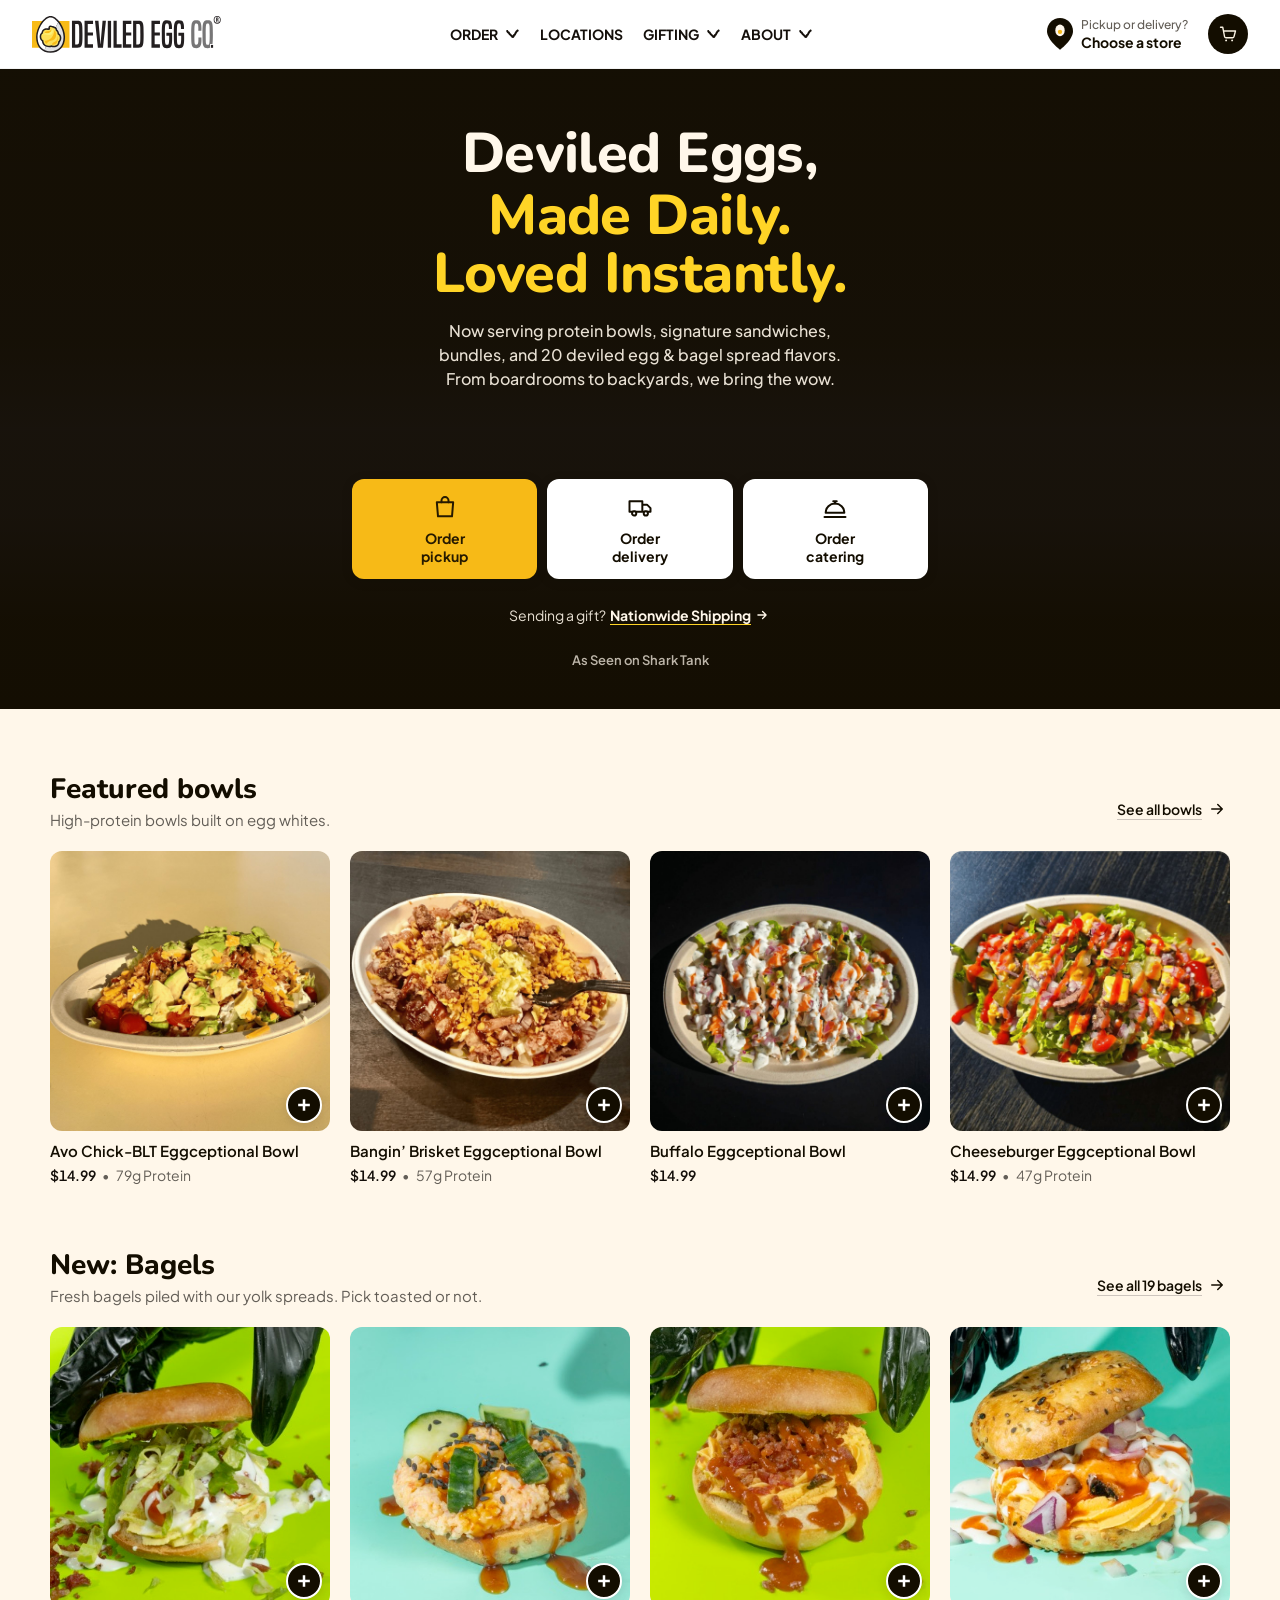
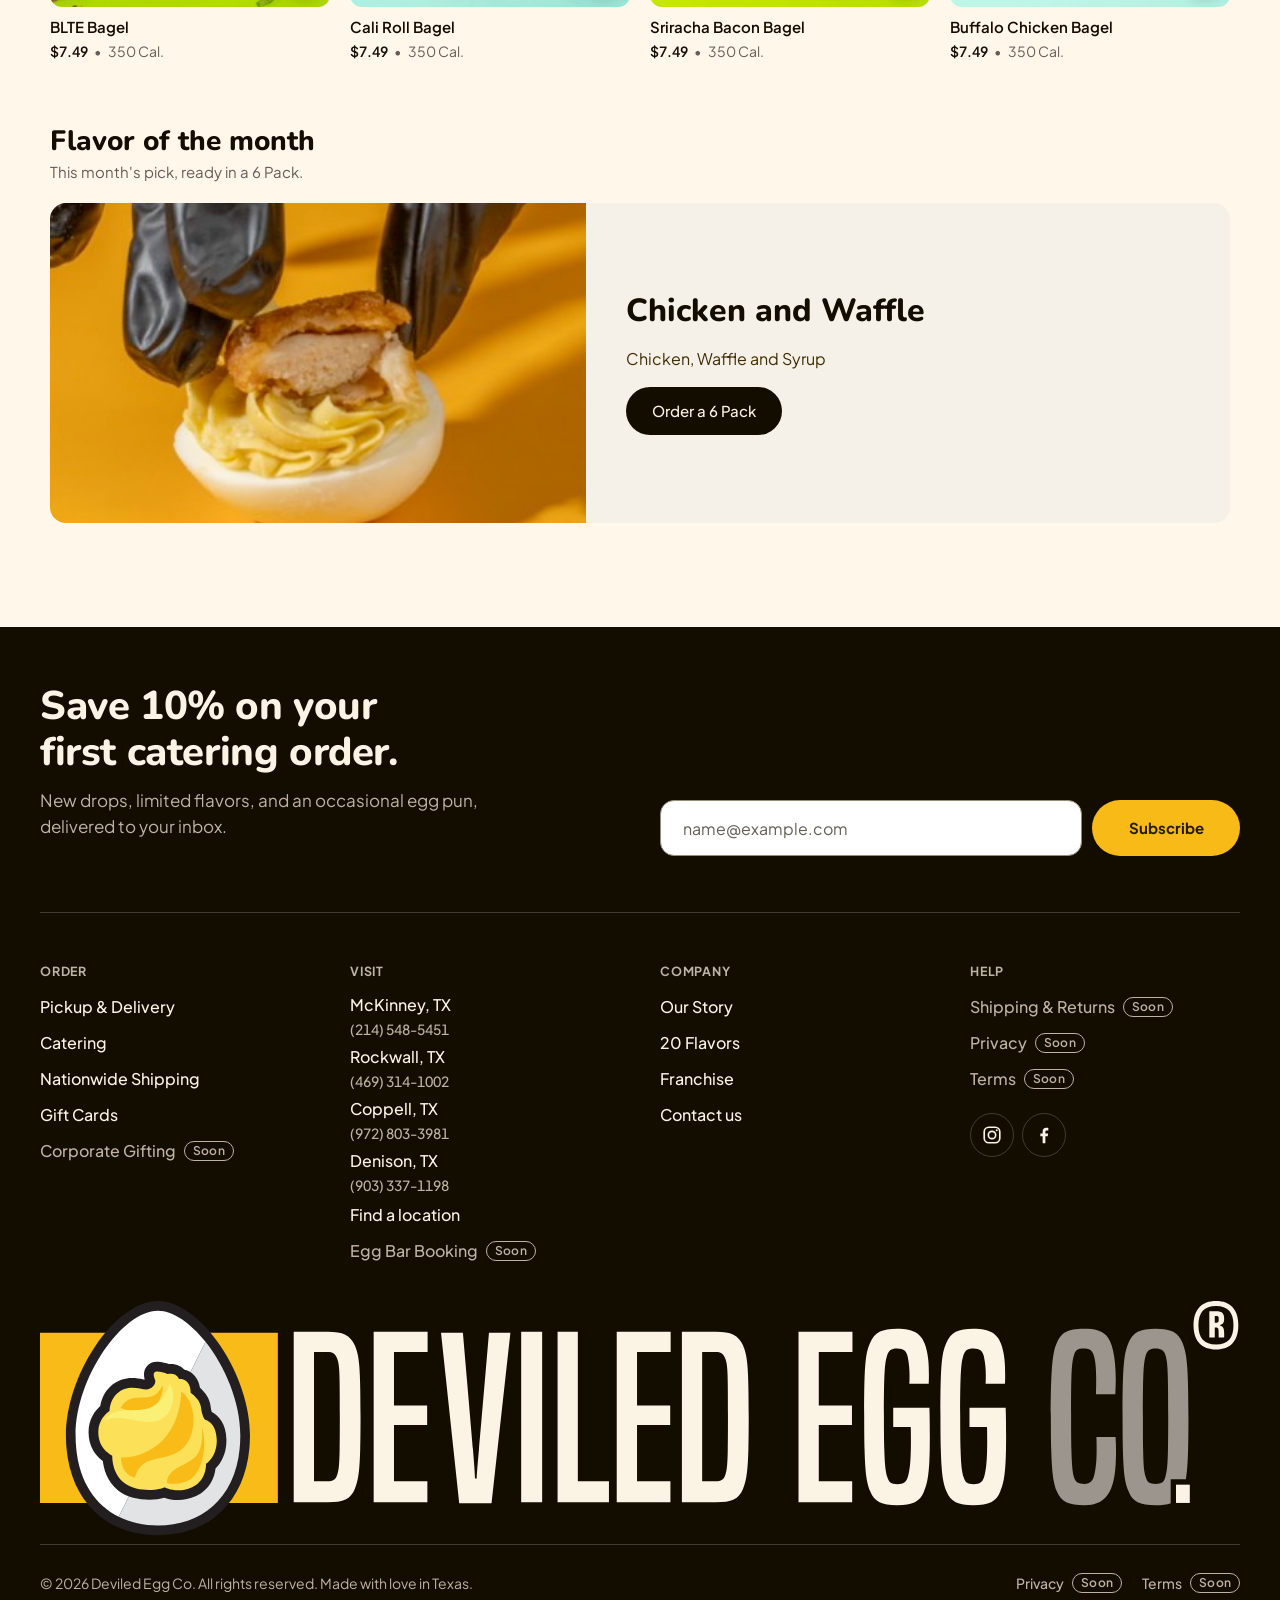
==== commit fff154ba: "New info pages, About page rebuild, scroll-driven mission and values, hero video and 3D badge - Cont" ====
--- a/index.html
+++ b/index.html
@@ -44,16 +44,16 @@
         <div class="nav-group">
           <button class="nav-link nav-group-btn" type="button" aria-expanded="false" aria-controls="nav-menu-gifting">Gifting<svg class="nav-chevron" width="20" height="20" viewBox="0 0 20 20" fill="none" aria-hidden="true"><path d="M3.0873 7.10615C2.62592 6.59261 2.66821 5.80228 3.18174 5.3409C3.69528 4.87952 4.4856 4.9218 4.94698 5.43534L4.01714 6.27074L3.0873 7.10615ZM4.08398 6.34513L5.01382 5.50973C5.13916 5.64924 5.2315 5.81516 5.284 5.9952L4.08398 6.34513ZM4.25034 6.91565L3.31809 7.74836C3.19397 7.6094 3.10248 7.44445 3.05032 7.26558L4.25034 6.91565ZM4.68599 7.40337L5.61824 6.57066C5.64194 6.59719 5.6645 6.62473 5.68585 6.65318L4.68599 7.40337ZM5.0778 7.92558L4.63622 9.09498C4.41409 9.0111 4.22044 8.86569 4.07794 8.67577L5.0778 7.92558ZM5.773 8.18809L6.21458 7.01868C6.37911 7.08081 6.52867 7.17695 6.6535 7.30083L5.773 8.18809ZM6.2349 8.64647L7.1154 7.75921C7.25372 7.89648 7.35804 8.06419 7.42001 8.24895L6.2349 8.64647ZM6.45916 9.31507L5.62595 10.2469C5.46429 10.1023 5.34302 9.91819 5.27405 9.71258L6.45916 9.31507ZM6.94656 9.7509L7.77977 8.8191C7.90123 8.92771 8.00029 9.05902 8.07137 9.20564L6.94656 9.7509ZM7.24429 10.3651L6.34885 11.2372C6.25536 11.1413 6.17792 11.0309 6.11948 10.9103L7.24429 10.3651ZM7.69976 10.8327L7.0925 11.9253C6.98623 11.8662 6.88915 11.792 6.80432 11.7049L7.69976 10.8327ZM8.29333 11.1626L8.90059 10.07C9.01995 10.1364 9.12763 10.2218 9.21936 10.323L8.29333 11.1626ZM8.73022 11.6445L7.82381 12.5052C7.81719 12.4983 7.81065 12.4912 7.8042 12.4841L8.73022 11.6445ZM9.17741 12.1154L8.5291 13.1841C8.43421 13.1265 8.34742 13.0566 8.271 12.9761L9.17741 12.1154ZM9.75738 12.4672L10.4057 11.3985C10.6366 11.5385 10.816 11.7497 10.9169 12.0002L9.75738 12.4672ZM10.0142 13.105L9.08149 13.9371C8.98537 13.8294 8.90865 13.7058 8.85471 13.5719L10.0142 13.105ZM10.4523 13.596L10.1124 14.7989C9.88357 14.7342 9.67792 14.6056 9.5196 14.4282L10.4523 13.596ZM11.1127 13.7826L12.0646 14.5928C11.7478 14.965 11.2431 15.1184 10.7728 14.9855L11.1127 13.7826ZM11.3318 13.5252L10.3799 12.715C10.4094 12.6804 10.4406 12.6475 10.4737 12.6163L11.3318 13.5252ZM11.8226 13.0618L12.962 13.5758C12.8949 13.7245 12.7994 13.8586 12.6808 13.9706L11.8226 13.0618ZM12.092 12.4647L10.9526 11.9506C10.9895 11.8688 11.0351 11.7912 11.0887 11.7192L12.092 12.4647ZM12.4807 11.9416L13.7182 12.1177C13.6889 12.324 13.6084 12.5198 13.4841 12.6871L12.4807 11.9416ZM12.5817 11.2323L11.3441 11.0562C11.4126 10.5751 11.7537 10.1773 12.2186 10.0362L12.5817 11.2323ZM13.3953 10.9854L14.5327 11.5038C14.3838 11.8304 14.1017 12.0773 13.7583 12.1815L13.3953 10.9854ZM13.6678 10.3875L12.5304 9.86904C12.5394 9.84915 12.549 9.82951 12.5591 9.81013L13.6678 10.3875ZM13.9695 9.80815L12.8608 9.23081C12.8732 9.20686 12.8865 9.18332 12.9005 9.16023L13.9695 9.80815ZM14.3064 9.25218L15.518 9.55991C15.4875 9.67973 15.4395 9.79438 15.3754 9.9001L14.3064 9.25218ZM14.4761 8.58441L13.2645 8.27668C13.3166 8.07174 13.4198 7.88335 13.5644 7.72915L14.4761 8.58441ZM14.9272 8.10354L15.9655 8.79958C15.9276 8.85601 15.8853 8.90926 15.8388 8.9588L14.9272 8.10354ZM15.2893 7.56346L14.251 6.8674L14.2541 6.86278L15.2893 7.56346ZM15.6539 7.02479L14.6187 6.32411L14.6189 6.32381L15.6539 7.02479ZM16.0235 6.47905L14.9886 5.77807C15.093 5.62393 15.2305 5.49505 15.3911 5.40085L16.0235 6.47905ZM16.6011 6.14023L17.2627 7.20079C17.2531 7.2068 17.2434 7.21269 17.2336 7.21843L16.6011 6.14023ZM17.1023 5.82758L18.035 4.99531C18.2805 5.27039 18.392 5.63981 18.3397 6.00477C18.2875 6.36973 18.0767 6.693 17.7639 6.88814L17.1023 5.82758ZM16.0674 6.54516C15.6077 6.03007 15.6526 5.23989 16.1677 4.78024C16.6828 4.3206 17.473 4.36554 17.9326 4.88062L17 5.71289L16.0674 6.54516ZM4.01714 6.27074L4.94698 5.43534L5.01382 5.50973L4.08398 6.34513L3.15414 7.18053L3.0873 7.10615L4.01714 6.27074ZM4.08398 6.34513L5.284 5.9952L5.45036 6.56572L4.25034 6.91565L3.05032 7.26558L2.88396 6.69506L4.08398 6.34513ZM4.25034 6.91565L5.18259 6.08294L5.61824 6.57066L4.68599 7.40337L3.75374 8.23609L3.31809 7.74836L4.25034 6.91565ZM4.68599 7.40337L5.68585 6.65318L6.07765 7.17539L5.0778 7.92558L4.07794 8.67577L3.68613 8.15356L4.68599 7.40337ZM5.0778 7.92558L5.51937 6.75617L6.21458 7.01868L5.773 8.18809L5.33143 9.3575L4.63622 9.09498L5.0778 7.92558ZM5.773 8.18809L6.6535 7.30083L7.1154 7.75921L6.2349 8.64647L5.3544 9.53372L4.8925 9.07534L5.773 8.18809ZM6.2349 8.64647L7.42001 8.24895L7.64427 8.91756L6.45916 9.31507L5.27405 9.71258L5.04979 9.04398L6.2349 8.64647ZM6.45916 9.31507L7.29238 8.38327L7.77977 8.8191L6.94656 9.7509L6.11335 10.6827L5.62595 10.2469L6.45916 9.31507ZM6.94656 9.7509L8.07137 9.20564L8.36909 9.81982L7.24429 10.3651L6.11948 10.9103L5.82175 10.2962L6.94656 9.7509ZM7.24429 10.3651L8.13973 9.4929L8.59521 9.96053L7.69976 10.8327L6.80432 11.7049L6.34885 11.2372L7.24429 10.3651ZM7.69976 10.8327L8.30702 9.74012L8.90059 10.07L8.29333 11.1626L7.68607 12.2552L7.0925 11.9253L7.69976 10.8327ZM8.29333 11.1626L9.21936 10.323L9.65625 10.8048L8.73022 11.6445L7.8042 12.4841L7.36731 12.0022L8.29333 11.1626ZM8.73022 11.6445L9.63664 10.7837L10.0838 11.2546L9.17741 12.1154L8.271 12.9761L7.82381 12.5052L8.73022 11.6445ZM9.17741 12.1154L9.82573 11.0466L10.4057 11.3985L9.75738 12.4672L9.10906 13.5359L8.5291 13.1841L9.17741 12.1154ZM9.75738 12.4672L10.9169 12.0002L11.1737 12.638L10.0142 13.105L8.85471 13.5719L8.59787 12.9341L9.75738 12.4672ZM10.0142 13.105L10.9469 12.2728L11.3851 12.7638L10.4523 13.596L9.5196 14.4282L9.08149 13.9371L10.0142 13.105ZM10.4523 13.596L10.7922 12.3931L11.4526 12.5797L11.1127 13.7826L10.7728 14.9855L10.1124 14.7989L10.4523 13.596ZM11.1127 13.7826L10.1608 12.9724L10.3799 12.715L11.3318 13.5252L12.2837 14.3354L12.0646 14.5928L11.1127 13.7826ZM11.3318 13.5252L10.4737 12.6163L10.9645 12.1529L11.8226 13.0618L12.6808 13.9706L12.19 14.4341L11.3318 13.5252ZM11.8226 13.0618L10.6832 12.5477L10.9526 11.9506L12.092 12.4647L13.2314 12.9787L12.962 13.5758L11.8226 13.0618ZM12.092 12.4647L11.0887 11.7192L11.4774 11.1961L12.4807 11.9416L13.4841 12.6871L13.0954 13.2102L12.092 12.4647ZM12.4807 11.9416L11.2432 11.7654L11.3441 11.0562L12.5817 11.2323L13.8192 11.4085L13.7182 12.1177L12.4807 11.9416ZM12.5817 11.2323L12.2186 10.0362L13.0322 9.78927L13.3953 10.9854L13.7583 12.1815L12.9447 12.4284L12.5817 11.2323ZM13.3953 10.9854L12.2578 10.467L12.5304 9.86904L13.6678 10.3875L14.8052 10.9059L14.5327 11.5038L13.3953 10.9854ZM13.6678 10.3875L12.5591 9.81013L12.8608 9.23081L13.9695 9.80815L15.0781 10.3855L14.7765 10.9648L13.6678 10.3875ZM13.9695 9.80815L12.9005 9.16023L13.2375 8.60426L14.3064 9.25218L15.3754 9.9001L15.0384 10.4561L13.9695 9.80815ZM14.3064 9.25218L13.0949 8.94445L13.2645 8.27668L14.4761 8.58441L15.6876 8.89214L15.518 9.55991L14.3064 9.25218ZM14.4761 8.58441L13.5644 7.72915L14.0156 7.24827L14.9272 8.10354L15.8388 8.9588L15.3877 9.43967L14.4761 8.58441ZM14.9272 8.10354L13.8889 7.40749L14.251 6.86741L15.2893 7.56346L16.3275 8.25951L15.9655 8.79958L14.9272 8.10354ZM15.2893 7.56346L14.2541 6.86278L14.6187 6.32411L15.6539 7.02479L16.689 7.72547L16.3244 8.26414L15.2893 7.56346ZM15.6539 7.02479L14.6189 6.32381L14.9886 5.77807L16.0235 6.47905L17.0585 7.18004L16.6888 7.72578L15.6539 7.02479ZM16.0235 6.47905L15.3911 5.40085L15.9687 5.06203L16.6011 6.14023L17.2336 7.21843L16.656 7.55726L16.0235 6.47905ZM16.6011 6.14023L15.9396 5.07967L16.4407 4.76702L17.1023 5.82758L17.7639 6.88814L17.2627 7.20079L16.6011 6.14023ZM17.1023 5.82758L16.1697 6.65985L16.0674 6.54516L17 5.71289L17.9326 4.88062L18.035 4.99531L17.1023 5.82758Z" fill="currentColor"/></svg></button>
           <div class="nav-menu" id="nav-menu-gifting" hidden>
-          <a class="nav-menu-link" href="#">Gift Cards</a>
+          <a class="nav-menu-link" href="#gift-cards" data-view="gift-cards">Gift Cards</a>
           <a class="nav-menu-link" href="#">Corporate Gifting</a>
           </div>
         </div>
         <div class="nav-group">
           <button class="nav-link nav-group-btn" type="button" aria-expanded="false" aria-controls="nav-menu-about">About<svg class="nav-chevron" width="20" height="20" viewBox="0 0 20 20" fill="none" aria-hidden="true"><path d="M3.0873 7.10615C2.62592 6.59261 2.66821 5.80228 3.18174 5.3409C3.69528 4.87952 4.4856 4.9218 4.94698 5.43534L4.01714 6.27074L3.0873 7.10615ZM4.08398 6.34513L5.01382 5.50973C5.13916 5.64924 5.2315 5.81516 5.284 5.9952L4.08398 6.34513ZM4.25034 6.91565L3.31809 7.74836C3.19397 7.6094 3.10248 7.44445 3.05032 7.26558L4.25034 6.91565ZM4.68599 7.40337L5.61824 6.57066C5.64194 6.59719 5.6645 6.62473 5.68585 6.65318L4.68599 7.40337ZM5.0778 7.92558L4.63622 9.09498C4.41409 9.0111 4.22044 8.86569 4.07794 8.67577L5.0778 7.92558ZM5.773 8.18809L6.21458 7.01868C6.37911 7.08081 6.52867 7.17695 6.6535 7.30083L5.773 8.18809ZM6.2349 8.64647L7.1154 7.75921C7.25372 7.89648 7.35804 8.06419 7.42001 8.24895L6.2349 8.64647ZM6.45916 9.31507L5.62595 10.2469C5.46429 10.1023 5.34302 9.91819 5.27405 9.71258L6.45916 9.31507ZM6.94656 9.7509L7.77977 8.8191C7.90123 8.92771 8.00029 9.05902 8.07137 9.20564L6.94656 9.7509ZM7.24429 10.3651L6.34885 11.2372C6.25536 11.1413 6.17792 11.0309 6.11948 10.9103L7.24429 10.3651ZM7.69976 10.8327L7.0925 11.9253C6.98623 11.8662 6.88915 11.792 6.80432 11.7049L7.69976 10.8327ZM8.29333 11.1626L8.90059 10.07C9.01995 10.1364 9.12763 10.2218 9.21936 10.323L8.29333 11.1626ZM8.73022 11.6445L7.82381 12.5052C7.81719 12.4983 7.81065 12.4912 7.8042 12.4841L8.73022 11.6445ZM9.17741 12.1154L8.5291 13.1841C8.43421 13.1265 8.34742 13.0566 8.271 12.9761L9.17741 12.1154ZM9.75738 12.4672L10.4057 11.3985C10.6366 11.5385 10.816 11.7497 10.9169 12.0002L9.75738 12.4672ZM10.0142 13.105L9.08149 13.9371C8.98537 13.8294 8.90865 13.7058 8.85471 13.5719L10.0142 13.105ZM10.4523 13.596L10.1124 14.7989C9.88357 14.7342 9.67792 14.6056 9.5196 14.4282L10.4523 13.596ZM11.1127 13.7826L12.0646 14.5928C11.7478 14.965 11.2431 15.1184 10.7728 14.9855L11.1127 13.7826ZM11.3318 13.5252L10.3799 12.715C10.4094 12.6804 10.4406 12.6475 10.4737 12.6163L11.3318 13.5252ZM11.8226 13.0618L12.962 13.5758C12.8949 13.7245 12.7994 13.8586 12.6808 13.9706L11.8226 13.0618ZM12.092 12.4647L10.9526 11.9506C10.9895 11.8688 11.0351 11.7912 11.0887 11.7192L12.092 12.4647ZM12.4807 11.9416L13.7182 12.1177C13.6889 12.324 13.6084 12.5198 13.4841 12.6871L12.4807 11.9416ZM12.5817 11.2323L11.3441 11.0562C11.4126 10.5751 11.7537 10.1773 12.2186 10.0362L12.5817 11.2323ZM13.3953 10.9854L14.5327 11.5038C14.3838 11.8304 14.1017 12.0773 13.7583 12.1815L13.3953 10.9854ZM13.6678 10.3875L12.5304 9.86904C12.5394 9.84915 12.549 9.82951 12.5591 9.81013L13.6678 10.3875ZM13.9695 9.80815L12.8608 9.23081C12.8732 9.20686 12.8865 9.18332 12.9005 9.16023L13.9695 9.80815ZM14.3064 9.25218L15.518 9.55991C15.4875 9.67973 15.4395 9.79438 15.3754 9.9001L14.3064 9.25218ZM14.4761 8.58441L13.2645 8.27668C13.3166 8.07174 13.4198 7.88335 13.5644 7.72915L14.4761 8.58441ZM14.9272 8.10354L15.9655 8.79958C15.9276 8.85601 15.8853 8.90926 15.8388 8.9588L14.9272 8.10354ZM15.2893 7.56346L14.251 6.8674L14.2541 6.86278L15.2893 7.56346ZM15.6539 7.02479L14.6187 6.32411L14.6189 6.32381L15.6539 7.02479ZM16.0235 6.47905L14.9886 5.77807C15.093 5.62393 15.2305 5.49505 15.3911 5.40085L16.0235 6.47905ZM16.6011 6.14023L17.2627 7.20079C17.2531 7.2068 17.2434 7.21269 17.2336 7.21843L16.6011 6.14023ZM17.1023 5.82758L18.035 4.99531C18.2805 5.27039 18.392 5.63981 18.3397 6.00477C18.2875 6.36973 18.0767 6.693 17.7639 6.88814L17.1023 5.82758ZM16.0674 6.54516C15.6077 6.03007 15.6526 5.23989 16.1677 4.78024C16.6828 4.3206 17.473 4.36554 17.9326 4.88062L17 5.71289L16.0674 6.54516ZM4.01714 6.27074L4.94698 5.43534L5.01382 5.50973L4.08398 6.34513L3.15414 7.18053L3.0873 7.10615L4.01714 6.27074ZM4.08398 6.34513L5.284 5.9952L5.45036 6.56572L4.25034 6.91565L3.05032 7.26558L2.88396 6.69506L4.08398 6.34513ZM4.25034 6.91565L5.18259 6.08294L5.61824 6.57066L4.68599 7.40337L3.75374 8.23609L3.31809 7.74836L4.25034 6.91565ZM4.68599 7.40337L5.68585 6.65318L6.07765 7.17539L5.0778 7.92558L4.07794 8.67577L3.68613 8.15356L4.68599 7.40337ZM5.0778 7.92558L5.51937 6.75617L6.21458 7.01868L5.773 8.18809L5.33143 9.3575L4.63622 9.09498L5.0778 7.92558ZM5.773 8.18809L6.6535 7.30083L7.1154 7.75921L6.2349 8.64647L5.3544 9.53372L4.8925 9.07534L5.773 8.18809ZM6.2349 8.64647L7.42001 8.24895L7.64427 8.91756L6.45916 9.31507L5.27405 9.71258L5.04979 9.04398L6.2349 8.64647ZM6.45916 9.31507L7.29238 8.38327L7.77977 8.8191L6.94656 9.7509L6.11335 10.6827L5.62595 10.2469L6.45916 9.31507ZM6.94656 9.7509L8.07137 9.20564L8.36909 9.81982L7.24429 10.3651L6.11948 10.9103L5.82175 10.2962L6.94656 9.7509ZM7.24429 10.3651L8.13973 9.4929L8.59521 9.96053L7.69976 10.8327L6.80432 11.7049L6.34885 11.2372L7.24429 10.3651ZM7.69976 10.8327L8.30702 9.74012L8.90059 10.07L8.29333 11.1626L7.68607 12.2552L7.0925 11.9253L7.69976 10.8327ZM8.29333 11.1626L9.21936 10.323L9.65625 10.8048L8.73022 11.6445L7.8042 12.4841L7.36731 12.0022L8.29333 11.1626ZM8.73022 11.6445L9.63664 10.7837L10.0838 11.2546L9.17741 12.1154L8.271 12.9761L7.82381 12.5052L8.73022 11.6445ZM9.17741 12.1154L9.82573 11.0466L10.4057 11.3985L9.75738 12.4672L9.10906 13.5359L8.5291 13.1841L9.17741 12.1154ZM9.75738 12.4672L10.9169 12.0002L11.1737 12.638L10.0142 13.105L8.85471 13.5719L8.59787 12.9341L9.75738 12.4672ZM10.0142 13.105L10.9469 12.2728L11.3851 12.7638L10.4523 13.596L9.5196 14.4282L9.08149 13.9371L10.0142 13.105ZM10.4523 13.596L10.7922 12.3931L11.4526 12.5797L11.1127 13.7826L10.7728 14.9855L10.1124 14.7989L10.4523 13.596ZM11.1127 13.7826L10.1608 12.9724L10.3799 12.715L11.3318 13.5252L12.2837 14.3354L12.0646 14.5928L11.1127 13.7826ZM11.3318 13.5252L10.4737 12.6163L10.9645 12.1529L11.8226 13.0618L12.6808 13.9706L12.19 14.4341L11.3318 13.5252ZM11.8226 13.0618L10.6832 12.5477L10.9526 11.9506L12.092 12.4647L13.2314 12.9787L12.962 13.5758L11.8226 13.0618ZM12.092 12.4647L11.0887 11.7192L11.4774 11.1961L12.4807 11.9416L13.4841 12.6871L13.0954 13.2102L12.092 12.4647ZM12.4807 11.9416L11.2432 11.7654L11.3441 11.0562L12.5817 11.2323L13.8192 11.4085L13.7182 12.1177L12.4807 11.9416ZM12.5817 11.2323L12.2186 10.0362L13.0322 9.78927L13.3953 10.9854L13.7583 12.1815L12.9447 12.4284L12.5817 11.2323ZM13.3953 10.9854L12.2578 10.467L12.5304 9.86904L13.6678 10.3875L14.8052 10.9059L14.5327 11.5038L13.3953 10.9854ZM13.6678 10.3875L12.5591 9.81013L12.8608 9.23081L13.9695 9.80815L15.0781 10.3855L14.7765 10.9648L13.6678 10.3875ZM13.9695 9.80815L12.9005 9.16023L13.2375 8.60426L14.3064 9.25218L15.3754 9.9001L15.0384 10.4561L13.9695 9.80815ZM14.3064 9.25218L13.0949 8.94445L13.2645 8.27668L14.4761 8.58441L15.6876 8.89214L15.518 9.55991L14.3064 9.25218ZM14.4761 8.58441L13.5644 7.72915L14.0156 7.24827L14.9272 8.10354L15.8388 8.9588L15.3877 9.43967L14.4761 8.58441ZM14.9272 8.10354L13.8889 7.40749L14.251 6.86741L15.2893 7.56346L16.3275 8.25951L15.9655 8.79958L14.9272 8.10354ZM15.2893 7.56346L14.2541 6.86278L14.6187 6.32411L15.6539 7.02479L16.689 7.72547L16.3244 8.26414L15.2893 7.56346ZM15.6539 7.02479L14.6189 6.32381L14.9886 5.77807L16.0235 6.47905L17.0585 7.18004L16.6888 7.72578L15.6539 7.02479ZM16.0235 6.47905L15.3911 5.40085L15.9687 5.06203L16.6011 6.14023L17.2336 7.21843L16.656 7.55726L16.0235 6.47905ZM16.6011 6.14023L15.9396 5.07967L16.4407 4.76702L17.1023 5.82758L17.7639 6.88814L17.2627 7.20079L16.6011 6.14023ZM17.1023 5.82758L16.1697 6.65985L16.0674 6.54516L17 5.71289L17.9326 4.88062L18.035 4.99531L17.1023 5.82758Z" fill="currentColor"/></svg></button>
           <div class="nav-menu" id="nav-menu-about" hidden>
-          <a class="nav-menu-link" href="#">About</a>
-          <a class="nav-menu-link" href="#">Franchise</a>
-          <a class="nav-menu-link" href="#">Contact</a>
+          <a class="nav-menu-link" href="#about" data-view="about">About</a>
+          <a class="nav-menu-link" href="#franchise" data-view="franchise">Franchise</a>
+          <a class="nav-menu-link" href="#contact" data-view="contact">Contact</a>
           </div>
         </div>
       </div>
@@ -227,7 +227,7 @@
         <a class="store-back" id="store-back" href="#location-picker" hidden>← All locations</a>
         <h1 class="store-name">McKinney, TX</h1>
         <p class="store-address">111 W Virginia St, McKinney, TX 75069</p>
-        <button class="pill-btn dark store-info-btn" type="button">Store info</button>
+        <button class="pill-btn dark sm store-info-btn" type="button">Store info</button>
       </div>
       <div class="sidebar-divider"></div>
       <div class="sidebar-menu-head">
@@ -665,6 +665,338 @@
 
     </div>
   </div>
+</main>
+
+<main id="view-contact" class="view page-view ip-view" hidden>
+  <header class="ip-head is-plain">
+    <div class="ip-head-copy">
+      <h1>Contact us</h1>
+      <p class="ip-lede">Your input matters to us. If you have a question, feedback or a concern, get in touch. We're here and ready to help.</p>
+      <p class="ip-lede-sub">Prefer email? <a href="mailto:info@deviledeggco.com">info@deviledeggco.com</a></p>
+    </div>
+  </header>
+  <div class="ip-two">
+    <section class="ip-card" aria-labelledby="ct-form-title">
+      <h2 id="ct-form-title">Have a question?</h2>
+      <p class="ip-card-sub">Use the form and we'll reply by email.</p>
+      <form class="info-form" id="contact-form" novalidate>
+        <label class="field-group" for="ct-name"><span>Full name <span class="muted">(Required)</span></span>
+          <input type="text" id="ct-name" name="name" autocomplete="name" maxlength="80" required></label>
+        <label class="field-group" for="ct-email"><span>Email <span class="muted">(Required)</span></span>
+          <input type="email" id="ct-email" name="email" autocomplete="email" inputmode="email" maxlength="120" required placeholder="name@example.com"></label>
+        <label class="field-group" for="ct-title"><span>Message title</span>
+          <input type="text" id="ct-title" name="title" maxlength="100"></label>
+        <label class="field-group" for="ct-message"><span>Your message <span class="muted">(Required)</span></span>
+          <textarea id="ct-message" name="message" rows="5" maxlength="1200" required></textarea></label>
+        <button class="pill-btn dark full" type="submit">Send message</button>
+        <p class="page-success" role="status" hidden></p>
+      </form>
+    </section>
+    <section aria-labelledby="ct-stores">
+      <h2 id="ct-stores">Our Texas stores</h2>
+      <ul class="ip-stores">
+          <li class="ip-store">
+            <img src="assets/catering/store-mckinney.jpg" alt="" width="640" height="400" loading="lazy" decoding="async">
+            <div class="ip-store-body">
+              <h3>McKinney, TX</h3>
+              <p class="ip-store-area">Historic Downtown on the Square</p>
+              <p>111 W Virginia St<br>McKinney, TX 75069</p>
+              <p><a class="ip-tel" href="tel:+12145485451">(214) 548-5451</a></p>
+              <p class="ip-store-links"><a href="#store/mckinney" data-store="mckinney">Store page</a><a href="https://www.google.com/maps/search/?api=1&amp;query=111%20W%20Virginia%20St%2C%20McKinney%2C%20TX%2075069" target="_blank" rel="noopener">Get directions</a></p>
+            </div>
+          </li>
+          <li class="ip-store">
+            <img src="assets/catering/store-rockwall.jpg" alt="" width="640" height="400" loading="lazy" decoding="async">
+            <div class="ip-store-body">
+              <h3>Rockwall, TX</h3>
+              <p class="ip-store-area">At The Harbor</p>
+              <p>2065 Summer Lee Drive<br>Rockwall, TX 75032</p>
+              <p><a class="ip-tel" href="tel:+14693141002">(469) 314-1002</a></p>
+              <p class="ip-store-links"><a href="#store/rockwall" data-store="rockwall">Store page</a><a href="https://www.google.com/maps/search/?api=1&amp;query=2065%20Summer%20Lee%20Drive%2C%20Rockwall%2C%20TX%2075032" target="_blank" rel="noopener">Get directions</a></p>
+            </div>
+          </li>
+          <li class="ip-store">
+            <img src="assets/catering/store-coppell.jpg" alt="" width="640" height="400" loading="lazy" decoding="async">
+            <div class="ip-store-body">
+              <h3>Coppell, TX</h3>
+              <p class="ip-store-area">The Sound</p>
+              <p>3001 Olympus Blvd, Suite 100<br>Coppell, TX 75019</p>
+              <p><a class="ip-tel" href="tel:+19728033981">(972) 803-3981</a></p>
+              <p class="ip-store-links"><a href="#store/coppell" data-store="coppell">Store page</a><a href="https://www.google.com/maps/search/?api=1&amp;query=3001%20Olympus%20Blvd%2C%20Suite%20100%2C%20Coppell%2C%20TX%2075019" target="_blank" rel="noopener">Get directions</a></p>
+            </div>
+          </li>
+          <li class="ip-store">
+            <img src="assets/catering/store-denison.jpg" alt="" width="640" height="400" loading="lazy" decoding="async">
+            <div class="ip-store-body">
+              <h3>Denison, TX</h3>
+              <p class="ip-store-area">Historic Downtown</p>
+              <p>231 W Main St<br>Denison, TX 75020</p>
+              <p><a class="ip-tel" href="tel:+19033371198">(903) 337-1198</a></p>
+              <p class="ip-store-links"><a href="#store/denison" data-store="denison">Store page</a><a href="https://www.google.com/maps/search/?api=1&amp;query=231%20W%20Main%20St%2C%20Denison%2C%20TX%2075020" target="_blank" rel="noopener">Get directions</a></p>
+            </div>
+          </li>
+      </ul>
+    </section>
+  </div>
+</main>
+
+<main id="view-flavors" class="view page-view ip-view" hidden>
+  <header class="ip-head is-plain">
+    <div class="ip-head-copy">
+      <h1>Meet the flavors.</h1>
+      <p class="ip-lede">Sweet, savory, spicy and everything in between, made fresh daily. Tap any flavor to watch it and see what's on it, then order online or grab them at a store.</p>
+      <div class="ip-actions">
+        <button class="pill-btn primary" type="button" data-open-where>Order online</button>
+        <a class="pill-btn outline" href="#location-picker" data-view="location-picker">Find a store</a>
+      </div>
+    </div>
+  </header>
+  <ul class="sampler-grid fl-grid" id="flavors-grid" aria-label="Flavors"></ul>
+  <section class="ip-cta" aria-labelledby="fl-cta-title">
+    <h2 id="fl-cta-title">Can't pick just one? Try them all.</h2>
+    <p>Build your own box, grab a sampler platter, or start with a 2-pack. However you mix it, there's a flavor for everyone.</p>
+    <div class="ip-actions">
+      <button class="pill-btn primary" type="button" data-open-where>Order online</button>
+      <a class="pill-btn outline" href="#location-picker" data-view="location-picker">Find a store</a>
+    </div>
+  </section>
+</main>
+
+<main id="view-gift-cards" class="view page-view ip-view" hidden>
+  <header class="ip-head">
+    <div class="ip-head-copy">
+      <h1>Give a gift card.</h1>
+      <p class="ip-lede">A DECO Gift Card for the person who has everything but a flavor they haven't tried yet. Send it by email on the day you choose, or print it at home. From $10 to $250.</p>
+    </div>
+    <div class="ip-media"><img src="assets/pages/gift-cards-hero.webp" alt="DECO gift cards with a gift box of deviled eggs" width="1000" height="1002" decoding="async"></div>
+  </header>
+  <div class="gc-build">
+    <form class="info-form gc-form" id="gift-form" novalidate>
+      <fieldset class="gc-field">
+        <legend>Amount</legend>
+        <div class="segmented gc-amounts" id="gc-amounts" role="radiogroup" aria-label="Gift card amount">
+          <button class="chip" type="button" role="radio" aria-checked="false" data-amount="10">$10</button>
+          <button class="chip" type="button" role="radio" aria-checked="false" data-amount="20">$20</button>
+          <button class="chip" type="button" role="radio" aria-checked="false" data-amount="25">$25</button>
+          <button class="chip active" type="button" role="radio" aria-checked="true" data-amount="50">$50</button>
+          <button class="chip" type="button" role="radio" aria-checked="false" data-amount="75">$75</button>
+          <button class="chip" type="button" role="radio" aria-checked="false" data-amount="100">$100</button>
+          <button class="chip" type="button" role="radio" aria-checked="false" data-amount="250">$250</button>
+        </div>
+      </fieldset>
+      <fieldset class="gc-field">
+        <legend>How should it arrive?</legend>
+        <div class="gc-delivery">
+          <div class="radio-choice selected"><label class="radio-choice-row"><input class="radio-choice-input" type="radio" name="gc-delivery" value="email" checked><span class="radio-choice-text"><span class="radio-choice-name">Email</span><span class="radio-choice-note">Sent to them on the day you pick</span></span><span class="radio-choice-ind" aria-hidden="true"></span></label></div>
+          <div class="radio-choice"><label class="radio-choice-row"><input class="radio-choice-input" type="radio" name="gc-delivery" value="print"><span class="radio-choice-text"><span class="radio-choice-name">Print at home</span><span class="radio-choice-note">Yours to print and hand over</span></span><span class="radio-choice-ind" aria-hidden="true"></span></label></div>
+        </div>
+      </fieldset>
+      <fieldset class="gc-field gc-fields">
+        <legend>Who is it for?</legend>
+        <label class="field-group" for="gc-to"><span>Recipient name <span class="muted">(Required)</span></span><input type="text" id="gc-to" name="to" maxlength="60" autocomplete="off" required></label>
+        <label class="field-group" for="gc-to-email" id="gc-email-wrap"><span>Recipient email <span class="muted">(Required)</span></span><input type="email" id="gc-to-email" name="toEmail" inputmode="email" maxlength="120" autocomplete="off" required placeholder="name@example.com"></label>
+        <label class="field-group" for="gc-date" id="gc-date-wrap"><span>Send on</span><input type="date" id="gc-date" name="date"></label>
+      </fieldset>
+      <fieldset class="gc-field gc-fields">
+        <legend>From you</legend>
+        <label class="field-group" for="gc-from"><span>Your name <span class="muted">(Required)</span></span><input type="text" id="gc-from" name="from" maxlength="60" autocomplete="name" required></label>
+        <label class="field-group" for="gc-msg"><span>Message <span class="muted">(Optional)</span></span><textarea id="gc-msg" name="message" rows="3" maxlength="200" placeholder="Happy birthday! Order the Chicken and Waffle."></textarea></label>
+      </fieldset>
+      <p class="field-error" role="alert" hidden></p>
+    </form>
+    <aside class="gc-preview" aria-label="Gift card preview">
+      <div class="gc-card">
+        <img src="assets/pages/gift-card.webp" alt="" width="600" height="347" decoding="async">
+      </div>
+      <dl class="gc-card-lines">
+        <div class="gc-amount-line"><dt>Amount</dt><dd id="gc-card-amount">$50</dd></div>
+        <div><dt>To</dt><dd id="gc-pv-to">Recipient</dd></div>
+        <div><dt>From</dt><dd id="gc-pv-from">You</dd></div>
+        <div><dt id="gc-pv-when-label">Arrives</dt><dd id="gc-pv-when">Today, by email</dd></div>
+      </dl>
+      <p class="gc-pv-msg" id="gc-pv-msg" hidden></p>
+      <div class="gc-buy">
+        <button class="pill-btn dark full" type="submit" form="gift-form" id="gc-add">Add to bag · $50.00</button>
+        <p class="gc-added" role="status" hidden>Added to your bag. <button class="text-btn" type="button" id="gc-view-bag">View bag</button></p>
+        <p class="ip-note">Gift cards aren't taxed. They go in the bag you're ordering with, and the code is sent after you check out.</p>
+      </div>
+    </aside>
+  </div>
+</main>
+
+<main id="view-about" class="view page-view ip-view ip-view-wide" hidden>
+  <div class="ip-wrap">
+    <header class="ip-head is-copy-first">
+      <div class="ip-head-copy">
+        <h1>About us&nbsp;- <span class="ip-nowrap">The Deviled Egg Co.</span><br>Where tradition <span class="ip-keep">meets a twist.</span></h1>
+        <p class="ip-lede">Crafted with care, our deviled eggs feature high-quality ingredients, ensuring a flavorful and satisfying experience you can feel good about.</p>
+        <div class="ip-actions">
+          <button class="pill-btn primary" type="button" data-open-where>Want some? Order now!</button>
+          <a class="ip-textlink" href="#flavors" data-view="flavors">Meet the flavors<svg width="16" height="16" viewBox="0 0 24 24" fill="none" aria-hidden="true"><path d="M5 12h14M13 6l6 6-6 6" stroke="currentColor" stroke-width="2.2" stroke-linecap="round" stroke-linejoin="round"/></svg></a>
+        </div>
+      </div>
+      <div class="ip-media"><div class="ip-egg"><div class="ip-egg-video" role="img" aria-label="A deviled egg being made, from one of our flavors"><video id="ab-hero-video" muted loop playsinline disablepictureinpicture disableremoteplayback preload="metadata" poster="assets/flavors/Traditional.jpg" aria-hidden="true" tabindex="-1"></video></div><span class="ip-badge" id="ab-hero-badge" data-state="wait"><span class="ip-badge-cast" aria-hidden="true"></span><img src="assets/pages/ship-badge.webp" alt="We ship anywhere in the USA" width="360" height="360" decoding="async"><span class="ip-badge-stage" aria-hidden="true"></span></span></div></div>
+    </header>
+
+    <section class="ip-story" aria-labelledby="ab-story">
+      <h2 id="ab-story">From simple egg to culinary adventure</h2>
+      <div class="ip-prose">
+        <p>Deviled Egg Co. started with one simple idea: take the classic deviled egg everyone knows and make it unforgettable. What began as a small passion project quickly cracked into a full-blown phenomenon: food trucks, storefronts, nationwide shipping, and now thousands of fans who build, bite, and repeat our gourmet creations every day.</p>
+        <p>Today, we're constantly dreaming up new flavors, new products, and new ways to bring convenient, protein-packed, fun food to families across the country.</p>
+      </div>
+      <ol class="ip-miles" aria-label="Milestones">
+        <li><strong>Founded</strong><span>2017</span></li>
+        <li><strong>Food trucks</strong></li>
+        <li><strong>Storefronts</strong></li>
+        <li><strong>Nationwide shipping</strong></li>
+        <li><strong>Shark Tank</strong><span>2025</span></li>
+        <li><strong>Franchising</strong><span>Next</span></li>
+      </ol>
+    </section>
+  </div>
+
+  <section class="ip-band" aria-labelledby="ab-shark">
+    <div class="ip-wrap">
+      <h2 id="ab-shark">In 2025, we took our eggs to primetime on ABC's <em>Shark Tank</em>, where every Shark devoured our concept (literally).</h2>
+      <p>The excitement from the Tank helped launch our next chapter of growth, innovation, and big possibilities for the future. And soon, you'll be seeing Deviled Egg Co. in even more places: franchising opportunities are hatching in multiple states, with innovative menu additions rolling out at each new location.</p>
+    </div>
+  </section>
+
+  <div class="ip-wrap">
+    <section class="ip-split ip-founder" aria-labelledby="ab-founder">
+      <div class="ip-split-media"><img src="assets/pages/founder.webp" alt="Founder Raechel Van Buskirk with two team members, raising iced drinks" width="457" height="588" loading="lazy" decoding="async"></div>
+      <div class="ip-split-copy">
+        <h2 id="ab-founder" class="visually-hidden">Meet the founder</h2>
+        <blockquote class="ip-quote">“I wanted to turn a nostalgic comfort food into a gourmet experience that everyone can enjoy.”</blockquote>
+        <p class="ip-sign"><strong>Raechel Van Buskirk</strong>Founder</p>
+        <div class="ip-prose">
+          <p>Raechel founded Deviled Egg Co. in 2017 with a passion for hospitality, innovation, and entrepreneurship. What began as a simple idea to reinvent the humble deviled egg has grown into an innovative restaurant and franchise concept unlike anything else.</p>
+          <p>She is passionate about building memorable guest experiences while helping aspiring entrepreneurs create successful businesses through the continued growth of the Deviled Egg Co. family.</p>
+        </div>
+      </div>
+    </section>
+  </div>
+
+  <section class="ip-flavors-band" aria-labelledby="ab-food">
+    <div class="ip-wrap">
+      <div class="ip-food">
+      <div class="ip-food-head">
+        <h2 id="ab-food">Beyond eggs: a passion for flavor</h2>
+        <div class="ip-prose">
+          <p>These are not your grandma's deviled eggs. Each one of our recipes features a unique flavored yolk, fresh real toppings, and the perfect combination of creamy and crunchy for a one-of-a-kind eggsperience.</p>
+          <p>We are the first company in the world to specialize in gourmet deviled eggs. Not only do we have the most elaborate, flavorful options, but our brand is health driven. We cater to an array of dietary restrictions while maintaining a fun and eggciting image.</p>
+        </div>
+      </div>
+      </div>
+    </div>
+
+  <div class="ab-marquee" id="about-marquee" role="region" aria-roledescription="carousel" aria-label="Flavors">
+    <div class="ab-marquee-track" id="about-flavors"></div>
+  </div>
+
+    <div class="ip-wrap">
+    <div class="ip-food-more">
+      <a class="ip-textlink" href="#flavors" data-view="flavors">See all the flavors<svg width="16" height="16" viewBox="0 0 24 24" fill="none" aria-hidden="true"><path d="M5 12h14M13 6l6 6-6 6" stroke="currentColor" stroke-width="2.2" stroke-linecap="round" stroke-linejoin="round"/></svg></a>
+      <button class="ab-pause" id="ab-pause" type="button" aria-pressed="false" aria-label="Pause the flavor strip"><svg class="ab-ico-pause" width="18" height="18" viewBox="0 0 24 24" fill="none" aria-hidden="true"><path d="M8 5v14M16 5v14" stroke="currentColor" stroke-width="2.8" stroke-linecap="round"/></svg><svg class="ab-ico-play" width="18" height="18" viewBox="0 0 24 24" fill="none" aria-hidden="true"><path d="M8 5.5v13l10.5-6.5L8 5.5Z" fill="currentColor"/></svg></button>
+    </div>
+    </div>
+  </section>
+
+  <div class="ip-wrap">
+<section class="vs" id="ab-values-scroll" aria-labelledby="ab-values">
+      <div class="vs-pin">
+        <div class="vs-head">
+          <h2 id="ab-values">Our mission and values</h2>
+          <p>We exist to prove that even the simplest foods can be extraordinary. Our values guide us every day.</p>
+        </div>
+        <div class="vs-stage">
+          <div class="vs-egg" id="vs-egg">
+            <img class="vs-back" src="assets/values/back-shape.svg" alt="" width="926" height="1155" aria-hidden="true">
+          <img class="vs-photo is-on" src="assets/values/deviled-eggs.webp" alt="Deviled eggs piped with orange yolk and topped with bacon and crumbled cheese, in blue paper cups" width="900" height="1158" loading="lazy" decoding="async">
+          <img class="vs-photo is-on" src="assets/values/piping.webp" alt="A team member in a black cap piping yolk filling into an egg at the counter" width="900" height="1158" loading="lazy" decoding="async">
+          <img class="vs-photo is-on" src="assets/values/founder.webp" alt="Founder Raechel Van Buskirk and two team members holding iced drinks" width="900" height="1158" loading="lazy" decoding="async">
+          <img class="vs-photo is-on" src="assets/values/event.webp" alt="Guests at a catered event gathered around a table of deviled egg trays" width="900" height="1158" loading="lazy" decoding="async">
+          <img class="vs-photo is-on" src="assets/values/boxes.webp" alt="Deviled Egg Co. gift boxes and jars of egg salad on a black table" width="900" height="1158" loading="lazy" decoding="async">
+          </div>
+        </div>
+        <ul class="vs-tags" id="vs-tags" aria-label="Our values">
+        <li class="vs-tag is-on" style="--i:0">Details matter.</li>
+        <li class="vs-tag is-on" style="--i:1">Systems protect people.</li>
+        <li class="vs-tag is-on" style="--i:2">People first. Always.</li>
+        <li class="vs-tag is-on" style="--i:3">Grow the right way.</li>
+        <li class="vs-tag is-on" style="--i:4">Make it memorable.</li>
+        </ul>
+      </div>
+    </section>
+
+    <div class="ip-pair">
+      <section class="ip-strip" aria-labelledby="ab-catering">
+        <div>
+          <h2 id="ab-catering">Eggceptional creations for every event</h2>
+          <p>From weddings and corporate events to birthdays and neighborhood block parties, we specialize in trays and platters that stand out: a conversation starter, a crowd-pleaser, and a memorable detail that elevates the event.</p>
+        </div>
+        <a class="pill-btn outline" href="#catering" data-view="catering">Explore catering</a>
+      </section>
+
+      <section class="ip-cta ip-close" aria-labelledby="ab-join">
+        <h2 id="ab-join">Pull up a chair.</h2>
+        <p>We're proud to be the first dedicated deviled egg company of its kind, and we're just getting started. Grab a fork (or just your fingers), and let's celebrate the joy of flavor, one deviled egg at a time.</p>
+        <div class="ip-actions">
+          <button class="pill-btn primary" type="button" data-open-where>Order now</button>
+          <a class="pill-btn outline" href="#location-picker" data-view="location-picker">Find a store</a>
+        </div>
+      </section>
+    </div>
+  </div>
+</main>
+
+<main id="view-franchise" class="view page-view ip-view" hidden>
+  <header class="ip-head">
+    <div class="ip-head-copy">
+      <h1>Bring something unexpected to your community.</h1>
+      <p class="ip-lede">Gourmet deviled eggs. Big personality. A restaurant concept built around making an everyday favorite anything but ordinary. Explore what it takes to own a Deviled Egg Co. and meet the people, systems and support behind the brand.</p>
+      <div class="ip-actions">
+        <a class="pill-btn primary" href="mailto:info@deviledeggco.com?subject=Franchise%20inquiry">Let's get acquainted</a>
+        <a class="pill-btn outline" href="#about" data-view="about">Our story</a>
+      </div>
+    </div>
+    <div class="ip-media"><img src="assets/pages/franchise-1.webp" alt="Two team members at the counter of a Deviled Egg Co. store" width="457" height="588" decoding="async"></div>
+  </header>
+
+  <section class="ip-section" aria-labelledby="fr-at-a-glance">
+    <h2 id="fr-at-a-glance">All yolk. No joke.</h2>
+    <p class="ip-lede ip-lede-tight">A distinctive concept, built around a familiar favorite.</p>
+    <dl class="ip-table">
+      <div><dt>Footprint</dt><dd>600 – 1,000 sq. ft., confirmed for the quick-service format</dd></div>
+      <div><dt>Initial investment</dt><dd>$198,296 – $636,486 (draft; the full breakdown is in the franchise disclosure)</dd></div>
+      <div><dt>Reach</dt><dd>200,000+ social followers and rising, 390,000+ TikTok likes</dd></div>
+      <div><dt>On TV</dt><dd>Featured on Shark Tank in 2025</dd></div>
+      <div><dt>Stores</dt><dd>Four in Texas, in McKinney, Rockwall, Coppell and Denison</dd></div>
+    </dl>
+  </section>
+
+  <section class="ip-section" aria-labelledby="fr-why">
+    <h2 id="fr-why">We make protein fun!</h2>
+    <div class="ip-rows">
+      <div class="ip-row"><p class="ip-row-label">The food</p><div><h3>Familiar. Reinvented.</h3><p>Deviled eggs inspired by favorite foods, alongside egg salads, sandwiches, bagels and protein bowls. A menu that gives people something to talk about and a reason to come back.</p></div></div>
+      <div class="ip-row"><p class="ip-row-label">The format</p><div><h3>A focused operation.</h3><p>A compact quick-service restaurant with filled-and-topped-to-order eggs at the center of the experience. There are no deep fryers or complex grill lines, and no vent hood in most counties.</p></div></div>
+      <div class="ip-row"><p class="ip-row-label">The support</p><div><h3>Build with a team.</h3><p>Learn the recipes, service standards and daily routines behind Deviled Egg Co., with support as you prepare to open and operate in your market.</p></div></div>
+    </div>
+  </section>
+
+  <section class="ip-section ip-split" aria-labelledby="fr-owner">
+    <div class="ip-split-media"><img src="assets/pages/founder.webp" alt="Founder Raechel Van Buskirk with two team members" width="457" height="588" loading="lazy" decoding="async"></div>
+    <div class="ip-split-copy">
+      <h2 id="fr-owner">A local owner. A hands-on leader.</h2>
+      <div class="ip-prose">
+        <p>For people who enjoy hospitality, lead by example, and want to build relationships in their community. Food and beverage experience is strongly preferred. Even with a manager in place, owners are expected to stay involved in team leadership, marketing and local business development.</p>
+        <p>Deviled Egg Co. has grown through restaurants, events, nationwide shipping and a Shark Tank appearance. Now we're looking for owners who want to help write the next chapter.</p>
+      </div>
+      <div class="ip-actions"><a class="pill-btn primary" href="mailto:info@deviledeggco.com?subject=Franchise%20inquiry">Let's get acquainted</a></div>
+    </div>
+  </section>
+
+  <p class="ip-legal">This information is not intended as an offer to sell, or the solicitation of an offer to buy, a franchise. It is for information purposes only. Franchise offerings are made only by Franchise Disclosure Document (FDD). Currently, the following states regulate the offer and sale of franchises: California, Hawaii, Illinois, Indiana, Maryland, Michigan, Minnesota, New York, North Dakota, Rhode Island, South Dakota, Virginia, Washington, and Wisconsin. If you are a resident of or would like to locate a franchise in one of these states, we will not offer you a franchise unless and until we have complied with applicable pre-sale registration and disclosure requirements in such state.</p>
 </main>
 
 <main id="view-checkout" class="view" hidden>
@@ -1082,7 +1414,7 @@
           <li><a class="sf-link" href="#" data-open-where>Pickup &amp; Delivery</a></li>
           <li><a class="sf-link" href="#catering" data-view="catering">Catering</a></li>
           <li><a class="sf-link" href="#shipping" data-view="shipping">Nationwide Shipping</a></li>
-          <li><span class="sf-link is-soon">Gift Cards<span class="visually-hidden">, coming soon</span><span class="sf-soon" aria-hidden="true">Soon</span></span></li>
+          <li><a class="sf-link" href="#gift-cards" data-view="gift-cards">Gift Cards</a></li>
           <li><span class="sf-link is-soon">Corporate Gifting<span class="visually-hidden">, coming soon</span><span class="sf-soon" aria-hidden="true">Soon</span></span></li>
         </ul>
       </div>
@@ -1097,10 +1429,10 @@
       <div class="sf-col">
         <h2 class="sf-head">Company</h2>
         <ul>
-          <li><span class="sf-link is-soon">Our Story<span class="visually-hidden">, coming soon</span><span class="sf-soon" aria-hidden="true">Soon</span></span></li>
-          <li><span class="sf-link is-soon">20 Flavors<span class="visually-hidden">, coming soon</span><span class="sf-soon" aria-hidden="true">Soon</span></span></li>
-          <li><span class="sf-link is-soon">Franchise<span class="visually-hidden">, coming soon</span><span class="sf-soon" aria-hidden="true">Soon</span></span></li>
-          <li><a class="sf-link" href="mailto:info@deviledeggco.com">Contact us</a></li>
+          <li><a class="sf-link" href="#about" data-view="about">Our Story</a></li>
+          <li><a class="sf-link" href="#flavors" data-view="flavors">20 Flavors</a></li>
+          <li><a class="sf-link" href="#franchise" data-view="franchise">Franchise</a></li>
+          <li><a class="sf-link" href="#contact" data-view="contact">Contact us</a></li>
         </ul>
       </div>
       <div class="sf-col">
@@ -1399,7 +1731,7 @@
     <div class="item-modal-scroll">
       <div class="item-modal-row">
         <div class="item-modal-media item-modal-media-box">
-          <img class="shop-card-photo" id="box-modal-image" src="assets/catering/classic.jpg" alt="" decoding="async">
+          <img class="shop-card-photo" id="box-modal-image" src="assets/logo-submark.svg" alt="" decoding="async">
           <div class="box-summary" id="box-summary"></div>
         </div>
         <div class="item-modal-content">
@@ -1675,7 +2007,7 @@
           <h2 id="da-saved-title">Continue your delivery order</h2>
           <p class="delivery-saved-where" id="da-saved-where"></p>
           <p class="delivery-saved-when" id="da-saved-when"></p>
-          <button class="pill-btn outline" id="da-saved-continue" type="button">Continue to menu</button>
+          <button class="pill-btn outline sm" id="da-saved-continue" type="button">Continue to menu</button>
           <button class="text-btn saved-change-time" id="da-change-time" type="button" hidden>Change time</button>
         </section>
 
@@ -1704,7 +2036,7 @@
           <h2 id="wm-pk-saved-title">Continue your pickup order</h2>
           <p class="delivery-saved-where" id="wm-pk-saved-where"></p>
           <p class="delivery-saved-when" id="wm-pk-saved-when"></p>
-          <button class="pill-btn outline" id="wm-pk-saved-continue" type="button">Continue to menu</button>
+          <button class="pill-btn outline sm" id="wm-pk-saved-continue" type="button">Continue to menu</button>
           <button class="text-btn saved-change-time" id="wm-pk-change-time" type="button" hidden>Change time</button>
         </section>
 
@@ -1724,7 +2056,7 @@
           <h2 class="wm-empty-title">There are no stores near that location</h2>
           <span class="wm-empty-rule" aria-hidden="true"></span>
           <p class="wm-empty-copy">Search for a different location, or have our deviled eggs shipped to you.</p>
-          <button class="pill-btn outline" id="wm-pk-ship" type="button">See Nationwide Shipping</button>
+          <button class="pill-btn outline sm" id="wm-pk-ship" type="button">See Nationwide Shipping</button>
         </div>
         <h2 class="wm-list-title" id="wm-pk-title">Our stores</h2>
         <ul class="wm-stores" id="wm-stores" aria-labelledby="wm-pk-title"></ul>
--- a/design-system.css
+++ b/design-system.css
@@ -86,6 +86,10 @@
 button { font-family: var(--deg-font-body); cursor: pointer; }
 
 .muted { color: var(--deg-ink-muted); }
+
+/* Selected text is Golden Yolk with Espresso-on-Gold text everywhere (the Locations page and the footer already did this; now it is the base). */
+::selection { background: var(--deg-gold); color: var(--deg-ink-on-gold); }
+::-moz-selection { background: var(--deg-gold); color: var(--deg-ink-on-gold); }
 
 /* Every focusable control gets this halo: a cream ring separates it from
    its own fill, then a dark ring provides contrast against any background —
@@ -153,20 +157,23 @@
 .input-row > * { flex-grow: 1; min-width: 0; }
 
 /* ---------- Buttons ----------
-   One base class, `.pill-btn`, with fill/weight modifiers. Never introduce
-   a new one-off button class for another filled or outlined pill — add a
-   modifier here instead. */
+   One base class, `.pill-btn`. A button has a FILL (default Cool Linen, `.primary` Golden Yolk, `.dark` Deep Ink, `.outline` a Deep Ink
+   outline) and a SIZE (`.sm` 40px, the default 48px, `.full` 54px and the whole row), and the two never depend on each other: an
+   outline button is exactly as tall as a primary one unless it asks for `.sm`. Never introduce a new one-off button class for another
+   filled or outlined pill, and never set a pill's padding or font size in a page stylesheet: pick a fill and a size here. */
 .pill-btn {
-  display: inline-flex; align-items: center; gap: 8px;
+  display: inline-flex; align-items: center; justify-content: center; gap: 8px;
+  min-height: 48px; padding: 0 26px;
   border: none; border-radius: var(--deg-radius-pill);
-  font-weight: 700; font-size: 15px; padding: 14px 26px;
+  font-weight: 700; font-size: 15px; line-height: 20px;
   background: var(--deg-cream-cool); color: var(--deg-ink-body);
   text-decoration: none;
 }
 .pill-btn.primary { background: var(--deg-gold); color: var(--deg-ink-on-gold); box-shadow: var(--deg-shadow-brand); }
 .pill-btn.dark { background: var(--deg-ink-deep); color: #FBF3E3; font-weight: 500; }
-.pill-btn.outline { background: transparent; border: 1.5px solid var(--deg-ink-deep); color: var(--deg-ink-deep); padding: 10px 20px; font-size: 13px; box-shadow: none; }
-.pill-btn.full { width: 100%; justify-content: center; padding: 17px; font-size: 16px; }
+.pill-btn.outline { background: transparent; border: 1.5px solid var(--deg-ink-deep); color: var(--deg-ink-deep); box-shadow: none; }
+.pill-btn.sm { min-height: 40px; padding: 0 20px; font-size: 13px; line-height: 18px; }
+.pill-btn.full { width: 100%; min-height: 54px; padding: 0 20px; font-size: 16px; }
 .pill-btn:disabled { opacity: .5; cursor: not-allowed; box-shadow: none; }
 
 /* Plain text action — tertiary, no fill (Sign in, Back to cart, Back to menu). */
--- a/styles.css
+++ b/styles.css
@@ -189,7 +189,7 @@
    this narrow a column read unfinished left-aligned on their own. */
 .store-name { font-size: 32px; line-height: 40px; font-weight: 700; }
 .store-address { margin: 8px 0 0; font-size: 14px; color: var(--deg-ink-muted); }
-.store-info-btn { margin-top: 16px; padding: 8px 16px; font-size: 14px; }
+.store-info-btn { margin-top: 16px; }
 
 .sidebar-divider { height: 1px; background: var(--deg-border-primary); }
 
@@ -1868,7 +1868,6 @@
   background: var(--deg-cream-cool); color: var(--deg-ink-body); border-radius: 0; border-top: 1px solid var(--deg-border-chip);
 }
 .site-footer ::selection { background: var(--sf-accent); color: var(--deg-ink-deep); }
-.site-footer[data-mode="slim"] ::selection { background: var(--deg-gold-tint); }
 .site-footer a:focus-visible, .site-footer button:focus-visible, .site-footer input:focus-visible { box-shadow: 0 0 0 2px var(--sf-ring), 0 0 0 4px var(--sf-focus); }
 .sf-inner { max-width: 1280px; margin: 0 auto; padding: 56px 40px 0; }
 .sf-base { padding-top: 0; }
@@ -1884,7 +1883,7 @@
 .sf-form { gap: 10px; }
 .sf-form-row { display: flex; gap: 10px; }
 .sf-form-row input { flex: 1 1 auto; height: 56px; padding-top: 0; padding-bottom: 0; }
-.sf-form-row .pill-btn { flex: none; min-width: 148px; height: 56px; padding: 0 32px; box-shadow: none; } /* the gold CTA glow is for light grounds; on Deep Ink it would be a halo */
+.sf-form-row .pill-btn { flex: none; min-width: 148px; min-height: 56px; padding: 0 32px; box-shadow: none; } /* the gold CTA glow is for light grounds; on Deep Ink it would be a halo */
 .sf-form .field-error { margin: 0; color: #FF9B93; }
 .site-footer[data-mode="slim"] .sf-form .field-error { color: var(--deg-error); }
 .sf-form .page-success { margin: 0; padding: 0; background: transparent; font-size: 14px; line-height: 20px; font-weight: 600; color: #FBF3E3; }
@@ -1896,7 +1895,7 @@
 .sf-link { display: inline-flex; align-items: center; min-height: 36px; font-size: 16px; line-height: 24px; font-weight: 500; color: var(--sf-fg); text-decoration: none; text-underline-offset: 4px; text-decoration-thickness: 1.5px; }
 a.sf-link:hover { text-decoration: underline; color: var(--sf-accent); }
 .sf-link.is-soon { flex-wrap: wrap; color: var(--sf-muted); cursor: default; }
-.sf-soon { margin-left: 8px; padding: 1px 8px; border: 1px solid currentColor; border-radius: var(--deg-radius-pill); font-size: 11px; line-height: 16px; font-weight: 600; letter-spacing: .02em; }
+.sf-soon { margin-left: 8px; padding: 1px 8px; border: 1px solid currentColor; border-radius: var(--deg-radius-pill); font-size: 12px; line-height: 16px; font-weight: 600; letter-spacing: .02em; }
 .sf-store { display: flex; flex-direction: column; justify-content: center; padding: 2px 0; }
 .sf-store .sf-link { min-height: 28px; }
 .sf-tel { align-self: flex-start; font-size: 14px; line-height: 20px; font-weight: 500; color: var(--sf-muted); text-decoration: none; font-variant-numeric: tabular-nums; }
@@ -1976,3 +1975,316 @@
 @media (max-width: 640px) {
   .confirmation-cheer { font-size: 19px; line-height: 24px; }
 }
+
+/* ---------- Information pages: Contact, Flavors, Gift Cards, About, Franchise ----------
+   One layout language: a header (a heading, one sentence of lede, an action or two and, where the page has one, an egg-shaped
+   photo), then sections divided by a hairline. Content stays in the page's 1280px column; text stays at a readable measure. */
+.ip-view { --page-gap: 64px; padding-bottom: 24px; }
+.ip-head { display: grid; grid-template-columns: minmax(0, 1.15fr) minmax(0, .85fr); gap: 56px; align-items: center; padding: 24px 0 64px; }
+.ip-head.is-plain { grid-template-columns: minmax(0, 1fr); padding-bottom: 48px; }
+.ip-head.is-plain .ip-head-copy { max-width: 760px; }
+.ip-head h1 { font-size: 56px; line-height: 60px; letter-spacing: -.01em; font-weight: 800; color: var(--deg-ink-deep); text-wrap: balance; }
+/* Phrases that should not split across lines: the name (except on the narrowest phones) and the closing words, so the heading never ends on one stranded word. */
+@media (min-width: 360px) { .ip-nowrap { white-space: nowrap; } }
+.ip-keep { white-space: nowrap; }
+/* Between 901px and about 1250px the heading column is narrow, so the About heading scales down with the window (the unbreakable name must fit it); 56px from there up. */
+@media (min-width: 901px) { #view-about .ip-head h1 { font-size: clamp(42px, 4.5vw, 56px); line-height: 1.07; } }
+.ip-lede { margin-top: 16px; max-width: 52ch; font-size: 18px; line-height: 28px; color: var(--deg-ink-heading); text-wrap: pretty; }
+.ip-lede-tight { margin-top: 8px; }
+.ip-lede-sub { margin-top: 12px; font-size: 16px; line-height: 24px; color: var(--deg-ink-heading); }
+.ip-lede-sub a, .ip-store-links a, .ip-tel { color: var(--deg-link); font-weight: 600; text-underline-offset: 3px; }
+.ip-actions { display: flex; flex-wrap: wrap; gap: 12px; margin-top: 28px; }
+.ip-media { display: flex; justify-content: center; }
+.ip-media img { display: block; width: 100%; max-width: 440px; max-height: 560px; height: auto; object-fit: contain; }
+/* The About hero's egg: a flavor clip cut to the egg's silhouette (the alpha of the photo the egg used to be), cropped to fill it, with a sticker badge laid
+   on its top-right shoulder, over the cut, not inside it. The sticker unfurls (peels flat from its lower-left corner and settles) and only then gets its shadow. */
+.ip-egg { position: relative; width: 100%; max-width: 440px; aspect-ratio: 458 / 589; max-height: 560px; }
+.ip-egg-video { width: 100%; height: 100%; -webkit-mask: url(assets/pages/franchise-2.webp) center / 100% 100% no-repeat; mask: url(assets/pages/franchise-2.webp) center / 100% 100% no-repeat; background: var(--deg-cream-deep); }
+.ip-egg-video video { display: block; width: 100%; height: 100%; object-fit: cover; }
+.ip-media .ip-badge { --badge-shadow: 0 8px 14px rgba(0, 0, 0, .25); position: absolute; left: 66%; top: 1%; width: 28%; aspect-ratio: 1; border-radius: 50%; transform: rotate(8deg); opacity: 0; box-shadow: 0 0 0 rgba(0, 0, 0, 0); pointer-events: none; user-select: none; }
+.ip-media .ip-badge img { display: block; width: 100%; height: 100%; max-width: none; max-height: none; border-radius: 50%; -webkit-user-drag: none; }
+/* The unroll is a real 3D scene (see initAboutHero): the artwork is cut into thin strips, the unrolled strips lie flat and the rest wrap a coil that curls up
+   toward the viewer, shaded by its angle to the light, over a soft shadow on the egg. It is hidden until it starts, and the flat image takes over at the end. */
+.ip-badge[data-state="play"], .ip-badge[data-state="flat"], .ip-badge[data-state="done"] { opacity: 1; }
+.ip-badge[data-state="play"] img { opacity: 0; }
+.ip-badge[data-state="done"] { box-shadow: var(--badge-shadow); transition: box-shadow .5s ease; }
+.ip-badge[data-state="flat"] .ip-badge-stage, .ip-badge[data-state="flat"] .ip-badge-cast, .ip-badge[data-state="done"] .ip-badge-stage, .ip-badge[data-state="done"] .ip-badge-cast, .ip-badge[data-state="wait"] .ip-badge-stage { display: none; }
+.ip-badge-stage { position: absolute; inset: 0; transform-style: preserve-3d; perspective-origin: 50% -70%; }
+.ip-badge-strip { position: absolute; left: 0; width: 100%; transform-style: preserve-3d; will-change: transform; }
+.ip-badge-strip > span { position: absolute; inset: 0; -webkit-backface-visibility: hidden; backface-visibility: hidden; filter: brightness(var(--b, 1)); }
+.ip-badge-strip .f { background-image: url(assets/pages/ship-badge.webp); }
+.ip-badge-strip .b { transform: rotateY(180deg); background-color: #F7E9CC; -webkit-mask-image: url(assets/pages/ship-badge.webp); mask-image: url(assets/pages/ship-badge.webp); }
+.ip-badge-cast { position: absolute; left: 6%; width: 88%; height: 0; top: 0; border-radius: 50%; background: radial-gradient(ellipse at center, rgba(19, 13, 0, .42), rgba(19, 13, 0, 0) 70%); filter: blur(3px); opacity: 0; }
+.ip-egg-video.is-fading { animation: egg-fade .9s ease-out both; }
+@keyframes egg-fade { from { opacity: 0; } to { opacity: 1; } }
+/* On phones the hero copy is centered, and the sticker is twice its desktop size (56% of the egg, its right edge just inside the page gutter, shadow to match). */
+@media (max-width: 640px) {
+  #view-about .ip-head-copy { text-align: center; }
+  #view-about .ip-head h1, #view-about .ip-lede { margin-left: auto; margin-right: auto; }
+  #view-about .ip-actions { justify-content: center; }
+  #view-about .ip-textlink { justify-content: center; }
+  .ip-media .ip-badge { --badge-shadow: 0 12px 20px rgba(0, 0, 0, .25); left: 52%; top: -2%; width: 50%; }
+  .ip-media .ip-egg { max-width: none; max-height: none; }
+}
+@media (prefers-reduced-motion: reduce) { .ip-egg-video.is-fading { animation: none; } .ip-badge[data-state="done"] { transition: none; } }
+
+.ip-section { margin-top: 64px; padding-top: 56px; border-top: 1px solid var(--deg-border-chip); }
+.ip-section h2, .ip-two h2, .ip-cta h2 { font-size: 32px; line-height: 42px; font-weight: 800; color: var(--deg-ink-deep); text-wrap: balance; }
+.ip-prose { display: grid; gap: 16px; max-width: 64ch; margin-top: 20px; font-size: 17px; line-height: 28px; color: var(--deg-ink-body); text-wrap: pretty; }
+.ip-prose-block .ip-actions { margin-top: 24px; }
+.ip-split { display: grid; grid-template-columns: minmax(0, .8fr) minmax(0, 1.2fr); gap: 56px; align-items: center; }
+.ip-split-media img { display: block; width: 100%; max-width: 380px; height: auto; margin: 0 auto; }
+.ip-split-copy .ip-prose { margin-top: 20px; }
+.ip-quote { margin: 20px 0 0; max-width: 28ch; font-family: var(--deg-font-display); font-weight: 800; font-size: 28px; line-height: 37px; color: var(--deg-ink-deep); text-wrap: balance; }
+.ip-table { margin: 28px 0 0; border-top: 1px solid var(--deg-border-chip); }
+.ip-table > div { display: grid; grid-template-columns: minmax(0, 220px) minmax(0, 1fr); gap: 24px; padding: 18px 0; border-bottom: 1px solid var(--deg-border-chip); }
+.ip-table dt { font-size: 14px; line-height: 24px; font-weight: 700; color: var(--deg-ink-muted); }
+.ip-table dd { margin: 0; font-size: 18px; line-height: 28px; font-weight: 600; color: var(--deg-ink-deep); }
+.ip-rows { margin-top: 24px; border-top: 1px solid var(--deg-border-chip); }
+.ip-row { display: grid; grid-template-columns: minmax(0, 220px) minmax(0, 1fr); gap: 24px; padding: 28px 0; border-bottom: 1px solid var(--deg-border-chip); }
+.ip-row-label { font-size: 14px; line-height: 28px; font-weight: 700; color: var(--deg-ink-muted); }
+.ip-row h3 { font-size: 26px; line-height: 34px; font-weight: 800; color: var(--deg-ink-deep); }
+.ip-row p:not(.ip-row-label) { margin-top: 8px; max-width: 60ch; font-size: 17px; line-height: 28px; color: var(--deg-ink-body); }
+.ip-legal { margin-top: 56px; max-width: 90ch; font-size: 12px; line-height: 18px; color: var(--deg-ink-muted); }
+.ip-note { font-size: 13px; line-height: 19px; color: var(--deg-ink-muted); }
+.ip-cta { margin-top: 64px; padding: 48px; border-radius: var(--deg-radius-panel); background: var(--deg-cream-deep); }
+.ip-cta p { margin-top: 8px; max-width: 52ch; font-size: 17px; line-height: 26px; color: var(--deg-ink-heading); }
+
+/* Contact */
+.ip-two { display: grid; grid-template-columns: minmax(0, .9fr) minmax(0, 1.1fr); gap: 56px; align-items: start; }
+.ip-card { padding: 32px; border-radius: var(--deg-radius-panel); background: var(--deg-white); box-shadow: var(--deg-shadow-ambient); }
+.ip-card-sub { margin-top: 4px; font-size: 15px; line-height: 22px; color: var(--deg-ink-muted); }
+.info-form { display: flex; flex-direction: column; gap: 16px; margin-top: 20px; }
+.info-form .field-error { margin: 0; }
+.info-form input[aria-invalid="true"], .info-form textarea[aria-invalid="true"] { border-color: var(--deg-error); }
+.info-form .page-success { background: var(--deg-cream-cool); }
+.ip-stores { display: grid; grid-template-columns: repeat(2, minmax(0, 1fr)); gap: 20px; margin-top: 20px; }
+.ip-store { overflow: hidden; border-radius: var(--deg-radius-card); background: var(--deg-white); box-shadow: var(--deg-shadow-ambient); }
+.ip-store img { display: block; width: 100%; height: auto; aspect-ratio: 8 / 5; object-fit: cover; background: var(--deg-cream-cool); }
+.ip-store-body { display: grid; gap: 4px; padding: 16px 18px 18px; font-size: 15px; line-height: 22px; color: var(--deg-ink-body); }
+.ip-store h3 { font-size: 20px; line-height: 27px; font-weight: 800; color: var(--deg-ink-deep); }
+.ip-store-area { color: var(--deg-ink-muted); font-weight: 600; }
+.ip-store-links { display: flex; flex-wrap: wrap; gap: 4px 16px; margin-top: 4px; }
+.ip-stores-compact { grid-template-columns: repeat(4, minmax(0, 1fr)); }
+.ip-stores-compact .ip-store-body { padding: 18px; }
+
+/* Flavors */
+.fl-grid { grid-template-columns: repeat(5, minmax(0, 1fr)); gap: 28px 20px; }
+.fl-grid .sampler-tile-name { font-size: 16px; line-height: 22px; }
+
+/* Gift cards */
+.gc-build { display: grid; grid-template-columns: minmax(0, 1.1fr) minmax(0, .9fr); gap: 56px; align-items: start; }
+.gc-form { margin-top: 0; gap: 28px; }
+.gc-field { margin: 0; padding: 0; border: 0; display: grid; gap: 12px; min-width: 0; }
+.gc-field legend { padding: 0; margin-bottom: 14px; font-family: var(--deg-font-display); font-weight: 800; font-size: 22px; line-height: 29px; color: var(--deg-ink-deep); }
+.gc-amounts { display: flex; flex-wrap: wrap; gap: 10px; }
+.gc-amounts .chip { min-width: 72px; min-height: 48px; }
+.gc-delivery { display: grid; gap: 10px; }
+.gc-fields { gap: 16px; }
+.gc-fields legend { margin-bottom: 8px; }
+.gc-form textarea { resize: vertical; }
+.gc-preview { position: sticky; top: 93px; display: grid; gap: 16px; padding: 24px; border-radius: var(--deg-radius-panel); background: var(--deg-cream-cool); }
+.gc-card { position: relative; overflow: hidden; border-radius: var(--deg-radius-media); box-shadow: var(--deg-shadow-ambient); }
+.gc-card img { display: block; width: 100%; height: auto; aspect-ratio: 600 / 347; }
+.gc-amount-line dd { font-family: var(--deg-font-display); font-weight: 800; font-size: 32px; line-height: 36px; }
+.gc-amount-line { align-items: baseline; padding-bottom: 8px; margin-bottom: 4px; border-bottom: 1px solid var(--deg-border-secondary); }
+.gc-card-lines { display: grid; gap: 6px; margin: 0; }
+.gc-card-lines > div { display: grid; grid-template-columns: 72px minmax(0, 1fr); gap: 12px; font-size: 15px; line-height: 22px; }
+.gc-card-lines dt { color: var(--deg-ink-muted); font-weight: 600; }
+.gc-card-lines dd { margin: 0; color: var(--deg-ink-deep); font-weight: 600; overflow-wrap: anywhere; }
+.gc-pv-msg { padding: 12px 14px; border-radius: var(--deg-radius-compact); background: var(--deg-white); font-size: 15px; line-height: 22px; color: var(--deg-ink-body); overflow-wrap: anywhere; }
+.gc-buy { display: grid; gap: 12px; padding-top: 4px; }
+.gc-added { margin: 0; font-size: 14px; line-height: 20px; font-weight: 600; color: var(--deg-ink-heading); }
+
+@media (max-width: 1100px) {
+  .fl-grid { grid-template-columns: repeat(4, minmax(0, 1fr)); }
+  .ip-stores-compact { grid-template-columns: repeat(2, minmax(0, 1fr)); }
+}
+@media (max-width: 900px) {
+  .ip-head { grid-template-columns: minmax(0, 1fr); gap: 32px; padding-bottom: 48px; }
+  .ip-head h1 { font-size: 40px; line-height: 44px; }
+  .ip-media { order: -1; }
+  .ip-media img { max-width: 300px; max-height: 380px; }
+  .ip-egg { max-width: 300px; max-height: 386px; }
+  .ip-two, .gc-build { grid-template-columns: minmax(0, 1fr); gap: 40px; }
+  .ip-split { grid-template-columns: minmax(0, 1fr); gap: 32px; }
+  .ip-split-media img { max-width: 280px; }
+  .gc-preview { position: static; }
+  .fl-grid { grid-template-columns: repeat(3, minmax(0, 1fr)); }
+  .ip-cta { padding: 32px; }
+}
+@media (max-width: 640px) {
+  .ip-view { --page-gap: 40px; }
+  .ip-head { padding-top: 8px; }
+  .ip-head h1 { font-size: 34px; line-height: 38px; }
+  .ip-lede { font-size: 17px; line-height: 26px; }
+  .ip-section { margin-top: 48px; padding-top: 40px; }
+  .ip-section h2, .ip-two h2, .ip-cta h2 { font-size: 26px; line-height: 34px; }
+  .ip-table > div, .ip-row { grid-template-columns: minmax(0, 1fr); gap: 4px; }
+  .ip-quote { font-size: 24px; line-height: 32px; }
+  .ip-stores, .ip-stores-compact { grid-template-columns: minmax(0, 1fr); }
+  .ip-card { padding: 24px 20px; }
+  .fl-grid { grid-template-columns: repeat(2, minmax(0, 1fr)); gap: 20px 12px; }
+  .gc-amounts .chip { min-width: 64px; }
+  .ip-actions .pill-btn { flex: 1 1 100%; }
+  .info-form input, .info-form textarea { font-size: 16px; }
+}
+
+/* ---------- About ----------
+   The one information page that goes edge to edge: a calm page on Cool Linen with a single full-width Deep Ink band (the Shark Tank
+   line), the same dark the footer uses. Content sits in .ip-wrap, the page's 1280px column; the band is the only thing outside it. */
+.ip-view-wide { max-width: none; padding-left: 0; padding-right: 0; padding-bottom: 0; }
+.ip-wrap { max-width: 1280px; margin: 0 auto; padding: 0 var(--deg-view-pad-x); }
+.ip-textlink { display: inline-flex; align-items: center; gap: 8px; min-height: 44px; font-size: 16px; line-height: 24px; font-weight: 700; color: var(--deg-ink-deep); text-decoration: underline; text-decoration-color: var(--deg-gold); text-decoration-thickness: 3px; text-underline-offset: 6px; }
+.ip-textlink:hover { text-decoration-color: var(--deg-ink-deep); }
+
+.ip-story { display: grid; grid-template-columns: minmax(0, .9fr) minmax(0, 1.1fr); gap: 24px 64px; align-items: start; padding: 24px 0 112px; }
+.ip-story h2, .ip-food h2, .ip-founder h2 { font-size: 40px; line-height: 52px; font-weight: 800; letter-spacing: -.01em; color: var(--deg-ink-deep); text-wrap: balance; }
+.ip-story .ip-prose, .ip-food .ip-prose { margin-top: 0; }
+.ip-miles { grid-column: 1 / -1; display: grid; grid-template-columns: repeat(6, minmax(0, 1fr)); gap: 0; margin: 56px 0 0; padding: 0; list-style: none; }
+.ip-miles li { position: relative; display: grid; align-content: start; gap: 2px; padding: 24px 16px 0 0; border-top: 2px solid var(--deg-border-secondary); }
+.ip-miles li::before { content: ""; position: absolute; left: 0; top: -8px; width: 14px; height: 14px; border-radius: 50%; background: var(--deg-gold); border: 2px solid var(--deg-ink-deep); box-sizing: border-box; }
+.ip-miles li:last-child::before { background: var(--deg-cream); }
+.ip-miles strong { font-family: var(--deg-font-display); font-weight: 800; font-size: 20px; line-height: 27px; color: var(--deg-ink-deep); }
+.ip-miles span { font-size: 14px; line-height: 20px; font-weight: 600; color: var(--deg-ink-muted); }
+
+.ip-band { padding: 112px 0; background: var(--deg-ink-deep); color: #FBF3E3; }
+.ip-band h2 { max-width: 22em; font-size: clamp(32px, 4.4vw, 60px); line-height: 1.12; letter-spacing: -.015em; font-weight: 800; color: #FBF3E3; text-wrap: balance; }
+.ip-band h2 em { font-style: normal; color: var(--deg-gold-on-dark); }
+.ip-band p { max-width: 60ch; margin-top: 36px; font-size: 18px; line-height: 28px; color: #BDB3A2; text-wrap: pretty; }
+
+.ip-founder { padding: 112px 0 0; align-items: center; }
+.ip-founder .ip-quote { max-width: 22ch; margin-top: 0; font-size: 44px; line-height: 52px; letter-spacing: -.01em; }
+.ip-sign { margin: 24px 0 0; display: grid; gap: 2px; font-size: 15px; line-height: 22px; color: var(--deg-ink-muted); font-weight: 600; }
+.ip-sign strong { font-family: var(--deg-font-display); font-weight: 800; font-size: 20px; line-height: 27px; color: var(--deg-ink-deep); }
+.ip-founder .ip-prose { margin-top: 32px; }
+
+.ip-food { padding: 0; }
+/* The flavors are a section of their own: a full-width Cream Deep band, so the strip sits on its own ground between the founder and the values. */
+.ip-flavors-band { margin-top: 112px; padding: 104px 0 80px; background: var(--deg-cream-deep); }
+.ip-food-head { display: grid; grid-template-columns: minmax(0, .9fr) minmax(0, 1.1fr); gap: 24px 64px; align-items: start; }
+.ab-fav { align-self: flex-start; padding: 2px 10px; border-radius: var(--deg-radius-pill); background: var(--deg-gold); color: var(--deg-ink-on-gold); font-size: 12px; line-height: 18px; font-weight: 700; }
+.ip-food-more { margin-top: 24px; }
+
+
+.ip-strip { display: flex; align-items: center; justify-content: space-between; gap: 32px; margin-top: 112px; padding: 40px 48px; border-radius: var(--deg-radius-panel); background: var(--deg-cream-cool); }
+.ip-strip h2 { font-size: 28px; line-height: 37px; font-weight: 800; color: var(--deg-ink-deep); text-wrap: balance; }
+.ip-strip p { margin-top: 8px; max-width: 62ch; font-size: 16px; line-height: 26px; color: var(--deg-ink-heading); }
+.ip-strip .pill-btn { flex: none; }
+.ip-close { margin-top: 48px; margin-bottom: 0; }
+.ip-close h2 { font-size: 40px; line-height: 52px; }
+
+@media (max-width: 900px) {
+  .ip-head.is-copy-first .ip-media { order: 0; }
+  .ip-story, .ip-food-head { grid-template-columns: minmax(0, 1fr); gap: 16px; }
+  .ip-story { padding-bottom: 72px; }
+  .ip-miles { grid-template-columns: repeat(2, minmax(0, 1fr)); gap: 32px 16px; margin-top: 24px; }
+  .ip-band { padding: 72px 0; }
+  .ip-band p { margin-top: 24px; font-size: 17px; line-height: 26px; }
+  .ip-founder { margin-top: 0; padding: 72px 0 0; }
+  .ip-flavors-band { margin-top: 72px; padding: 64px 0; }
+  .ip-founder .ip-quote { font-size: 32px; line-height: 42px; }
+  .ip-story h2, .ip-food h2, .ip-close h2 { font-size: 32px; line-height: 42px; }
+  .ip-strip { flex-direction: column; align-items: flex-start; margin-top: 72px; padding: 32px 24px; }
+  .ip-close { margin-top: 40px; }
+}
+@media (max-width: 640px) {
+  .ip-story h2, .ip-food h2, .ip-close h2 { font-size: 28px; line-height: 37px; }
+  .ip-strip .pill-btn { width: 100%; }
+}
+
+/* About, last two panels: two equal-height columns, each a heading, a sentence and its actions pinned to the foot so the buttons line up. */
+.ip-pair { display: grid; grid-template-columns: repeat(2, minmax(0, 1fr)); gap: 24px; align-items: stretch; margin-top: 112px; }
+.ip-pair > section { display: flex; flex-direction: column; align-items: flex-start; justify-content: flex-start; gap: 0; margin: 0; padding: 48px; border-radius: var(--deg-radius-panel); }
+.ip-pair .ip-strip > div { display: contents; }
+.ip-pair h2 { font-size: 32px; line-height: 42px; font-weight: 800; color: var(--deg-ink-deep); text-wrap: balance; }
+.ip-pair p { margin-top: 12px; max-width: 46ch; font-size: 17px; line-height: 26px; color: var(--deg-ink-heading); }
+.ip-pair .ip-strip > .pill-btn { margin-top: auto; }
+.ip-pair .ip-actions { align-self: stretch; margin-top: auto; padding-top: 0; }
+.ip-pair .ip-strip p, .ip-pair .ip-close p { margin-bottom: 32px; }
+@media (max-width: 900px) {
+  .ip-pair { grid-template-columns: minmax(0, 1fr); gap: 16px; margin-top: 72px; }
+  .ip-pair > section { padding: 32px 24px; }
+  .ip-pair h2 { font-size: 28px; line-height: 37px; }
+}
+
+/* About, the flavors: a strip that scrolls by itself, edge to edge, after the "scrolling images" strip on musso.ph. No arrows, no dots: one slow, steady
+   leftward loop. The tiles are in the row twice and the row slides exactly one set, so the loop has no seam. It stops under the pointer or the
+   keyboard, while a flavor sheet is open, and when the pause button is pressed; with reduced motion it does not move and is an ordinary row
+   to scroll sideways. */
+.ab-marquee { --ab-gap: 20px; --ab-tile: 240px; overflow: hidden; margin-top: 56px; }
+.ab-marquee-track { display: flex; width: max-content; animation: ab-marquee 110s linear infinite; }
+.ab-marquee-group { display: flex; flex: none; gap: var(--ab-gap); margin: 0; padding: 4px var(--ab-gap) 8px 0; list-style: none; }
+.ab-marquee-group > li { flex: none; width: var(--ab-tile); }
+@keyframes ab-marquee { from { transform: translateX(0); } to { transform: translateX(-50%); } }
+.ab-marquee:hover .ab-marquee-track, .ab-marquee:has(:focus-visible) .ab-marquee-track, .ab-marquee.is-paused .ab-marquee-track, body:has(.flavor-info) .ab-marquee-track { animation-play-state: paused; }
+.ab-marquee .sampler-tile-name { font-size: 16px; line-height: 22px; }
+.ip-food-more { display: flex; align-items: center; justify-content: space-between; gap: 16px; margin-top: 24px; }
+.ab-pause { display: grid; place-items: center; width: 44px; height: 44px; padding: 0; border: 0; border-radius: 50%; background: var(--deg-cream-cool); color: var(--deg-ink-deep); transition: background-color .15s ease; }
+.ab-pause:hover { background: var(--deg-gold); }
+.ab-pause .ab-ico-play { display: none; }
+.ab-pause[aria-pressed="true"] .ab-ico-play { display: block; }
+.ab-pause[aria-pressed="true"] .ab-ico-pause { display: none; }
+@media (max-width: 640px) { .ab-marquee { --ab-gap: 12px; --ab-tile: 168px; margin-top: 40px; } .ab-marquee-track { animation-duration: 90s; } }
+@media (prefers-reduced-motion: reduce) {
+  .ab-marquee { overflow-x: auto; scrollbar-width: thin; }
+  .ab-marquee-track { width: max-content; animation: none; }
+  .ab-marquee-group[aria-hidden="true"] { display: none; }
+  .ab-pause { display: none; }
+  .ab-pause { transition: none; }
+}
+
+/* ---------- About: Our mission and values, driven by scroll (from the Figma "Our mission and values" screens) ----------
+   The section is a tall runway with a pinned stage. As the page scrolls through it, one egg-shaped photo shrinks from filling the stage to about
+   41% of that, and at each of five steps a new photo opens over the last (a growing clip) while its value tag drops in beside the egg, the tags
+   cascading down and to the right. app.js sets the egg's scale, its position and which steps are on, from the scroll position. Without that
+   (reduced motion, no scripting) the section is the Figma's last screen as a still: the final egg and all five tags. */
+.vs { position: relative; }
+.vs-pin { position: relative; display: flex; flex-direction: column; align-items: center; padding: 112px 0 48px; }
+.vs-head { text-align: center; }
+.vs-head h2 { font-size: 40px; line-height: 52px; letter-spacing: -.01em; font-weight: 800; color: var(--deg-ink-deep); text-wrap: balance; }
+.vs-head p { max-width: 512px; margin: 8px auto 0; font-size: 18px; line-height: 28px; color: var(--deg-ink-heading); text-wrap: pretty; }
+.vs-stage { position: relative; width: 100%; height: 560px; margin-top: 24px; }
+.vs-egg { position: absolute; left: 50%; top: 0; width: 410px; height: 527px; margin-left: -205px; transform-origin: 50% 50%; }
+.vs-back { position: absolute; left: 19%; top: -3.4%; width: 125%; height: 107%; max-width: none; transform: rotate(18deg); transform-origin: 50% 50%; z-index: 0; }
+.vs-photo { position: absolute; inset: 0; z-index: 1; width: 100%; height: 100%; object-fit: contain; clip-path: ellipse(80% 80% at 50% 58%); transition: clip-path .9s cubic-bezier(.22, 1, .36, 1); }
+.vs-tags { position: absolute; left: 50%; top: 0; z-index: 2; display: grid; gap: 12px; justify-items: start; margin: 0; padding: 0; list-style: none; }
+.vs-tag { margin-left: calc(var(--i) * 56px); padding: 22px 22px 16px; border-radius: 14px; background: var(--deg-ink-deep); color: var(--deg-cream); font-family: var(--deg-font-display); font-weight: 800; font-size: 18px; line-height: 23.4px; letter-spacing: -.02em; white-space: nowrap; box-shadow: 0 8px 12px rgba(0, 0, 0, .25); transform: rotate(-4deg); transition: opacity .5s cubic-bezier(.22, 1, .36, 1) .15s, transform .5s cubic-bezier(.22, 1, .36, 1) .15s; }
+/* The still (no scripting, or reduced motion): the Figma's last screen, the final egg at 437px and all five tags down its right. */
+.vs:not(.is-live) .vs-tags { top: 276px; transform: translateX(58px); }
+.vs:not(.is-live) .vs-tag { margin-left: calc(var(--i) * 40px); }
+.vs.is-live { height: calc((100svh - 69px) * 4.4); padding: 0; }
+.vs.is-live .vs-pin { position: sticky; top: 69px; height: calc(100svh - 69px); padding: 40px 0 24px; box-sizing: border-box; justify-content: flex-start; overflow: visible; }
+.vs.is-live .vs-stage { flex: 1 1 auto; min-height: 0; height: auto; }
+.vs.is-live .vs-egg { top: 0; transform-origin: 50% 0; will-change: transform; }
+/* Live, the photos and tags are scrubbed by scroll (JS sets each one's clip, opacity and place), so nothing is on a timer. */
+.vs.is-live .vs-photo { transition: none; }
+.vs.is-live .vs-tags { position: absolute; inset: 0; pointer-events: none; display: block; }
+.vs.is-live .vs-tag { position: absolute; left: 50%; top: 0; margin: 0; opacity: var(--o, 1); transform: translate(var(--x, 0px), calc(var(--y, 0px) + var(--dy, 0px))) rotate(-4deg); transition: none; }
+.ip-view-wide { overflow-x: clip; }
+/* Below 768px (phones and small portrait tablets): the egg ends as wide as the page's other content, set in by the page's gutter (40px, 16px on a phone),
+   after starting 1.6 times that wide and running off both edges of the window (the page's own sideways clip, not the section's, cuts it), and the tags are small and JS hangs them on the egg's
+   right outline. (JS sizes it all live; the still below is the finished width, with the tags in a short stack under the egg.) */
+@media (max-width: 767px) {
+  .vs { --vs-gut: 40px; margin-top: 40px; }
+  .vs-pin { padding: 56px 0 24px; }
+  .vs-head { padding: 0 var(--vs-gut); }
+  .vs-head h2 { font-size: 32px; line-height: 42px; }
+  .vs-head p { margin-top: 6px; padding: 0; font-size: 17px; line-height: 26px; }
+  .vs-stage { margin-top: 20px; height: calc((100vw - 2 * var(--vs-gut)) / .7773); }
+  .vs-egg { width: calc(100vw - 2 * var(--vs-gut)); height: calc((100vw - 2 * var(--vs-gut)) / .7773); margin-left: calc((100vw - 2 * var(--vs-gut)) * -.5); }
+  .vs-back { left: 14%; width: 112%; }
+  .vs:not(.is-live) .vs-tags { position: static; left: auto; width: 100%; box-sizing: border-box; padding: 0 var(--vs-gut); margin-top: 12px; gap: 5px; justify-items: end; }
+  .vs-tag { margin-left: 0; padding: 8px 11px 6px; font-size: 12px; line-height: 16px; border-radius: 10px; box-shadow: 0 5px 8px rgba(0, 0, 0, .22); }
+  .vs:not(.is-live) .vs-tag { margin-right: calc((4 - var(--i)) * 14px); }
+  .vs.is-live .vs-pin { padding: 24px 0 0; }
+  .vs.is-live .vs-stage { margin-top: 16px; }
+  .ip-pair { margin-top: 0; padding-bottom: 16px; }
+  .ip-pair p { margin-top: 16px; }
+}
+@media (max-width: 640px) {
+  .vs { --vs-gut: 16px; }
+  .vs-head h2 { font-size: 28px; line-height: 37px; }
+  .vs-head p { font-size: 16px; line-height: 24px; }
+}
+@media (prefers-reduced-motion: reduce) { .vs-photo, .vs-tag { transition: none; } }
--- a/location-picker.css
+++ b/location-picker.css
@@ -22,7 +22,6 @@
   border-radius: var(--deg-radius-pill); border: 1px solid var(--deg-border-input); background: var(--deg-white); color: var(--deg-ink-body);
 }
 #view-location-picker .deg-input::placeholder { color: var(--deg-ink-muted); }
-#view-location-picker ::selection { background: var(--deg-gold); color: var(--deg-ink-on-gold); }
 #view-location-picker svg { display: block; }
 #view-location-picker button { font: inherit; }
 #view-location-picker a { text-underline-offset: 3px; }
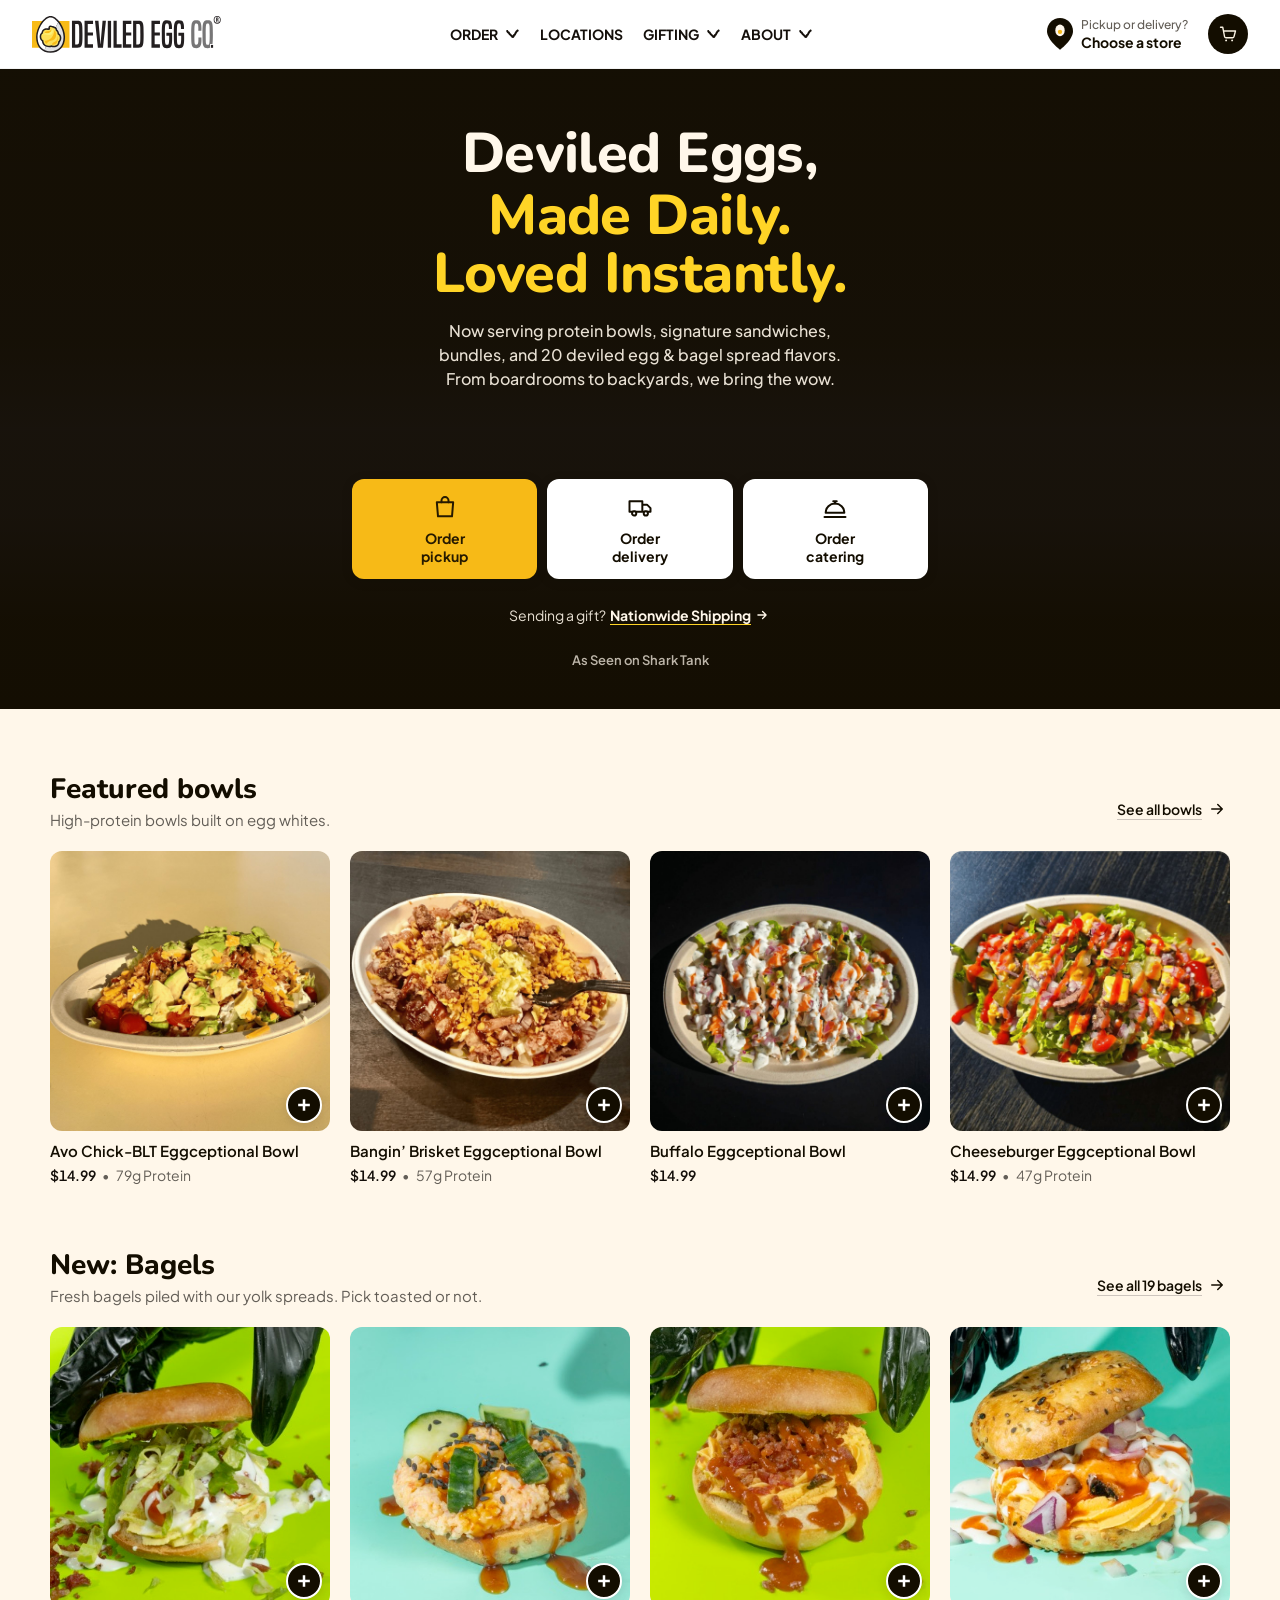
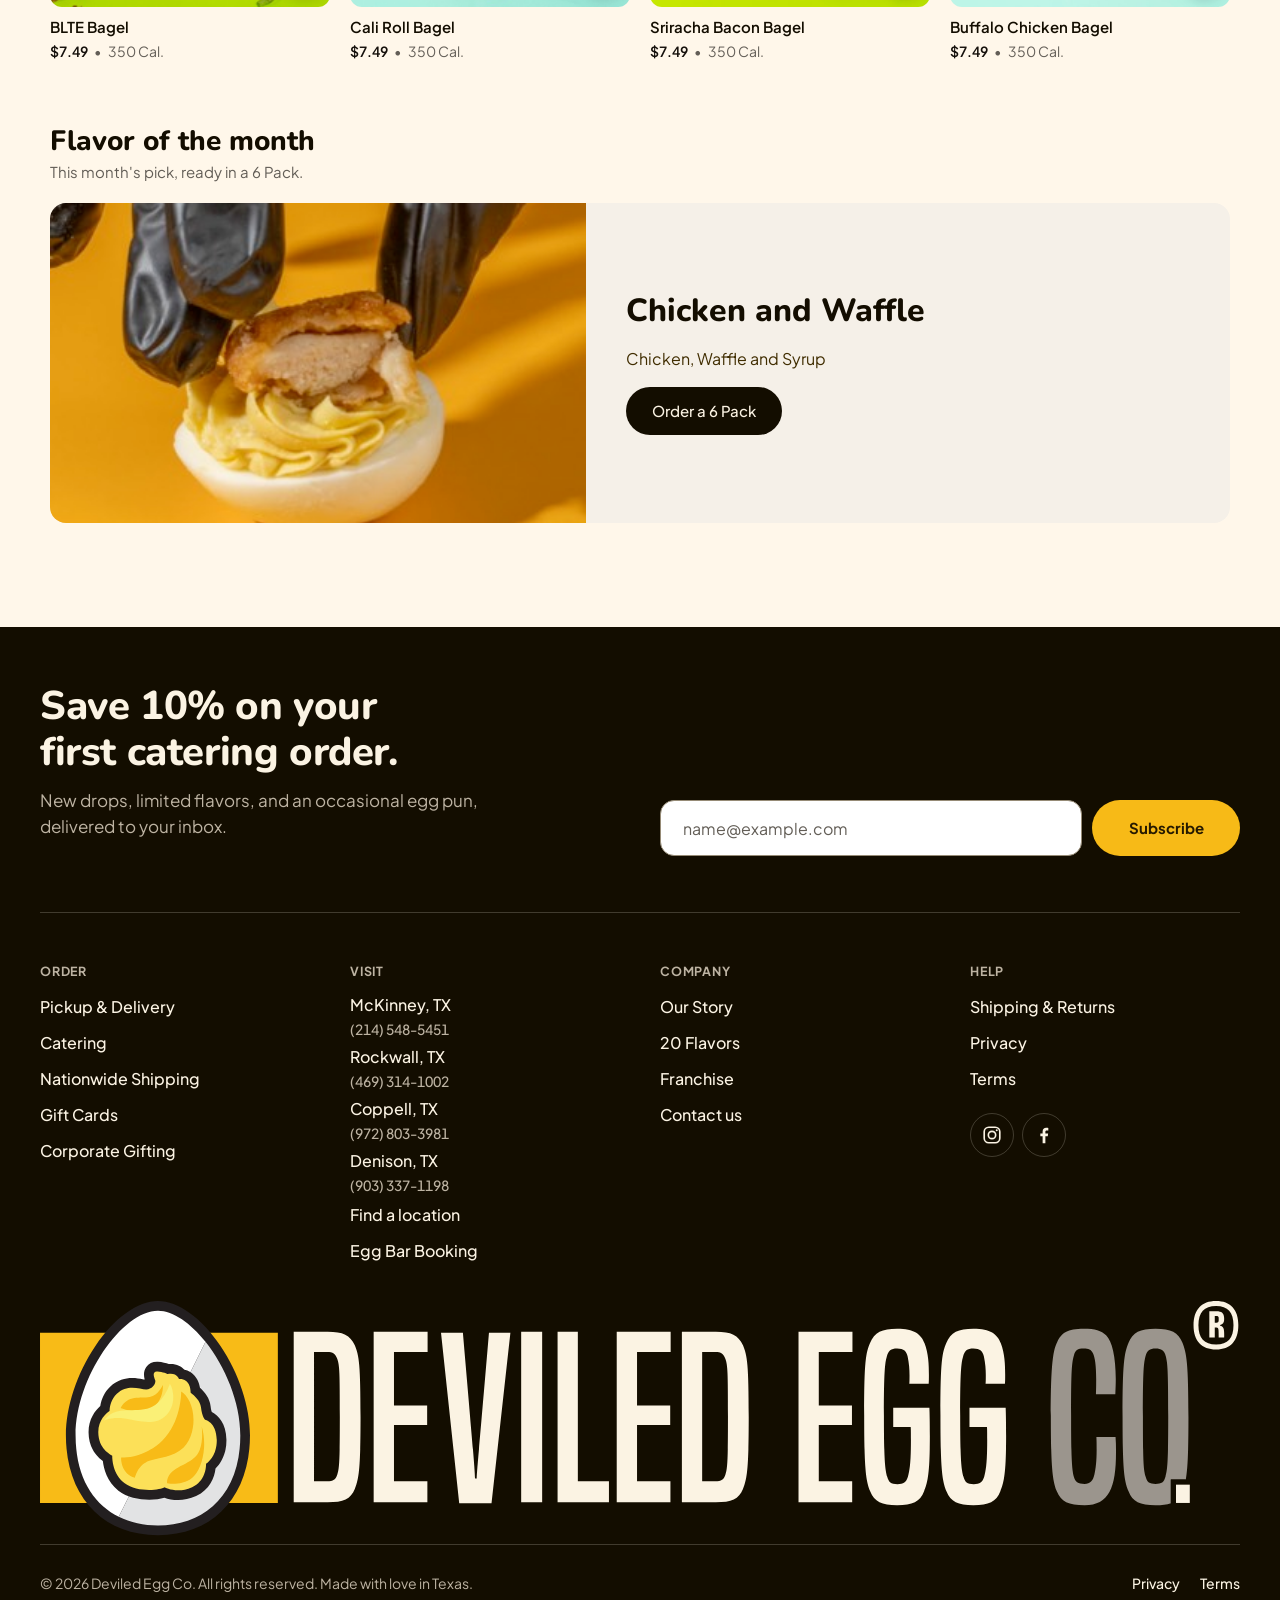
==== commit c8153ad5: "Help, Corporate Gifting and Egg Bar pages, Gift Cards rebuild with 3D preview card, phone footer and" ====
--- a/index.html
+++ b/index.html
@@ -45,7 +45,7 @@
           <button class="nav-link nav-group-btn" type="button" aria-expanded="false" aria-controls="nav-menu-gifting">Gifting<svg class="nav-chevron" width="20" height="20" viewBox="0 0 20 20" fill="none" aria-hidden="true"><path d="M3.0873 7.10615C2.62592 6.59261 2.66821 5.80228 3.18174 5.3409C3.69528 4.87952 4.4856 4.9218 4.94698 5.43534L4.01714 6.27074L3.0873 7.10615ZM4.08398 6.34513L5.01382 5.50973C5.13916 5.64924 5.2315 5.81516 5.284 5.9952L4.08398 6.34513ZM4.25034 6.91565L3.31809 7.74836C3.19397 7.6094 3.10248 7.44445 3.05032 7.26558L4.25034 6.91565ZM4.68599 7.40337L5.61824 6.57066C5.64194 6.59719 5.6645 6.62473 5.68585 6.65318L4.68599 7.40337ZM5.0778 7.92558L4.63622 9.09498C4.41409 9.0111 4.22044 8.86569 4.07794 8.67577L5.0778 7.92558ZM5.773 8.18809L6.21458 7.01868C6.37911 7.08081 6.52867 7.17695 6.6535 7.30083L5.773 8.18809ZM6.2349 8.64647L7.1154 7.75921C7.25372 7.89648 7.35804 8.06419 7.42001 8.24895L6.2349 8.64647ZM6.45916 9.31507L5.62595 10.2469C5.46429 10.1023 5.34302 9.91819 5.27405 9.71258L6.45916 9.31507ZM6.94656 9.7509L7.77977 8.8191C7.90123 8.92771 8.00029 9.05902 8.07137 9.20564L6.94656 9.7509ZM7.24429 10.3651L6.34885 11.2372C6.25536 11.1413 6.17792 11.0309 6.11948 10.9103L7.24429 10.3651ZM7.69976 10.8327L7.0925 11.9253C6.98623 11.8662 6.88915 11.792 6.80432 11.7049L7.69976 10.8327ZM8.29333 11.1626L8.90059 10.07C9.01995 10.1364 9.12763 10.2218 9.21936 10.323L8.29333 11.1626ZM8.73022 11.6445L7.82381 12.5052C7.81719 12.4983 7.81065 12.4912 7.8042 12.4841L8.73022 11.6445ZM9.17741 12.1154L8.5291 13.1841C8.43421 13.1265 8.34742 13.0566 8.271 12.9761L9.17741 12.1154ZM9.75738 12.4672L10.4057 11.3985C10.6366 11.5385 10.816 11.7497 10.9169 12.0002L9.75738 12.4672ZM10.0142 13.105L9.08149 13.9371C8.98537 13.8294 8.90865 13.7058 8.85471 13.5719L10.0142 13.105ZM10.4523 13.596L10.1124 14.7989C9.88357 14.7342 9.67792 14.6056 9.5196 14.4282L10.4523 13.596ZM11.1127 13.7826L12.0646 14.5928C11.7478 14.965 11.2431 15.1184 10.7728 14.9855L11.1127 13.7826ZM11.3318 13.5252L10.3799 12.715C10.4094 12.6804 10.4406 12.6475 10.4737 12.6163L11.3318 13.5252ZM11.8226 13.0618L12.962 13.5758C12.8949 13.7245 12.7994 13.8586 12.6808 13.9706L11.8226 13.0618ZM12.092 12.4647L10.9526 11.9506C10.9895 11.8688 11.0351 11.7912 11.0887 11.7192L12.092 12.4647ZM12.4807 11.9416L13.7182 12.1177C13.6889 12.324 13.6084 12.5198 13.4841 12.6871L12.4807 11.9416ZM12.5817 11.2323L11.3441 11.0562C11.4126 10.5751 11.7537 10.1773 12.2186 10.0362L12.5817 11.2323ZM13.3953 10.9854L14.5327 11.5038C14.3838 11.8304 14.1017 12.0773 13.7583 12.1815L13.3953 10.9854ZM13.6678 10.3875L12.5304 9.86904C12.5394 9.84915 12.549 9.82951 12.5591 9.81013L13.6678 10.3875ZM13.9695 9.80815L12.8608 9.23081C12.8732 9.20686 12.8865 9.18332 12.9005 9.16023L13.9695 9.80815ZM14.3064 9.25218L15.518 9.55991C15.4875 9.67973 15.4395 9.79438 15.3754 9.9001L14.3064 9.25218ZM14.4761 8.58441L13.2645 8.27668C13.3166 8.07174 13.4198 7.88335 13.5644 7.72915L14.4761 8.58441ZM14.9272 8.10354L15.9655 8.79958C15.9276 8.85601 15.8853 8.90926 15.8388 8.9588L14.9272 8.10354ZM15.2893 7.56346L14.251 6.8674L14.2541 6.86278L15.2893 7.56346ZM15.6539 7.02479L14.6187 6.32411L14.6189 6.32381L15.6539 7.02479ZM16.0235 6.47905L14.9886 5.77807C15.093 5.62393 15.2305 5.49505 15.3911 5.40085L16.0235 6.47905ZM16.6011 6.14023L17.2627 7.20079C17.2531 7.2068 17.2434 7.21269 17.2336 7.21843L16.6011 6.14023ZM17.1023 5.82758L18.035 4.99531C18.2805 5.27039 18.392 5.63981 18.3397 6.00477C18.2875 6.36973 18.0767 6.693 17.7639 6.88814L17.1023 5.82758ZM16.0674 6.54516C15.6077 6.03007 15.6526 5.23989 16.1677 4.78024C16.6828 4.3206 17.473 4.36554 17.9326 4.88062L17 5.71289L16.0674 6.54516ZM4.01714 6.27074L4.94698 5.43534L5.01382 5.50973L4.08398 6.34513L3.15414 7.18053L3.0873 7.10615L4.01714 6.27074ZM4.08398 6.34513L5.284 5.9952L5.45036 6.56572L4.25034 6.91565L3.05032 7.26558L2.88396 6.69506L4.08398 6.34513ZM4.25034 6.91565L5.18259 6.08294L5.61824 6.57066L4.68599 7.40337L3.75374 8.23609L3.31809 7.74836L4.25034 6.91565ZM4.68599 7.40337L5.68585 6.65318L6.07765 7.17539L5.0778 7.92558L4.07794 8.67577L3.68613 8.15356L4.68599 7.40337ZM5.0778 7.92558L5.51937 6.75617L6.21458 7.01868L5.773 8.18809L5.33143 9.3575L4.63622 9.09498L5.0778 7.92558ZM5.773 8.18809L6.6535 7.30083L7.1154 7.75921L6.2349 8.64647L5.3544 9.53372L4.8925 9.07534L5.773 8.18809ZM6.2349 8.64647L7.42001 8.24895L7.64427 8.91756L6.45916 9.31507L5.27405 9.71258L5.04979 9.04398L6.2349 8.64647ZM6.45916 9.31507L7.29238 8.38327L7.77977 8.8191L6.94656 9.7509L6.11335 10.6827L5.62595 10.2469L6.45916 9.31507ZM6.94656 9.7509L8.07137 9.20564L8.36909 9.81982L7.24429 10.3651L6.11948 10.9103L5.82175 10.2962L6.94656 9.7509ZM7.24429 10.3651L8.13973 9.4929L8.59521 9.96053L7.69976 10.8327L6.80432 11.7049L6.34885 11.2372L7.24429 10.3651ZM7.69976 10.8327L8.30702 9.74012L8.90059 10.07L8.29333 11.1626L7.68607 12.2552L7.0925 11.9253L7.69976 10.8327ZM8.29333 11.1626L9.21936 10.323L9.65625 10.8048L8.73022 11.6445L7.8042 12.4841L7.36731 12.0022L8.29333 11.1626ZM8.73022 11.6445L9.63664 10.7837L10.0838 11.2546L9.17741 12.1154L8.271 12.9761L7.82381 12.5052L8.73022 11.6445ZM9.17741 12.1154L9.82573 11.0466L10.4057 11.3985L9.75738 12.4672L9.10906 13.5359L8.5291 13.1841L9.17741 12.1154ZM9.75738 12.4672L10.9169 12.0002L11.1737 12.638L10.0142 13.105L8.85471 13.5719L8.59787 12.9341L9.75738 12.4672ZM10.0142 13.105L10.9469 12.2728L11.3851 12.7638L10.4523 13.596L9.5196 14.4282L9.08149 13.9371L10.0142 13.105ZM10.4523 13.596L10.7922 12.3931L11.4526 12.5797L11.1127 13.7826L10.7728 14.9855L10.1124 14.7989L10.4523 13.596ZM11.1127 13.7826L10.1608 12.9724L10.3799 12.715L11.3318 13.5252L12.2837 14.3354L12.0646 14.5928L11.1127 13.7826ZM11.3318 13.5252L10.4737 12.6163L10.9645 12.1529L11.8226 13.0618L12.6808 13.9706L12.19 14.4341L11.3318 13.5252ZM11.8226 13.0618L10.6832 12.5477L10.9526 11.9506L12.092 12.4647L13.2314 12.9787L12.962 13.5758L11.8226 13.0618ZM12.092 12.4647L11.0887 11.7192L11.4774 11.1961L12.4807 11.9416L13.4841 12.6871L13.0954 13.2102L12.092 12.4647ZM12.4807 11.9416L11.2432 11.7654L11.3441 11.0562L12.5817 11.2323L13.8192 11.4085L13.7182 12.1177L12.4807 11.9416ZM12.5817 11.2323L12.2186 10.0362L13.0322 9.78927L13.3953 10.9854L13.7583 12.1815L12.9447 12.4284L12.5817 11.2323ZM13.3953 10.9854L12.2578 10.467L12.5304 9.86904L13.6678 10.3875L14.8052 10.9059L14.5327 11.5038L13.3953 10.9854ZM13.6678 10.3875L12.5591 9.81013L12.8608 9.23081L13.9695 9.80815L15.0781 10.3855L14.7765 10.9648L13.6678 10.3875ZM13.9695 9.80815L12.9005 9.16023L13.2375 8.60426L14.3064 9.25218L15.3754 9.9001L15.0384 10.4561L13.9695 9.80815ZM14.3064 9.25218L13.0949 8.94445L13.2645 8.27668L14.4761 8.58441L15.6876 8.89214L15.518 9.55991L14.3064 9.25218ZM14.4761 8.58441L13.5644 7.72915L14.0156 7.24827L14.9272 8.10354L15.8388 8.9588L15.3877 9.43967L14.4761 8.58441ZM14.9272 8.10354L13.8889 7.40749L14.251 6.86741L15.2893 7.56346L16.3275 8.25951L15.9655 8.79958L14.9272 8.10354ZM15.2893 7.56346L14.2541 6.86278L14.6187 6.32411L15.6539 7.02479L16.689 7.72547L16.3244 8.26414L15.2893 7.56346ZM15.6539 7.02479L14.6189 6.32381L14.9886 5.77807L16.0235 6.47905L17.0585 7.18004L16.6888 7.72578L15.6539 7.02479ZM16.0235 6.47905L15.3911 5.40085L15.9687 5.06203L16.6011 6.14023L17.2336 7.21843L16.656 7.55726L16.0235 6.47905ZM16.6011 6.14023L15.9396 5.07967L16.4407 4.76702L17.1023 5.82758L17.7639 6.88814L17.2627 7.20079L16.6011 6.14023ZM17.1023 5.82758L16.1697 6.65985L16.0674 6.54516L17 5.71289L17.9326 4.88062L18.035 4.99531L17.1023 5.82758Z" fill="currentColor"/></svg></button>
           <div class="nav-menu" id="nav-menu-gifting" hidden>
           <a class="nav-menu-link" href="#gift-cards" data-view="gift-cards">Gift Cards</a>
-          <a class="nav-menu-link" href="#">Corporate Gifting</a>
+          <a class="nav-menu-link" href="#corporate-gifting" data-view="corporate-gifting">Corporate Gifting</a>
           </div>
         </div>
         <div class="nav-group">
@@ -763,63 +763,66 @@
 </main>
 
 <main id="view-gift-cards" class="view page-view ip-view" hidden>
-  <header class="ip-head">
-    <div class="ip-head-copy">
-      <h1>Give a gift card.</h1>
-      <p class="ip-lede">A DECO Gift Card for the person who has everything but a flavor they haven't tried yet. Send it by email on the day you choose, or print it at home. From $10 to $250.</p>
-    </div>
-    <div class="ip-media"><img src="assets/pages/gift-cards-hero.webp" alt="DECO gift cards with a gift box of deviled eggs" width="1000" height="1002" decoding="async"></div>
+  <header class="gc-head">
+    <div class="gc-strip is-in" aria-hidden="true">
+      <img src="assets/pages/gift-hero-3.webp" alt="" width="1000" height="579">
+      <img src="assets/pages/gift-hero-1.webp" alt="" width="1000" height="579">
+      <img src="assets/pages/gift-hero-2.webp" alt="" width="1000" height="579">
+    </div>
+    <h1>Give a gift card.</h1>
+    <p class="ip-lede">A DECO Gift Card for the person who has everything but a flavor they haven't tried yet. Send it by email on the day you choose, or print it at home. From $10 to $250.</p>
   </header>
   <div class="gc-build">
-    <form class="info-form gc-form" id="gift-form" novalidate>
-      <fieldset class="gc-field">
-        <legend>Amount</legend>
-        <div class="segmented gc-amounts" id="gc-amounts" role="radiogroup" aria-label="Gift card amount">
-          <button class="chip" type="button" role="radio" aria-checked="false" data-amount="10">$10</button>
-          <button class="chip" type="button" role="radio" aria-checked="false" data-amount="20">$20</button>
-          <button class="chip" type="button" role="radio" aria-checked="false" data-amount="25">$25</button>
-          <button class="chip active" type="button" role="radio" aria-checked="true" data-amount="50">$50</button>
-          <button class="chip" type="button" role="radio" aria-checked="false" data-amount="75">$75</button>
-          <button class="chip" type="button" role="radio" aria-checked="false" data-amount="100">$100</button>
-          <button class="chip" type="button" role="radio" aria-checked="false" data-amount="250">$250</button>
-        </div>
-      </fieldset>
-      <fieldset class="gc-field">
-        <legend>How should it arrive?</legend>
-        <div class="gc-delivery">
-          <div class="radio-choice selected"><label class="radio-choice-row"><input class="radio-choice-input" type="radio" name="gc-delivery" value="email" checked><span class="radio-choice-text"><span class="radio-choice-name">Email</span><span class="radio-choice-note">Sent to them on the day you pick</span></span><span class="radio-choice-ind" aria-hidden="true"></span></label></div>
-          <div class="radio-choice"><label class="radio-choice-row"><input class="radio-choice-input" type="radio" name="gc-delivery" value="print"><span class="radio-choice-text"><span class="radio-choice-name">Print at home</span><span class="radio-choice-note">Yours to print and hand over</span></span><span class="radio-choice-ind" aria-hidden="true"></span></label></div>
-        </div>
-      </fieldset>
-      <fieldset class="gc-field gc-fields">
-        <legend>Who is it for?</legend>
-        <label class="field-group" for="gc-to"><span>Recipient name <span class="muted">(Required)</span></span><input type="text" id="gc-to" name="to" maxlength="60" autocomplete="off" required></label>
-        <label class="field-group" for="gc-to-email" id="gc-email-wrap"><span>Recipient email <span class="muted">(Required)</span></span><input type="email" id="gc-to-email" name="toEmail" inputmode="email" maxlength="120" autocomplete="off" required placeholder="name@example.com"></label>
-        <label class="field-group" for="gc-date" id="gc-date-wrap"><span>Send on</span><input type="date" id="gc-date" name="date"></label>
-      </fieldset>
-      <fieldset class="gc-field gc-fields">
-        <legend>From you</legend>
-        <label class="field-group" for="gc-from"><span>Your name <span class="muted">(Required)</span></span><input type="text" id="gc-from" name="from" maxlength="60" autocomplete="name" required></label>
-        <label class="field-group" for="gc-msg"><span>Message <span class="muted">(Optional)</span></span><textarea id="gc-msg" name="message" rows="3" maxlength="200" placeholder="Happy birthday! Order the Chicken and Waffle."></textarea></label>
-      </fieldset>
-      <p class="field-error" role="alert" hidden></p>
-    </form>
+    <div class="gc-col">
+      <form class="info-form gc-form" id="gift-form" novalidate>
+        <fieldset class="gc-field">
+          <legend><h2>Amount</h2></legend>
+          <div class="segmented gc-amounts" id="gc-amounts" role="radiogroup" aria-label="Gift card amount">
+            <button class="chip" type="button" role="radio" aria-checked="false" data-amount="10">$10</button>
+            <button class="chip" type="button" role="radio" aria-checked="false" data-amount="20">$20</button>
+            <button class="chip" type="button" role="radio" aria-checked="false" data-amount="25">$25</button>
+            <button class="chip active" type="button" role="radio" aria-checked="true" data-amount="50">$50</button>
+            <button class="chip" type="button" role="radio" aria-checked="false" data-amount="75">$75</button>
+            <button class="chip" type="button" role="radio" aria-checked="false" data-amount="100">$100</button>
+            <button class="chip" type="button" role="radio" aria-checked="false" data-amount="250">$250</button>
+          </div>
+        </fieldset>
+        <fieldset class="gc-field">
+          <legend><h2>How should it arrive?</h2></legend>
+          <div class="gc-delivery">
+            <div class="radio-choice selected"><label class="radio-choice-row"><input class="radio-choice-input" type="radio" name="gc-delivery" value="email" checked><span class="radio-choice-text"><span class="radio-choice-name">Email</span><span class="radio-choice-note">Sent to them on the day you pick</span></span><span class="radio-choice-ind" aria-hidden="true"></span></label></div>
+            <div class="radio-choice"><label class="radio-choice-row"><input class="radio-choice-input" type="radio" name="gc-delivery" value="print"><span class="radio-choice-text"><span class="radio-choice-name">Print at home</span><span class="radio-choice-note">Yours to print and hand over</span></span><span class="radio-choice-ind" aria-hidden="true"></span></label></div>
+          </div>
+        </fieldset>
+        <fieldset class="gc-field gc-fields">
+          <legend><h2>Who is it for?</h2></legend>
+          <label class="field-group" for="gc-to"><span>Recipient name <span class="muted">(Required)</span></span><input type="text" id="gc-to" name="to" maxlength="60" autocomplete="off" required></label>
+          <label class="field-group" for="gc-to-email" id="gc-email-wrap"><span>Recipient email <span class="muted">(Required)</span></span><input type="email" id="gc-to-email" name="toEmail" inputmode="email" maxlength="120" autocomplete="off" required placeholder="name@example.com"></label>
+          <label class="field-group" for="gc-date" id="gc-date-wrap"><span>Send on</span><input type="date" id="gc-date" name="date"></label>
+        </fieldset>
+        <fieldset class="gc-field gc-fields">
+          <legend><h2>From you</h2></legend>
+          <label class="field-group" for="gc-from"><span>Your name <span class="muted">(Required)</span></span><input type="text" id="gc-from" name="from" maxlength="60" autocomplete="name" required></label>
+          <label class="field-group" for="gc-msg"><span>Message <span class="muted">(Optional)</span></span><textarea id="gc-msg" name="message" rows="3" maxlength="200" placeholder="Happy birthday! Order the Chicken and Waffle."></textarea></label>
+        </fieldset>
+        <p class="field-error" role="alert" hidden></p>
+      </form>
+    <div class="gc-buy">
+      <button class="pill-btn dark full" type="submit" form="gift-form" id="gc-add">Add to bag · $50.00</button>
+      <p class="gc-added" role="status" hidden>Added to your bag. <button class="text-btn" type="button" id="gc-view-bag">View bag</button></p>
+      <p class="ip-note">Gift cards aren't taxed. They go in the bag you're ordering with, and the code is sent after you check out.</p>
+    </div>
+    </div>
     <aside class="gc-preview" aria-label="Gift card preview">
-      <div class="gc-card">
-        <img src="assets/pages/gift-card.webp" alt="" width="600" height="347" decoding="async">
-      </div>
-      <dl class="gc-card-lines">
-        <div class="gc-amount-line"><dt>Amount</dt><dd id="gc-card-amount">$50</dd></div>
-        <div><dt>To</dt><dd id="gc-pv-to">Recipient</dd></div>
-        <div><dt>From</dt><dd id="gc-pv-from">You</dd></div>
-        <div><dt id="gc-pv-when-label">Arrives</dt><dd id="gc-pv-when">Today, by email</dd></div>
-      </dl>
+      <div class="gc-stage" id="gc-stage">
+        <span class="gc-shadow" aria-hidden="true"></span>
+        <div class="gc-card">
+          <img src="assets/pages/gift-preview.webp" alt="" width="1000" height="579" decoding="async" draggable="false">
+          <span class="gc-card-amount" id="gc-card-amount"><span class="gc-cur">$</span><span id="gc-card-num">50</span></span>
+          <span class="gc-sheen" aria-hidden="true"></span>
+        </div>
+      </div>
       <p class="gc-pv-msg" id="gc-pv-msg" hidden></p>
-      <div class="gc-buy">
-        <button class="pill-btn dark full" type="submit" form="gift-form" id="gc-add">Add to bag · $50.00</button>
-        <p class="gc-added" role="status" hidden>Added to your bag. <button class="text-btn" type="button" id="gc-view-bag">View bag</button></p>
-        <p class="ip-note">Gift cards aren't taxed. They go in the bag you're ordering with, and the code is sent after you check out.</p>
-      </div>
     </aside>
   </div>
 </main>
@@ -997,6 +1000,325 @@
   </section>
 
   <p class="ip-legal">This information is not intended as an offer to sell, or the solicitation of an offer to buy, a franchise. It is for information purposes only. Franchise offerings are made only by Franchise Disclosure Document (FDD). Currently, the following states regulate the offer and sale of franchises: California, Hawaii, Illinois, Indiana, Maryland, Michigan, Minnesota, New York, North Dakota, Rhode Island, South Dakota, Virginia, Washington, and Wisconsin. If you are a resident of or would like to locate a franchise in one of these states, we will not offer you a franchise unless and until we have complied with applicable pre-sale registration and disclosure requirements in such state.</p>
+</main>
+
+<main id="view-egg-bar" class="view page-view ip-view" hidden>
+  <header class="eb-head">
+    <h1>Request form</h1>
+    <p class="ip-lede">Deviled egg bar request form</p>
+  </header>
+  <section class="ip-card eb-card" aria-labelledby="eb-form-title">
+    <h2 id="eb-form-title">Contact information</h2>
+    <form class="info-form" id="egg-bar-form" novalidate>
+      <label class="field-group" for="eb-name"><span>Full name <span class="muted">(Required)</span></span>
+        <input type="text" id="eb-name" name="name" autocomplete="name" maxlength="80" required placeholder="Full Name"></label>
+      <label class="field-group" for="eb-email"><span>Email <span class="muted">(Required)</span></span>
+        <input type="email" id="eb-email" name="email" autocomplete="email" inputmode="email" maxlength="120" required placeholder="Email Address"></label>
+      <label class="field-group" for="eb-phone"><span>Phone number</span>
+        <input type="tel" id="eb-phone" name="phone" autocomplete="tel" inputmode="tel" maxlength="30" placeholder="(000) 000-0000"></label>
+      <label class="field-group" for="eb-time"><span>Best time to call</span>
+        <input type="text" id="eb-time" name="time" maxlength="60" placeholder="AM/PM"></label>
+      <label class="field-group" for="eb-heard"><span>How did you hear about us?</span>
+        <select id="eb-heard" name="heard"><option value="">-- Select --</option><option>Google</option><option>Social Media</option><option>Friend / Referral</option><option>Event / Market</option><option>Walked by / Saw the store</option><option>Already a customer</option></select></label>
+      <label class="field-group" for="eb-notes"><span>Order notes</span>
+        <textarea id="eb-notes" name="notes" rows="5" maxlength="1200" placeholder="Additional Notes or Special Requests"></textarea></label>
+      <button class="pill-btn dark full" type="submit">Request my egg bar</button>
+      <p class="page-success" role="status" hidden></p>
+    </form>
+  </section>
+</main>
+
+<main id="view-corporate-gifting" class="view page-view ip-view" hidden>
+  <header class="ip-head">
+    <div class="ip-head-copy">
+      <h1>Corporate gifting<br>Nostalgic. Unique. Delicious.</h1>
+      <p class="cg-sub">Savory gifts for every occasion.</p>
+      <p class="ip-lede">At Deviled Egg Co., we believe every occasion deserves a burst of flavor. Our gourmet deviled eggs are more than just a snack; they create memorable moments. Ideal for corporate events, celebrations, or as thoughtful gifts, our creations are made with premium ingredients and culinary passion. Elevate your gifting with our unique offerings that will delight any palate.</p>
+      <div class="ip-actions">
+        <a class="pill-btn primary" href="mailto:info@deviledeggco.com">Send us email</a>
+      </div>
+    </div>
+    <div class="ip-media"><div class="ip-egg"><div class="ip-egg-photo"><img src="assets/pages/corporate-gifting.webp" alt="Deviled egg gift boxes for a company" width="1200" height="723" decoding="async"></div></div></div>
+  </header>
+
+  <section class="cg-section" aria-labelledby="cg-how">
+    <h2 id="cg-how">How it works</h2>
+    <ol class="cg-how">
+      <li><span class="cg-num" aria-hidden="true">1</span><h3>Select your price point</h3></li>
+      <li><span class="cg-num" aria-hidden="true">2</span><h3>Upload your list</h3></li>
+      <li><span class="cg-num" aria-hidden="true">3</span><h3>We ship to your recipients!</h3></li>
+    </ol>
+  </section>
+
+  <section class="cg-section" aria-labelledby="cg-packages">
+    <h2 id="cg-packages">3 unique gift experiences</h2>
+    <p class="cg-intro">Who says gifting has to be complicated? Our Deviled Eggs bring a playful, gourmet twist to any gathering. With creative flavors, colorful toppings, and endless customization, these little bites always spark big smiles. Perfect as a unique add-on to your menu, or the star of the show if you want to keep it light and memorable.</p>
+    <div class="cg-tiers">
+      <article class="cg-tier">
+        <p class="cg-price">$30</p>
+        <h3>The Eggsecutive Sampler</h3>
+        <div class="cg-opt">
+          <p class="cg-opt-name">Variety Deviled Egg Salad</p>
+          <ul><li>(6) 4oz Deviled Egg Salads (assorted flavors)</li></ul>
+          <p>Our favorite flavors!</p>
+          <ul class="cg-flavors"><li>Crab Rangoon</li><li>Chicken bacon ranch</li><li>Smoked salmon</li><li>Backyard bbq</li><li>South of the border</li><li>Chicken Caesar</li></ul>
+          <p class="cg-for">Perfect for thoughtful thank-yous and individual recognition.</p>
+        </div>
+        <p class="cg-tag">Bold deviled egg flavors for bold business relationships.</p>
+      </article>
+      <article class="cg-tier">
+        <p class="cg-price">$50</p>
+        <h3>The VIP Egg-sperience</h3>
+        <div class="cg-opt">
+          <p class="cg-opt-name">Try them ALL Deviled Egg Salad Sampler</p>
+          <ul><li>(18) 2oz Deviled Egg Salads</li></ul>
+          <p class="cg-for">A delicious showcase all of our flavors</p>
+        </div>
+        <p class="cg-or" aria-hidden="true"><span>OR</span></p>
+        <div class="cg-opt">
+          <p class="cg-opt-name">24-Count Deviled Egg Kit</p>
+          <ul><li>Choose 2 flavors</li></ul>
+          <p class="cg-for">A sharable treat that turns any breakroom into a celebration</p>
+        </div>
+        <p class="cg-tag">The sampler that proves you go all-in.</p>
+      </article>
+      <article class="cg-tier">
+        <p class="cg-price">$75</p>
+        <h3>The Boardroom Egg-stravaganza</h3>
+        <div class="cg-opt">
+          <p class="cg-opt-name">“Try Them All” Eggsperience</p>
+          <ul><li>(18) Mini Deviled Egg Salads</li><li>(12) Deviled Eggs</li></ul>
+          <p class="cg-for">When you want to deliver a full-on flavor adventure.</p>
+        </div>
+        <p class="cg-or" aria-hidden="true"><span>OR</span></p>
+        <div class="cg-opt">
+          <p class="cg-opt-name">36-Count Deviled Egg Kit</p>
+          <ul><li>Choose 3 flavors</li></ul>
+          <p class="cg-for">The ultimate crowd-pleaser for office parties and VIP gifting.</p>
+        </div>
+        <p class="cg-tag">The crowd-pleaser every office remembers.</p>
+      </article>
+    </div>
+    <div class="cg-order"><a class="pill-btn primary" href="#corporate-gift-order" data-view="corporate-gift-order">Order now</a></div>
+  </section>
+
+  <section class="cg-egift" aria-labelledby="cg-egifts">
+    <div class="cg-egift-copy">
+      <h2 id="cg-egifts">E-gifts</h2>
+      <p>Want to treat your clients, friends, or employees but don’t know what they’ll like? When you use our e-gift option, recipients can choose their treats and add their address, so you can send a gift they’ll love without any of the stress. Plus, select a custom card design and write a personalized note to make the gift extra special.</p>
+      <div class="ip-actions"><a class="pill-btn outline" href="#gift-cards" data-view="gift-cards">Send an e-gift</a></div>
+    </div>
+    <div class="cg-egift-cards" aria-hidden="true">
+      <img src="assets/pages/gift-hero-3.webp" alt="" width="1000" height="579" loading="lazy">
+      <img src="assets/pages/gift-hero-1.webp" alt="" width="1000" height="579" loading="lazy">
+      <img src="assets/pages/gift-hero-2.webp" alt="" width="1000" height="579" loading="lazy">
+    </div>
+  </section>
+
+  <section class="cg-faq" aria-labelledby="cg-faq-title">
+    <div class="cg-faq-copy">
+      <h2 id="cg-faq-title">The FAQs</h2>
+      <p>Have questions about corporate gifting? We have answers to the most frequently asked questions!</p>
+      <p>If you don’t see your answer here, please feel free to reach out to our corporate order team who will get back to you ASAP.</p>
+      <p>No need to fill out the form if you've already emailed us, we'll get back to you as soon as we can!</p>
+      <div class="ip-actions"><a class="pill-btn outline" href="mailto:info@deviledeggco.com">Email us</a></div>
+      <p class="cg-mail"><a href="mailto:info@deviledeggco.com">info@deviledeggco.com</a></p>
+    </div>
+    <div class="cg-qs">
+          <details class="cg-q" name="cg-faq" open><summary>What kind of corporate gifting options do you offer?</summary><div class="cg-a"><p>We offer three main packages:</p><ul><li>$30, The Eggsecutive Sampler: Six assorted 4 oz deviled egg salads.</li><li>$50, The VIP Egg-sperience: Either an 18 count sampler of 2 oz salads or a 24-count deviled egg kit (choose 2 flavors).</li><li>$75, The Boardroom Egg-stravaganza: 18 mini deviled egg salads or a 36-count deviled egg kit (choose 3 flavors).</li></ul><p>We also support large-scale bulk orders and custom flavor kits, just reach out.</p></div></details>
+          <details class="cg-q" name="cg-faq"><summary>How does it work?</summary><div class="cg-a"><ol class="cg-steps-list"><li>Select your price point (see above).</li><li>Upload your recipient list (names + shipping addresses) or provide a list by email.</li><li>We ship directly to your recipients.</li></ol></div></details>
+          <details class="cg-q" name="cg-faq"><summary>Do you ship nationwide?</summary><div class="cg-a"><p>Yes. We currently offer nationwide shipping for corporate gift orders, in addition to local pickup/delivery in Texas across our locations.</p></div></details>
+          <details class="cg-q" name="cg-faq"><summary>What about dietary restrictions and allergies?</summary><div class="cg-a"><p>We understand you need flexibility:</p><ul><li>We offer gluten-free and vegetarian options.</li><li>We can work with you if there are allergy concerns. Please notify us at the time of order so we can confirm availability and safe preparation.</li></ul></div></details>
+          <details class="cg-q" name="cg-faq"><summary>How do I track the orders I send?</summary><div class="cg-a"><p>Once orders ship, we’ll provide tracking numbers for each package. We can also provide a status sheet that logs which recipients have yet to receive.</p></div></details>
+          <details class="cg-q" name="cg-faq"><summary>What’s the lead time for corporate gift orders?</summary><div class="cg-a"><p>For smaller kits (30–100 units) we typically ship within 1–2 business days once order is confirmed. For bulk orders (100+ units) or fully custom packaging, allow 3–5 business days for production plus shipping time.</p></div></details>
+          <details class="cg-q" name="cg-faq"><summary>Can I send gifts for different delivery dates or batches?</summary><div class="cg-a"><p>Yes. We support phased deliveries (for example: 50 gifts today, 50 gifts next week) and different delivery dates per recipient. Just specify the schedule when submitting your list.</p></div></details>
+          <details class="cg-q" name="cg-faq"><summary>What shipping options are available?</summary><div class="cg-a"><p>We offer standard and expedited shipping. Shipping cost depends on weight, destination, and service level selected. For large bulk shipments we can provide quote-based shipping or ground freight.</p></div></details>
+          <details class="cg-q" name="cg-faq"><summary>What happens if a gift is damaged or delayed?</summary><div class="cg-a"><p>If a package arrives damaged, or if the shipment is significantly delayed and the product integrity is compromised, contact us within 24 hours. We’ll evaluate the situation and work with you to replace, refund, or credit appropriately, depending on the batch size and agreement.</p></div></details>
+          <details class="cg-q" name="cg-faq"><summary>Can I get a VAT invoice or company purchase order?</summary><div class="cg-a"><p>Yes. We can issue corporate invoices, accept purchase orders, and provide tax documentation if required. Contact us for net-terms on large orders (subject to approval).</p></div></details>
+          <details class="cg-q" name="cg-faq"><summary>How do I place an order or get a quote?</summary><div class="cg-a"><p>Email us at <a href="mailto:info@deviledeggco.com">info@deviledeggco.com</a> or fill out our online request form. Provide:</p><ul><li>Desired package size / budget</li><li>Recipient list (or estimated size)</li><li>Desired delivery dates</li><li>Custom branding / packaging needs</li></ul><p>We will respond with a quote and timeline within one business day.</p></div></details>
+          </div>
+  </section>
+</main>
+
+<main id="view-corporate-gift-order" class="view page-view ip-view" hidden>
+  <a class="cgo-back" href="#corporate-gifting" data-view="corporate-gifting"><svg width="16" height="16" viewBox="0 0 24 24" fill="none" aria-hidden="true"><path d="M19 12H5M11 6l-6 6 6 6" stroke="currentColor" stroke-width="2.2" stroke-linecap="round" stroke-linejoin="round"/></svg>Corporate gifting</a>
+  <header class="cgo-head">
+    <h1>Let’s get crackin’ on your <span>corporate gifts</span></h1>
+    <p class="ip-lede">Send unfor-eggable Deviled Egg Co. kits (or E-Gifts) to a few people or a whole company, fast and easy.</p>
+  </header>
+  <section class="cgo-how" aria-labelledby="cgo-how-title">
+    <h2 id="cgo-how-title">How it works</h2>
+    <ol>
+      <li><span class="cg-num" aria-hidden="true">1</span><h3>Pick your gifts</h3><p>Choose any combo of our three kits or the digital E-Gift.</p></li>
+      <li><span class="cg-num" aria-hidden="true">2</span><h3>Upload your CSVs</h3><p>One file per product, minimum 10 per. Include: First Name, Last Name, Email, Address, Address 2, Phone, ZIP, Business or Residence</p><button class="text-btn" type="button" data-template>Download template</button></li>
+      <li><span class="cg-num" aria-hidden="true">3</span><h3>Submit your order</h3><p>Quantities update automatically.<br>We calculate shipping + email your pay link.<br>Once you pay, we get crackin’ on fulfillment.</p></li>
+    </ol>
+  </section>
+  <form class="cgo-build" id="cgo-form" novalidate>
+    <div class="cgo-products">
+      <section class="cgo-card" data-product="eggsecutive" data-price="30" aria-labelledby="cgo-eggsecutive-title">
+        <div class="cgo-card-head"><h3 id="cgo-eggsecutive-title">Corporate Gift - The Eggsecutive Sampler</h3><p class="cgo-card-price">$30.00</p></div>
+        
+        <div class="cgo-row">
+          <label class="field-group cgo-qty" for="cgo-qty-eggsecutive"><span>Number of recipients</span><input type="number" id="cgo-qty-eggsecutive" name="qty-eggsecutive" min="0" step="1" inputmode="numeric" value="0"></label>
+          <div class="cgo-csv">
+            <span class="cgo-csv-label" id="cgo-csv-label-eggsecutive">Upload recipient CSV</span>
+            <label class="cgo-drop" for="cgo-file-eggsecutive"><svg width="18" height="18" viewBox="0 0 24 24" fill="none" aria-hidden="true"><path d="M12 16V4M7 9l5-5 5 5M5 20h14" stroke="currentColor" stroke-width="2" stroke-linecap="round" stroke-linejoin="round"/></svg><span class="cgo-drop-text"><span class="cgo-drop-main">Click to upload</span><span class="cgo-drop-sub">CSV file only</span></span></label>
+            <input class="visually-hidden" type="file" id="cgo-file-eggsecutive" accept=".csv,text/csv" aria-describedby="cgo-csv-label-eggsecutive">
+          </div>
+        </div>
+        <p class="cgo-file" id="cgo-filestat-eggsecutive" hidden></p>
+        <p class="field-error cgo-card-error" id="cgo-error-eggsecutive" role="alert" hidden></p>
+        <button class="text-btn cgo-sample" type="button" data-sample>Download sample CSV</button>
+      </section>
+      <section class="cgo-card" data-product="vip" data-price="50" aria-labelledby="cgo-vip-title">
+        <div class="cgo-card-head"><h3 id="cgo-vip-title">Corporate Gift - The VIP Egg-sperience</h3><p class="cgo-card-price">$50.00</p></div>
+        <fieldset class="cgo-field"><legend>Select option</legend><div class="cgo-options"><div class="radio-choice selected"><label class="radio-choice-row"><span class="radio-choice-text"><span class="radio-choice-name">Try them ALL Deviled Egg Salad Sampler</span></span><input class="radio-choice-input" type="radio" name="opt-vip" value="sampler" checked></label></div><div class="radio-choice"><label class="radio-choice-row"><span class="radio-choice-text"><span class="radio-choice-name">24-Count Deviled Egg Kit</span></span><input class="radio-choice-input" type="radio" name="opt-vip" value="24kit"></label></div></div></fieldset><fieldset class="cgo-field cgo-flavors" id="cgo-flavors-vip" hidden><legend><span id="cgo-flavors-vip-title">Choose 2 flavors</span></legend><div class="cgo-flavor-list"></div></fieldset>
+        <div class="cgo-row">
+          <label class="field-group cgo-qty" for="cgo-qty-vip"><span>Number of recipients</span><input type="number" id="cgo-qty-vip" name="qty-vip" min="0" step="1" inputmode="numeric" value="0"></label>
+          <div class="cgo-csv">
+            <span class="cgo-csv-label" id="cgo-csv-label-vip">Upload recipient CSV</span>
+            <label class="cgo-drop" for="cgo-file-vip"><svg width="18" height="18" viewBox="0 0 24 24" fill="none" aria-hidden="true"><path d="M12 16V4M7 9l5-5 5 5M5 20h14" stroke="currentColor" stroke-width="2" stroke-linecap="round" stroke-linejoin="round"/></svg><span class="cgo-drop-text"><span class="cgo-drop-main">Click to upload</span><span class="cgo-drop-sub">CSV file only</span></span></label>
+            <input class="visually-hidden" type="file" id="cgo-file-vip" accept=".csv,text/csv" aria-describedby="cgo-csv-label-vip">
+          </div>
+        </div>
+        <p class="cgo-file" id="cgo-filestat-vip" hidden></p>
+        <p class="field-error cgo-card-error" id="cgo-error-vip" role="alert" hidden></p>
+        <button class="text-btn cgo-sample" type="button" data-sample>Download sample CSV</button>
+      </section>
+      <section class="cgo-card" data-product="boardroom" data-price="75" aria-labelledby="cgo-boardroom-title">
+        <div class="cgo-card-head"><h3 id="cgo-boardroom-title">Corporate Gift - The Boardroom Egg-stravaganza</h3><p class="cgo-card-price">$75.00</p></div>
+        <fieldset class="cgo-field"><legend>Select option</legend><div class="cgo-options"><div class="radio-choice selected"><label class="radio-choice-row"><span class="radio-choice-text"><span class="radio-choice-name">“Try Them All” Eggsperience</span></span><input class="radio-choice-input" type="radio" name="opt-boardroom" value="eggsperience" checked></label></div><div class="radio-choice"><label class="radio-choice-row"><span class="radio-choice-text"><span class="radio-choice-name">36-Count Deviled Egg Kit</span></span><input class="radio-choice-input" type="radio" name="opt-boardroom" value="36kit"></label></div></div></fieldset><fieldset class="cgo-field cgo-flavors" id="cgo-flavors-boardroom" hidden><legend><span id="cgo-flavors-boardroom-title">Choose 2 flavors</span></legend><div class="cgo-flavor-list"></div></fieldset>
+        <div class="cgo-row">
+          <label class="field-group cgo-qty" for="cgo-qty-boardroom"><span>Number of recipients</span><input type="number" id="cgo-qty-boardroom" name="qty-boardroom" min="0" step="1" inputmode="numeric" value="0"></label>
+          <div class="cgo-csv">
+            <span class="cgo-csv-label" id="cgo-csv-label-boardroom">Upload recipient CSV</span>
+            <label class="cgo-drop" for="cgo-file-boardroom"><svg width="18" height="18" viewBox="0 0 24 24" fill="none" aria-hidden="true"><path d="M12 16V4M7 9l5-5 5 5M5 20h14" stroke="currentColor" stroke-width="2" stroke-linecap="round" stroke-linejoin="round"/></svg><span class="cgo-drop-text"><span class="cgo-drop-main">Click to upload</span><span class="cgo-drop-sub">CSV file only</span></span></label>
+            <input class="visually-hidden" type="file" id="cgo-file-boardroom" accept=".csv,text/csv" aria-describedby="cgo-csv-label-boardroom">
+          </div>
+        </div>
+        <p class="cgo-file" id="cgo-filestat-boardroom" hidden></p>
+        <p class="field-error cgo-card-error" id="cgo-error-boardroom" role="alert" hidden></p>
+        <button class="text-btn cgo-sample" type="button" data-sample>Download sample CSV</button>
+      </section>
+      </div>
+    <aside class="cgo-side" aria-label="Delivery and order summary">
+      <div class="cgo-week">
+        <label class="field-group" for="cgo-week"><span>Choose delivery week</span>
+          <select id="cgo-week" name="week" class="cgo-select"><option value="">Select week</option></select>
+        </label>
+      </div>
+      <div class="cgo-summary" aria-live="polite">
+        <h2>Order summary</h2>
+        <div class="cgo-lines" id="cgo-lines"><p class="cgo-none">No items selected yet.</p></div>
+        <p class="cgo-total"><span>Estimated total</span><strong id="cgo-total">$0.00</strong></p>
+      </div>
+      <p class="field-error" id="cgo-form-error" role="alert" hidden></p>
+      <button class="pill-btn dark full" type="submit">Continue to shipping</button>
+    </aside>
+  </form>
+  <section class="cgo-done" id="cgo-done" aria-live="polite" hidden>
+    <h2>Your order is in.</h2>
+    <p>We calculate shipping + email your pay link. Once you pay, we get crackin’ on fulfillment.</p>
+    <div class="cgo-done-lines" id="cgo-done-lines"></div>
+    <div class="ip-actions"><a class="pill-btn primary" href="#corporate-gifting" data-view="corporate-gifting">Back to corporate gifting</a><button class="pill-btn outline" type="button" id="cgo-again">Start another order</button></div>
+  </section>
+</main>
+
+<main id="view-shipping-returns" class="view page-view ip-view" hidden>
+  <div class="pol">
+    <nav class="pol-toc" aria-label="On this page">
+      <details class="pol-contents">
+        <summary>On this page</summary>
+        <ol><li><a href="#" data-pol-jump="sr-ship">Shipping policy</a><ol><li><a href="#" data-pol-jump="sr-processing">Processing times</a></li><li><a href="#" data-pol-jump="sr-methods">Shipping methods</a></li><li><a href="#" data-pol-jump="sr-rates">Shipping rates</a></li><li><a href="#" data-pol-jump="sr-tracking">Tracking</a></li><li><a href="#" data-pol-jump="sr-delivery">Delivery issues</a></li><li><a href="#" data-pol-jump="sr-warm">Warm weather shipping</a></li><li><a href="#" data-pol-jump="sr-international">International shipping</a></li></ol></li><li><a href="#" data-pol-jump="sr-refund">Refund &amp; returns policy</a><ol><li><a href="#" data-pol-jump="sr-final">All sales are final</a></li><li><a href="#" data-pol-jump="sr-damaged">Damaged or incorrect orders</a></li><li><a href="#" data-pol-jump="sr-lost">Lost or delayed shipments</a></li><li><a href="#" data-pol-jump="sr-responsibility">Customer responsibility</a></li></ol></li></ol>
+      </details>
+    </nav>
+    <article class="pol-body">
+      <h1>Shipping &amp; returns</h1>
+      <section class="pol-part" aria-labelledby="sr-ship">
+        <h2 id="sr-ship" tabindex="-1">Shipping policy</h2>
+        <p class="pol-updated">Last updated: April 22, 2026</p>
+        
+        <ol class="pol-sections">
+            <li><h3 id="sr-processing" tabindex="-1">Processing times</h3><p>Orders typically ship within <strong>1-3 business days</strong> unless otherwise stated.<br>During holidays or high demand, processing may take longer.</p></li>
+            <li><h3 id="sr-methods" tabindex="-1">Shipping methods</h3><p>We use carriers such as UPS, FedEx, and USPS depending on location, product, and speed.<br>We may use insulated packaging or cold packs depending on the item.</p></li>
+            <li><h3 id="sr-rates" tabindex="-1">Shipping rates</h3><p>Shipping costs are calculated at checkout based on weight, location, and service level.</p></li>
+            <li><h3 id="sr-tracking" tabindex="-1">Tracking</h3><p>Once your order ships, you will receive a tracking number via email.</p></li>
+            <li><h3 id="sr-delivery" tabindex="-1">Delivery issues</h3><p>We are not responsible for:</p><ul><li>Delays caused by carriers</li><li>Mis-delivery due to incorrect addresses</li><li>Packages left unattended</li><li>Theft after delivery</li></ul></li>
+            <li><h3 id="sr-warm" tabindex="-1">Warm weather shipping</h3><p>During hot months, we may pack items with ice packs or limit shipping days to ensure freshness.</p></li>
+            <li><h3 id="sr-international" tabindex="-1">International shipping</h3><p>Currently, we ship only within the United States.</p></li>
+            </ol>
+      </section>
+      <section class="pol-part" aria-labelledby="sr-refund">
+        <h2 id="sr-refund" tabindex="-1">Refund &amp; returns policy</h2>
+        <p class="pol-updated">Last updated: April 22, 2026</p>
+        <p class="pol-intro">Because our products are <strong>fresh and perishable</strong>, we follow strict food safety standards. Please read this policy carefully.</p>
+        <ol class="pol-sections">
+            <li><h3 id="sr-final" tabindex="-1">All sales are final</h3><p>We cannot accept returns of food products once they have shipped.</p></li>
+            <li><h3 id="sr-damaged" tabindex="-1">Damaged or incorrect orders</h3><p>If your order arrives:</p><ul><li>damaged</li><li>incorrect</li><li>spoiled due to shipping error</li></ul><p>You must contact us <strong>within 24 hours</strong> of delivery with:</p><ul><li>Photos of the product</li><li>Photos of packaging</li><li>Order number</li></ul><p>We will either:</p><ul><li>Replace the item, or</li><li>Issue store credit at our discretion</li></ul></li>
+            <li><h3 id="sr-lost" tabindex="-1">Lost or delayed shipments</h3><p>Once a package is handed to the carrier, delays outside our control do not qualify for refunds.<br>If a package is <strong>lost</strong>, we will file a claim and may issue a replacement depending on carrier confirmation.</p></li>
+            <li><h3 id="sr-responsibility" tabindex="-1">Customer responsibility</h3><p>You are responsible for:</p><ul><li>Providing accurate shipping details</li><li>Ensuring someone retrieves the package promptly</li><li>Refrigerating items upon delivery</li></ul><p>We cannot refund orders spoiled due to incorrect addresses or unattended deliveries.</p></li>
+            </ol>
+      </section>
+      </article>
+  </div>
+</main>
+
+<main id="view-privacy" class="view page-view ip-view" hidden>
+  <div class="pol">
+    <nav class="pol-toc" aria-label="On this page">
+      <details class="pol-contents">
+        <summary>On this page</summary>
+        <ol><li><a href="#" data-pol-jump="pv-collect">Information we collect</a></li><li><a href="#" data-pol-jump="pv-use">How we use your information</a></li><li><a href="#" data-pol-jump="pv-share">Sharing your information</a></li><li><a href="#" data-pol-jump="pv-cookies">Cookies &amp; tracking</a></li><li><a href="#" data-pol-jump="pv-sms">SMS/Text messaging</a></li><li><a href="#" data-pol-jump="pv-security">Security</a></li><li><a href="#" data-pol-jump="pv-choices">Your choices</a></li><li><a href="#" data-pol-jump="pv-children">Children’s privacy</a></li><li><a href="#" data-pol-jump="pv-changes">Changes to this policy</a></li><li><a href="#" data-pol-jump="pv-contact">Contact</a></li></ol>
+      </details>
+    </nav>
+    <article class="pol-body">
+      <h1>Privacy policy</h1>
+      <p class="pol-updated">Last updated: April 22, 2026</p>
+      <p class="pol-intro">This Privacy Policy explains how Deviled Egg Co. (“we,” “our,” “us”) collects, uses, and protects your information.</p>
+      <ol class="pol-sections">
+          <li><h2 id="pv-collect" tabindex="-1">Information we collect</h2><p>We may collect:</p><ul><li><strong>Personal Information:</strong> name, email, shipping address, billing address, phone number</li><li><strong>Payment Information:</strong> processed securely by third-party providers (we never store full credit card numbers)</li><li><strong>Usage Data:</strong> pages visited, device information, IP address, cookie data</li><li><strong>Order History &amp; Preferences</strong></li></ul></li>
+          <li><h2 id="pv-use" tabindex="-1">How we use your information</h2><p>We use your information to:</p><ul><li>Fulfill orders</li><li>Manage shipping and customer support</li><li>Personalize your experience</li><li>Improve our products and site</li><li>Detect fraud or security issues</li><li>Send marketing communications if you opt in</li></ul></li>
+          <li><h2 id="pv-share" tabindex="-1">Sharing your information</h2><p>We may share your information with:</p><ul><li>Payment processors</li><li>Shipping and fulfillment partners</li><li>Marketing platforms (if opted in)</li><li>Service providers who help operate our Site</li></ul><p>We never sell your personal data.</p><p>No mobile information, phone numbers, or SMS opt-in consent will be shared with or sold to third parties or affiliates for their marketing or promotional purposes.</p></li>
+          <li><h2 id="pv-cookies" tabindex="-1">Cookies &amp; tracking</h2><p>We use cookies to improve site functionality and analytics. See our <strong>Cookie Policy</strong> for details.</p></li>
+          <li><h2 id="pv-sms" tabindex="-1">SMS/Text messaging</h2><p>If you opt in to text messages from Deviled Egg Co., we use your phone number to send order notifications (such as order confirmations, pickup-ready alerts, and shipping updates) and, with your separate consent, marketing messages about specials, seasonal kits, and ordering deadlines. Marketing message frequency is approximately 4–6 messages per month; message and data rates may apply. You can opt out at any time by replying STOP to any message, or get help by replying HELP. Consent to receive marketing texts is not a condition of any purchase. We retain records of your consent (including time, source, and IP address) as required by law.</p></li>
+          <li><h2 id="pv-security" tabindex="-1">Security</h2><p>We follow industry-standard protections but cannot guarantee absolute security.</p></li>
+          <li><h2 id="pv-choices" tabindex="-1">Your choices</h2><p>You may:</p><ul><li>Opt out of marketing emails</li><li>Opt out of marketing text messages at any time by replying STOP to any message</li><li>Request access, updates, or deletion of personal data by contacting us</li><li>Disable cookies in your browser</li></ul></li>
+          <li><h2 id="pv-children" tabindex="-1">Children’s privacy</h2><p>We do not knowingly collect data from children under 13.</p></li>
+          <li><h2 id="pv-changes" tabindex="-1">Changes to this policy</h2><p>We may update this Privacy Policy periodically.</p></li>
+          <li><h2 id="pv-contact" tabindex="-1">Contact</h2><p>For privacy-related inquiries: <a href="mailto:privacy@deviledeggco.com"><strong>privacy@deviledeggco.com</strong></a></p></li>
+          </ol>
+    </article>
+  </div>
+</main>
+
+<main id="view-terms" class="view page-view ip-view" hidden>
+  <div class="pol">
+    <nav class="pol-toc" aria-label="On this page">
+      <details class="pol-contents">
+        <summary>On this page</summary>
+        <ol><li><a href="#" data-pol-jump="tm-use">Use of the Site</a></li><li><a href="#" data-pol-jump="tm-messaging">Mobile messaging terms</a></li><li><a href="#" data-pol-jump="tm-orders">Products &amp; orders</a></li><li><a href="#" data-pol-jump="tm-payment">Payment</a></li><li><a href="#" data-pol-jump="tm-shipping">Shipping</a></li><li><a href="#" data-pol-jump="tm-returns">Returns &amp; refunds</a></li><li><a href="#" data-pol-jump="tm-ip">Intellectual property</a></li><li><a href="#" data-pol-jump="tm-liability">Limitation of liability</a></li><li><a href="#" data-pol-jump="tm-law">Governing law</a></li><li><a href="#" data-pol-jump="tm-changes">Changes to terms</a></li><li><a href="#" data-pol-jump="tm-contact">Contact</a></li></ol>
+      </details>
+    </nav>
+    <article class="pol-body">
+      <h1>Terms &amp; conditions</h1>
+      <p class="pol-updated">Last updated: April 22, 2026</p>
+      <p class="pol-intro">Welcome to Deviled Egg Co. (“Deviled Egg,” “we,” “our,” “us”). By accessing or using our website <a href="https://deviledeggco.com" target="_blank" rel="noopener"><strong>deviledeggco.com</strong></a> (the “Site”), purchasing our products, or interacting with us in any way, you agree to these Terms &amp; Conditions (“Terms”). If you do not agree, do not use our Site.</p>
+      <ol class="pol-sections">
+          <li><h2 id="tm-use" tabindex="-1">Use of the Site</h2><p>You may only use this Site for lawful purposes. You may not:</p><ul><li>Attempt to interfere with the Site’s functionality or security</li><li>Use the Site to commit fraud or submit false information</li><li>Copy or reuse content, images, branding, or product descriptions without permission</li></ul><p>We reserve the right to refuse service, cancel orders, or limit quantities for any reason.</p></li>
+          <li><h2 id="tm-messaging" tabindex="-1">Mobile messaging terms</h2><p>By opting in to Deviled Egg Co. text messages, you agree to receive recurring automated order-notification and (if separately consented) marketing text messages at the phone number provided. Consent is not a condition of purchase. Message frequency varies (marketing messages approximately 4–6/month). Message and data rates may apply. Reply STOP to cancel at any time, or HELP for help. You can also reach us at <a href="#contact" data-view="contact"><strong>deviledeggco.com/contact-us</strong></a>. Carriers are not liable for delayed or undelivered messages. See our <a href="#privacy" data-view="privacy"><strong>Privacy Policy</strong></a> for how we handle your information.</p></li>
+          <li><h2 id="tm-orders" tabindex="-1">Products &amp; orders</h2><p>All products, pricing, descriptions, and availability are subject to change without notice.</p><p>We reserve the right to:</p><ul><li>Limit or cancel quantities</li><li>Reject orders that appear fraudulent or suspicious</li><li>Substitute flavor varieties of equal or greater value when necessary</li></ul><p>By placing an order, you represent that:</p><ul><li>All information provided is accurate</li><li>You have legal authorization to make the purchase</li><li>You understand that food products are <strong>perishable</strong> and cannot be resold</li></ul></li>
+          <li><h2 id="tm-payment" tabindex="-1">Payment</h2><p>We accept major credit cards and other forms of payment provided at checkout. You authorize us to charge your selected payment method at the time of purchase.</p></li>
+          <li><h2 id="tm-shipping" tabindex="-1">Shipping</h2><p>Shipping times are estimates and may vary due to carrier delays, holidays, or high-demand periods. Once an order is shipped, risk of loss transfers to the customer.</p><p>Full shipping terms are available in our <a href="#shipping-returns" data-view="shipping-returns"><strong>Shipping Policy</strong></a>.</p></li>
+          <li><h2 id="tm-returns" tabindex="-1">Returns &amp; refunds</h2><p>Due to the perishable nature of our products, most sales are final.</p><p>Details are outlined in our <a href="#shipping-returns" data-view="shipping-returns"><strong>Refund &amp; Return Policy</strong></a>.</p></li>
+          <li><h2 id="tm-ip" tabindex="-1">Intellectual property</h2><p>All trademarks, logos, text, and site content belong to Deviled Egg Co. You may not reproduce or distribute any content without written permission.</p></li>
+          <li><h2 id="tm-liability" tabindex="-1">Limitation of liability</h2><p>To the fullest extent permitted by law, Deviled Egg Co. is not liable for:</p><ul><li>Allergic reactions</li><li>Losses due to carrier delays</li><li>Improper food handling/storage after delivery</li><li>Incidental or consequential damages</li></ul></li>
+          <li><h2 id="tm-law" tabindex="-1">Governing law</h2><p>These Terms are governed by the laws of the State of Texas.</p></li>
+          <li><h2 id="tm-changes" tabindex="-1">Changes to terms</h2><p>We may update these Terms at any time. Your continued use of the Site constitutes acceptance of changes.</p></li>
+          <li><h2 id="tm-contact" tabindex="-1">Contact</h2><p>For questions about these Terms, contact: <a href="mailto:support@deviledeggco.com"><strong>support@deviledeggco.com</strong></a></p></li>
+          </ol>
+    </article>
+  </div>
 </main>
 
 <main id="view-checkout" class="view" hidden>
@@ -1415,7 +1737,7 @@
           <li><a class="sf-link" href="#catering" data-view="catering">Catering</a></li>
           <li><a class="sf-link" href="#shipping" data-view="shipping">Nationwide Shipping</a></li>
           <li><a class="sf-link" href="#gift-cards" data-view="gift-cards">Gift Cards</a></li>
-          <li><span class="sf-link is-soon">Corporate Gifting<span class="visually-hidden">, coming soon</span><span class="sf-soon" aria-hidden="true">Soon</span></span></li>
+          <li><a class="sf-link" href="#corporate-gifting" data-view="corporate-gifting">Corporate Gifting</a></li>
         </ul>
       </div>
       <div class="sf-col">
@@ -1423,7 +1745,7 @@
         <ul class="sf-stores">
           <li class="sf-store"><a class="sf-link" href="#store/mckinney" data-store="mckinney">McKinney, TX</a><a class="sf-tel" href="tel:+12145485451">(214) 548-5451</a></li><li class="sf-store"><a class="sf-link" href="#store/rockwall" data-store="rockwall">Rockwall, TX</a><a class="sf-tel" href="tel:+14693141002">(469) 314-1002</a></li><li class="sf-store"><a class="sf-link" href="#store/coppell" data-store="coppell">Coppell, TX</a><a class="sf-tel" href="tel:+19728033981">(972) 803-3981</a></li><li class="sf-store"><a class="sf-link" href="#store/denison" data-store="denison">Denison, TX</a><a class="sf-tel" href="tel:+19033371198">(903) 337-1198</a></li>
           <li><a class="sf-link" href="#location-picker" data-view="location-picker">Find a location</a></li>
-          <li><span class="sf-link is-soon">Egg Bar Booking<span class="visually-hidden">, coming soon</span><span class="sf-soon" aria-hidden="true">Soon</span></span></li>
+          <li><a class="sf-link" href="#egg-bar" data-view="egg-bar">Egg Bar Booking</a></li>
         </ul>
       </div>
       <div class="sf-col">
@@ -1438,9 +1760,9 @@
       <div class="sf-col">
         <h2 class="sf-head">Help</h2>
         <ul>
-          <li><span class="sf-link is-soon">Shipping &amp; Returns<span class="visually-hidden">, coming soon</span><span class="sf-soon" aria-hidden="true">Soon</span></span></li>
-          <li><span class="sf-link is-soon">Privacy<span class="visually-hidden">, coming soon</span><span class="sf-soon" aria-hidden="true">Soon</span></span></li>
-          <li><span class="sf-link is-soon">Terms<span class="visually-hidden">, coming soon</span><span class="sf-soon" aria-hidden="true">Soon</span></span></li>
+          <li><a class="sf-link" href="#shipping-returns" data-view="shipping-returns">Shipping &amp; Returns</a></li>
+          <li><a class="sf-link" href="#privacy" data-view="privacy">Privacy</a></li>
+          <li><a class="sf-link" href="#terms" data-view="terms">Terms</a></li>
         </ul>
         <ul class="sf-social" aria-label="Follow us">
           <li><a class="sf-icon" href="https://www.instagram.com/deviledeggco/" target="_blank" rel="noopener" aria-label="Deviled Egg Co. on Instagram"><svg width="22" height="22" viewBox="0 0 24 24" fill="none" aria-hidden="true"><rect x="3.5" y="3.5" width="17" height="17" rx="5" stroke="currentColor" stroke-width="1.8"/><circle cx="12" cy="12" r="4" stroke="currentColor" stroke-width="1.8"/><circle cx="17.2" cy="6.8" r="1.1" fill="currentColor"/></svg></a></li>
@@ -1457,7 +1779,7 @@
   <div class="sf-inner sf-base">
     <div class="sf-legal">
       <p>© 2026 Deviled Egg Co. All rights reserved. Made with love in Texas.</p>
-      <p class="sf-legal-links"><span class="sf-link is-soon">Privacy<span class="visually-hidden">, coming soon</span><span class="sf-soon" aria-hidden="true">Soon</span></span><span class="sf-link is-soon">Terms<span class="visually-hidden">, coming soon</span><span class="sf-soon" aria-hidden="true">Soon</span></span></p>
+      <p class="sf-legal-links"><a class="sf-link" href="#privacy" data-view="privacy">Privacy</a><a class="sf-link" href="#terms" data-view="terms">Terms</a></p>
     </div>
   </div>
 </footer>
--- a/design-system.css
+++ b/design-system.css
@@ -62,6 +62,7 @@
   --deg-shadow-card: 0 3px 9px -1px rgba(17,24,39,.06), 0 1px 2px rgba(17,24,39,.04);
   --deg-shadow-brand: 0 10px 12px rgba(247,186,23,.25); /* primary CTAs ONLY */
   --deg-shadow-ambient: 0 12px 32px rgba(0,0,0,.08);
+  --deg-ease-soft: cubic-bezier(.22, .8, .3, 1); /* a long, gentle landing: the curve for panels that open and close */
   --deg-shadow-modal: 0 24px 64px rgba(19,13,0,.32);
   --deg-shadow-float: 0 2px 12px rgba(0,0,0,.12); /* small floating controls over media */
 
--- a/styles.css
+++ b/styles.css
@@ -1919,8 +1919,10 @@
 .site-footer[data-mode="slim"] :is(.sf-top, .sf-wordmark) { display: none; }
 .site-footer[data-mode="slim"] .sf-legal { margin-top: 0; padding: 20px 0; border-top: 0; }
 /* Nationwide Shipping carries its own sign-up (the holiday drops), so the footer's is left out there. */
-.site-footer[data-view="shipping"] .sf-signup { display: none; }
-.site-footer[data-view="shipping"] .sf-cols { padding-top: 40px; }
+/* The store directory on the locations page ends in white, so the footer sits straight on it (the 56px margin would show the cream page as a stripe). */
+.site-footer[data-view="location-picker"] { margin-top: 0; }
+.site-footer:is([data-view="shipping"], [data-view="shipping-returns"], [data-view="privacy"], [data-view="terms"]) .sf-signup { display: none; }
+.site-footer:is([data-view="shipping"], [data-view="shipping-returns"], [data-view="privacy"], [data-view="terms"]) .sf-cols { padding-top: 40px; }
 
 @media (max-width: 900px) {
   .sf-inner { padding: 40px 16px 0; }
@@ -1929,9 +1931,17 @@
   .sf-signup-copy, .sf-form { grid-column: auto; }
   .sf-signup-copy h2 { font-size: 30px; line-height: 36px; }
   .sf-signup-copy p { font-size: 16px; line-height: 24px; }
-  .sf-cols { grid-template-columns: repeat(2, minmax(0, 1fr)); gap: 28px 24px; padding: 32px 0 24px; }
+  /* Phones and tablets: each group is one band, ruled off from the next, with its links in even columns beneath its label. Four unequal columns side by side read as scattered; four bands read as four groups. */
+  .sf-cols { grid-template-columns: minmax(0, 1fr); gap: 0; padding: 8px 0 16px; }
+  .sf-col { padding: 20px 0 12px; border-top: 1px solid var(--sf-line); }
+  .sf-col:first-child { border-top: 0; }
+  .sf-head { margin-bottom: 4px; }
+  .sf-col > ul:not(.sf-social) { display: grid; grid-template-columns: repeat(auto-fill, minmax(150px, 1fr)); column-gap: 24px; }
   .sf-link { min-height: 44px; }
-  .sf-store .sf-link { min-height: 32px; }
+  .sf-store { justify-content: flex-start; padding: 0; min-height: 44px; }
+  .sf-store .sf-link { min-height: 24px; padding-top: 10px; }
+  .sf-tel { padding-bottom: 8px; }
+  .sf-social { margin-top: 8px !important; }
   .sf-legal { flex-direction: column; align-items: flex-start; gap: 4px; }
   .sf-legal-links { gap: 16px; }
 }
@@ -1999,9 +2009,10 @@
 /* The About hero's egg: a flavor clip cut to the egg's silhouette (the alpha of the photo the egg used to be), cropped to fill it, with a sticker badge laid
    on its top-right shoulder, over the cut, not inside it. The sticker unfurls (peels flat from its lower-left corner and settles) and only then gets its shadow. */
 .ip-egg { position: relative; width: 100%; max-width: 440px; aspect-ratio: 458 / 589; max-height: 560px; }
-.ip-egg-video { width: 100%; height: 100%; -webkit-mask: url(assets/pages/franchise-2.webp) center / 100% 100% no-repeat; mask: url(assets/pages/franchise-2.webp) center / 100% 100% no-repeat; background: var(--deg-cream-deep); }
+.ip-egg-video, .ip-egg-photo { width: 100%; height: 100%; -webkit-mask: url(assets/pages/franchise-2.webp) center / 100% 100% no-repeat; mask: url(assets/pages/franchise-2.webp) center / 100% 100% no-repeat; background: var(--deg-cream-deep); }
 .ip-egg-video video { display: block; width: 100%; height: 100%; object-fit: cover; }
-.ip-media .ip-badge { --badge-shadow: 0 8px 14px rgba(0, 0, 0, .25); position: absolute; left: 66%; top: 1%; width: 28%; aspect-ratio: 1; border-radius: 50%; transform: rotate(8deg); opacity: 0; box-shadow: 0 0 0 rgba(0, 0, 0, 0); pointer-events: none; user-select: none; }
+.ip-media .ip-egg-photo img { display: block; width: 100%; height: 100%; max-width: none; max-height: none; object-fit: cover; object-position: 50% 40%; }
+.ip-media .ip-badge { --badge-shadow: 0 12px 20px rgba(0, 0, 0, .25); position: absolute; left: 59%; top: -5%; width: 42%; aspect-ratio: 1; border-radius: 50%; transform: rotate(8deg); opacity: 0; box-shadow: 0 0 0 rgba(0, 0, 0, 0); pointer-events: none; user-select: none; }
 .ip-media .ip-badge img { display: block; width: 100%; height: 100%; max-width: none; max-height: none; border-radius: 50%; -webkit-user-drag: none; }
 /* The unroll is a real 3D scene (see initAboutHero): the artwork is cut into thin strips, the unrolled strips lie flat and the rest wrap a coil that curls up
    toward the viewer, shaded by its angle to the light, over a soft shadow on the egg. It is hidden until it starts, and the flat image takes over at the end. */
@@ -2028,7 +2039,11 @@
 }
 @media (prefers-reduced-motion: reduce) { .ip-egg-video.is-fading { animation: none; } .ip-badge[data-state="done"] { transition: none; } }
 
-.ip-section { margin-top: 64px; padding-top: 56px; border-top: 1px solid var(--deg-border-chip); }
+.ip-section { margin-top: 112px; }
+.ip-head + .ip-section { margin-top: 48px; }
+/* No stranded last word in running text or headings on the info pages. */
+.ip-view :is(p, li, dd) { text-wrap: pretty; }
+.ip-view :is(h1, h2, h3) { text-wrap: balance; }
 .ip-section h2, .ip-two h2, .ip-cta h2 { font-size: 32px; line-height: 42px; font-weight: 800; color: var(--deg-ink-deep); text-wrap: balance; }
 .ip-prose { display: grid; gap: 16px; max-width: 64ch; margin-top: 20px; font-size: 17px; line-height: 28px; color: var(--deg-ink-body); text-wrap: pretty; }
 .ip-prose-block .ip-actions { margin-top: 24px; }
@@ -2047,7 +2062,7 @@
 .ip-row p:not(.ip-row-label) { margin-top: 8px; max-width: 60ch; font-size: 17px; line-height: 28px; color: var(--deg-ink-body); }
 .ip-legal { margin-top: 56px; max-width: 90ch; font-size: 12px; line-height: 18px; color: var(--deg-ink-muted); }
 .ip-note { font-size: 13px; line-height: 19px; color: var(--deg-ink-muted); }
-.ip-cta { margin-top: 64px; padding: 48px; border-radius: var(--deg-radius-panel); background: var(--deg-cream-deep); }
+.ip-cta { margin-top: 112px; padding: 48px; border-radius: var(--deg-radius-panel); background: var(--deg-cream-deep); }
 .ip-cta p { margin-top: 8px; max-width: 52ch; font-size: 17px; line-height: 26px; color: var(--deg-ink-heading); }
 
 /* Contact */
@@ -2073,28 +2088,69 @@
 .fl-grid .sampler-tile-name { font-size: 16px; line-height: 22px; }
 
 /* Gift cards */
-.gc-build { display: grid; grid-template-columns: minmax(0, 1.1fr) minmax(0, .9fr); gap: 56px; align-items: start; }
+/* Gift Cards, after the Flighty page: a strip of cards across the top (the first and last run off the window), a centered title and line, then a narrow
+   block with the form at the left and the live card at the right, the buy button under the form. The card art is placeholder for now. */
+#view-gift-cards { overflow-x: clip; }
+.gc-head { display: grid; justify-items: center; text-align: center; padding: 72px 0 0; }
+/* The strip is Flighty's, at the size Flighty really draws (measured from the tilted boxes it reports): three cards about 1.69:1, 252px to 355px wide (24.7% of the
+   window), 22px corners and a layered soft shadow, the outer two tilted +7deg and the middle one -4deg, 25px to 41px apart (2.85% of the window); on a narrow
+   window the outer two run off the edges. On entry each settles into its tilt (2, 0 and 0 degrees to 7, -4 and 7, 0.4s, 0s, 0.1s and 0.2s apart); nothing moves after that. */
+.gc-strip { --gc-w: clamp(252px, 24.7vw, 355px); display: flex; justify-content: center; align-items: center; gap: clamp(25px, 2.85vw, 41px); width: 100vw; margin: 0 calc(50% - 50vw) 72px; }
+.gc-strip img { flex: 0 0 auto; width: var(--gc-w); height: auto; aspect-ratio: 169 / 100; object-fit: cover; border-radius: 22px; box-shadow: 0 1px 1px .5px rgba(0, 0, 0, .04), 0 3px 3px 1.5px rgba(0, 0, 0, .04), 0 6px 6px -3px rgba(0, 0, 0, .04), 0 12px 12px -6px rgba(0, 0, 0, .04), 0 24px 24px -12px rgba(0, 0, 0, .04); }
+.gc-strip img:nth-child(1) { transform: rotate(7deg); }
+.gc-strip img:nth-child(2) { transform: rotate(-4deg); }
+.gc-strip img:nth-child(3) { transform: rotate(7deg); }
+.gc-strip.is-in img { animation-duration: .4s; animation-timing-function: cubic-bezier(.44, 0, .56, 1); animation-fill-mode: both; }
+.gc-strip.is-in img:nth-child(1) { animation-name: gc-tilt-a; }
+.gc-strip.is-in img:nth-child(2) { animation-name: gc-tilt-b; animation-delay: .1s; }
+.gc-strip.is-in img:nth-child(3) { animation-name: gc-tilt-c; animation-delay: .2s; }
+@keyframes gc-tilt-a { from { transform: rotate(2deg); } to { transform: rotate(7deg); } }
+@keyframes gc-tilt-b { from { transform: rotate(0deg); } to { transform: rotate(-4deg); } }
+@keyframes gc-tilt-c { from { transform: rotate(0deg); } to { transform: rotate(7deg); } }
+@media (prefers-reduced-motion: reduce) { .gc-strip.is-in img { animation: none; } }
+.gc-head h1 { font-size: 56px; line-height: 60px; letter-spacing: -.01em; color: var(--deg-ink-deep); text-wrap: balance; }
+.gc-head .ip-lede { margin: 12px auto 0; max-width: 46ch; font-size: 20px; line-height: 30px; }
+.gc-build { display: grid; grid-template-columns: minmax(0, 340px) minmax(0, 448px); gap: 80px; justify-content: center; align-items: start; margin: 128px auto 0; }
+.gc-col { display: grid; gap: 24px; min-width: 0; }
 .gc-form { margin-top: 0; gap: 28px; }
 .gc-field { margin: 0; padding: 0; border: 0; display: grid; gap: 12px; min-width: 0; }
-.gc-field legend { padding: 0; margin-bottom: 14px; font-family: var(--deg-font-display); font-weight: 800; font-size: 22px; line-height: 29px; color: var(--deg-ink-deep); }
-.gc-amounts { display: flex; flex-wrap: wrap; gap: 10px; }
-.gc-amounts .chip { min-width: 72px; min-height: 48px; }
+.gc-field legend { padding: 0; margin-bottom: 14px; }
+.gc-field legend h2 { font-size: 20px; line-height: 26px; color: var(--deg-ink-deep); }
+.gc-form .field-group > span, .gc-delivery .radio-choice-name { font-size: 15px; line-height: 22px; }
+.gc-delivery .radio-choice-note { font-size: 13px; line-height: 18px; }
+.gc-amounts { display: grid; grid-template-columns: repeat(4, minmax(0, 1fr)); gap: 8px; padding: 0; background: none; border-radius: 0; }
+.gc-amounts .chip { min-width: 0; min-height: 48px; padding: 0; font-size: 15px; background: var(--deg-cream-cool); }
+.gc-amounts .chip:not(.active):hover { background: var(--deg-border-chip); }
+.gc-amounts .chip.active { background: var(--deg-gold); }
 .gc-delivery { display: grid; gap: 10px; }
 .gc-fields { gap: 16px; }
 .gc-fields legend { margin-bottom: 8px; }
 .gc-form textarea { resize: vertical; }
-.gc-preview { position: sticky; top: 93px; display: grid; gap: 16px; padding: 24px; border-radius: var(--deg-radius-panel); background: var(--deg-cream-cool); }
-.gc-card { position: relative; overflow: hidden; border-radius: var(--deg-radius-media); box-shadow: var(--deg-shadow-ambient); }
-.gc-card img { display: block; width: 100%; height: auto; aspect-ratio: 600 / 347; }
-.gc-amount-line dd { font-family: var(--deg-font-display); font-weight: 800; font-size: 32px; line-height: 36px; }
-.gc-amount-line { align-items: baseline; padding-bottom: 8px; margin-bottom: 4px; border-bottom: 1px solid var(--deg-border-secondary); }
-.gc-card-lines { display: grid; gap: 6px; margin: 0; }
-.gc-card-lines > div { display: grid; grid-template-columns: 72px minmax(0, 1fr); gap: 12px; font-size: 15px; line-height: 22px; }
-.gc-card-lines dt { color: var(--deg-ink-muted); font-weight: 600; }
-.gc-card-lines dd { margin: 0; color: var(--deg-ink-deep); font-weight: 600; overflow-wrap: anywhere; }
-.gc-pv-msg { padding: 12px 14px; border-radius: var(--deg-radius-compact); background: var(--deg-white); font-size: 15px; line-height: 22px; color: var(--deg-ink-body); overflow-wrap: anywhere; }
-.gc-buy { display: grid; gap: 12px; padding-top: 4px; }
+.gc-form input[type="date"] { height: 50px; }
+.gc-preview { position: sticky; top: 93px; display: grid; gap: 20px; }
+.gc-card { position: relative; overflow: hidden; container-type: inline-size; border-radius: 20px; box-shadow: var(--deg-shadow-ambient); }
+.gc-card img { display: block; width: 100%; height: auto; aspect-ratio: 2000 / 1158; object-fit: cover; -webkit-user-drag: none; user-select: none; }
+/* Held in the hand (JS adds .is-3d unless motion is reduced): a camera on the stage, the card a plane that turns in it, its shadow a separate soft shape on the surface below, a light fixed above-left sliding across the face. */
+.gc-stage { position: relative; z-index: 2; perspective: 1100px; perspective-origin: 50% 38%; }
+.gc-shadow { display: none; }
+.gc-stage.is-3d { cursor: grab; touch-action: pan-y; -webkit-tap-highlight-color: transparent; }
+.gc-stage.is-3d.is-held { cursor: grabbing; }
+.gc-stage.is-3d .gc-card { transform-style: preserve-3d; will-change: transform; box-shadow: none; user-select: none; -webkit-user-select: none; }
+.gc-stage.is-3d .gc-shadow { display: block; position: absolute; left: 4%; right: 4%; top: 6%; bottom: 0; border-radius: 22px; background: rgba(38, 26, 0, .9); opacity: .5; filter: blur(6px); transform: translate3d(0, 6px, 0); pointer-events: none; will-change: transform, filter, opacity; }
+.gc-sheen { display: none; }
+.gc-stage.is-3d .gc-sheen { display: block; position: absolute; inset: 0; pointer-events: none; border-radius: inherit; box-shadow: inset 0 1px 0 rgba(255, 255, 255, .55), inset 0 -1px 0 rgba(38, 26, 0, .16), inset 1px 0 0 rgba(255, 255, 255, .2);
+  background:
+    radial-gradient(ellipse 70% 60% at var(--sx, 50%) var(--sy, 28%), rgba(255, 255, 255, var(--sa, .1)), rgba(255, 255, 255, 0) 70%),
+    linear-gradient(105deg, rgba(38, 26, 0, calc(var(--sd, 0) * -1)) 0%, rgba(38, 26, 0, 0) 45%, rgba(38, 26, 0, var(--sd, 0)) 100%); }
+/* The chosen amount is printed on the blank card where the supplied "$10" proof puts it (digits start 5.5% in, sit 23% up from the bottom edge, and stand 9.9% of the card's width tall), and changes with the chip. A number, so Plus Jakarta Sans, never Nunito. Sized in container units so it scales with the card. */
+.gc-card-amount { position: absolute; left: 5.55%; bottom: 24%; font-size: 13cqw; font-weight: 800; line-height: 1; letter-spacing: 0; color: var(--deg-ink-deep); white-space: nowrap; }
+.gc-cur { display: inline-block; margin-right: .1em; font-size: .43em; vertical-align: top; position: relative; top: .39em; }
+.gc-card-amount.is-swap { animation: gc-swap .22s cubic-bezier(.22, 1, .36, 1); }
+@keyframes gc-swap { from { opacity: 0; transform: translateY(8px); } to { opacity: 1; transform: none; } }
+.gc-pv-msg { padding: 12px 14px; border-radius: var(--deg-radius-compact); background: var(--deg-cream-cool); font-size: 15px; line-height: 22px; color: var(--deg-ink-body); overflow-wrap: anywhere; }
+.gc-buy { display: grid; gap: 12px; }
 .gc-added { margin: 0; font-size: 14px; line-height: 20px; font-weight: 600; color: var(--deg-ink-heading); }
+@media (prefers-reduced-motion: reduce) { .gc-card-amount.is-swap { animation: none; } }
 
 @media (max-width: 1100px) {
   .fl-grid { grid-template-columns: repeat(4, minmax(0, 1fr)); }
@@ -2102,30 +2158,34 @@
 }
 @media (max-width: 900px) {
   .ip-head { grid-template-columns: minmax(0, 1fr); gap: 32px; padding-bottom: 48px; }
-  .ip-head h1 { font-size: 40px; line-height: 44px; }
+  .ip-head h1, .gc-head h1 { font-size: 40px; line-height: 44px; }
   .ip-media { order: -1; }
   .ip-media img { max-width: 300px; max-height: 380px; }
   .ip-egg { max-width: 300px; max-height: 386px; }
-  .ip-two, .gc-build { grid-template-columns: minmax(0, 1fr); gap: 40px; }
+  .ip-two { grid-template-columns: minmax(0, 1fr); gap: 40px; }
+  .gc-build { grid-template-columns: minmax(0, 1fr); gap: 32px; margin-top: 56px; }
   .ip-split { grid-template-columns: minmax(0, 1fr); gap: 32px; }
   .ip-split-media img { max-width: 280px; }
-  .gc-preview { position: static; }
+  .gc-preview { position: static; order: -1; margin-bottom: 8px; }
+  .gc-pv-msg { display: none; } /* above the form it would push the fields down while the sender types the message */
+  .gc-strip { margin-bottom: 48px; }
   .fl-grid { grid-template-columns: repeat(3, minmax(0, 1fr)); }
   .ip-cta { padding: 32px; }
 }
 @media (max-width: 640px) {
   .ip-view { --page-gap: 40px; }
   .ip-head { padding-top: 8px; }
-  .ip-head h1 { font-size: 34px; line-height: 38px; }
-  .ip-lede { font-size: 17px; line-height: 26px; }
-  .ip-section { margin-top: 48px; padding-top: 40px; }
+  .ip-head h1, .gc-head h1 { font-size: 34px; line-height: 38px; }
+  .ip-lede, .gc-head .ip-lede { font-size: 17px; line-height: 26px; }
+  .ip-section { margin-top: 72px; }
+  .ip-head + .ip-section { margin-top: 24px; }
+  .ip-cta { margin-top: 72px; }
   .ip-section h2, .ip-two h2, .ip-cta h2 { font-size: 26px; line-height: 34px; }
   .ip-table > div, .ip-row { grid-template-columns: minmax(0, 1fr); gap: 4px; }
   .ip-quote { font-size: 24px; line-height: 32px; }
   .ip-stores, .ip-stores-compact { grid-template-columns: minmax(0, 1fr); }
   .ip-card { padding: 24px 20px; }
   .fl-grid { grid-template-columns: repeat(2, minmax(0, 1fr)); gap: 20px 12px; }
-  .gc-amounts .chip { min-width: 64px; }
   .ip-actions .pill-btn { flex: 1 1 100%; }
   .info-form input, .info-form textarea { font-size: 16px; }
 }
@@ -2288,3 +2348,217 @@
   .vs-head p { font-size: 16px; line-height: 24px; }
 }
 @media (prefers-reduced-motion: reduce) { .vs-photo, .vs-tag { transition: none; } }
+
+/* Policy pages (Shipping & returns, Privacy, Terms): a Read surface after the brand policy pages seen on Mobbin: a sticky "On this page" list at the left, one
+   reading column at about 64 characters, the date under the title, numbered sections 56px apart, the wording copied from the live site. */
+.pol { display: grid; grid-template-columns: 220px minmax(0, 64ch); gap: 72px; justify-content: center; align-items: start; padding: 24px 0 0; }
+.pol-toc { position: sticky; top: 93px; }
+.pol-contents summary { padding: 0 0 10px; font-size: 14px; line-height: 20px; font-weight: 700; color: var(--deg-ink-muted); list-style: none; cursor: default; }
+.pol-contents summary::-webkit-details-marker { display: none; }
+.pol-contents ol { margin: 0; padding: 0; list-style: none; display: grid; gap: 2px; }
+.pol-contents ol ol { margin: 2px 0 6px 12px; }
+.pol-contents a { display: block; padding: 6px 0; font-size: 14px; line-height: 20px; font-weight: 500; color: var(--deg-ink-muted); text-decoration: none; }
+.pol-contents a:hover { color: var(--deg-ink-deep); }
+.pol-contents a[aria-current="true"] { color: var(--deg-ink-deep); font-weight: 700; text-decoration: underline; text-decoration-color: var(--deg-gold); text-decoration-thickness: 2px; text-underline-offset: 5px; }
+.pol-body h1 { font-size: 56px; line-height: 60px; letter-spacing: -.01em; color: var(--deg-ink-deep); text-wrap: balance; }
+.pol-updated { margin-top: 12px; font-size: 15px; line-height: 22px; font-weight: 600; color: var(--deg-ink-muted); }
+.pol-intro { margin-top: 24px; }
+.pol-body p, .pol-body li { font-size: 17px; line-height: 28px; color: var(--deg-ink-body); text-wrap: pretty; }
+.pol-body strong { font-weight: 700; color: var(--deg-ink-deep); }
+.pol-body a { color: var(--deg-link); font-weight: 600; text-underline-offset: 3px; }
+.pol-part { margin-top: 72px; }
+.pol-part:first-of-type { margin-top: 48px; }
+.pol-part > h2 { font-size: 40px; line-height: 46px; letter-spacing: -.01em; color: var(--deg-ink-deep); text-wrap: balance; }
+.pol-sections { list-style: none; margin: 48px 0 0; padding: 0; counter-reset: pol; display: grid; gap: 56px; }
+.pol-part .pol-sections { margin-top: 40px; }
+.pol-sections > li { counter-increment: pol; }
+.pol-sections h2, .pol-sections h3 { font-size: 28px; line-height: 36px; letter-spacing: -.01em; color: var(--deg-ink-deep); text-wrap: balance; scroll-margin-top: 93px; }
+.pol-sections h2::before, .pol-sections h3::before { content: counter(pol) ". "; color: var(--deg-ink-muted); }
+.pol-part > h2, .pol-sections h2:focus, .pol-sections h3:focus { outline: none; }
+.pol-sections p { margin-top: 12px; }
+.pol-sections ul { margin: 12px 0 0; padding-left: 22px; display: grid; gap: 8px; list-style: disc; }
+.pol-sections ul li { display: list-item; list-style: disc; }
+.pol-sections ul li::marker { color: var(--deg-ink-muted); }
+.pol-part > h2 { scroll-margin-top: 93px; }
+@media (max-width: 900px) {
+  .pol { grid-template-columns: minmax(0, 1fr); gap: 32px; max-width: 64ch; margin: 0 auto; }
+  .pol-toc { position: static; }
+  .pol-contents { background: var(--deg-cream-cool); border-radius: var(--deg-radius-card); }
+  .pol-contents summary { display: flex; align-items: center; justify-content: space-between; min-height: 48px; padding: 0 16px; font-size: 15px; color: var(--deg-ink-deep); cursor: pointer; }
+  .pol-contents summary::after { content: ""; width: 16px; height: 16px; background: url(assets/icon-chevron.svg) center / contain no-repeat; transition: transform .4s var(--deg-ease-soft); }
+  .pol-contents[open] summary::after { transform: rotate(180deg); }
+  .pol-contents ol { padding: 0 16px 12px; }
+  .pol-contents a { padding: 12px 0; }
+  .pol-contents ol ol { margin: 0 0 4px 12px; }
+  .pol-body h1 { font-size: 40px; line-height: 44px; }
+}
+@media (max-width: 640px) {
+  .pol-body h1 { font-size: 34px; line-height: 38px; }
+  .pol-part > h2 { font-size: 32px; line-height: 38px; }
+  .pol-sections h2, .pol-sections h3 { font-size: 24px; line-height: 32px; }
+  .pol-sections { gap: 44px; }
+}
+
+/* Corporate Gifting: the live page's content in the info-page layout. The header is the usual copy and egg photo; "How it works" is three centered numbered
+   steps (after Givingli and Calm); the three packages are side-by-side white cards with the price first (after OpenTable and Dollar Shave Club) and the live
+   tagline at the foot of each; e-gifts are a Cool Linen box with a stack of cards (after Airbnb's business gift cards); the FAQs are a plain list that opens in
+   place, one at a time, beside the heading (after Maze and Bird). */
+.cg-sub { margin-top: 20px; font-size: 20px; line-height: 28px; font-weight: 700; color: var(--deg-ink-deep); }
+.cg-sub + .ip-lede { margin-top: 8px; }
+.cg-section { margin-top: 112px; text-align: center; }
+.ip-head + .cg-section { margin-top: 48px; }
+.cg-section h2, .cg-egift h2, .cg-faq h2 { font-size: 32px; line-height: 42px; font-weight: 800; color: var(--deg-ink-deep); text-wrap: balance; }
+.cg-how { display: grid; grid-template-columns: repeat(3, minmax(0, 1fr)); gap: 32px; max-width: 880px; margin: 40px auto 0; padding: 0; list-style: none; }
+.cg-num { display: grid; place-items: center; width: 44px; height: 44px; margin: 0 auto; border-radius: 50%; background: var(--deg-gold); color: var(--deg-ink-on-gold); font-size: 18px; line-height: 1; font-weight: 700; }
+.cg-how h3 { margin-top: 16px; font-size: 22px; line-height: 29px; color: var(--deg-ink-deep); text-wrap: balance; }
+.cg-intro { max-width: 64ch; margin: 16px auto 0; font-size: 17px; line-height: 28px; color: var(--deg-ink-body); text-wrap: pretty; }
+.cg-tiers { display: grid; grid-template-columns: repeat(3, minmax(0, 1fr)); gap: 24px; margin-top: 48px; text-align: left; }
+.cg-tier { display: flex; flex-direction: column; padding: 32px 28px 28px; border-radius: var(--deg-radius-panel); background: var(--deg-white); box-shadow: var(--deg-shadow-ambient); }
+.cg-price { font-size: 44px; line-height: 48px; font-weight: 700; letter-spacing: -.02em; color: var(--deg-ink-deep); }
+.cg-tier h3 { margin-top: 4px; font-size: 24px; line-height: 32px; color: var(--deg-ink-deep); text-wrap: balance; }
+.cg-opt { margin-top: 24px; }
+.cg-opt-name { font-size: 16px; line-height: 24px; font-weight: 700; color: var(--deg-ink-deep); }
+.cg-opt ul { margin: 8px 0 0; padding-left: 20px; list-style: disc; }
+.cg-opt li { font-size: 16px; line-height: 24px; color: var(--deg-ink-body); }
+.cg-opt li::marker { color: var(--deg-ink-muted); }
+.cg-opt > p:not(.cg-opt-name):not(.cg-for) { margin-top: 12px; font-size: 16px; line-height: 24px; font-weight: 600; color: var(--deg-ink-deep); }
+.cg-flavors { columns: 2; column-gap: 20px; margin-top: 6px; }
+.cg-for { margin-top: 12px; font-size: 15px; line-height: 22px; color: var(--deg-ink-muted); }
+.cg-or { display: flex; align-items: center; gap: 12px; margin-top: 20px; font-size: 13px; line-height: 16px; font-weight: 700; letter-spacing: .08em; color: var(--deg-ink-muted); }
+.cg-or::before, .cg-or::after { content: ""; flex: 1; height: 1px; background: var(--deg-border-chip); }
+.cg-tag { margin-top: auto; padding-top: 28px; font-size: 16px; line-height: 24px; font-weight: 700; color: var(--deg-ink-deep); text-wrap: balance; }
+.cg-order { margin-top: 40px; }
+.cg-egift { display: grid; grid-template-columns: minmax(0, 1fr) minmax(0, 1fr); gap: 56px; align-items: center; margin-top: 112px; padding: 56px; border-radius: var(--deg-radius-panel); background: var(--deg-cream-cool); }
+.cg-egift-copy p { margin-top: 16px; max-width: 46ch; font-size: 17px; line-height: 28px; color: var(--deg-ink-body); text-wrap: pretty; }
+.cg-egift-copy .ip-actions { margin-top: 28px; }
+.cg-egift-cards { position: relative; height: 280px; }
+.cg-egift-cards img { position: absolute; width: 62%; height: auto; aspect-ratio: 2000 / 1158; object-fit: cover; border-radius: 16px; box-shadow: 0 1px 1px .5px rgba(0, 0, 0, .04), 0 3px 3px 1.5px rgba(0, 0, 0, .04), 0 6px 6px -3px rgba(0, 0, 0, .05), 0 12px 12px -6px rgba(0, 0, 0, .05), 0 24px 24px -12px rgba(0, 0, 0, .05); }
+.cg-egift-cards img:nth-child(1) { left: 0; top: 44px; transform: rotate(-8deg); }
+.cg-egift-cards img:nth-child(2) { left: 19%; top: 0; transform: rotate(3deg); }
+.cg-egift-cards img:nth-child(3) { left: 38%; top: 60px; transform: rotate(9deg); }
+.cg-faq { display: grid; grid-template-columns: minmax(0, .8fr) minmax(0, 1.2fr); gap: 64px; align-items: start; margin-top: 112px; }
+.cg-faq-copy p { margin-top: 12px; max-width: 40ch; font-size: 17px; line-height: 26px; color: var(--deg-ink-body); text-wrap: pretty; }
+.cg-faq-copy h2 + p { margin-top: 16px; }
+.cg-faq-copy .ip-actions { margin-top: 24px; }
+.cg-mail { margin-top: 16px; font-size: 16px; line-height: 24px; font-weight: 600; }
+.cg-mail a, .cg-a a { color: var(--deg-link); text-underline-offset: 3px; }
+.cg-qs { border-bottom: 1px solid var(--deg-border-chip); }
+.cg-q { border-top: 1px solid var(--deg-border-chip); }
+.cg-q summary { display: flex; align-items: center; justify-content: space-between; gap: 20px; min-height: 64px; padding: 16px 0; font-size: 17px; line-height: 26px; font-weight: 600; color: var(--deg-ink-deep); list-style: none; cursor: pointer; }
+.cg-q summary::-webkit-details-marker { display: none; }
+.cg-q summary::after { content: ""; flex: 0 0 20px; width: 20px; height: 20px; background: url(assets/icon-chevron.svg) center / contain no-repeat; transition: transform .4s var(--deg-ease-soft); }
+.cg-q[open] summary::after { transform: rotate(180deg); }
+.cg-a { padding: 0 40px 24px 0; }
+.cg-a p { font-size: 16px; line-height: 26px; color: var(--deg-ink-body); text-wrap: pretty; }
+.cg-a p + p, .cg-a ul + p, .cg-a p + ul { margin-top: 12px; }
+.cg-a ul, .cg-a ol { margin: 12px 0 0; padding-left: 22px; display: grid; gap: 6px; }
+.cg-a ul { list-style: disc; }
+.cg-a ol { list-style: decimal; }
+.cg-a li { font-size: 16px; line-height: 26px; color: var(--deg-ink-body); }
+/* Accordions (the FAQ, "How shipping works", the policy pages' contents on phones): the panel eases open and shut as plain CSS, the height leading and the text fading in just behind it; closing is a little quicker than opening. Where a browser can't animate a details panel it simply opens, as before. */
+.cg-q, .ship-d-more, .pol-contents { interpolate-size: allow-keywords; }
+:is(.cg-q, .ship-d-more, .pol-contents)::details-content { block-size: 0; opacity: 0; overflow: clip; margin-inline: -6px; padding-inline: 6px; transition: block-size .3s var(--deg-ease-soft), opacity .16s ease-out, content-visibility .3s allow-discrete; }
+:is(.cg-q, .ship-d-more, .pol-contents)[open]::details-content { block-size: auto; opacity: 1; transition-duration: .45s, .3s, .45s; transition-delay: 0s, .08s, 0s; }
+@media (prefers-reduced-motion: reduce) { .cg-q summary::after, .pol-contents summary::after { transition: none; } :is(.cg-q, .ship-d-more, .pol-contents)::details-content, :is(.cg-q, .ship-d-more, .pol-contents)[open]::details-content { transition: none; } }
+@media (max-width: 900px) {
+  .cg-section { margin-top: 72px; }
+  .ip-head + .cg-section { margin-top: 24px; }
+  .cg-how { grid-template-columns: minmax(0, 1fr); gap: 28px; }
+  .cg-tiers { grid-template-columns: minmax(0, 1fr); margin-top: 32px; }
+  .cg-egift { grid-template-columns: minmax(0, 1fr); gap: 32px; margin-top: 72px; padding: 32px 24px; }
+  .cg-faq { grid-template-columns: minmax(0, 1fr); gap: 32px; margin-top: 72px; }
+}
+@media (max-width: 640px) {
+  .cg-section h2, .cg-egift h2, .cg-faq h2 { font-size: 28px; line-height: 37px; }
+  .cg-price { font-size: 40px; line-height: 44px; }
+  .cg-egift-cards { height: 230px; }
+  .cg-a { padding-right: 0; }
+}
+
+/* Corporate gift order (the live page's flow): the three kits as cards at the left (options, flavors for a kit, the recipient count, the CSV), and at the right a
+   sticky column with the delivery week, the order summary on Golden Yolk and the dark button. Errors are named under their own field. */
+.cgo-back { display: inline-flex; align-items: center; gap: 8px; min-height: 44px; margin-top: 8px; font-size: 15px; line-height: 22px; font-weight: 600; color: var(--deg-ink-deep); text-decoration: none; }
+.cgo-back:hover { text-decoration: underline; text-underline-offset: 3px; }
+.cgo-head { margin-top: 16px; text-align: center; }
+.cgo-head h1 { font-size: 56px; line-height: 60px; letter-spacing: -.01em; color: var(--deg-ink-deep); text-wrap: balance; }
+.cgo-head h1 span { display: block; font-size: 40px; line-height: 46px; }
+.cgo-head .ip-lede { margin: 16px auto 0; max-width: 46ch; }
+.cgo-how { margin-top: 72px; text-align: center; }
+.cgo-how h2, .cgo-done h2 { font-size: 32px; line-height: 42px; font-weight: 800; color: var(--deg-ink-deep); }
+.cgo-how ol { display: grid; grid-template-columns: repeat(3, minmax(0, 1fr)); gap: 32px; max-width: 920px; margin: 32px auto 0; padding: 0; list-style: none; }
+.cgo-how h3 { margin-top: 16px; font-size: 22px; line-height: 29px; color: var(--deg-ink-deep); }
+.cgo-how p { margin-top: 8px; font-size: 16px; line-height: 24px; color: var(--deg-ink-body); text-wrap: pretty; }
+.cgo-how .text-btn { margin-top: 8px; min-height: 44px; font-size: 15px; text-decoration: underline; text-underline-offset: 3px; color: var(--deg-link); }
+.cgo-build { display: grid; grid-template-columns: minmax(0, 1fr) 380px; gap: 40px; align-items: start; max-width: 1040px; margin: 72px auto 0; }
+.cgo-products { display: grid; gap: 24px; min-width: 0; }
+.cgo-card { padding: 32px; border-radius: var(--deg-radius-panel); background: var(--deg-white); box-shadow: var(--deg-shadow-ambient); }
+.cgo-card-head { display: flex; align-items: baseline; justify-content: space-between; gap: 20px; padding-bottom: 20px; border-bottom: 1px solid var(--deg-border-chip); }
+.cgo-card-head h3 { font-size: 24px; line-height: 32px; color: var(--deg-ink-deep); text-wrap: balance; }
+.cgo-card-price { flex: none; font-size: 24px; line-height: 32px; font-weight: 700; color: var(--deg-ink-deep); }
+.cgo-field { margin: 20px 0 0; padding: 0; border: 0; min-width: 0; }
+.cgo-field legend { padding: 0; margin-bottom: 10px; font-size: 14px; line-height: 20px; font-weight: 600; color: var(--deg-ink-body); }
+.cgo-options { display: grid; gap: 8px; }
+.cgo-options .radio-choice-row { padding: 12px 16px; }
+.cgo-flavor-list { display: grid; max-height: 248px; overflow: auto; padding: 6px; border-radius: var(--deg-radius-compact); background: var(--deg-cream-cool); }
+.cgo-flavor { display: flex; align-items: center; gap: 12px; min-height: 44px; padding: 0 10px; font-size: 15px; line-height: 22px; font-weight: 500; color: var(--deg-ink-deep); cursor: pointer; border-radius: 10px; }
+.cgo-flavor:hover { background: var(--deg-border-chip); }
+.cgo-flavor input { flex: none; width: 20px; height: 20px; accent-color: var(--deg-ink-deep); }
+.cgo-flavor input:disabled + span { color: var(--deg-ink-muted); }
+.cgo-row { display: grid; grid-template-columns: 150px minmax(0, 1fr); gap: 16px; align-items: end; margin-top: 24px; }
+.cgo-qty input, .cgo-select { width: 100%; box-sizing: border-box; min-height: 52px; padding: 12px 16px; border: 1px solid var(--deg-border-control); border-radius: var(--deg-radius-compact); background: var(--deg-white); font: inherit; font-size: 16px; font-weight: 500; color: var(--deg-ink-deep); }
+.cgo-qty input[readonly] { background: var(--deg-cream-cool); }
+.cgo-csv { display: grid; gap: 8px; }
+.cgo-csv-label { font-size: 14px; line-height: 20px; font-weight: 600; color: var(--deg-ink-body); }
+.cgo-drop { display: flex; align-items: center; gap: 12px; min-height: 52px; padding: 8px 16px; border: 1px dashed var(--deg-border-control); border-radius: var(--deg-radius-compact); background: var(--deg-cream-cool); color: var(--deg-ink-deep); cursor: pointer; }
+.cgo-drop:hover { background: var(--deg-border-chip); }
+.cgo-csv:has(input:focus-visible) .cgo-drop { box-shadow: 0 0 0 2px var(--deg-cream), 0 0 0 4px var(--deg-ink-deep); }
+.cgo-drop-text { display: grid; }
+.cgo-drop-main { font-size: 15px; line-height: 20px; font-weight: 600; }
+.cgo-drop-sub { font-size: 12px; line-height: 16px; color: var(--deg-ink-muted); }
+.cgo-file { margin-top: 12px; font-size: 14px; line-height: 20px; font-weight: 600; color: var(--deg-ink-heading); overflow-wrap: anywhere; }
+.cgo-card-error { margin-top: 12px; }
+.cgo-sample { margin-top: 8px; min-height: 44px; font-size: 14px; text-decoration: underline; text-underline-offset: 3px; color: var(--deg-link); }
+.cgo-side { position: sticky; top: 93px; display: grid; gap: 16px; }
+.cgo-week { padding: 24px; border-radius: var(--deg-radius-panel); background: var(--deg-white); box-shadow: var(--deg-shadow-ambient); }
+.cgo-select { appearance: none; background: var(--deg-white) url(assets/icon-chevron.svg) right 16px center / 16px no-repeat; padding-right: 44px; }
+.cgo-summary { padding: 24px; border-radius: var(--deg-radius-panel); background: var(--deg-gold); color: var(--deg-ink-on-gold); }
+.cgo-summary h2 { font-size: 22px; line-height: 29px; color: var(--deg-ink-on-gold); }
+.cgo-lines { margin-top: 12px; }
+.cgo-none { font-size: 15px; line-height: 22px; font-weight: 500; }
+.cgo-line { display: flex; align-items: baseline; justify-content: space-between; gap: 16px; padding: 12px 0; border-bottom: 1px solid rgba(38, 26, 0, .25); }
+.cgo-line-name { font-size: 15px; line-height: 22px; font-weight: 600; }
+.cgo-line-sub { font-size: 14px; line-height: 20px; font-weight: 500; opacity: .85; }
+.cgo-line-sum { flex: none; font-size: 15px; line-height: 22px; font-weight: 700; }
+.cgo-total { display: flex; align-items: baseline; justify-content: space-between; gap: 16px; margin-top: 16px; padding-top: 14px; border-top: 2px solid var(--deg-ink-on-gold); font-size: 15px; line-height: 22px; font-weight: 600; }
+.cgo-total strong { font-size: 26px; line-height: 32px; font-weight: 700; }
+.cgo-done { max-width: 720px; margin: 72px auto 0; text-align: center; }
+.cgo-done h2 { font-size: 40px; line-height: 46px; }
+.cgo-done > p { margin: 16px auto 0; max-width: 46ch; font-size: 18px; line-height: 28px; color: var(--deg-ink-body); }
+.cgo-done-lines { margin: 32px 0 0; padding: 8px 24px; border-radius: var(--deg-radius-panel); background: var(--deg-cream-cool); text-align: left; }
+.cgo-done-lines .cgo-line:last-child { border-bottom: 0; }
+.cgo-done .ip-actions { justify-content: center; margin-top: 32px; }
+@media (max-width: 900px) {
+  .cgo-how { margin-top: 56px; }
+  .cgo-how ol { grid-template-columns: minmax(0, 1fr); gap: 28px; }
+  .cgo-build { grid-template-columns: minmax(0, 1fr); gap: 24px; margin-top: 56px; }
+  .cgo-side { position: static; }
+}
+@media (max-width: 640px) {
+  .cgo-head h1 { font-size: 34px; line-height: 38px; }
+  .cgo-head h1 span { font-size: 28px; line-height: 34px; }
+  .cgo-how h2 { font-size: 28px; line-height: 37px; }
+  .cgo-card { padding: 24px 20px; }
+  .cgo-card-head { flex-direction: column; gap: 4px; }
+  .cgo-card-head h3 { font-size: 22px; line-height: 29px; }
+  .cgo-row { grid-template-columns: minmax(0, 1fr); }
+  .cgo-done h2 { font-size: 32px; line-height: 38px; }
+}
+
+/* Egg bar request: the live page's one form, centered like the live page: a title and the form's name, then the form in a white card. */
+.eb-head { text-align: center; padding: 24px 0 0; }
+.eb-head h1 { font-size: 56px; line-height: 60px; letter-spacing: -.01em; color: var(--deg-ink-deep); }
+.eb-head .ip-lede { margin: 12px auto 0; font-weight: 600; }
+.eb-card { max-width: 640px; margin: 48px auto 0; }
+.eb-card h2 { font-size: 28px; line-height: 36px; font-weight: 800; color: var(--deg-ink-deep); }
+@media (max-width: 900px) { .eb-head h1 { font-size: 40px; line-height: 44px; } .eb-card { margin-top: 32px; } }
+@media (max-width: 640px) { .eb-head h1 { font-size: 34px; line-height: 38px; } .eb-card { padding: 24px 20px; } .eb-card h2 { font-size: 24px; line-height: 32px; } }
--- a/ship-variants.css
+++ b/ship-variants.css
@@ -54,8 +54,8 @@
 .ship-d-more { margin: 24px auto 0; max-width: 560px; text-align: left; }
 .ship-d-more summary { display: flex; align-items: center; justify-content: center; gap: 6px; padding: 10px 0; font-size: 14px; line-height: 20px; font-weight: 600; color: var(--deg-ink-deep); cursor: pointer; list-style: none; }
 .ship-d-more summary::-webkit-details-marker { display: none; }
-.ship-d-more summary::after { content: ''; width: 8px; height: 8px; margin-top: -3px; border-right: 2px solid currentColor; border-bottom: 2px solid currentColor; transform: rotate(45deg); transition: transform .18s ease; }
-.ship-d-more[open] summary::after { margin-top: 3px; transform: rotate(-135deg); }
+.ship-d-more summary::after { content: ''; width: 8px; height: 8px; border-right: 2px solid currentColor; border-bottom: 2px solid currentColor; transform: translateY(-1.5px) rotate(45deg); transition: transform .4s var(--deg-ease-soft); }
+.ship-d-more[open] summary::after { transform: translateY(1.5px) rotate(-135deg); }
 .ship-d-more summary:focus-visible { outline: none; border-radius: var(--deg-radius-tight); box-shadow: 0 0 0 2px var(--deg-cream), 0 0 0 4px var(--deg-ink-deep); }
 .ship-d-more ul { margin: 8px 0 12px; padding: 16px 20px; list-style: none; border-radius: var(--deg-radius-card); background: var(--deg-white); border: 1px solid var(--deg-border-chip); }
 .ship-d-more li { padding: 8px 0 8px 18px; position: relative; font-size: 14px; line-height: 21px; color: var(--deg-ink-muted); }
@@ -183,4 +183,5 @@
 @media (prefers-reduced-motion: reduce) {
   .ship-p .ship-kit-media img, .ship-d .ship-kit, .ship-kit-cta svg, .ship-o img[data-fade], .ship-o .ship-kit-media img, .ship-o .ship-window-art { transition: none; }
   .ship-d .ship-kit:hover { transform: none; }
+  .ship-d-more summary::after { transition: none; }
 }
